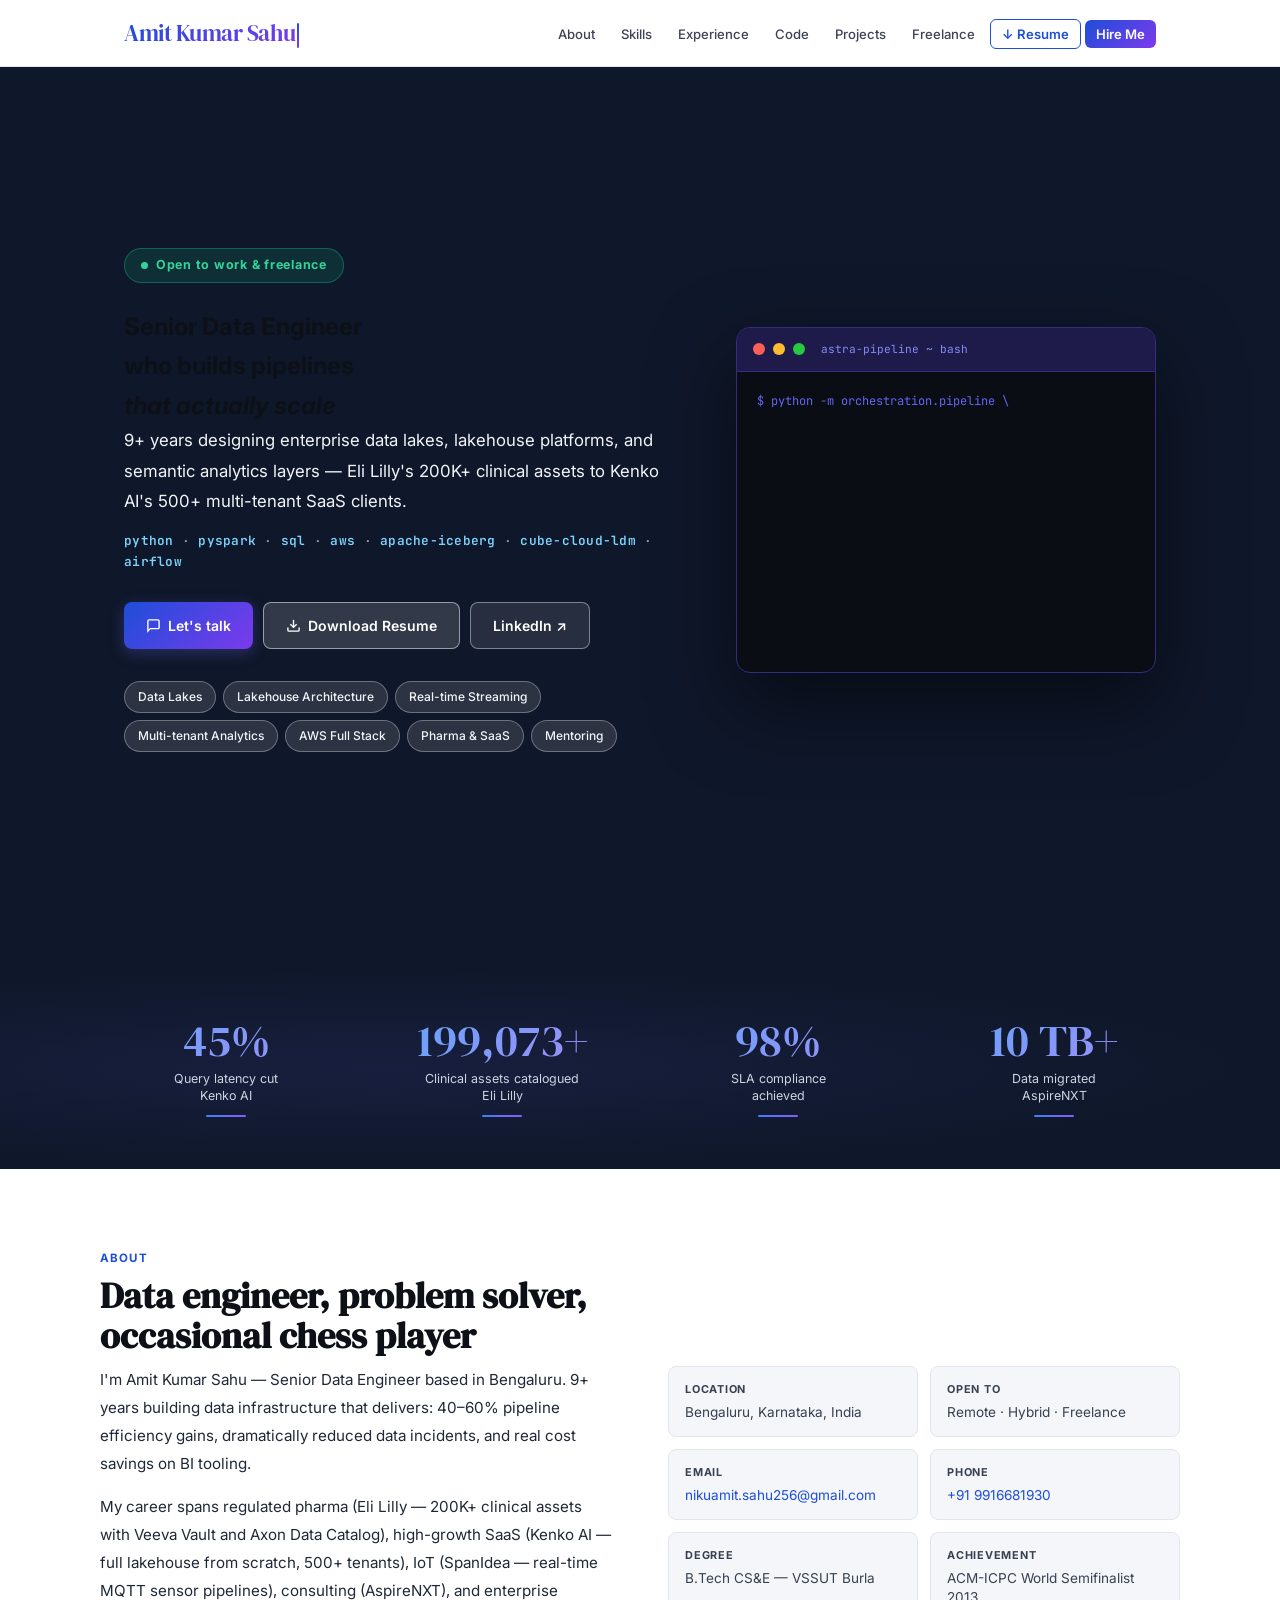
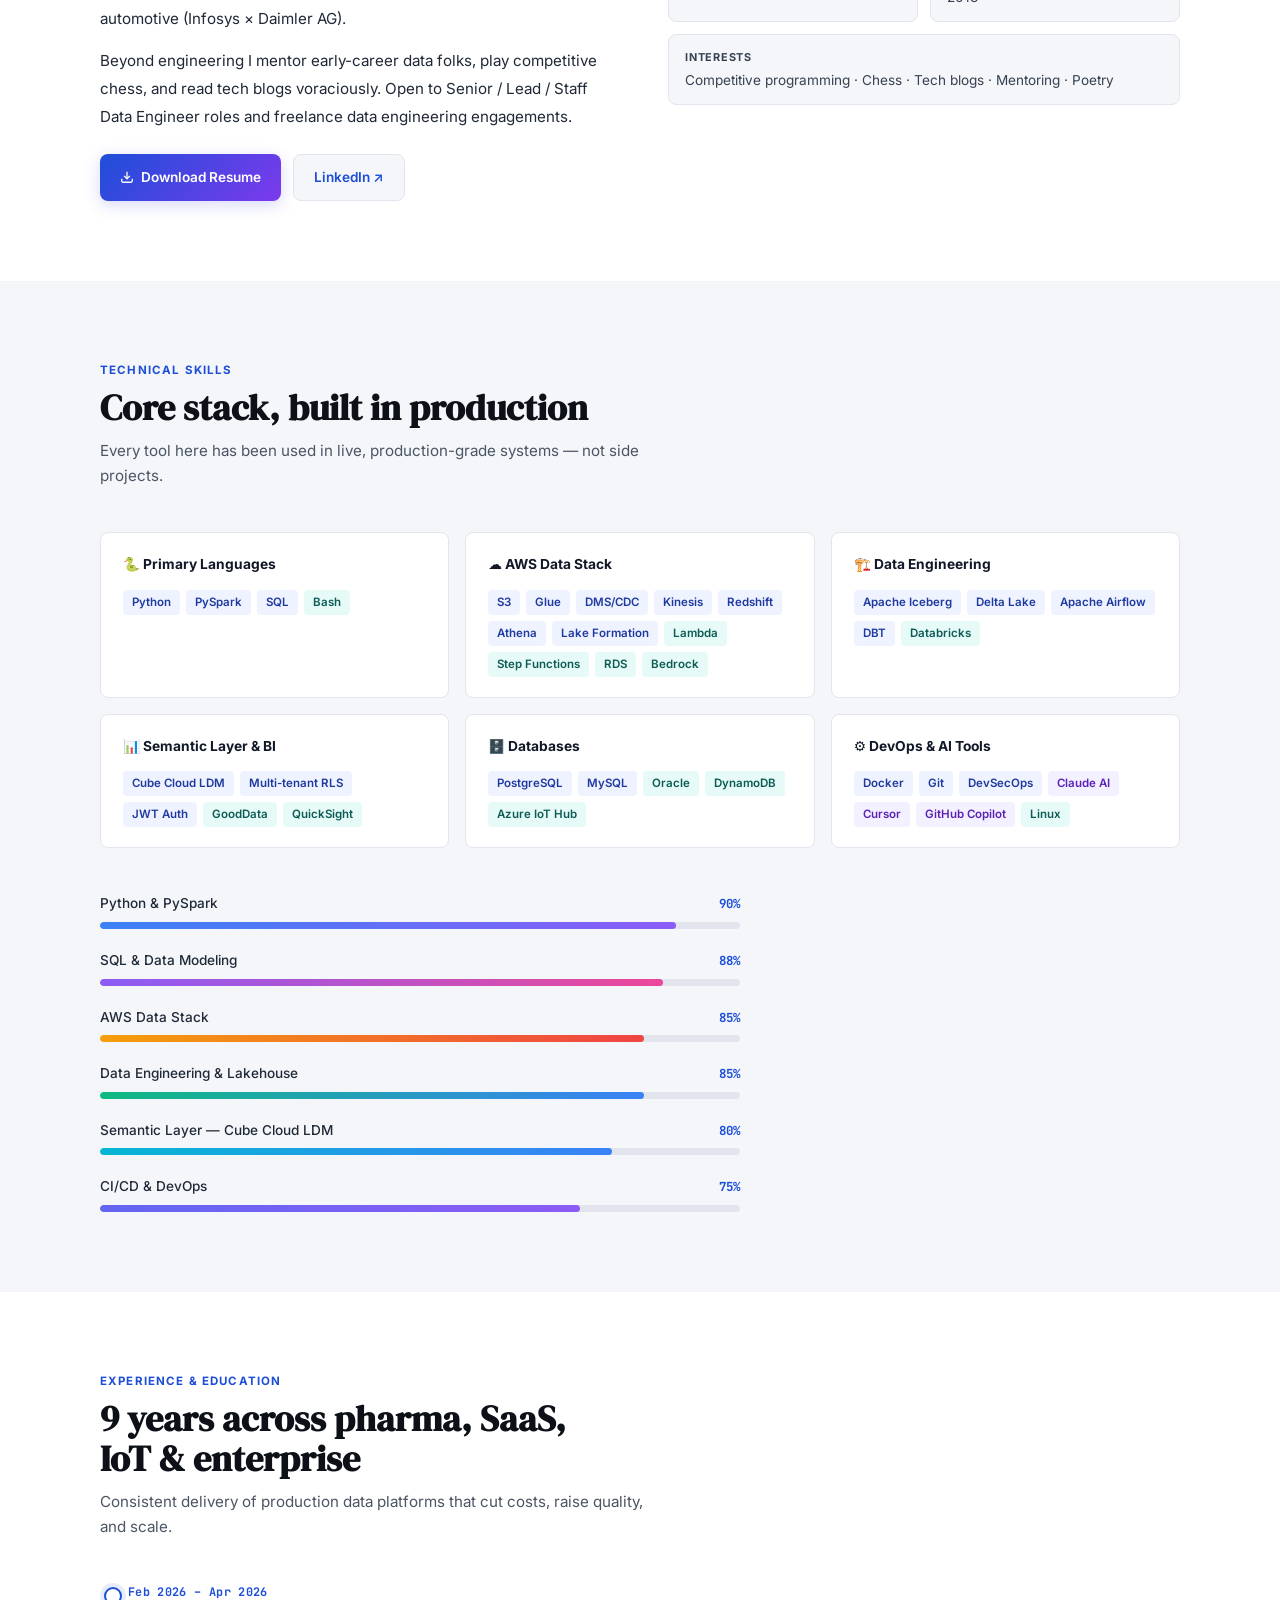
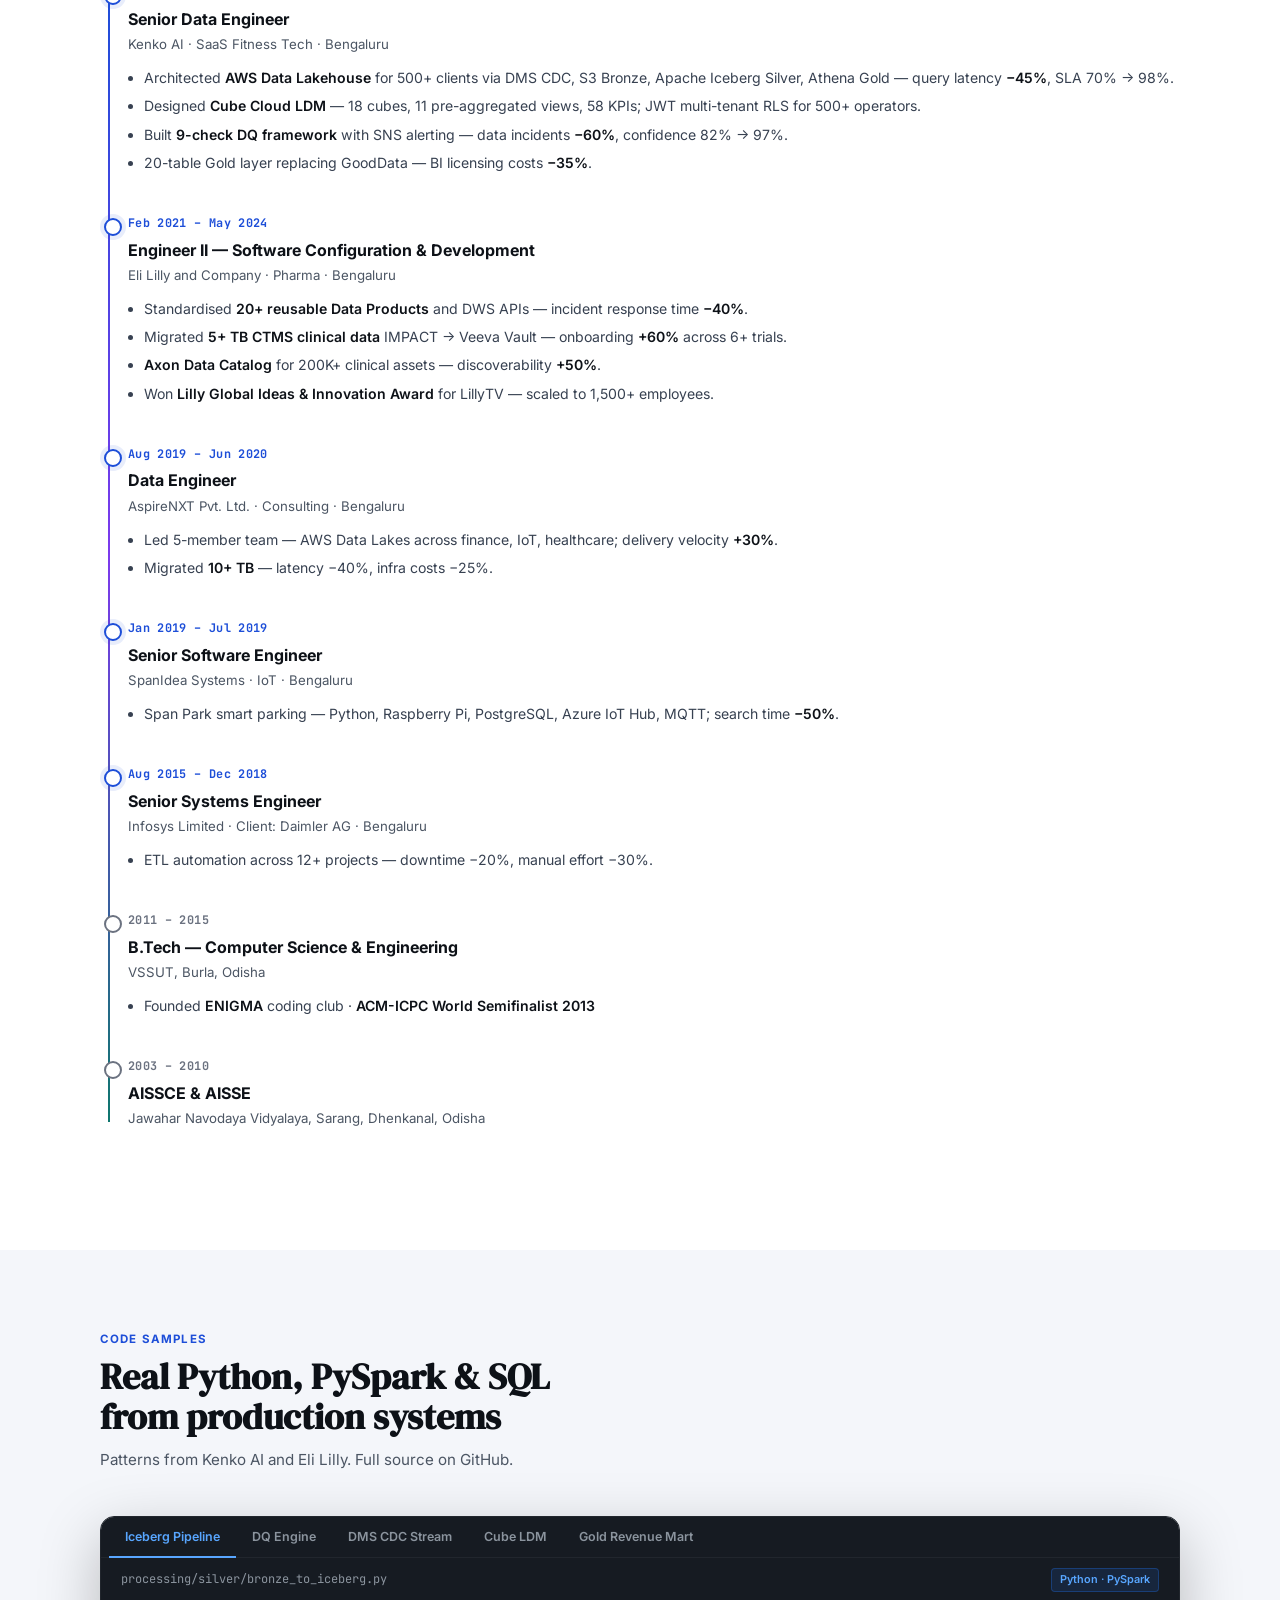
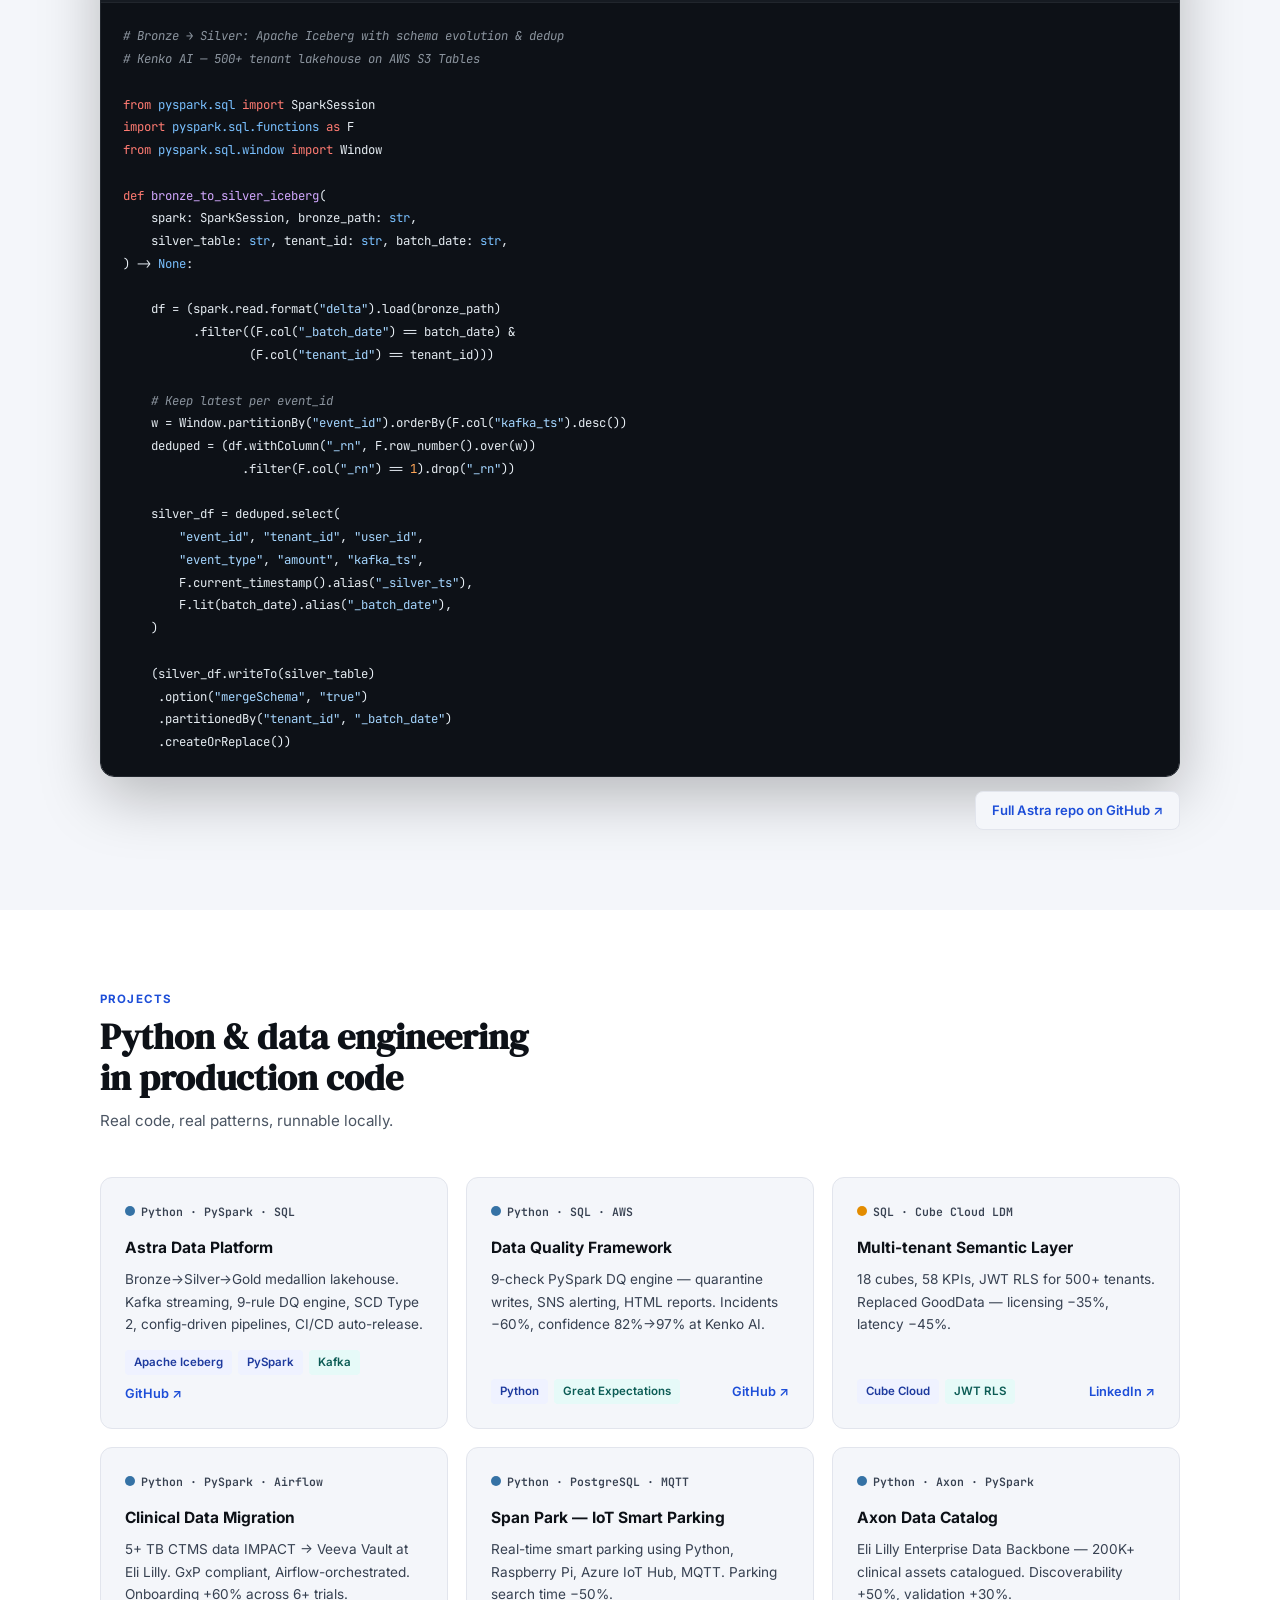
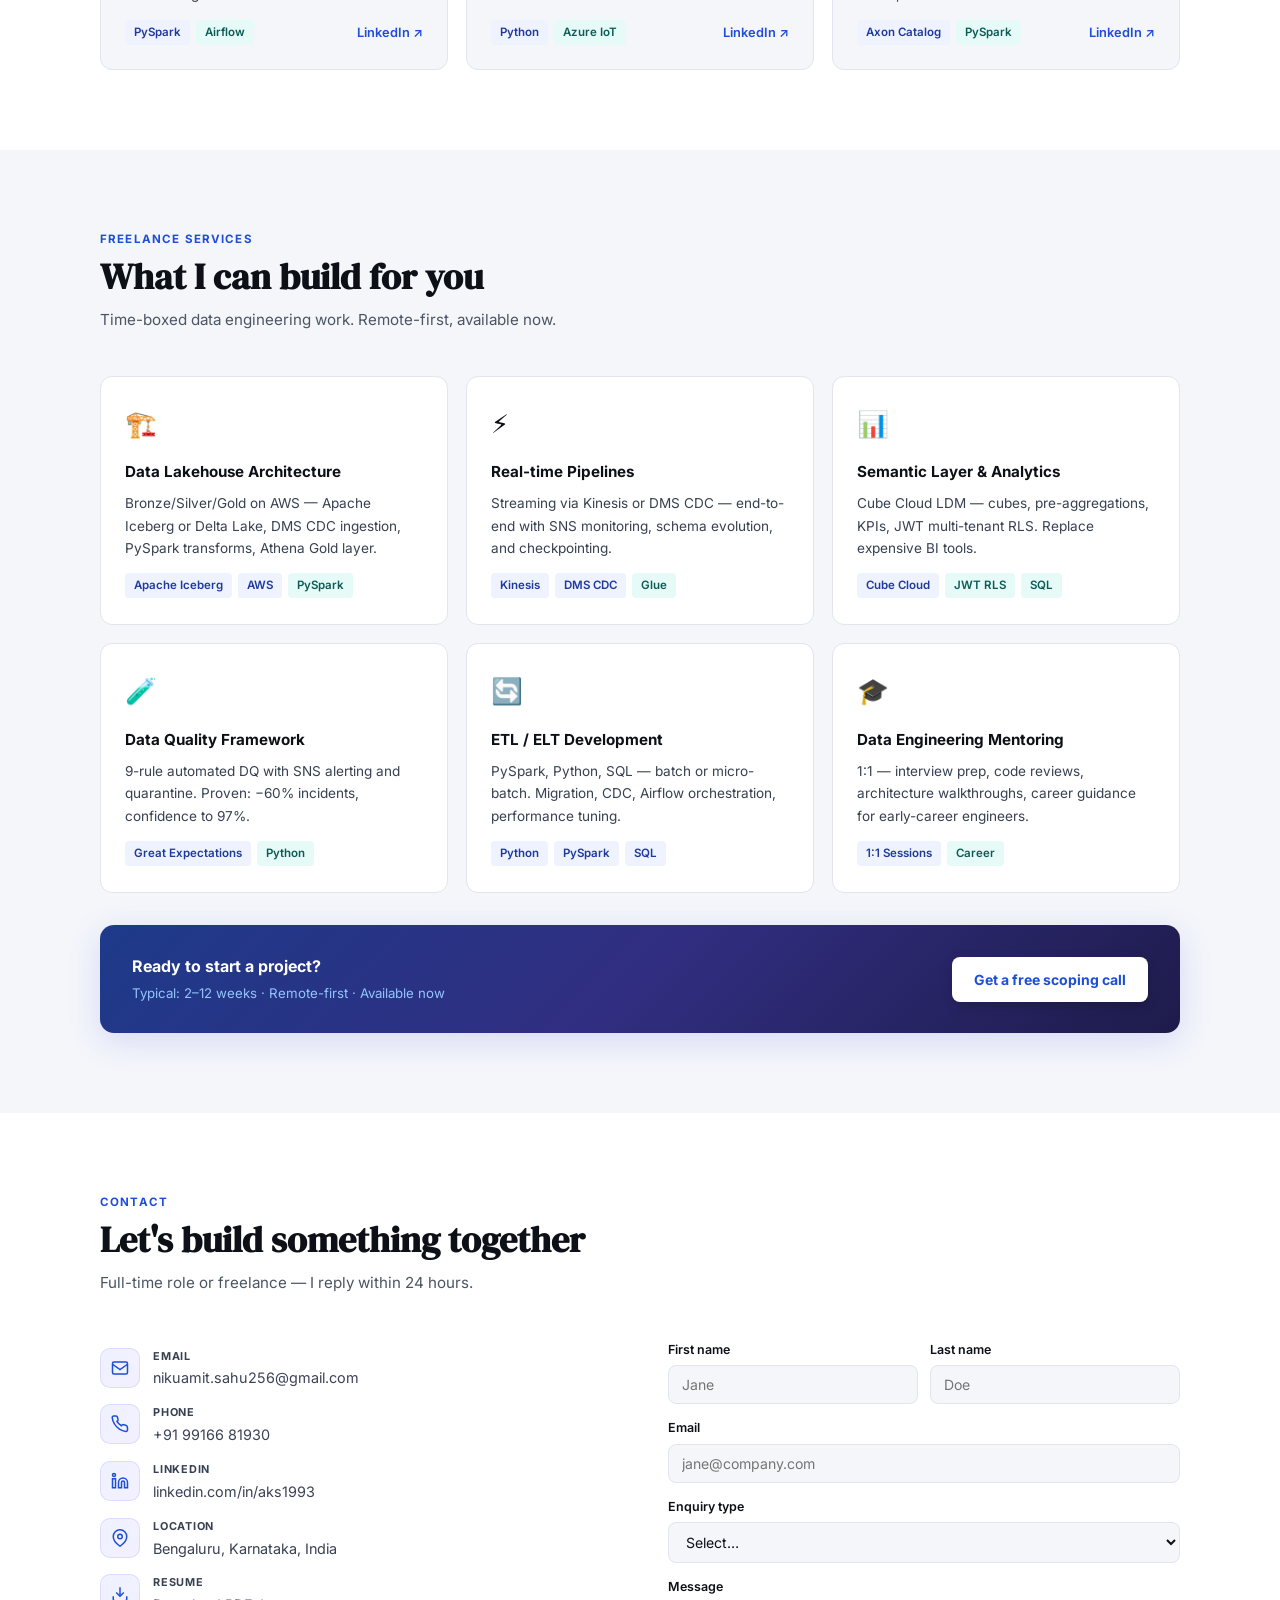
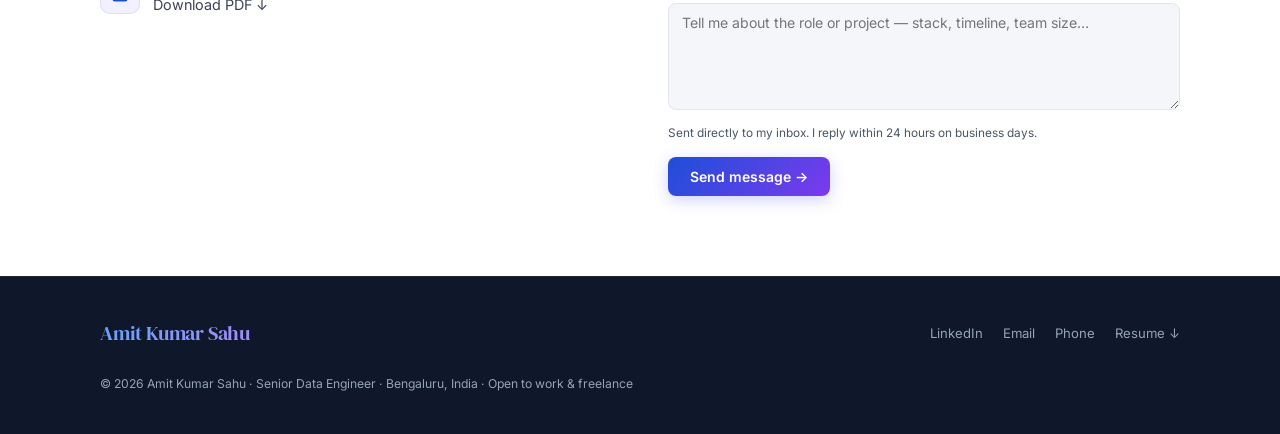
==== index.html @ a556c767 "fix: h1 pure white #ffffff sans-serif bold — removes invisible gradient text" ====
<!DOCTYPE html>
<html lang="en">
<head>
  <meta charset="UTF-8"/>
  <meta name="viewport" content="width=device-width, initial-scale=1.0"/>
  <!-- v3.0 -->
  <meta name="description" content="Amit Kumar Sahu — Senior Data Engineer. Python · PySpark · SQL · AWS · Apache Iceberg. Open to work & freelance."/>
  <title>Amit Kumar Sahu | Senior Data Engineer</title>
  <link rel="preconnect" href="https://fonts.googleapis.com"/>
  <link rel="preconnect" href="https://fonts.gstatic.com" crossorigin/>
  <link href="https://fonts.googleapis.com/css2?family=Inter:wght@400;500;600;700&family=DM+Serif+Display:ital@0;1&family=JetBrains+Mono:wght@400;500&display=swap" rel="stylesheet"/>
  <style>
    :root{
      --ink:#0d1117;--ink2:#3c4257;--ink3:#6b7280;
      --bg:#f4f6fa;--white:#fff;--border:#e2e5ed;
      --blue:#1d4ed8;--blue-lt:#eff2ff;--blue-dk:#1338b0;
      --purple:#7c3aed;--purple-lt:#f3f0ff;
      --teal:#0f766e;--teal-lt:#e6faf8;
      --rose:#e11d48;
      --sans:'Inter',system-ui,sans-serif;
      --serif:'DM Serif Display',Georgia,serif;
      --mono:'JetBrains Mono',monospace;
      --r:8px;--max:1080px;
    }
    *,*::before,*::after{box-sizing:border-box;margin:0;padding:0}
    html{scroll-behavior:smooth}
    body{font-family:var(--sans);background:var(--bg);color:var(--ink);line-height:1.65;font-size:16px;overflow-x:hidden}
    a{color:var(--blue);text-decoration:none}
    a:hover{text-decoration:underline}

    /* ── CANVAS ── */
    #bg-canvas{display:none}

    /* ── NAV ── */
    nav{position:sticky;top:0;z-index:200;background:rgba(255,255,255,.96);backdrop-filter:blur(14px);border-bottom:1px solid var(--border);transition:box-shadow .3s}
    nav.scrolled{box-shadow:0 2px 20px rgba(0,0,0,.08)}
    .nav-inner{max-width:var(--max);margin:0 auto;padding:0 24px;height:66px;display:flex;align-items:center;justify-content:space-between}
    .nav-logo{font-family:var(--serif);font-size:1.45rem;font-weight:400;background:linear-gradient(135deg,#1d4ed8 0%,#7c3aed 100%);-webkit-background-clip:text;-webkit-text-fill-color:transparent;background-clip:text;letter-spacing:-.02em;cursor:pointer;text-decoration:none!important;position:relative;z-index:1}
    .nav-logo::after{content:'';position:absolute;inset:0;z-index:-1}
    .nav-cursor{display:inline-block;width:2px;height:1.1em;background:linear-gradient(#1d4ed8,#7c3aed);margin-left:2px;animation:blink .8s infinite;vertical-align:middle;border-radius:1px}
    @keyframes blink{0%,100%{opacity:1}50%{opacity:0}}
    .nav-menu{display:flex;gap:4px;list-style:none;align-items:center}
    .nav-menu a{font-size:.82rem;font-weight:500;color:var(--ink2);padding:6px 11px;border-radius:6px;transition:background .15s,color .15s;white-space:nowrap}
    .nav-menu a:hover{background:var(--blue-lt);color:var(--blue);text-decoration:none}
    .nav-hire{background:linear-gradient(135deg,var(--blue),var(--purple))!important;color:#fff!important;border-radius:6px!important;font-weight:600!important}
    .nav-hire:hover{opacity:.9!important;transform:translateY(-1px)}
    .nav-dl{border:1.5px solid var(--blue)!important;color:var(--blue)!important;border-radius:6px!important;font-weight:600!important}
    .nav-dl:hover{background:var(--blue-lt)!important}

    /* ── BUTTONS ── */
    .btn{display:inline-flex;align-items:center;gap:7px;font-family:var(--sans);font-size:.875rem;font-weight:600;padding:11px 22px;border-radius:var(--r);border:none;cursor:pointer;transition:all .2s;text-decoration:none!important}
    .btn-grad{background:linear-gradient(135deg,var(--blue),var(--purple));color:#fff;box-shadow:0 4px 15px rgba(99,102,241,.3)}
    .btn-grad:hover{transform:translateY(-2px);box-shadow:0 8px 25px rgba(99,102,241,.4)}
    .btn-outline{background:rgba(255,255,255,.1);color:#fff;border:1.5px solid rgba(255,255,255,.4)}
    .btn-outline:hover{background:rgba(255,255,255,.2);transform:translateY(-1px)}
    .btn-dl{background:rgba(255,255,255,.15);color:#fff;border:1.5px solid rgba(255,255,255,.5)}
    .btn-dl:hover{background:rgba(255,255,255,.25);transform:translateY(-1px)}
    .btn-white{background:#fff;color:var(--blue);font-weight:700;box-shadow:0 4px 12px rgba(0,0,0,.15)}
    .btn-white:hover{transform:translateY(-1px);box-shadow:0 8px 20px rgba(0,0,0,.2)}

    /* ── HERO ── */
    #hero{position:relative;z-index:1;background:#1e1b4b;min-height:100vh;display:flex;align-items:center;padding-top:66px}
    .hero-inner{max-width:var(--max);margin:0 auto;padding:60px 24px 80px;display:grid;grid-template-columns:1fr 420px;gap:60px;align-items:center;width:100%}
    .hero-badge{display:inline-flex;align-items:center;gap:8px;background:rgba(52,211,153,.2);border:1px solid rgba(52,211,153,.5);color:#6ee7b7;font-size:.78rem;font-weight:700;letter-spacing:.06em;padding:6px 16px;border-radius:99px;margin-bottom:24px}
    .pulse{width:7px;height:7px;background:#34d399;border-radius:50%;animation:pulse-dot 2s infinite}
    @keyframes pulse-dot{0%,100%{opacity:1;transform:scale(1)}50%{opacity:.3;transform:scale(.7)}}
    .hero h1{font-family:var(--sans);font-size:clamp(2.2rem,4.5vw,3.5rem);font-weight:700;line-height:1.15;color:#ffffff;margin-bottom:20px;letter-spacing:-.02em}
    .hero h1 em{font-style:normal;font-weight:700;color:#818cf8}
    .hero-lead{font-size:1.05rem;color:#c7d2fe;max-width:52ch;line-height:1.8;margin-bottom:14px}
    .hero-stack{font-family:var(--mono);font-size:.8rem;color:#818cf8;margin-bottom:30px;letter-spacing:.02em}
    .hero-stack span{color:#a5b4fc;font-weight:600}
    .hero-ctas{display:flex;gap:10px;flex-wrap:wrap;margin-bottom:32px}
    .hero-pills{display:flex;flex-wrap:wrap;gap:7px}
    .hpill{font-size:.75rem;font-weight:500;background:rgba(165,180,252,.15);border:1px solid rgba(165,180,252,.3);color:#c7d2fe;padding:5px 13px;border-radius:99px;cursor:default}

    /* terminal */
    .terminal{background:#0a0d14;border:1px solid #312e81;border-radius:14px;overflow:hidden;box-shadow:0 32px 80px rgba(0,0,0,.5)}
    .term-bar{background:#1e1b4b;padding:12px 16px;display:flex;align-items:center;gap:8px;border-bottom:1px solid #312e81}
    .term-dot{width:12px;height:12px;border-radius:50%}
    .term-title{font-family:var(--mono);font-size:.7rem;color:#818cf8;margin-left:8px}
    .term-body{padding:18px 20px;font-family:var(--mono);font-size:.75rem;line-height:1.85;min-height:300px}
    .t-dim{color:#6366f1}.t-grn{color:#34d399}.t-blu{color:#818cf8}
    .t-yel{color:#fbbf24}.t-mag{color:#c084fc}.t-cyn{color:#67e8f9}
    .t-red{color:#f87171}.t-wht{color:#e0e7ff}
    .term-cursor{display:inline-block;width:8px;height:1em;background:#818cf8;margin-left:2px;animation:blink .8s infinite;vertical-align:text-bottom;border-radius:1px}

        /* ── SECTIONS ── */
    section{position:relative;z-index:1;padding:80px 24px}
    section.alt{background:var(--white)}
    .wrap{max-width:var(--max);margin:0 auto}
    .eyebrow{font-size:.72rem;font-weight:700;letter-spacing:.1em;text-transform:uppercase;color:var(--blue);margin-bottom:8px}
    .sec-title{font-family:var(--serif);font-size:clamp(1.7rem,2.8vw,2.4rem);color:var(--ink);margin-bottom:10px;line-height:1.12}
    .sec-sub{font-size:.95rem;color:#4b5563;max-width:56ch;margin-bottom:44px}

    /* ── METRICS ── */
    .metrics-band{background:#0f172a;padding:52px 24px;position:relative;z-index:1;overflow:hidden}
    .metrics-band::before{content:'';position:absolute;inset:0;background:radial-gradient(ellipse at 30% 50%,rgba(99,102,241,.1) 0%,transparent 70%)}
    .metrics-inner{max-width:var(--max);margin:0 auto;display:grid;grid-template-columns:repeat(4,1fr);gap:24px;text-align:center;position:relative}
    .m-num{font-family:var(--serif);font-size:2.8rem;background:linear-gradient(135deg,#60a5fa,#a78bfa);-webkit-background-clip:text;-webkit-text-fill-color:transparent;background-clip:text;line-height:1}
    .m-lbl{font-size:.78rem;color:#cbd5e1;margin-top:6px;line-height:1.4}
    .m-bar{width:40px;height:2px;background:linear-gradient(90deg,#3b82f6,#8b5cf6);margin:10px auto 0;border-radius:2px}

    /* ── ABOUT ── */
    .about-grid{display:grid;grid-template-columns:1fr 1fr;gap:56px;align-items:start}
    .about-body{font-size:.95rem;color:#1f2937;line-height:1.85;display:flex;flex-direction:column;gap:14px}
    .meta-grid{display:grid;grid-template-columns:1fr 1fr;gap:12px}
    .meta-card{background:var(--bg);border:1px solid var(--border);border-radius:var(--r);padding:14px 16px;transition:border-color .2s,transform .2s,box-shadow .2s}
    .meta-card:hover{border-color:var(--blue);transform:translateY(-2px);box-shadow:0 4px 12px rgba(29,78,216,.08)}
    .meta-label{font-size:.68rem;font-weight:700;letter-spacing:.07em;text-transform:uppercase;color:#374151;margin-bottom:4px}
    .meta-val{font-size:.85rem;color:#374151;line-height:1.4}
    .meta-val a{color:var(--blue)}

    /* ── SKILLS ── */
    .skills-cols{display:grid;grid-template-columns:repeat(auto-fill,minmax(290px,1fr));gap:16px}
    .sk-card{background:var(--white);border:1px solid var(--border);border-radius:var(--r);padding:20px 22px;transition:all .25s}
    .sk-card:hover{box-shadow:0 8px 28px rgba(0,0,0,.08);border-color:#a5b4fc;transform:translateY(-3px)}
    section.alt .sk-card{background:var(--bg)}
    .sk-head{font-size:.86rem;font-weight:700;color:#111827;margin-bottom:14px;display:flex;align-items:center;gap:8px}
    .tags{display:flex;flex-wrap:wrap;gap:6px}
    .t-blue{font-size:.72rem;font-weight:600;background:var(--blue-lt);color:#1e3a9e;padding:3px 9px;border-radius:4px}
    .t-teal{font-size:.72rem;font-weight:600;background:var(--teal-lt);color:#0c5c55;padding:3px 9px;border-radius:4px}
    .t-purple{font-size:.72rem;font-weight:600;background:var(--purple-lt);color:#5b21b6;padding:3px 9px;border-radius:4px}
    .bars{margin-top:44px;display:flex;flex-direction:column;gap:20px;max-width:640px}
    .bar-top{display:flex;justify-content:space-between;align-items:baseline;margin-bottom:7px}
    .bar-label{font-size:.85rem;font-weight:500;color:#1f2937}
    .bar-pct{font-size:.78rem;font-weight:700;color:var(--blue);font-family:var(--mono)}
    .bar-track{height:7px;background:var(--border);border-radius:99px;overflow:hidden}
    .bar-fill{height:100%;border-radius:99px;width:0;transition:width 1.5s cubic-bezier(.4,0,.2,1)}
    .bar-fill.py{background:linear-gradient(90deg,#3b82f6,#8b5cf6)}
    .bar-fill.sql{background:linear-gradient(90deg,#8b5cf6,#ec4899)}
    .bar-fill.aws{background:linear-gradient(90deg,#f59e0b,#ef4444)}
    .bar-fill.de{background:linear-gradient(90deg,#10b981,#3b82f6)}
    .bar-fill.cube{background:linear-gradient(90deg,#06b6d4,#3b82f6)}
    .bar-fill.cicd{background:linear-gradient(90deg,#6366f1,#8b5cf6)}

    /* ── EXPERIENCE ── */
    .timeline{position:relative;padding-left:28px}
    .timeline::before{content:'';position:absolute;left:8px;top:8px;bottom:8px;width:2px;background:linear-gradient(to bottom,var(--blue),var(--purple),var(--teal))}
    .tl{position:relative;margin-bottom:40px}
    .tl-dot{position:absolute;left:-24px;top:4px;width:18px;height:18px;border-radius:50%;background:var(--white);border:2.5px solid var(--blue);box-shadow:0 0 0 4px rgba(29,78,216,.1);transition:transform .2s}
    .tl:hover .tl-dot{transform:scale(1.2)}
    .tl-dot.gray{border-color:var(--ink3);box-shadow:none}
    .tl-period{font-size:.74rem;font-weight:700;color:var(--blue);font-family:var(--mono);letter-spacing:.03em;margin-bottom:3px}
    .tl-dot.gray~.tl-body .tl-period{color:var(--ink3)}
    .tl-role{font-weight:700;font-size:1rem;color:var(--ink)}
    .tl-org{font-size:.83rem;color:#4b5563;margin-bottom:10px;margin-top:2px}
    .tl-ul{padding-left:16px;display:flex;flex-direction:column;gap:5px}
    .tl-ul li{font-size:.88rem;color:#374151;line-height:1.65}
    .tl-ul li b{color:var(--ink);font-weight:600}

    /* ── CODE ── */
    .code-wrap{border:1px solid #21262d;border-radius:14px;overflow:hidden;box-shadow:0 20px 60px rgba(0,0,0,.25)}
    .code-tabs-wrap{background:#161b22;padding:0 8px;border-bottom:1px solid #21262d}
    .code-tabs{display:flex;flex-wrap:wrap}
    .code-tab{font-size:.78rem;font-weight:600;padding:12px 16px;cursor:pointer;color:#8b949e;border:none;border-bottom:2px solid transparent;background:none;font-family:var(--sans);transition:all .15s;margin-bottom:-1px}
    .code-tab.active{color:#58a6ff;border-bottom-color:#58a6ff}
    .code-tab:hover{color:#e6edf3}
    .code-panels{background:#0d1117}
    .code-panel{display:none}
    .code-panel.active{display:block}
    .code-header{display:flex;align-items:center;justify-content:space-between;padding:10px 20px;background:#161b22;border-bottom:1px solid #21262d}
    .code-filename{font-size:.75rem;color:#8b949e;font-family:var(--mono)}
    .code-badge{font-size:.68rem;font-weight:600;background:#1f6feb22;color:#58a6ff;border:1px solid #1f6feb55;padding:2px 8px;border-radius:4px}
    pre.cb{margin:0;padding:22px;overflow-x:auto;font-size:.77rem;line-height:1.85;font-family:var(--mono);color:#e6edf3}
    .kw{color:#ff7b72}.fn{color:#d2a8ff}.st{color:#a5d6ff}.cm{color:#8b949e;font-style:italic}.nm{color:#79c0ff}.dc{color:#ffa657}

    /* ── PROJECTS ── */
    .proj-grid{display:grid;grid-template-columns:repeat(auto-fill,minmax(300px,1fr));gap:18px}
    .proj-card{background:var(--white);border:1px solid var(--border);border-radius:12px;padding:24px;transition:all .25s;display:flex;flex-direction:column}
    .proj-card:hover{box-shadow:0 12px 40px rgba(0,0,0,.1);border-color:#a5b4fc;transform:translateY(-4px)}
    section.alt .proj-card{background:var(--bg)}
    .proj-lang{display:flex;align-items:center;gap:6px;font-size:.72rem;font-weight:600;color:#374151;margin-bottom:14px;font-family:var(--mono)}
    .proj-dot{width:10px;height:10px;border-radius:50%;flex-shrink:0}
    .proj-name{font-weight:700;font-size:.97rem;color:var(--ink);margin-bottom:8px}
    .proj-desc{font-size:.85rem;color:#374151;line-height:1.65;margin-bottom:14px;flex:1}
    .proj-footer{display:flex;align-items:center;justify-content:space-between;margin-top:auto;flex-wrap:wrap;gap:8px}
    .proj-link{font-size:.8rem;font-weight:600;color:var(--blue)}
    .proj-link:hover{text-decoration:underline}

    /* ── SERVICES ── */
    .svc-grid{display:grid;grid-template-columns:repeat(auto-fill,minmax(300px,1fr));gap:18px}
    .svc-card{background:var(--white);border:1px solid var(--border);border-radius:12px;padding:26px 24px;transition:all .25s}
    .svc-card:hover{box-shadow:0 12px 40px rgba(0,0,0,.1);border-color:#a5b4fc;transform:translateY(-4px)}
    section.alt .svc-card{background:var(--bg)}
    section.alt .svc-card:hover{background:var(--white)}
    .svc-icon{font-size:1.6rem;margin-bottom:14px}
    .svc-name{font-weight:700;font-size:.95rem;color:var(--ink);margin-bottom:8px}
    .svc-desc{font-size:.85rem;color:#374151;line-height:1.65;margin-bottom:14px}
    .cta-strip{margin-top:32px;background:linear-gradient(135deg,#1e3a8a,#312e81,#1e1b4b);border-radius:14px;padding:28px 32px;display:flex;align-items:center;justify-content:space-between;flex-wrap:wrap;gap:16px;box-shadow:0 8px 32px rgba(99,102,241,.2)}
    .cta-strip-text{font-weight:700;font-size:1rem;color:#fff}
    .cta-strip-sub{font-size:.83rem;color:#93c5fd;margin-top:4px}

    /* ── CONTACT ── */
    .contact-grid{display:grid;grid-template-columns:1fr 1fr;gap:56px;align-items:start}
    .ci-list{display:flex;flex-direction:column;gap:14px;margin-top:8px}
    .ci{display:flex;align-items:flex-start;gap:13px}
    .ci-ico{width:40px;height:40px;background:linear-gradient(135deg,var(--blue-lt),var(--purple-lt));border-radius:10px;display:flex;align-items:center;justify-content:center;flex-shrink:0;border:1px solid rgba(99,102,241,.15)}
    .ci-ico svg{stroke:var(--blue)}
    .ci-label{font-size:.68rem;font-weight:700;letter-spacing:.07em;text-transform:uppercase;color:#374151}
    .ci-val{font-size:.9rem;color:#374151;margin-top:1px}
    .ci-val a{color:var(--ink2)}
    .ci-val a:hover{color:var(--blue)}
    .cform{display:flex;flex-direction:column;gap:14px}
    .f2{display:grid;grid-template-columns:1fr 1fr;gap:12px}
    .fg{display:flex;flex-direction:column;gap:5px}
    .fg label{font-size:.78rem;font-weight:600;color:var(--ink)}
    .fg input,.fg textarea,.fg select{font-family:var(--sans);font-size:.88rem;padding:10px 13px;border:1.5px solid var(--border);border-radius:var(--r);background:var(--bg);color:var(--ink);outline:none;resize:vertical;transition:border-color .2s,box-shadow .2s}
    .fg input:focus,.fg textarea:focus,.fg select:focus{border-color:var(--blue);background:var(--white);box-shadow:0 0 0 3px rgba(29,78,216,.08)}
    .fnote{font-size:.74rem;color:#4b5563}

    /* ── FOOTER ── */
    footer{background:#0f172a;padding:40px 24px;position:relative;z-index:1;border-top:1px solid #21262d}
    .foot-inner{max-width:var(--max);margin:0 auto;display:flex;align-items:center;justify-content:space-between;flex-wrap:wrap;gap:16px}
    .foot-brand{font-family:var(--serif);font-size:1.25rem;font-weight:400;background:linear-gradient(135deg,#60a5fa,#a78bfa);-webkit-background-clip:text;-webkit-text-fill-color:transparent;background-clip:text;letter-spacing:-.01em}
    .foot-links{display:flex;gap:20px}
    .foot-links a{font-size:.82rem;color:#94a3b8;transition:color .2s}
    .foot-links a:hover{color:#fff;text-decoration:none}
    .foot-copy{width:100%;font-size:.76rem;color:#94a3b8;margin-top:8px}

    /* ── SCROLL REVEAL ── */
    .reveal{opacity:0;transform:translateY(28px);transition:opacity .7s ease,transform .7s ease}
    .reveal.visible{opacity:1;transform:none}

    /* ── RESPONSIVE ── */
    @media(max-width:800px){
      .hero-inner{grid-template-columns:1fr;padding:52px 20px 52px;gap:36px}
      .terminal{display:none}
      .about-grid,.contact-grid{grid-template-columns:1fr;gap:32px}
      .meta-grid{grid-template-columns:1fr 1fr}
      .metrics-inner{grid-template-columns:1fr 1fr;gap:20px}
      .nav-menu li:not(:last-child):not(:nth-last-child(2)){display:none}
      .f2{grid-template-columns:1fr}
    }
    @media(prefers-reduced-motion:reduce){
      html{scroll-behavior:auto}
      .reveal{opacity:1;transform:none}
      .bar-fill{transition:none}
      .pulse,.term-cursor,.nav-cursor{animation:none}
    }
  </style>

  <style id="hero-fix">
    /* FORCE OVERRIDE v3 */
    #hero { background: #0f172a !important; }
    .hero h1 { color: #ffffff !important; }
    .hero h1 em { color: #c084fc !important; font-style: italic !important; background: none !important; -webkit-text-fill-color: #c084fc !important; }
    .hero-lead { color: #f1f5f9 !important; }
    .hero-stack { color: #94a3b8 !important; }
    .hero-stack span { color: #7dd3fc !important; font-weight: 600 !important; }
    .hero-badge { color: #34d399 !important; background: rgba(16,185,129,.15) !important; border: 1px solid rgba(16,185,129,.4) !important; }
    .hpill { color: #f1f5f9 !important; background: rgba(255,255,255,.12) !important; border: 1px solid rgba(255,255,255,.3) !important; }
    .m-lbl { color: #cbd5e1 !important; }
    .m-num { -webkit-text-fill-color: transparent !important; }
    .foot-copy { color: #94a3b8 !important; }
    .foot-links a { color: #94a3b8 !important; }
    #bg-canvas { display: none !important; }
  </style>
</head>
<body>

<canvas id="bg-canvas"></canvas>

<!-- NAV -->
<nav id="nav">
  <div class="nav-inner">
    <a href="#" class="nav-logo">Amit Kumar Sahu<span class="nav-cursor"></span></a>
    <ul class="nav-menu">
      <li><a href="#about">About</a></li>
      <li><a href="#skills">Skills</a></li>
      <li><a href="#experience">Experience</a></li>
      <li><a href="#code">Code</a></li>
      <li><a href="#projects">Projects</a></li>
      <li><a href="#services">Freelance</a></li>
      <li><a href="Amit_Kumar_Sahu_Resume.pdf" download class="nav-dl">↓ Resume</a></li>
      <li><a href="#contact" class="nav-hire">Hire Me</a></li>
    </ul>
  </div>
</nav>

<!-- HERO -->
<section id="hero">
  <div class="hero-inner">
    <div>
      <div class="hero-badge"><span class="pulse"></span>Open to work &amp; freelance</div>
      <h1>Senior Data Engineer<br>who builds pipelines<br><em>that actually scale</em></h1>
      <p class="hero-lead">9+ years designing enterprise data lakes, lakehouse platforms, and semantic analytics layers — Eli Lilly's 200K+ clinical assets to Kenko AI's 500+ multi-tenant SaaS clients.</p>
      <p class="hero-stack"><span>python</span> · <span>pyspark</span> · <span>sql</span> · <span>aws</span> · <span>apache-iceberg</span> · <span>cube-cloud-ldm</span> · <span>airflow</span></p>
      <div class="hero-ctas">
        <a href="#contact" class="btn btn-grad">
          <svg width="15" height="15" fill="none" stroke="currentColor" stroke-width="2.2" viewBox="0 0 24 24"><path d="M21 15a2 2 0 0 1-2 2H7l-4 4V5a2 2 0 0 1 2-2h14a2 2 0 0 1 2 2z"/></svg>
          Let's talk
        </a>
        <a href="Amit_Kumar_Sahu_Resume.pdf" download class="btn btn-dl">
          <svg width="15" height="15" fill="none" stroke="currentColor" stroke-width="2.2" viewBox="0 0 24 24"><path d="M21 15v4a2 2 0 0 1-2 2H5a2 2 0 0 1-2-2v-4"/><polyline points="7 10 12 15 17 10"/><line x1="12" y1="15" x2="12" y2="3"/></svg>
          Download Resume
        </a>
        <a href="https://www.linkedin.com/in/aks1993" target="_blank" rel="noopener" class="btn btn-outline">LinkedIn ↗</a>
      </div>
      <div class="hero-pills">
        <span class="hpill">Data Lakes</span><span class="hpill">Lakehouse Architecture</span>
        <span class="hpill">Real-time Streaming</span><span class="hpill">Multi-tenant Analytics</span>
        <span class="hpill">AWS Full Stack</span><span class="hpill">Pharma &amp; SaaS</span>
        <span class="hpill">Mentoring</span>
      </div>
    </div>
    <div class="terminal">
      <div class="term-bar">
        <div class="term-dot" style="background:#ff5f57"></div>
        <div class="term-dot" style="background:#febc2e"></div>
        <div class="term-dot" style="background:#28c840"></div>
        <span class="term-title">astra-pipeline ~ bash</span>
      </div>
      <div class="term-body" id="terminal-output"></div>
    </div>
  </div>
</section>

<!-- METRICS -->
<div class="metrics-band">
  <div class="metrics-inner">
    <div class="reveal"><div class="m-num" id="cnt-latency">0%</div><div class="m-lbl">Query latency cut<br>Kenko AI</div><div class="m-bar"></div></div>
    <div class="reveal"><div class="m-num" id="cnt-assets">0</div><div class="m-lbl">Clinical assets catalogued<br>Eli Lilly</div><div class="m-bar"></div></div>
    <div class="reveal"><div class="m-num" id="cnt-sla">0%</div><div class="m-lbl">SLA compliance<br>achieved</div><div class="m-bar"></div></div>
    <div class="reveal"><div class="m-num" id="cnt-tb">0 TB</div><div class="m-lbl">Data migrated<br>AspireNXT</div><div class="m-bar"></div></div>
  </div>
</div>

<!-- ABOUT -->
<section id="about" class="alt">
  <div class="wrap">
    <p class="eyebrow">About</p>
    <h2 class="sec-title reveal">Data engineer, problem solver,<br>occasional chess player</h2>
    <div class="about-grid">
      <div class="about-body reveal">
        <p>I'm Amit Kumar Sahu — Senior Data Engineer based in Bengaluru. 9+ years building data infrastructure that delivers: 40–60% pipeline efficiency gains, dramatically reduced data incidents, and real cost savings on BI tooling.</p>
        <p>My career spans regulated pharma (Eli Lilly — 200K+ clinical assets with Veeva Vault and Axon Data Catalog), high-growth SaaS (Kenko AI — full lakehouse from scratch, 500+ tenants), IoT (SpanIdea — real-time MQTT sensor pipelines), consulting (AspireNXT), and enterprise automotive (Infosys × Daimler AG).</p>
        <p>Beyond engineering I mentor early-career data folks, play competitive chess, and read tech blogs voraciously. Open to Senior / Lead / Staff Data Engineer roles and freelance data engineering engagements.</p>
        <div style="display:flex;gap:12px;flex-wrap:wrap;margin-top:8px">
          <a href="Amit_Kumar_Sahu_Resume.pdf" download class="btn" style="background:linear-gradient(135deg,var(--blue),var(--purple));color:#fff;padding:10px 20px;font-size:.85rem;box-shadow:0 4px 15px rgba(99,102,241,.25)">
            <svg width="14" height="14" fill="none" stroke="currentColor" stroke-width="2.2" viewBox="0 0 24 24"><path d="M21 15v4a2 2 0 0 1-2 2H5a2 2 0 0 1-2-2v-4"/><polyline points="7 10 12 15 17 10"/><line x1="12" y1="15" x2="12" y2="3"/></svg>
            Download Resume
          </a>
          <a href="https://www.linkedin.com/in/aks1993" target="_blank" rel="noopener" class="btn" style="background:var(--bg);color:var(--blue);border:1.5px solid var(--border);padding:10px 20px;font-size:.85rem">LinkedIn ↗</a>
        </div>
      </div>
      <div class="meta-grid reveal">
        <div class="meta-card"><div class="meta-label">Location</div><div class="meta-val">Bengaluru, Karnataka, India</div></div>
        <div class="meta-card"><div class="meta-label">Open to</div><div class="meta-val">Remote · Hybrid · Freelance</div></div>
        <div class="meta-card"><div class="meta-label">Email</div><div class="meta-val"><a href="mailto:nikuamit.sahu256@gmail.com">nikuamit.sahu256@gmail.com</a></div></div>
        <div class="meta-card"><div class="meta-label">Phone</div><div class="meta-val"><a href="tel:+919916681930">+91 9916681930</a></div></div>
        <div class="meta-card"><div class="meta-label">Degree</div><div class="meta-val">B.Tech CS&amp;E — VSSUT Burla</div></div>
        <div class="meta-card"><div class="meta-label">Achievement</div><div class="meta-val">ACM-ICPC World Semifinalist 2013</div></div>
        <div class="meta-card" style="grid-column:span 2"><div class="meta-label">Interests</div><div class="meta-val">Competitive programming · Chess · Tech blogs · Mentoring · Poetry</div></div>
      </div>
    </div>
  </div>
</section>

<!-- SKILLS -->
<section id="skills">
  <div class="wrap">
    <p class="eyebrow">Technical Skills</p>
    <h2 class="sec-title reveal">Core stack, built in production</h2>
    <p class="sec-sub reveal">Every tool here has been used in live, production-grade systems — not side projects.</p>
    <div class="skills-cols">
      <div class="sk-card reveal"><div class="sk-head">🐍 Primary Languages</div><div class="tags"><span class="t-blue">Python</span><span class="t-blue">PySpark</span><span class="t-blue">SQL</span><span class="t-teal">Bash</span></div></div>
      <div class="sk-card reveal"><div class="sk-head">☁️ AWS Data Stack</div><div class="tags"><span class="t-blue">S3</span><span class="t-blue">Glue</span><span class="t-blue">DMS/CDC</span><span class="t-blue">Kinesis</span><span class="t-blue">Redshift</span><span class="t-blue">Athena</span><span class="t-blue">Lake Formation</span><span class="t-teal">Lambda</span><span class="t-teal">Step Functions</span><span class="t-teal">RDS</span><span class="t-teal">Bedrock</span></div></div>
      <div class="sk-card reveal"><div class="sk-head">🏗️ Data Engineering</div><div class="tags"><span class="t-blue">Apache Iceberg</span><span class="t-blue">Delta Lake</span><span class="t-blue">Apache Airflow</span><span class="t-blue">DBT</span><span class="t-teal">Databricks</span></div></div>
      <div class="sk-card reveal"><div class="sk-head">📊 Semantic Layer &amp; BI</div><div class="tags"><span class="t-blue">Cube Cloud LDM</span><span class="t-blue">Multi-tenant RLS</span><span class="t-blue">JWT Auth</span><span class="t-teal">GoodData</span><span class="t-teal">QuickSight</span></div></div>
      <div class="sk-card reveal"><div class="sk-head">🗄️ Databases</div><div class="tags"><span class="t-blue">PostgreSQL</span><span class="t-blue">MySQL</span><span class="t-teal">Oracle</span><span class="t-teal">DynamoDB</span><span class="t-teal">Azure IoT Hub</span></div></div>
      <div class="sk-card reveal"><div class="sk-head">⚙️ DevOps &amp; AI Tools</div><div class="tags"><span class="t-blue">Docker</span><span class="t-blue">Git</span><span class="t-blue">DevSecOps</span><span class="t-purple">Claude AI</span><span class="t-purple">Cursor</span><span class="t-purple">GitHub Copilot</span><span class="t-teal">Linux</span></div></div>
    </div>
    <div class="bars reveal">
      <div class="bar-row"><div class="bar-top"><span class="bar-label">Python &amp; PySpark</span><span class="bar-pct">90%</span></div><div class="bar-track"><div class="bar-fill py" data-w="90"></div></div></div>
      <div class="bar-row"><div class="bar-top"><span class="bar-label">SQL &amp; Data Modeling</span><span class="bar-pct">88%</span></div><div class="bar-track"><div class="bar-fill sql" data-w="88"></div></div></div>
      <div class="bar-row"><div class="bar-top"><span class="bar-label">AWS Data Stack</span><span class="bar-pct">85%</span></div><div class="bar-track"><div class="bar-fill aws" data-w="85"></div></div></div>
      <div class="bar-row"><div class="bar-top"><span class="bar-label">Data Engineering &amp; Lakehouse</span><span class="bar-pct">85%</span></div><div class="bar-track"><div class="bar-fill de" data-w="85"></div></div></div>
      <div class="bar-row"><div class="bar-top"><span class="bar-label">Semantic Layer — Cube Cloud LDM</span><span class="bar-pct">80%</span></div><div class="bar-track"><div class="bar-fill cube" data-w="80"></div></div></div>
      <div class="bar-row"><div class="bar-top"><span class="bar-label">CI/CD &amp; DevOps</span><span class="bar-pct">75%</span></div><div class="bar-track"><div class="bar-fill cicd" data-w="75"></div></div></div>
    </div>
  </div>
</section>

<!-- EXPERIENCE -->
<section id="experience" class="alt">
  <div class="wrap">
    <p class="eyebrow">Experience &amp; Education</p>
    <h2 class="sec-title reveal">9 years across pharma, SaaS,<br>IoT &amp; enterprise</h2>
    <p class="sec-sub reveal">Consistent delivery of production data platforms that cut costs, raise quality, and scale.</p>
    <div class="timeline">
      <div class="tl reveal"><div class="tl-dot"></div><div class="tl-body">
        <p class="tl-period">Feb 2026 – Apr 2026</p><p class="tl-role">Senior Data Engineer</p>
        <p class="tl-org">Kenko AI · SaaS Fitness Tech · Bengaluru</p>
        <ul class="tl-ul">
          <li>Architected <b>AWS Data Lakehouse</b> for 500+ clients via DMS CDC, S3 Bronze, Apache Iceberg Silver, Athena Gold — query latency <b>−45%</b>, SLA 70% → 98%.</li>
          <li>Designed <b>Cube Cloud LDM</b> — 18 cubes, 11 pre-aggregated views, 58 KPIs; JWT multi-tenant RLS for 500+ operators.</li>
          <li>Built <b>9-check DQ framework</b> with SNS alerting — data incidents <b>−60%</b>, confidence 82% → 97%.</li>
          <li>20-table Gold layer replacing GoodData — BI licensing costs <b>−35%</b>.</li>
        </ul>
      </div></div>
      <div class="tl reveal"><div class="tl-dot"></div><div class="tl-body">
        <p class="tl-period">Feb 2021 – May 2024</p><p class="tl-role">Engineer II — Software Configuration &amp; Development</p>
        <p class="tl-org">Eli Lilly and Company · Pharma · Bengaluru</p>
        <ul class="tl-ul">
          <li>Standardised <b>20+ reusable Data Products</b> and DWS APIs — incident response time <b>−40%</b>.</li>
          <li>Migrated <b>5+ TB CTMS clinical data</b> IMPACT → Veeva Vault — onboarding <b>+60%</b> across 6+ trials.</li>
          <li><b>Axon Data Catalog</b> for 200K+ clinical assets — discoverability <b>+50%</b>.</li>
          <li>Won <b>Lilly Global Ideas &amp; Innovation Award</b> for LillyTV — scaled to 1,500+ employees.</li>
        </ul>
      </div></div>
      <div class="tl reveal"><div class="tl-dot"></div><div class="tl-body">
        <p class="tl-period">Aug 2019 – Jun 2020</p><p class="tl-role">Data Engineer</p>
        <p class="tl-org">AspireNXT Pvt. Ltd. · Consulting · Bengaluru</p>
        <ul class="tl-ul">
          <li>Led 5-member team — AWS Data Lakes across finance, IoT, healthcare; delivery velocity <b>+30%</b>.</li>
          <li>Migrated <b>10+ TB</b> — latency −40%, infra costs −25%.</li>
        </ul>
      </div></div>
      <div class="tl reveal"><div class="tl-dot"></div><div class="tl-body">
        <p class="tl-period">Jan 2019 – Jul 2019</p><p class="tl-role">Senior Software Engineer</p>
        <p class="tl-org">SpanIdea Systems · IoT · Bengaluru</p>
        <ul class="tl-ul">
          <li>Span Park smart parking — Python, Raspberry Pi, PostgreSQL, Azure IoT Hub, MQTT; search time <b>−50%</b>.</li>
        </ul>
      </div></div>
      <div class="tl reveal"><div class="tl-dot"></div><div class="tl-body">
        <p class="tl-period">Aug 2015 – Dec 2018</p><p class="tl-role">Senior Systems Engineer</p>
        <p class="tl-org">Infosys Limited · Client: Daimler AG · Bengaluru</p>
        <ul class="tl-ul">
          <li>ETL automation across 12+ projects — downtime −20%, manual effort −30%.</li>
        </ul>
      </div></div>
      <div class="tl reveal"><div class="tl-dot gray"></div><div class="tl-body">
        <p class="tl-period">2011 – 2015</p><p class="tl-role">B.Tech — Computer Science &amp; Engineering</p>
        <p class="tl-org">VSSUT, Burla, Odisha</p>
        <ul class="tl-ul"><li>Founded <b>ENIGMA</b> coding club · <b>ACM-ICPC World Semifinalist 2013</b></li></ul>
      </div></div>
      <div class="tl reveal"><div class="tl-dot gray"></div><div class="tl-body">
        <p class="tl-period">2003 – 2010</p><p class="tl-role">AISSCE &amp; AISSE</p>
        <p class="tl-org">Jawahar Navodaya Vidyalaya, Sarang, Dhenkanal, Odisha</p>
      </div></div>
    </div>
  </div>
</section>

<!-- CODE SAMPLES -->
<section id="code">
  <div class="wrap">
    <p class="eyebrow">Code Samples</p>
    <h2 class="sec-title reveal">Real Python, PySpark &amp; SQL<br>from production systems</h2>
    <p class="sec-sub reveal">Patterns from Kenko AI and Eli Lilly. Full source on GitHub.</p>
    <div class="code-wrap reveal">
      <div class="code-tabs-wrap">
        <div class="code-tabs">
          <button class="code-tab active" onclick="showTab('iceberg',this)">Iceberg Pipeline</button>
          <button class="code-tab" onclick="showTab('dq',this)">DQ Engine</button>
          <button class="code-tab" onclick="showTab('cdc',this)">DMS CDC Stream</button>
          <button class="code-tab" onclick="showTab('cube',this)">Cube LDM</button>
          <button class="code-tab" onclick="showTab('gold',this)">Gold Revenue Mart</button>
        </div>
      </div>
      <div class="code-panels">
        <div class="code-panel active" id="panel-iceberg">
          <div class="code-header"><span class="code-filename">processing/silver/bronze_to_iceberg.py</span><span class="code-badge">Python · PySpark</span></div>
          <pre class="cb"><span class="cm"># Bronze → Silver: Apache Iceberg with schema evolution & dedup</span>
<span class="cm"># Kenko AI — 500+ tenant lakehouse on AWS S3 Tables</span>

<span class="kw">from</span> <span class="nm">pyspark.sql</span> <span class="kw">import</span> SparkSession
<span class="kw">import</span> <span class="nm">pyspark.sql.functions</span> <span class="kw">as</span> F
<span class="kw">from</span> <span class="nm">pyspark.sql.window</span> <span class="kw">import</span> Window

<span class="kw">def</span> <span class="fn">bronze_to_silver_iceberg</span>(
    spark: SparkSession, bronze_path: <span class="nm">str</span>,
    silver_table: <span class="nm">str</span>, tenant_id: <span class="nm">str</span>, batch_date: <span class="nm">str</span>,
) -&gt; <span class="nm">None</span>:

    df = (spark.read.format(<span class="st">"delta"</span>).load(bronze_path)
          .filter((F.col(<span class="st">"_batch_date"</span>) == batch_date) &amp;
                  (F.col(<span class="st">"tenant_id"</span>) == tenant_id)))

    <span class="cm"># Keep latest per event_id</span>
    w = Window.partitionBy(<span class="st">"event_id"</span>).orderBy(F.col(<span class="st">"kafka_ts"</span>).desc())
    deduped = (df.withColumn(<span class="st">"_rn"</span>, F.row_number().over(w))
                 .filter(F.col(<span class="st">"_rn"</span>) == <span class="dc">1</span>).drop(<span class="st">"_rn"</span>))

    silver_df = deduped.select(
        <span class="st">"event_id"</span>, <span class="st">"tenant_id"</span>, <span class="st">"user_id"</span>,
        <span class="st">"event_type"</span>, <span class="st">"amount"</span>, <span class="st">"kafka_ts"</span>,
        F.current_timestamp().alias(<span class="st">"_silver_ts"</span>),
        F.lit(batch_date).alias(<span class="st">"_batch_date"</span>),
    )

    (silver_df.writeTo(silver_table)
     .option(<span class="st">"mergeSchema"</span>, <span class="st">"true"</span>)
     .partitionedBy(<span class="st">"tenant_id"</span>, <span class="st">"_batch_date"</span>)
     .createOrReplace())</pre>
        </div>
        <div class="code-panel" id="panel-dq">
          <div class="code-header"><span class="code-filename">dq/quality_engine.py</span><span class="code-badge">Python · PySpark</span></div>
          <pre class="cb"><span class="cm"># 9-rule DQ Engine — cut incidents 60%, confidence 82%→97% at Kenko AI</span>

<span class="kw">from</span> <span class="nm">dataclasses</span> <span class="kw">import</span> dataclass
<span class="kw">from</span> <span class="nm">enum</span> <span class="kw">import</span> Enum
<span class="kw">from</span> <span class="nm">pyspark.sql</span> <span class="kw">import</span> DataFrame
<span class="kw">import</span> <span class="nm">pyspark.sql.functions</span> <span class="kw">as</span> F

<span class="kw">class</span> <span class="fn">RuleType</span>(str, Enum):
    NOT_NULL = <span class="st">"not_null"</span>;  UNIQUE = <span class="st">"unique"</span>;  RANGE = <span class="st">"range"</span>
    REGEX = <span class="st">"regex"</span>;  ACCEPTED_VALUES = <span class="st">"accepted_values"</span>
    REFERENTIAL = <span class="st">"referential_integrity"</span>;  FRESHNESS = <span class="st">"freshness"</span>
    SCHEMA = <span class="st">"schema_check"</span>;  SEMANTIC = <span class="st">"semantic"</span>

@dataclass
<span class="kw">class</span> <span class="fn">DQResult</span>:
    rule_name: <span class="nm">str</span>;  passed: <span class="nm">bool</span>
    total_rows: <span class="nm">int</span>;  failed_rows: <span class="nm">int</span>;  failure_rate: <span class="nm">float</span>

<span class="kw">class</span> <span class="fn">QualityEngine</span>:
    <span class="kw">def</span> <span class="fn">__init__</span>(self, rules, alert_threshold=<span class="dc">0.05</span>):
        self.rules = rules;  self.alert_threshold = alert_threshold

    <span class="kw">def</span> <span class="fn">run</span>(self, df: DataFrame, quarantine_path=<span class="nm">None</span>):
        total = df.count();  bad_mask = F.lit(<span class="nm">False</span>);  results = []
        <span class="kw">for</span> rule <span class="kw">in</span> self.rules:
            fail_cond = self._build_condition(rule)
            failed = df.filter(fail_cond).count()
            rate = failed / total <span class="kw">if</span> total <span class="kw">else</span> <span class="dc">0.0</span>
            results.append(DQResult(rule.name, rate &lt;= self.alert_threshold,
                                    total, failed, round(rate, <span class="dc">4</span>)))
            bad_mask = bad_mask | fail_cond
        clean_df = df.filter(~bad_mask)
        <span class="kw">if</span> quarantine_path:
            df.filter(bad_mask).write.format(<span class="st">"delta"</span>).mode(<span class="st">"append"</span>).save(quarantine_path)
        <span class="kw">return</span> clean_df, results</pre>
        </div>
        <div class="code-panel" id="panel-cdc">
          <div class="code-header"><span class="code-filename">ingestion/streaming/dms_cdc_to_bronze.py</span><span class="code-badge">Python · Structured Streaming</span></div>
          <pre class="cb"><span class="cm"># AWS DMS CDC → Bronze Iceberg — real-time studio data at Kenko AI</span>

<span class="kw">import</span> <span class="nm">pyspark.sql.functions</span> <span class="kw">as</span> F
<span class="kw">from</span> <span class="nm">pyspark.sql.types</span> <span class="kw">import</span> StructType, StringType, TimestampType

CDC_SCHEMA = (StructType()
    .add(<span class="st">"Op"</span>, StringType())        <span class="cm"># I / U / D</span>
    .add(<span class="st">"tenant_id"</span>, StringType())
    .add(<span class="st">"member_id"</span>, StringType())
    .add(<span class="st">"status"</span>, StringType())
    .add(<span class="st">"updated_at"</span>, TimestampType()))

<span class="kw">def</span> <span class="fn">run_cdc_stream</span>(spark, s3_path: <span class="nm">str</span>, bronze_table: <span class="nm">str</span>):
    raw = (spark.readStream.format(<span class="st">"csv"</span>)
           .schema(CDC_SCHEMA).option(<span class="st">"header"</span>, <span class="st">"true"</span>).load(s3_path))

    bronze = raw.filter(F.col(<span class="st">"Op"</span>).isin([<span class="st">"I"</span>, <span class="st">"U"</span>])).select(
        <span class="st">"tenant_id"</span>, <span class="st">"member_id"</span>, <span class="st">"status"</span>,
        F.col(<span class="st">"updated_at"</span>).alias(<span class="st">"source_ts"</span>),
        F.current_timestamp().alias(<span class="st">"ingest_ts"</span>),
        F.to_date(<span class="st">"updated_at"</span>).alias(<span class="st">"_date"</span>),
    )

    <span class="kw">def</span> <span class="fn">write_batch</span>(batch_df, _):
        batch_df.writeTo(bronze_table).option(<span class="st">"mergeSchema"</span>, <span class="st">"true"</span>).append()

    (bronze.writeStream.foreachBatch(write_batch)
     .option(<span class="st">"checkpointLocation"</span>, <span class="st">f"s3://ckpts/{bronze_table}"</span>)
     .trigger(processingTime=<span class="st">"60 seconds"</span>).start().awaitTermination())</pre>
        </div>
        <div class="code-panel" id="panel-cube">
          <div class="code-header"><span class="code-filename">semantic/memberships.js</span><span class="code-badge">Cube Cloud LDM · SQL</span></div>
          <pre class="cb"><span class="cm">// Cube Cloud LDM — 58 KPIs, JWT multi-tenant RLS, 500+ operators</span>

cube(<span class="st">`Memberships`</span>, {
  sql: <span class="st">`SELECT * FROM gold.memberships_daily
        WHERE tenant_id = '{ COMPILE_CONTEXT.securityContext.tenant_id }'`</span>,

  measures: {
    total_members:  { type: <span class="st">`count`</span>, sql: <span class="st">`member_id`</span> },
    active_members: { type: <span class="st">`count`</span>, sql: <span class="st">`member_id`</span>,
                      filters: [{ sql: <span class="st">`{CUBE}.status = 'active'`</span> }] },
    churn_rate: {
      type: <span class="st">`number`</span>,
      sql: <span class="st">`ROUND(COUNT(CASE WHEN status='churned' THEN 1 END)
            * 100.0 / NULLIF(COUNT(member_id), 0), 2)`</span>,
    },
    mrr: { type: <span class="st">`sum`</span>, sql: <span class="st">`monthly_amount`</span>, format: <span class="st">`currency`</span> },
  },

  dimensions: {
    tenant_id:  { sql: <span class="st">`tenant_id`</span>,  type: <span class="st">`string`</span> },
    status:     { sql: <span class="st">`status`</span>,     type: <span class="st">`string`</span> },
    start_date: { sql: <span class="st">`start_date`</span>, type: <span class="st">`time`</span>   },
  },

  pre_aggregations: {
    daily_by_tenant: {
      measures: [total_members, active_members, mrr],
      dimensions: [tenant_id, status],
      time_dimension: start_date, granularity: <span class="st">`day`</span>,
    },
  },
});</pre>
        </div>
        <div class="code-panel" id="panel-gold">
          <div class="code-header"><span class="code-filename">processing/gold/revenue_mart.py</span><span class="code-badge">Python · PySpark · SQL</span></div>
          <pre class="cb"><span class="cm"># Gold: MoM Revenue Mart — replaced GoodData, cut licensing 35%</span>

<span class="kw">import</span> <span class="nm">pyspark.sql.functions</span> <span class="kw">as</span> F
<span class="kw">from</span> <span class="nm">pyspark.sql.window</span> <span class="kw">import</span> Window
<span class="kw">from</span> <span class="nm">delta.tables</span> <span class="kw">import</span> DeltaTable

<span class="kw">def</span> <span class="fn">build_revenue_mart</span>(spark, silver_path, gold_path, batch_date):
    silver = (spark.read.format(<span class="st">"delta"</span>).load(silver_path)
              .filter(F.col(<span class="st">"_batch_date"</span>) == batch_date))

    w = Window.partitionBy(<span class="st">"tenant_id"</span>).orderBy(<span class="st">"month"</span>)

    revenue = (
        silver.groupBy(<span class="st">"tenant_id"</span>, <span class="st">"studio_id"</span>,
                       F.date_trunc(<span class="st">"month"</span>, <span class="st">"payment_date"</span>).alias(<span class="st">"month"</span>))
        .agg(F.sum(<span class="st">"amount"</span>).alias(<span class="st">"total_revenue"</span>),
             F.countDistinct(<span class="st">"member_id"</span>).alias(<span class="st">"paying_members"</span>))
        .withColumn(<span class="st">"prev_revenue"</span>, F.lag(<span class="st">"total_revenue"</span>).over(w))
        .withColumn(<span class="st">"mom_growth_pct"</span>, F.round(
            (F.col(<span class="st">"total_revenue"</span>) - F.col(<span class="st">"prev_revenue"</span>))
            / F.nullif(F.col(<span class="st">"prev_revenue"</span>), F.lit(<span class="dc">0</span>)) * <span class="dc">100</span>, <span class="dc">2</span>))
        .withColumn(<span class="st">"_gold_ts"</span>, F.current_timestamp())
    )

    <span class="kw">if</span> DeltaTable.isDeltaTable(spark, gold_path):
        DeltaTable.forPath(spark, gold_path).alias(<span class="st">"t"</span>).merge(
            revenue.alias(<span class="st">"s"</span>),
            <span class="st">"t.tenant_id=s.tenant_id AND t.studio_id=s.studio_id AND t.month=s.month"</span>
        ).whenMatchedUpdateAll().whenNotMatchedInsertAll().execute()
    <span class="kw">else</span>:
        revenue.write.format(<span class="st">"delta"</span>).partitionBy(<span class="st">"tenant_id"</span>).save(gold_path)</pre>
        </div>
      </div>
    </div>
    <div style="margin-top:14px;text-align:right">
      <a href="https://github.com/nikuamit/astra-data-platform" target="_blank" rel="noopener" class="btn" style="background:var(--bg);color:var(--blue);border:1.5px solid var(--border);font-size:.82rem;padding:8px 16px">Full Astra repo on GitHub ↗</a>
    </div>
  </div>
</section>

<!-- PROJECTS -->
<section id="projects" class="alt">
  <div class="wrap">
    <p class="eyebrow">Projects</p>
    <h2 class="sec-title reveal">Python &amp; data engineering<br>in production code</h2>
    <p class="sec-sub reveal">Real code, real patterns, runnable locally.</p>
    <div class="proj-grid">
      <div class="proj-card reveal"><div class="proj-lang"><span class="proj-dot" style="background:#3572A5"></span>Python · PySpark · SQL</div><div class="proj-name">Astra Data Platform</div><div class="proj-desc">Bronze→Silver→Gold medallion lakehouse. Kafka streaming, 9-rule DQ engine, SCD Type 2, config-driven pipelines, CI/CD auto-release.</div><div class="proj-footer"><div class="tags"><span class="t-blue">Apache Iceberg</span><span class="t-blue">PySpark</span><span class="t-teal">Kafka</span></div><a href="https://github.com/nikuamit/astra-data-platform" target="_blank" rel="noopener" class="proj-link">GitHub ↗</a></div></div>
      <div class="proj-card reveal"><div class="proj-lang"><span class="proj-dot" style="background:#3572A5"></span>Python · SQL · AWS</div><div class="proj-name">Data Quality Framework</div><div class="proj-desc">9-check PySpark DQ engine — quarantine writes, SNS alerting, HTML reports. Incidents −60%, confidence 82%→97% at Kenko AI.</div><div class="proj-footer"><div class="tags"><span class="t-blue">Python</span><span class="t-teal">Great Expectations</span></div><a href="https://github.com/nikuamit/astra-data-platform" target="_blank" rel="noopener" class="proj-link">GitHub ↗</a></div></div>
      <div class="proj-card reveal"><div class="proj-lang"><span class="proj-dot" style="background:#e38c00"></span>SQL · Cube Cloud LDM</div><div class="proj-name">Multi-tenant Semantic Layer</div><div class="proj-desc">18 cubes, 58 KPIs, JWT RLS for 500+ tenants. Replaced GoodData — licensing −35%, latency −45%.</div><div class="proj-footer"><div class="tags"><span class="t-blue">Cube Cloud</span><span class="t-teal">JWT RLS</span></div><a href="https://www.linkedin.com/in/aks1993" target="_blank" rel="noopener" class="proj-link">LinkedIn ↗</a></div></div>
      <div class="proj-card reveal"><div class="proj-lang"><span class="proj-dot" style="background:#3572A5"></span>Python · PySpark · Airflow</div><div class="proj-name">Clinical Data Migration</div><div class="proj-desc">5+ TB CTMS data IMPACT → Veeva Vault at Eli Lilly. GxP compliant, Airflow-orchestrated. Onboarding +60% across 6+ trials.</div><div class="proj-footer"><div class="tags"><span class="t-blue">PySpark</span><span class="t-teal">Airflow</span></div><a href="https://www.linkedin.com/in/aks1993" target="_blank" rel="noopener" class="proj-link">LinkedIn ↗</a></div></div>
      <div class="proj-card reveal"><div class="proj-lang"><span class="proj-dot" style="background:#3572A5"></span>Python · PostgreSQL · MQTT</div><div class="proj-name">Span Park — IoT Smart Parking</div><div class="proj-desc">Real-time smart parking using Python, Raspberry Pi, Azure IoT Hub, MQTT. Parking search time −50%.</div><div class="proj-footer"><div class="tags"><span class="t-blue">Python</span><span class="t-teal">Azure IoT</span></div><a href="https://www.linkedin.com/in/aks1993" target="_blank" rel="noopener" class="proj-link">LinkedIn ↗</a></div></div>
      <div class="proj-card reveal"><div class="proj-lang"><span class="proj-dot" style="background:#3572A5"></span>Python · Axon · PySpark</div><div class="proj-name">Axon Data Catalog</div><div class="proj-desc">Eli Lilly Enterprise Data Backbone — 200K+ clinical assets catalogued. Discoverability +50%, validation +30%.</div><div class="proj-footer"><div class="tags"><span class="t-blue">Axon Catalog</span><span class="t-teal">PySpark</span></div><a href="https://www.linkedin.com/in/aks1993" target="_blank" rel="noopener" class="proj-link">LinkedIn ↗</a></div></div>
    </div>
  </div>
</section>

<!-- SERVICES -->
<section id="services">
  <div class="wrap">
    <p class="eyebrow">Freelance Services</p>
    <h2 class="sec-title reveal">What I can build for you</h2>
    <p class="sec-sub reveal">Time-boxed data engineering work. Remote-first, available now.</p>
    <div class="svc-grid">
      <div class="svc-card reveal"><div class="svc-icon">🏗️</div><div class="svc-name">Data Lakehouse Architecture</div><div class="svc-desc">Bronze/Silver/Gold on AWS — Apache Iceberg or Delta Lake, DMS CDC ingestion, PySpark transforms, Athena Gold layer.</div><div class="tags"><span class="t-blue">Apache Iceberg</span><span class="t-blue">AWS</span><span class="t-teal">PySpark</span></div></div>
      <div class="svc-card reveal"><div class="svc-icon">⚡</div><div class="svc-name">Real-time Pipelines</div><div class="svc-desc">Streaming via Kinesis or DMS CDC — end-to-end with SNS monitoring, schema evolution, and checkpointing.</div><div class="tags"><span class="t-blue">Kinesis</span><span class="t-blue">DMS CDC</span><span class="t-teal">Glue</span></div></div>
      <div class="svc-card reveal"><div class="svc-icon">📊</div><div class="svc-name">Semantic Layer &amp; Analytics</div><div class="svc-desc">Cube Cloud LDM — cubes, pre-aggregations, KPIs, JWT multi-tenant RLS. Replace expensive BI tools.</div><div class="tags"><span class="t-blue">Cube Cloud</span><span class="t-teal">JWT RLS</span><span class="t-teal">SQL</span></div></div>
      <div class="svc-card reveal"><div class="svc-icon">🧪</div><div class="svc-name">Data Quality Framework</div><div class="svc-desc">9-rule automated DQ with SNS alerting and quarantine. Proven: −60% incidents, confidence to 97%.</div><div class="tags"><span class="t-blue">Great Expectations</span><span class="t-teal">Python</span></div></div>
      <div class="svc-card reveal"><div class="svc-icon">🔄</div><div class="svc-name">ETL / ELT Development</div><div class="svc-desc">PySpark, Python, SQL — batch or micro-batch. Migration, CDC, Airflow orchestration, performance tuning.</div><div class="tags"><span class="t-blue">Python</span><span class="t-blue">PySpark</span><span class="t-blue">SQL</span></div></div>
      <div class="svc-card reveal"><div class="svc-icon">🎓</div><div class="svc-name">Data Engineering Mentoring</div><div class="svc-desc">1:1 — interview prep, code reviews, architecture walkthroughs, career guidance for early-career engineers.</div><div class="tags"><span class="t-blue">1:1 Sessions</span><span class="t-teal">Career</span></div></div>
    </div>
    <div class="cta-strip reveal">
      <div><div class="cta-strip-text">Ready to start a project?</div><div class="cta-strip-sub">Typical: 2–12 weeks · Remote-first · Available now</div></div>
      <a href="#contact" class="btn btn-white">Get a free scoping call</a>
    </div>
  </div>
</section>

<!-- CONTACT -->
<section id="contact" class="alt">
  <div class="wrap">
    <p class="eyebrow">Contact</p>
    <h2 class="sec-title reveal">Let's build something together</h2>
    <p class="sec-sub reveal">Full-time role or freelance — I reply within 24 hours.</p>
    <div class="contact-grid">
      <div class="reveal">
        <div class="ci-list">
          <div class="ci"><div class="ci-ico"><svg width="18" height="18" fill="none" stroke-width="2" viewBox="0 0 24 24"><rect x="2" y="4" width="20" height="16" rx="2"/><path d="m2 7 10 7 10-7"/></svg></div><div><div class="ci-label">Email</div><div class="ci-val"><a href="mailto:nikuamit.sahu256@gmail.com">nikuamit.sahu256@gmail.com</a></div></div></div>
          <div class="ci"><div class="ci-ico"><svg width="18" height="18" fill="none" stroke-width="2" viewBox="0 0 24 24"><path d="M22 16.92v3a2 2 0 0 1-2.18 2 19.8 19.8 0 0 1-8.63-3.07A19.5 19.5 0 0 1 4.69 12 19.8 19.8 0 0 1 1.61 3.42 2 2 0 0 1 3.59 1.25h3a2 2 0 0 1 2 1.72c.127.96.361 1.903.7 2.81a2 2 0 0 1-.45 2.11L7.91 8.35a16 16 0 0 0 6 6l.92-.92a2 2 0 0 1 2.11-.45c.907.339 1.85.573 2.81.7a2 2 0 0 1 1.72 2.02z"/></svg></div><div><div class="ci-label">Phone</div><div class="ci-val"><a href="tel:+919916681930">+91 99166 81930</a></div></div></div>
          <div class="ci"><div class="ci-ico"><svg width="18" height="18" fill="none" stroke-width="2" viewBox="0 0 24 24"><path d="M16 8a6 6 0 0 1 6 6v7h-4v-7a2 2 0 0 0-2-2 2 2 0 0 0-2 2v7h-4v-7a6 6 0 0 1 6-6z"/><rect x="2" y="9" width="4" height="12"/><circle cx="4" cy="4" r="2"/></svg></div><div><div class="ci-label">LinkedIn</div><div class="ci-val"><a href="https://www.linkedin.com/in/aks1993" target="_blank" rel="noopener">linkedin.com/in/aks1993</a></div></div></div>
          <div class="ci"><div class="ci-ico"><svg width="18" height="18" fill="none" stroke-width="2" viewBox="0 0 24 24"><path d="M21 10c0 7-9 13-9 13s-9-6-9-13a9 9 0 0 1 18 0z"/><circle cx="12" cy="10" r="3"/></svg></div><div><div class="ci-label">Location</div><div class="ci-val">Bengaluru, Karnataka, India</div></div></div>
          <div class="ci"><div class="ci-ico"><svg width="18" height="18" fill="none" stroke-width="2" viewBox="0 0 24 24"><path d="M21 15v4a2 2 0 0 1-2 2H5a2 2 0 0 1-2-2v-4"/><polyline points="7 10 12 15 17 10"/><line x1="12" y1="15" x2="12" y2="3"/></svg></div><div><div class="ci-label">Resume</div><div class="ci-val"><a href="Amit_Kumar_Sahu_Resume.pdf" download>Download PDF ↓</a></div></div></div>
        </div>
      </div>
      <form class="cform reveal" action="https://formspree.io/f/xpwzgnjv" method="POST">
        <div class="f2">
          <div class="fg"><label for="fn">First name</label><input type="text" id="fn" name="first_name" placeholder="Jane" required/></div>
          <div class="fg"><label for="ln">Last name</label><input type="text" id="ln" name="last_name" placeholder="Doe"/></div>
        </div>
        <div class="fg"><label for="em">Email</label><input type="email" id="em" name="email" placeholder="jane@company.com" required/></div>
        <div class="fg"><label for="et">Enquiry type</label>
          <select id="et" name="enquiry_type">
            <option value="">Select…</option>
            <option>Full-time role</option>
            <option>Freelance project</option>
            <option>Consulting / advisory</option>
            <option>Mentoring</option>
            <option>Other</option>
          </select>
        </div>
        <div class="fg"><label for="msg">Message</label><textarea id="msg" name="message" rows="5" placeholder="Tell me about the role or project — stack, timeline, team size…" required></textarea></div>
        <p class="fnote">Sent directly to my inbox. I reply within 24 hours on business days.</p>
        <button type="submit" class="btn btn-grad" style="align-self:flex-start">Send message →</button>
      </form>
    </div>
  </div>
</section>

<footer>
  <div class="foot-inner">
    <span class="foot-brand">Amit Kumar Sahu</span>
    <div class="foot-links">
      <a href="https://www.linkedin.com/in/aks1993" target="_blank" rel="noopener">LinkedIn</a>
      <a href="mailto:nikuamit.sahu256@gmail.com">Email</a>
      <a href="tel:+919916681930">Phone</a>
      <a href="Amit_Kumar_Sahu_Resume.pdf" download>Resume ↓</a>
    </div>
    <p class="foot-copy">© 2026 Amit Kumar Sahu · Senior Data Engineer · Bengaluru, India · Open to work &amp; freelance</p>
  </div>
</footer>

<script>
// ── PARTICLE CANVAS ──
(function(){
  const c=document.getElementById('bg-canvas'),ctx=c.getContext('2d');
  let W,H,pts=[];
  function resize(){W=c.width=window.innerWidth;H=c.height=window.innerHeight;}
  window.addEventListener('resize',resize);resize();
  const cols=['#3b82f6','#8b5cf6','#06b6d4','#10b981','#f59e0b','#ec4899'];
  for(let i=0;i<70;i++) pts.push({x:Math.random()*1200,y:Math.random()*900,r:Math.random()*1.6+.4,vx:(Math.random()-.5)*.35,vy:(Math.random()-.5)*.35,c:cols[Math.floor(Math.random()*cols.length)],a:Math.random()*.5+.15});
  function draw(){
    ctx.clearRect(0,0,W,H);
    for(let i=0;i<pts.length;i++){
      const p=pts[i];p.x+=p.vx;p.y+=p.vy;
      if(p.x<0||p.x>W)p.vx*=-1;if(p.y<0||p.y>H)p.vy*=-1;
      ctx.beginPath();ctx.arc(p.x,p.y,p.r,0,Math.PI*2);
      ctx.fillStyle=p.c;ctx.globalAlpha=p.a;ctx.fill();
      for(let j=i+1;j<pts.length;j++){
        const q=pts[j],dx=p.x-q.x,dy=p.y-q.y,d=Math.sqrt(dx*dx+dy*dy);
        if(d<130){ctx.beginPath();ctx.moveTo(p.x,p.y);ctx.lineTo(q.x,q.y);
          ctx.strokeStyle='#4f46e5';ctx.globalAlpha=(1-d/130)*.07;ctx.lineWidth=.6;ctx.stroke();}
      }
    }
    ctx.globalAlpha=1;requestAnimationFrame(draw);
  }
  draw();
})();

// ── NAV SCROLL SHADOW ──
window.addEventListener('scroll',()=>{
  document.getElementById('nav').classList.toggle('scrolled',window.scrollY>20);
});

// ── TERMINAL TYPEWRITER ──
(function(){
  const lines=[
    {t:'dim',s:'$ python -m orchestration.pipeline \\'},
    {t:'dim',s:'    --entity events --batch-date 2024-01-15'},
    {t:'dim',s:''},
    {t:'blu',s:'[INFO] pipeline_start  stages: [bronze→silver, silver→gold]'},
    {t:'wht',s:'[INFO] ingest_done     rows: 12,847  path: s3://bronze/events'},
    {t:'yel',s:'[INFO] dq_rule  not_null         PASS  failed: 0    rate: 0.0%'},
    {t:'yel',s:'[INFO] dq_rule  amount_positive  PASS  failed: 412  rate: 3.2%'},
    {t:'yel',s:'[INFO] dq_rule  event_type_valid PASS  failed: 0    rate: 0.0%'},
    {t:'grn',s:'[INFO] silver_done     clean_rows: 12,435  quarantined: 412'},
    {t:'wht',s:'[INFO] gold_done       events_daily: 48 rows'},
    {t:'cyn',s:'[INFO] pipeline_done   total_s: 6.3  stages: 2/2 ok'},
    {t:'dim',s:''},
    {t:'dim',s:'$ '},
  ];
  const out=document.getElementById('terminal-output');
  let li=0,ci=0;
  function type(){
    if(li>=lines.length){out.innerHTML+='<span class="term-cursor"></span>';return;}
    const line=lines[li];
    if(ci===0&&li>0)out.innerHTML+='\n';
    if(ci<line.s.length){
      let sp=document.getElementById('tl-'+li);
      if(!sp){sp=document.createElement('span');sp.id='tl-'+li;sp.className='t-'+line.t;out.appendChild(sp);}
      sp.textContent+=line.s[ci];ci++;
      setTimeout(type,line.s.length===0?0:Math.random()*18+40);
    }else{li++;ci=0;setTimeout(type,90);}
  }
  setTimeout(type,900);
})();

// ── SCROLL REVEAL ──
const obs=new IntersectionObserver(es=>{es.forEach(e=>{if(e.isIntersecting)e.target.classList.add('visible');});},{threshold:.08,rootMargin:'0px 0px -32px 0px'});
document.querySelectorAll('.reveal').forEach(el=>obs.observe(el));

// ── SKILL BARS ──
const barObs=new IntersectionObserver(es=>{es.forEach(e=>{if(e.isIntersecting)e.target.querySelectorAll('.bar-fill').forEach(b=>b.style.width=b.dataset.w+'%');});},{threshold:.3});
document.querySelectorAll('.bars').forEach(el=>barObs.observe(el));

// ── COUNTERS ──
function counter(el,target,sfx,dur=1800){
  let s=null;
  function step(ts){if(!s)s=ts;const p=Math.min((ts-s)/dur,1),e=1-Math.pow(1-p,3),v=Math.round(e*target);
    el.textContent=(v>=1000?v.toLocaleString():v)+sfx;if(p<1)requestAnimationFrame(step);}
  requestAnimationFrame(step);
}
const cObs=new IntersectionObserver(es=>{es.forEach(e=>{if(e.isIntersecting){
  counter(document.getElementById('cnt-latency'),45,'%');
  counter(document.getElementById('cnt-assets'),200000,'+');
  counter(document.getElementById('cnt-sla'),98,'%');
  counter(document.getElementById('cnt-tb'),10,' TB+');
  cObs.disconnect();}});},{threshold:.5});
const band=document.querySelector('.metrics-band');if(band)cObs.observe(band);

// ── CODE TABS ──
function showTab(name,el){
  document.querySelectorAll('.code-panel').forEach(p=>p.classList.remove('active'));
  document.querySelectorAll('.code-tab').forEach(t=>t.classList.remove('active'));
  document.getElementById('panel-'+name).classList.add('active');el.classList.add('active');
}
</script>
</body>
</html>
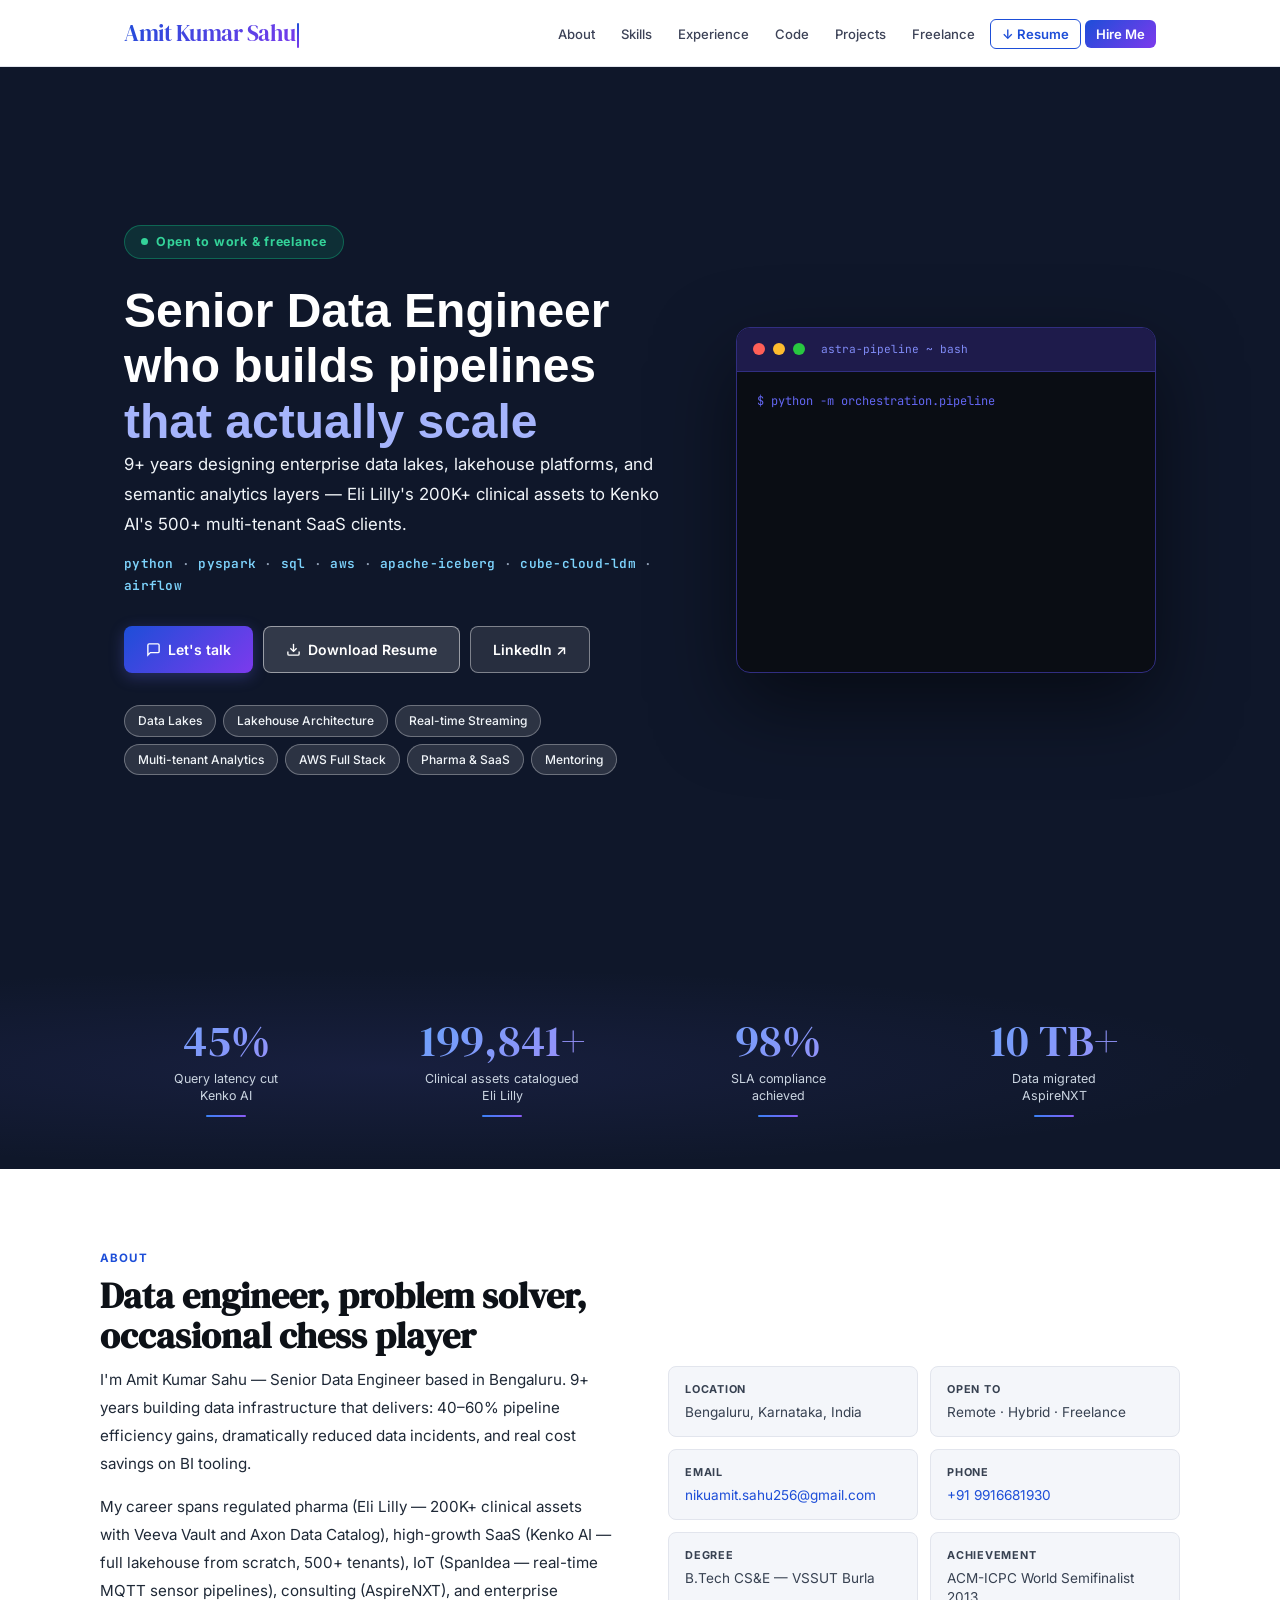
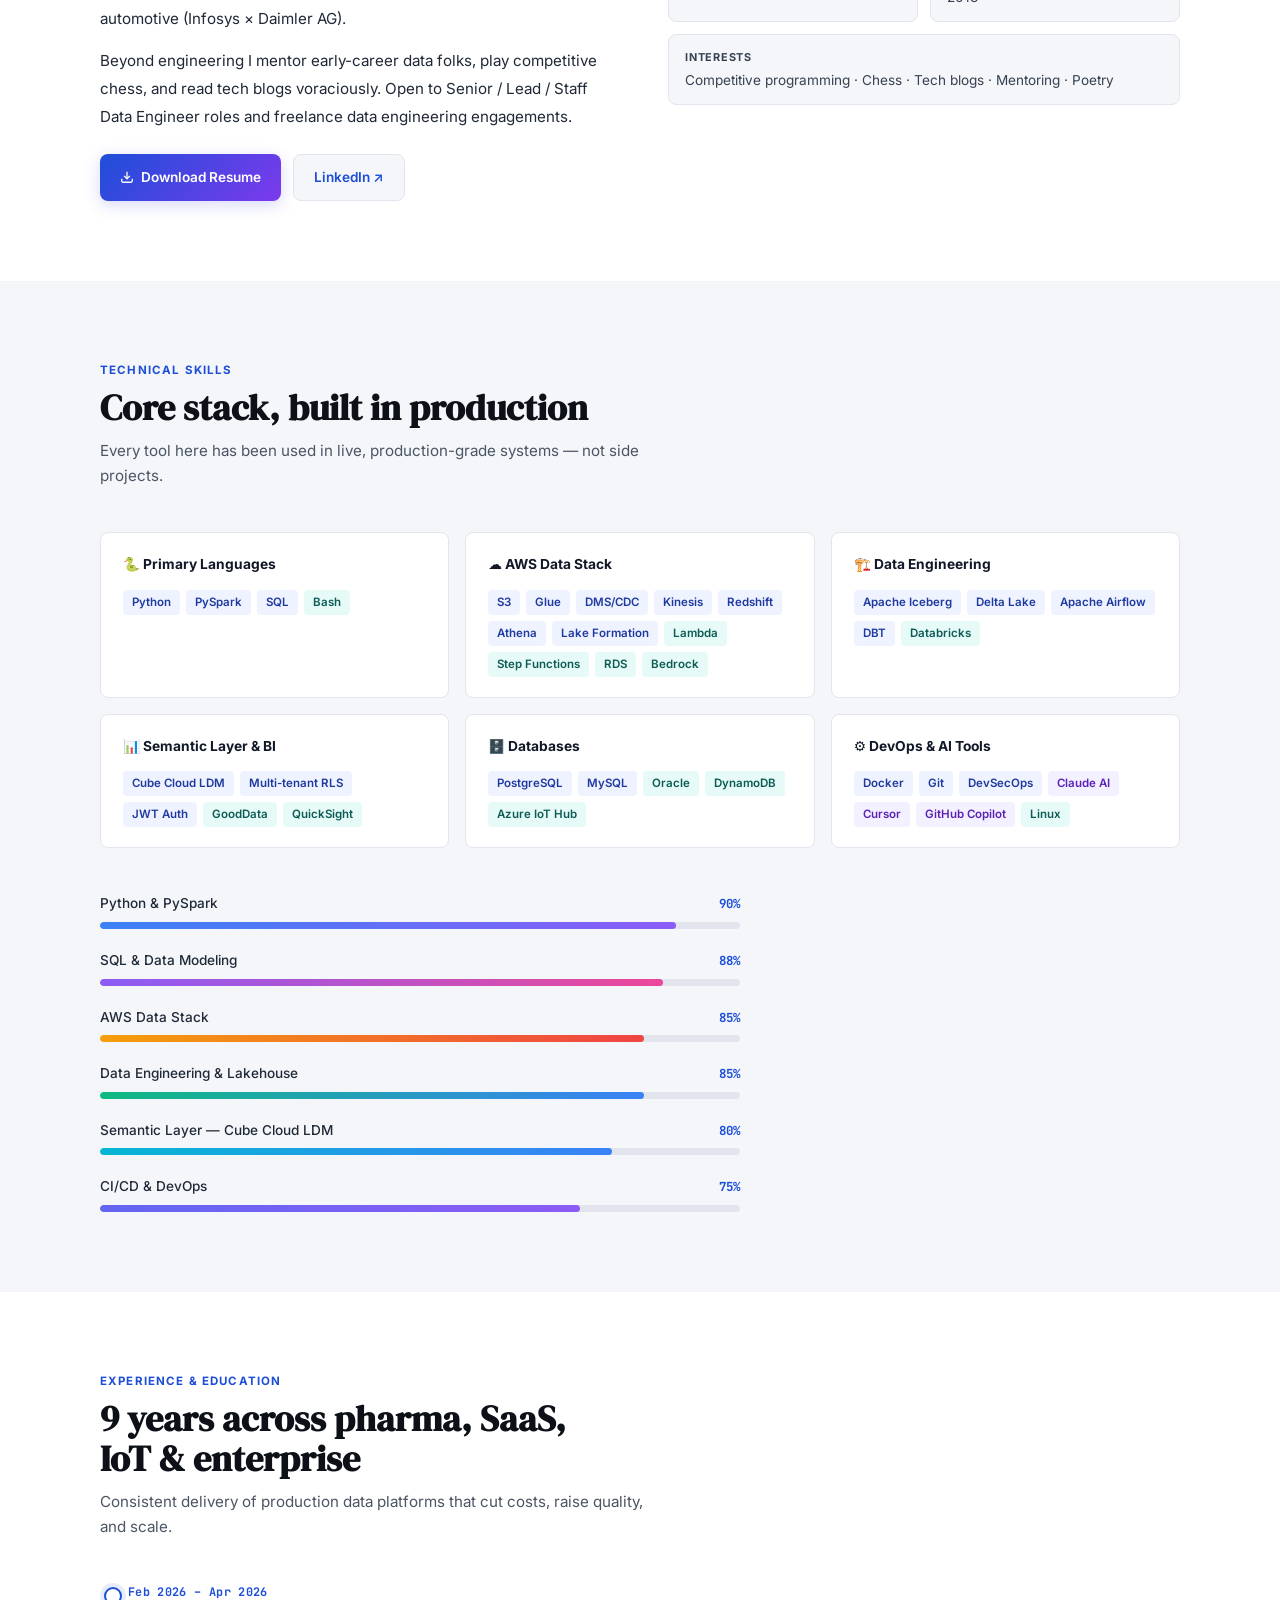
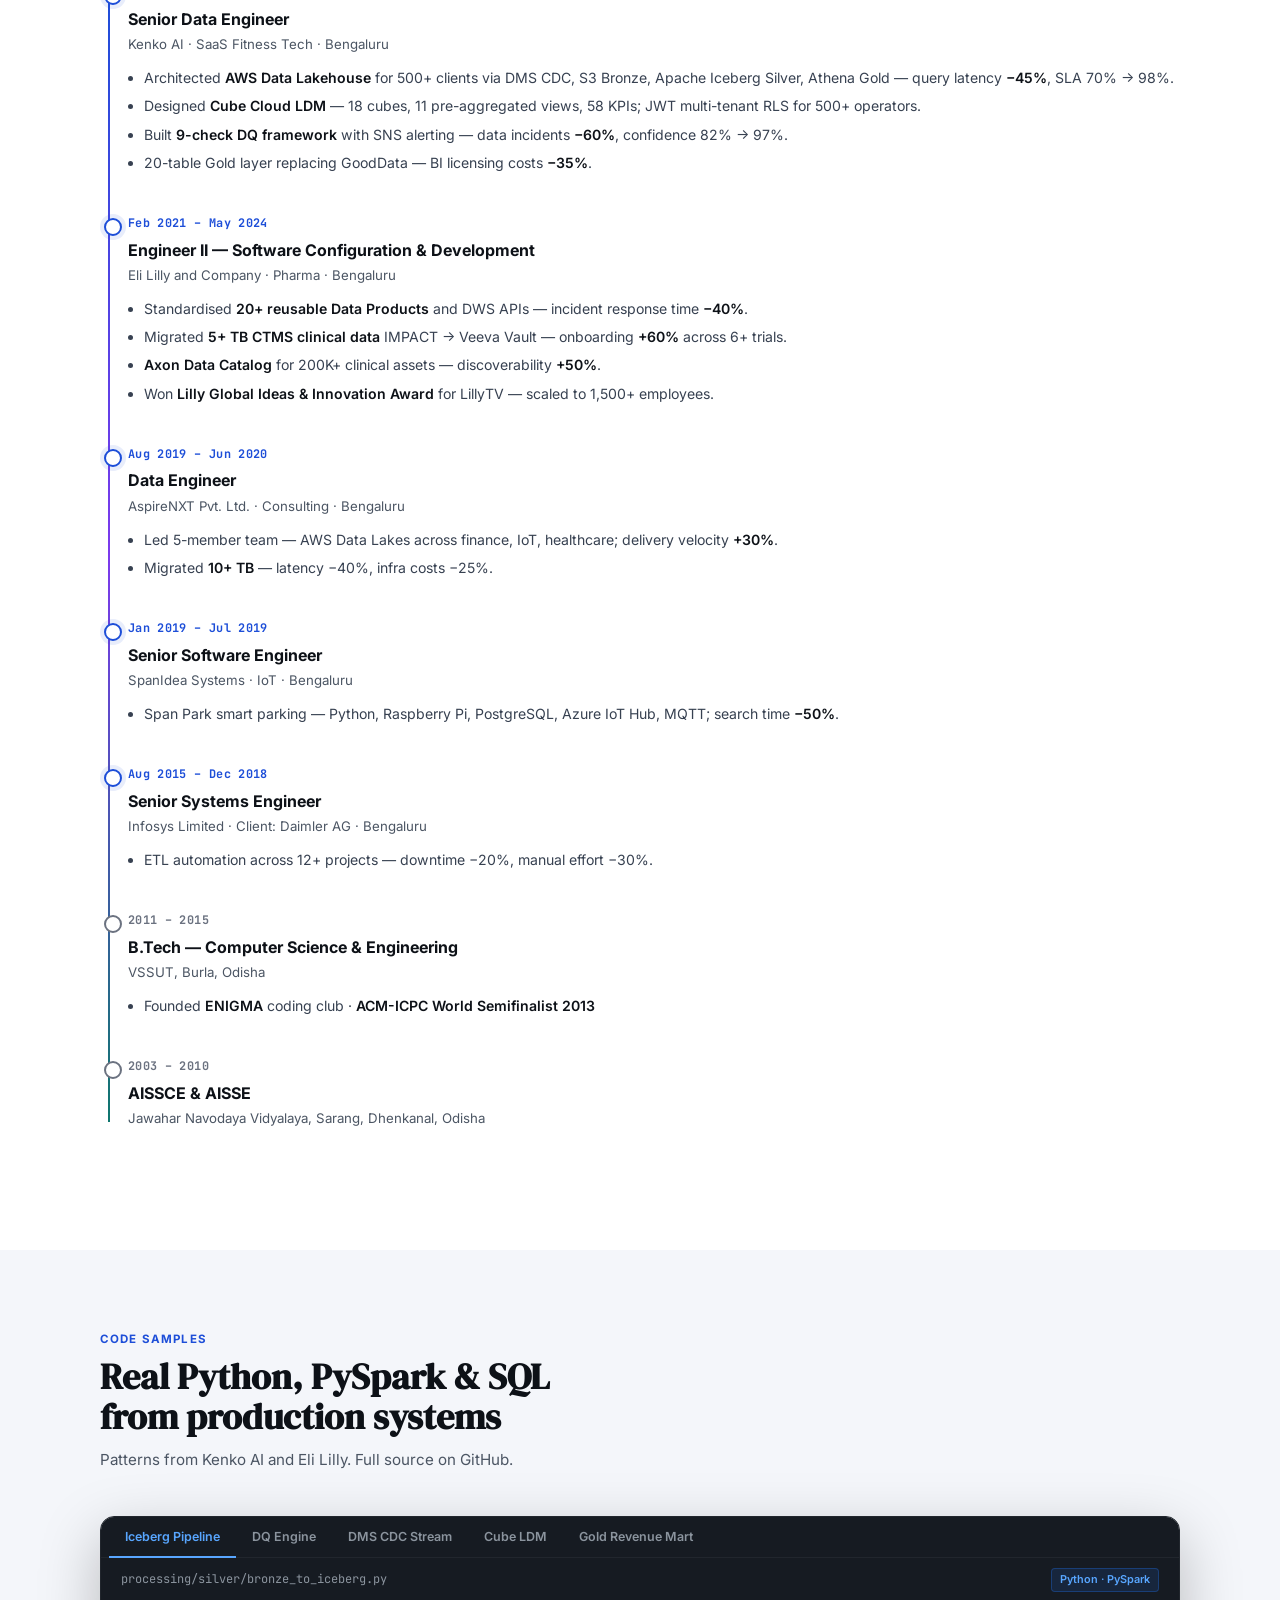
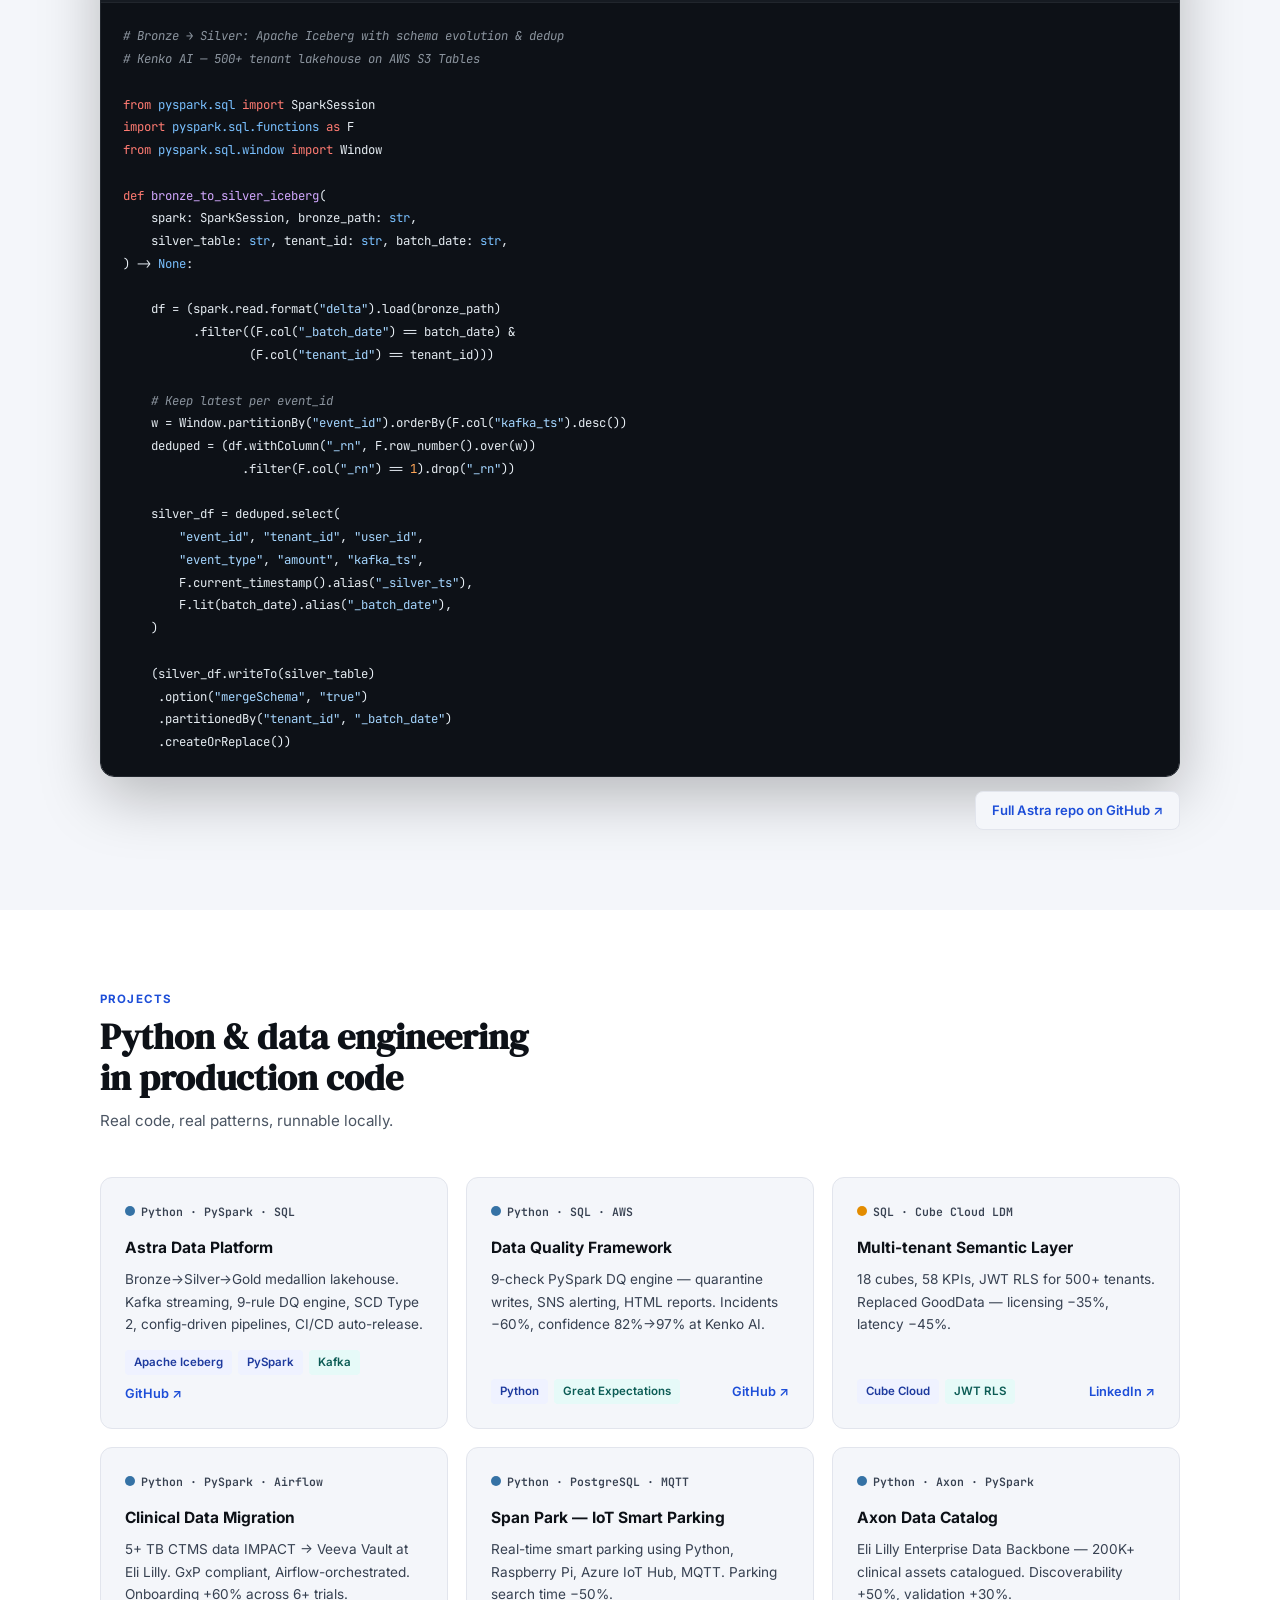
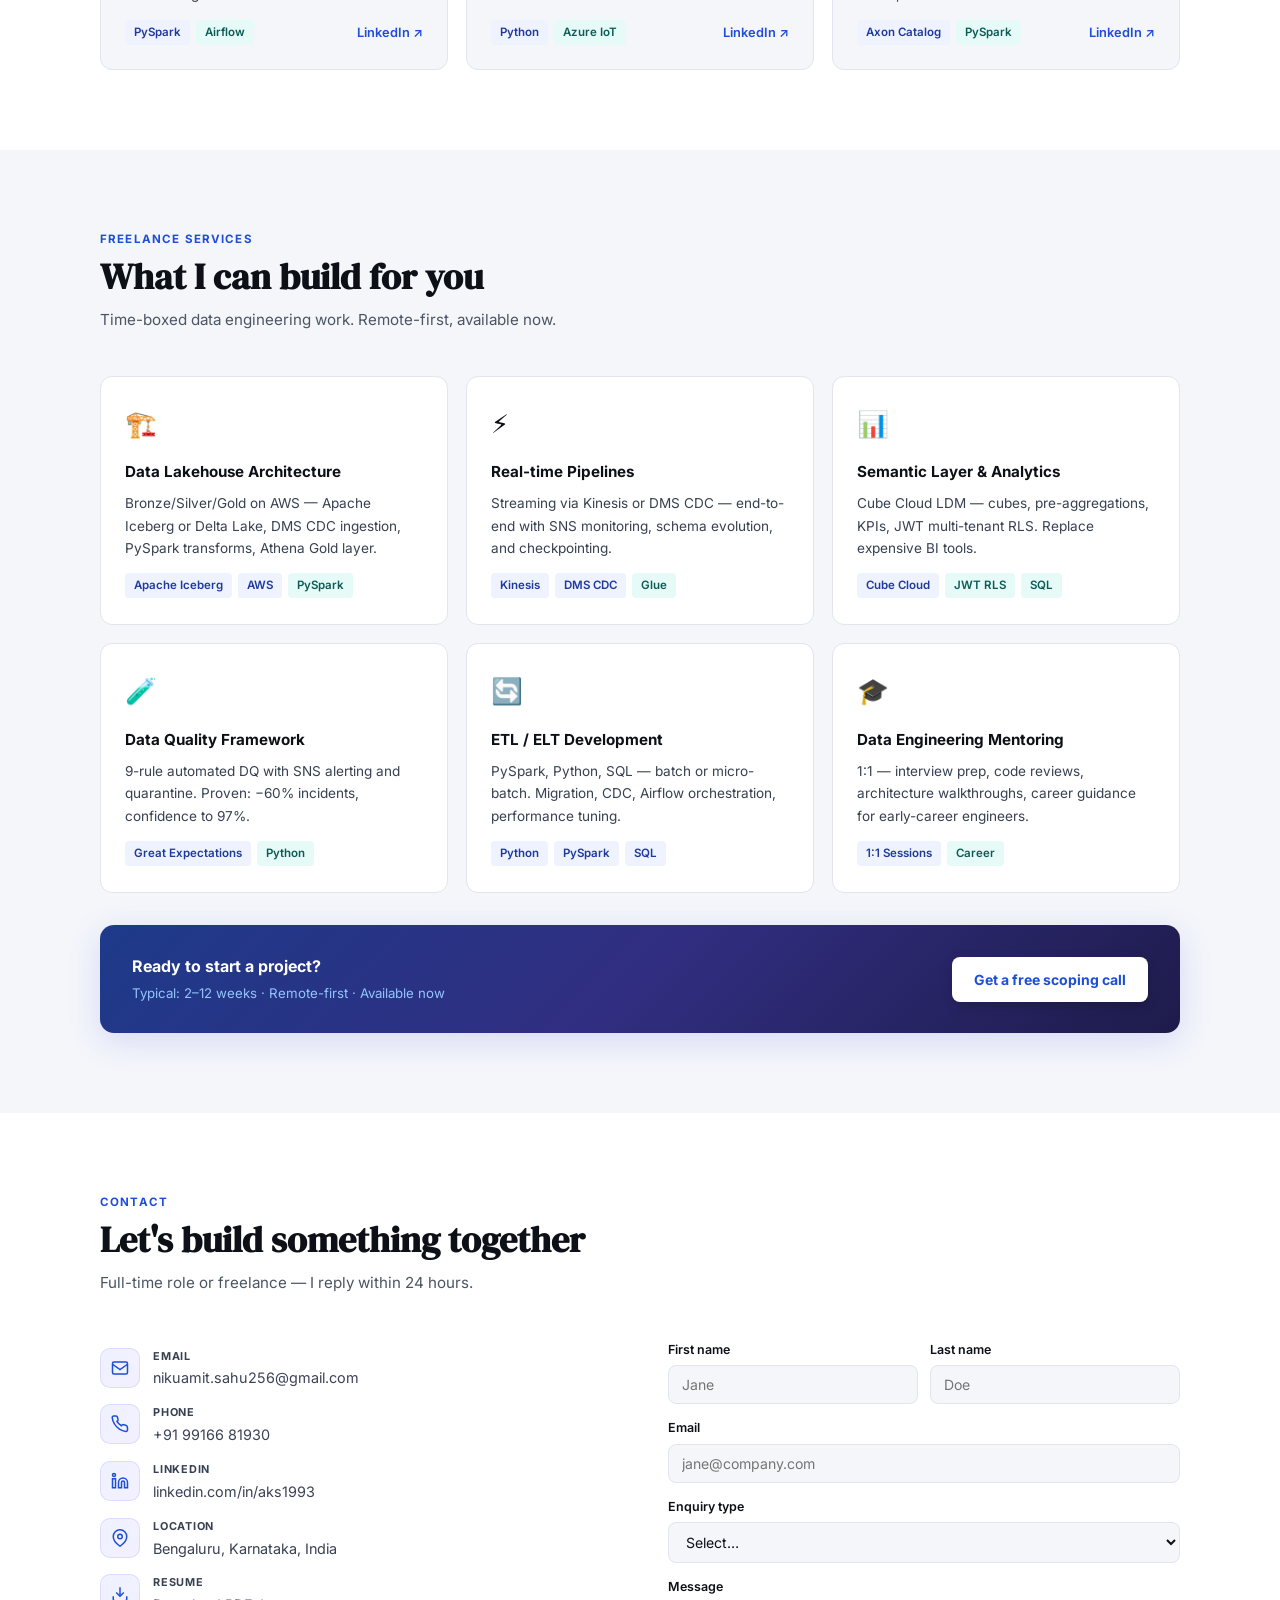
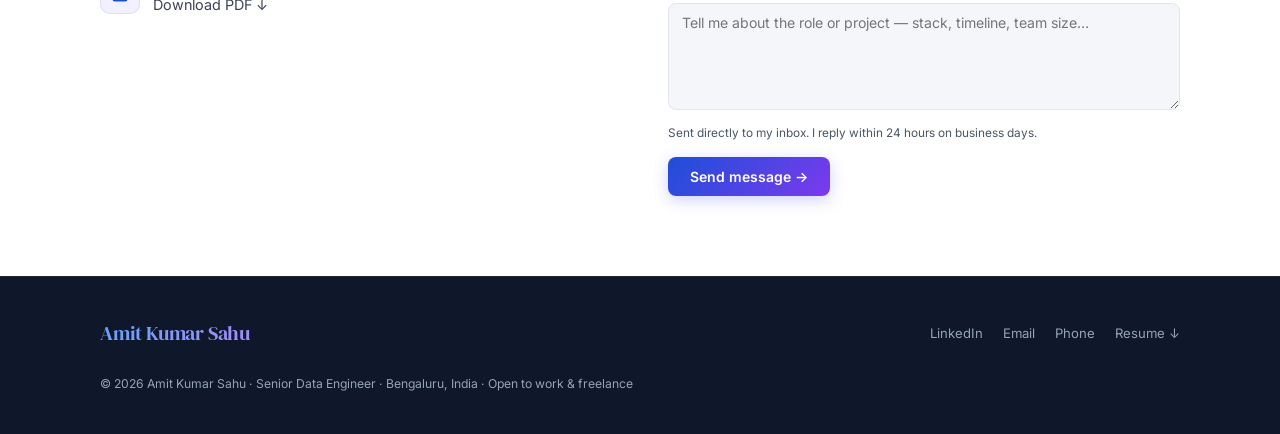
==== commit 4101ebcb: "fix: inline style on h1 — Arial white 800 weight, no font loading dependency" ====
--- a/index.html
+++ b/index.html
@@ -282,7 +282,7 @@
   <div class="hero-inner">
     <div>
       <div class="hero-badge"><span class="pulse"></span>Open to work &amp; freelance</div>
-      <h1>Senior Data Engineer<br>who builds pipelines<br><em>that actually scale</em></h1>
+      <h1 style="color:#ffffff!important;font-family:Arial,sans-serif!important;font-size:3rem!important;font-weight:800!important;line-height:1.15!important">Senior Data Engineer<br>who builds pipelines<br><span style="color:#a5b4fc!important">that actually scale</span></h1>
       <p class="hero-lead">9+ years designing enterprise data lakes, lakehouse platforms, and semantic analytics layers — Eli Lilly's 200K+ clinical assets to Kenko AI's 500+ multi-tenant SaaS clients.</p>
       <p class="hero-stack"><span>python</span> · <span>pyspark</span> · <span>sql</span> · <span>aws</span> · <span>apache-iceberg</span> · <span>cube-cloud-ldm</span> · <span>airflow</span></p>
       <div class="hero-ctas">
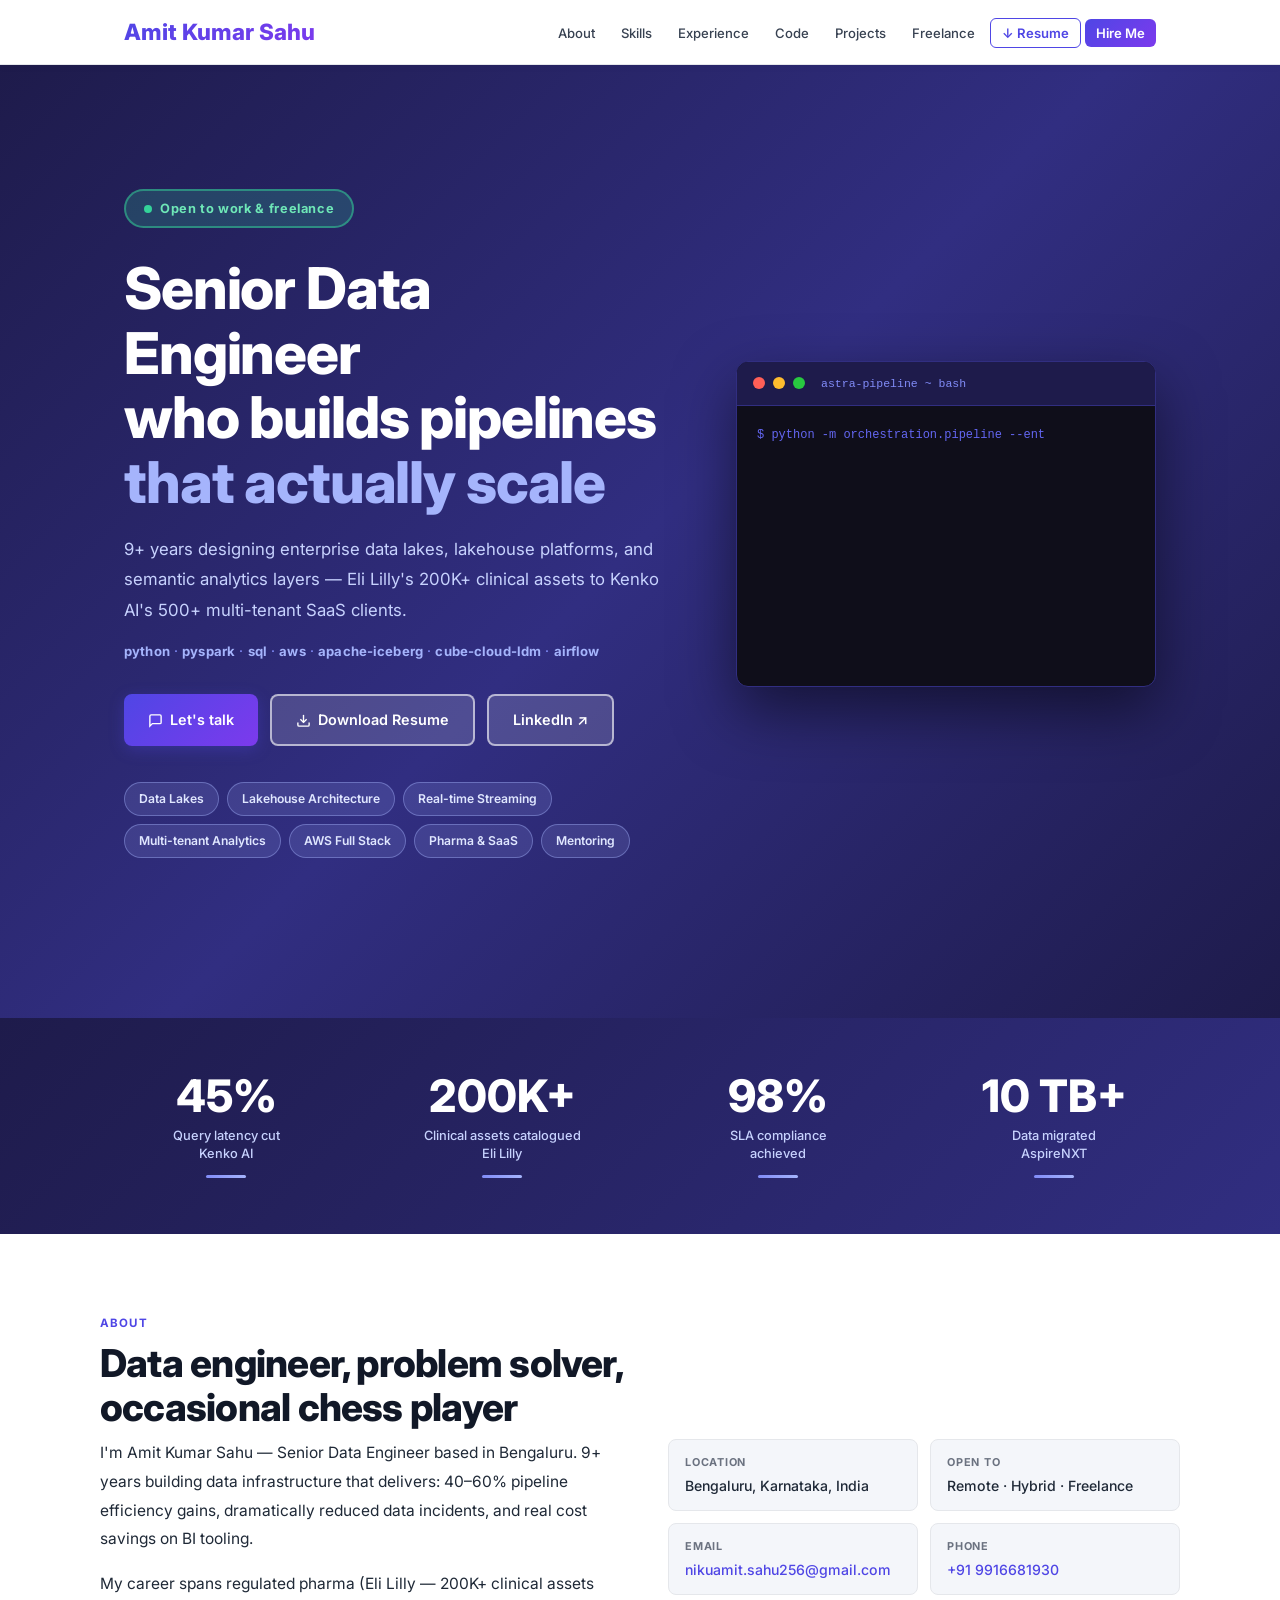
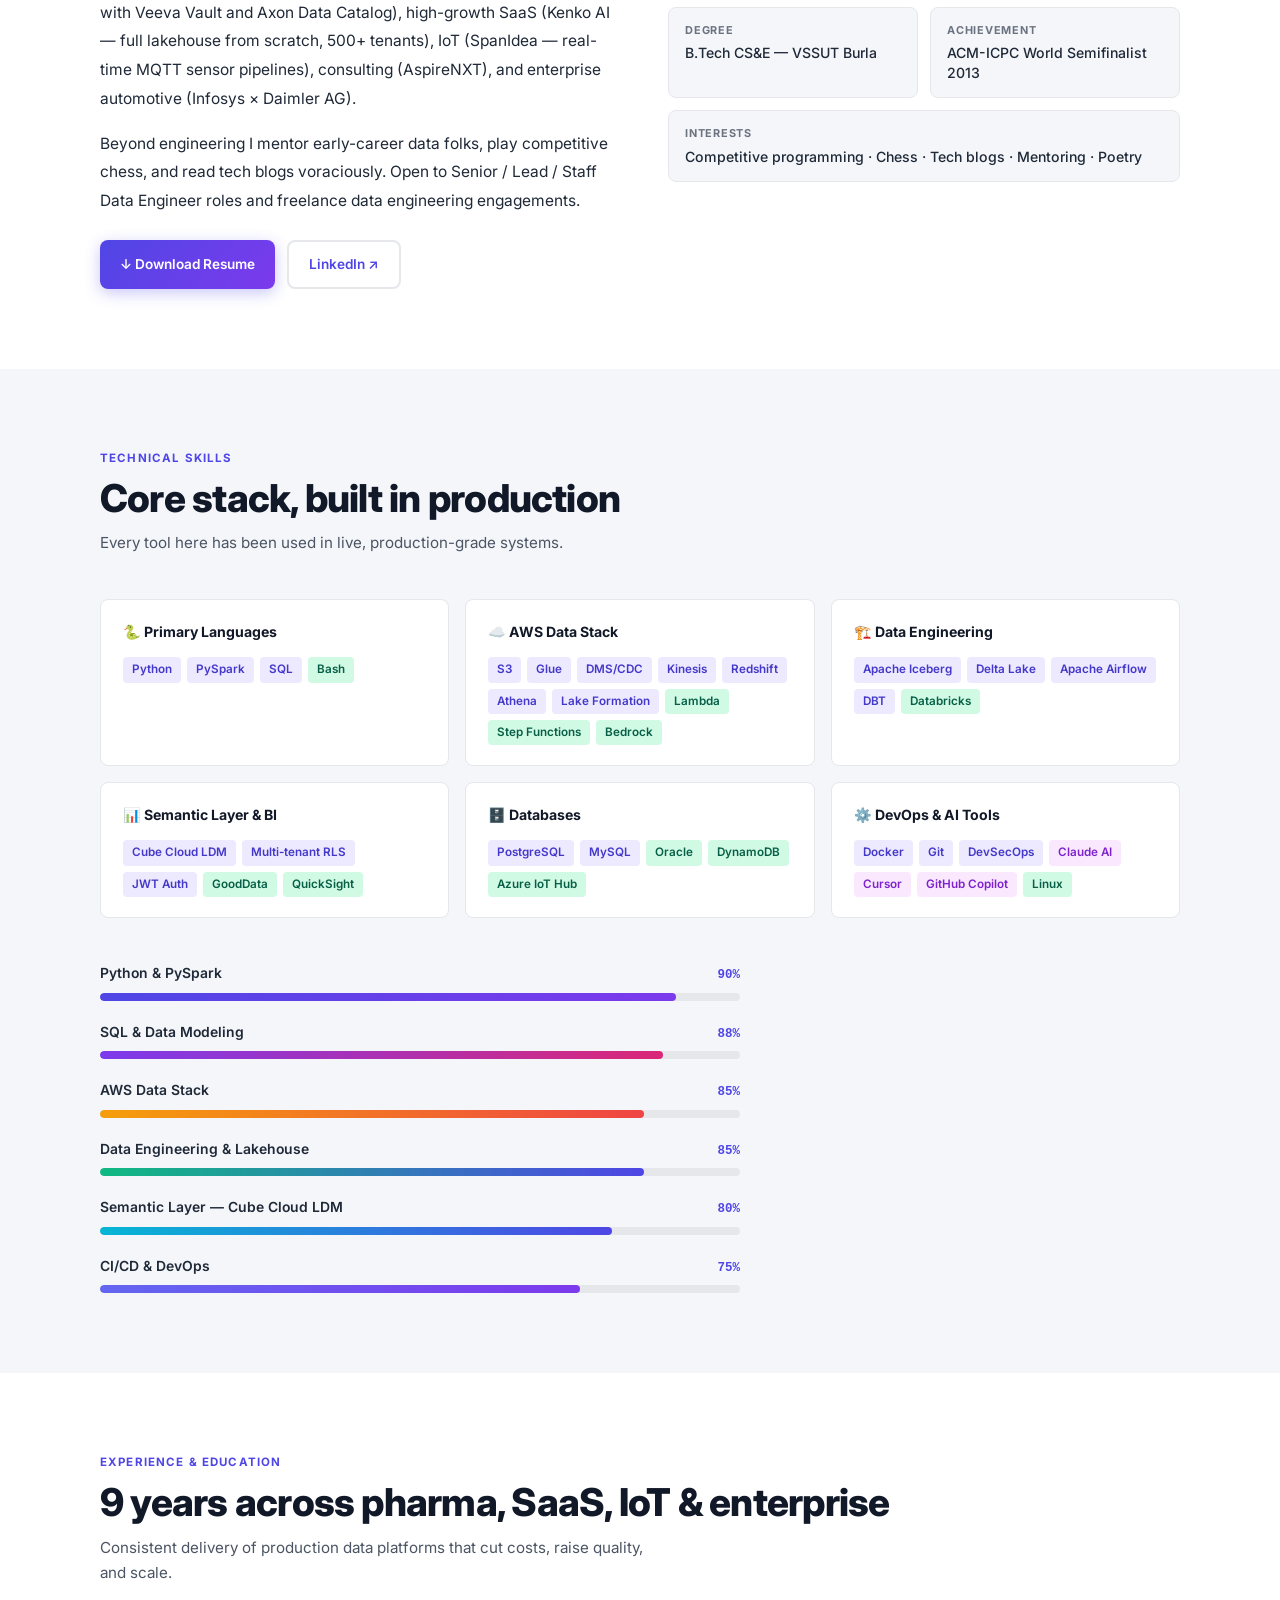
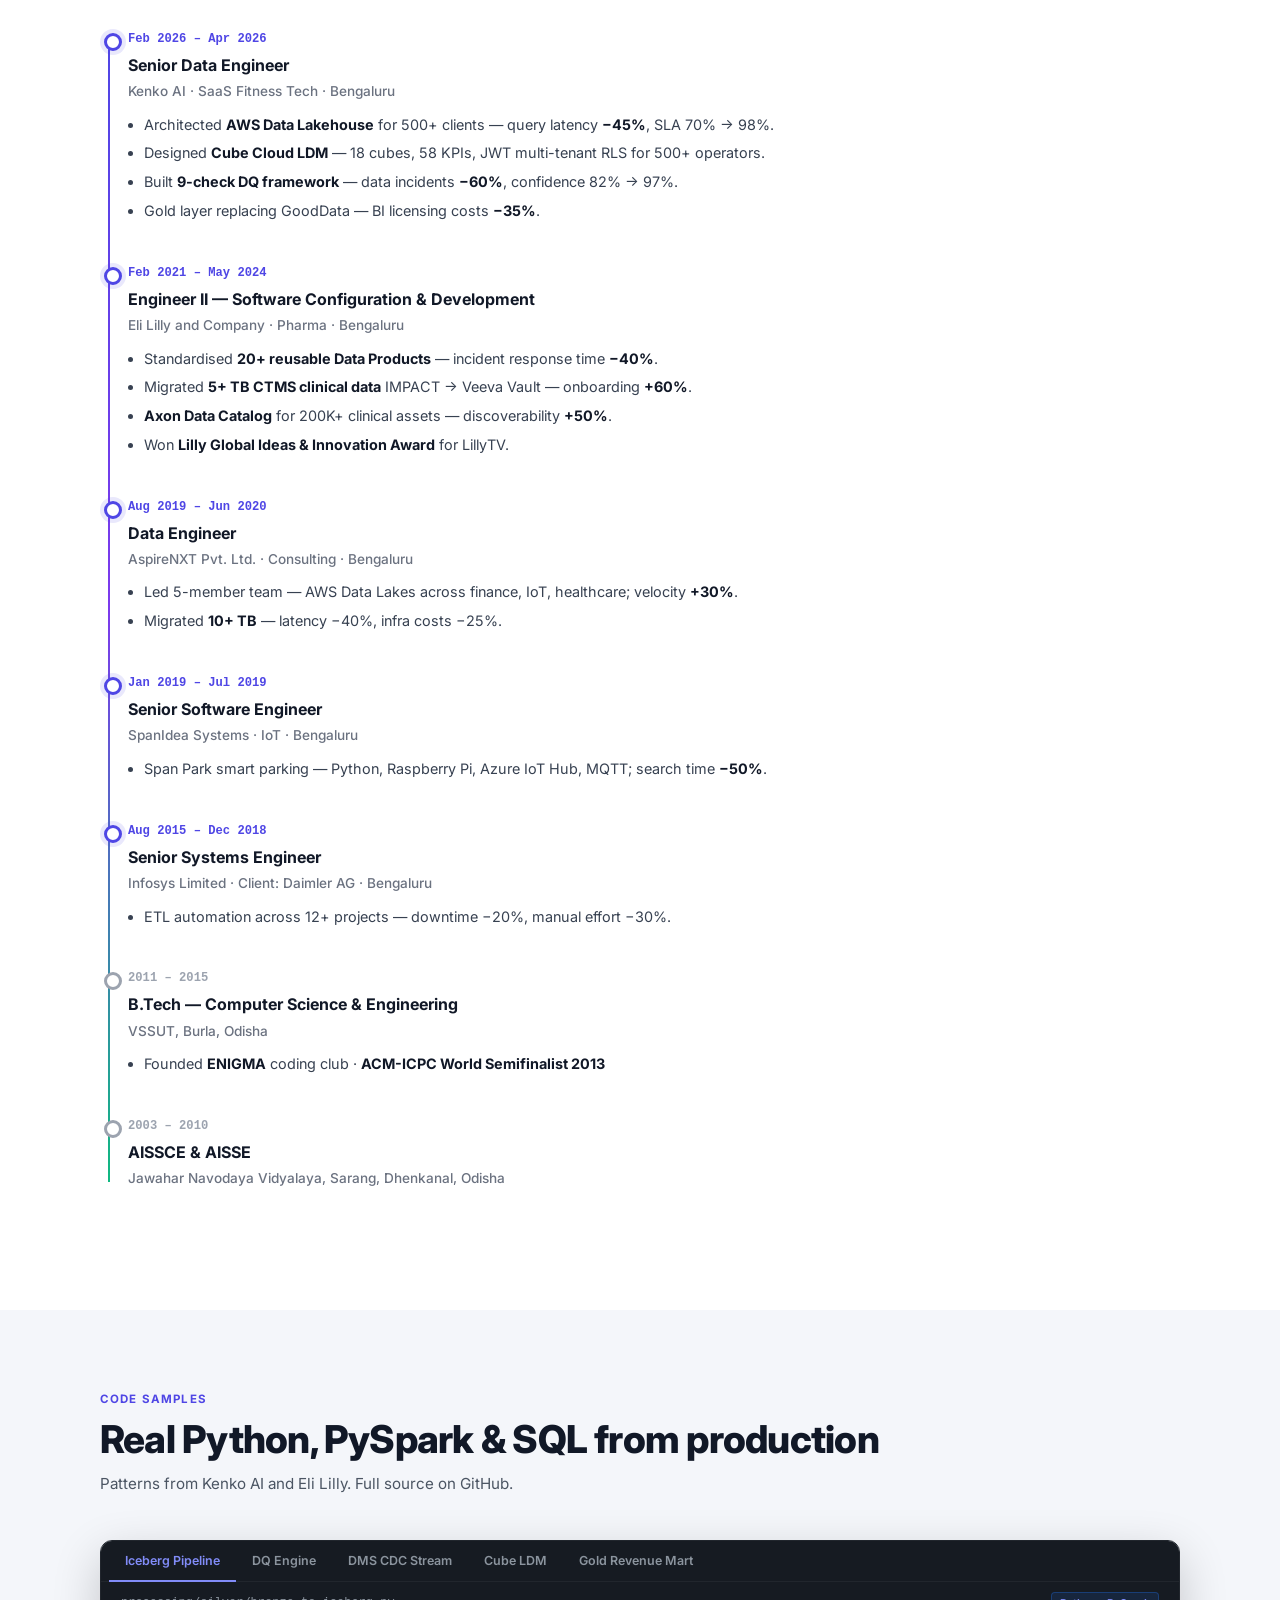
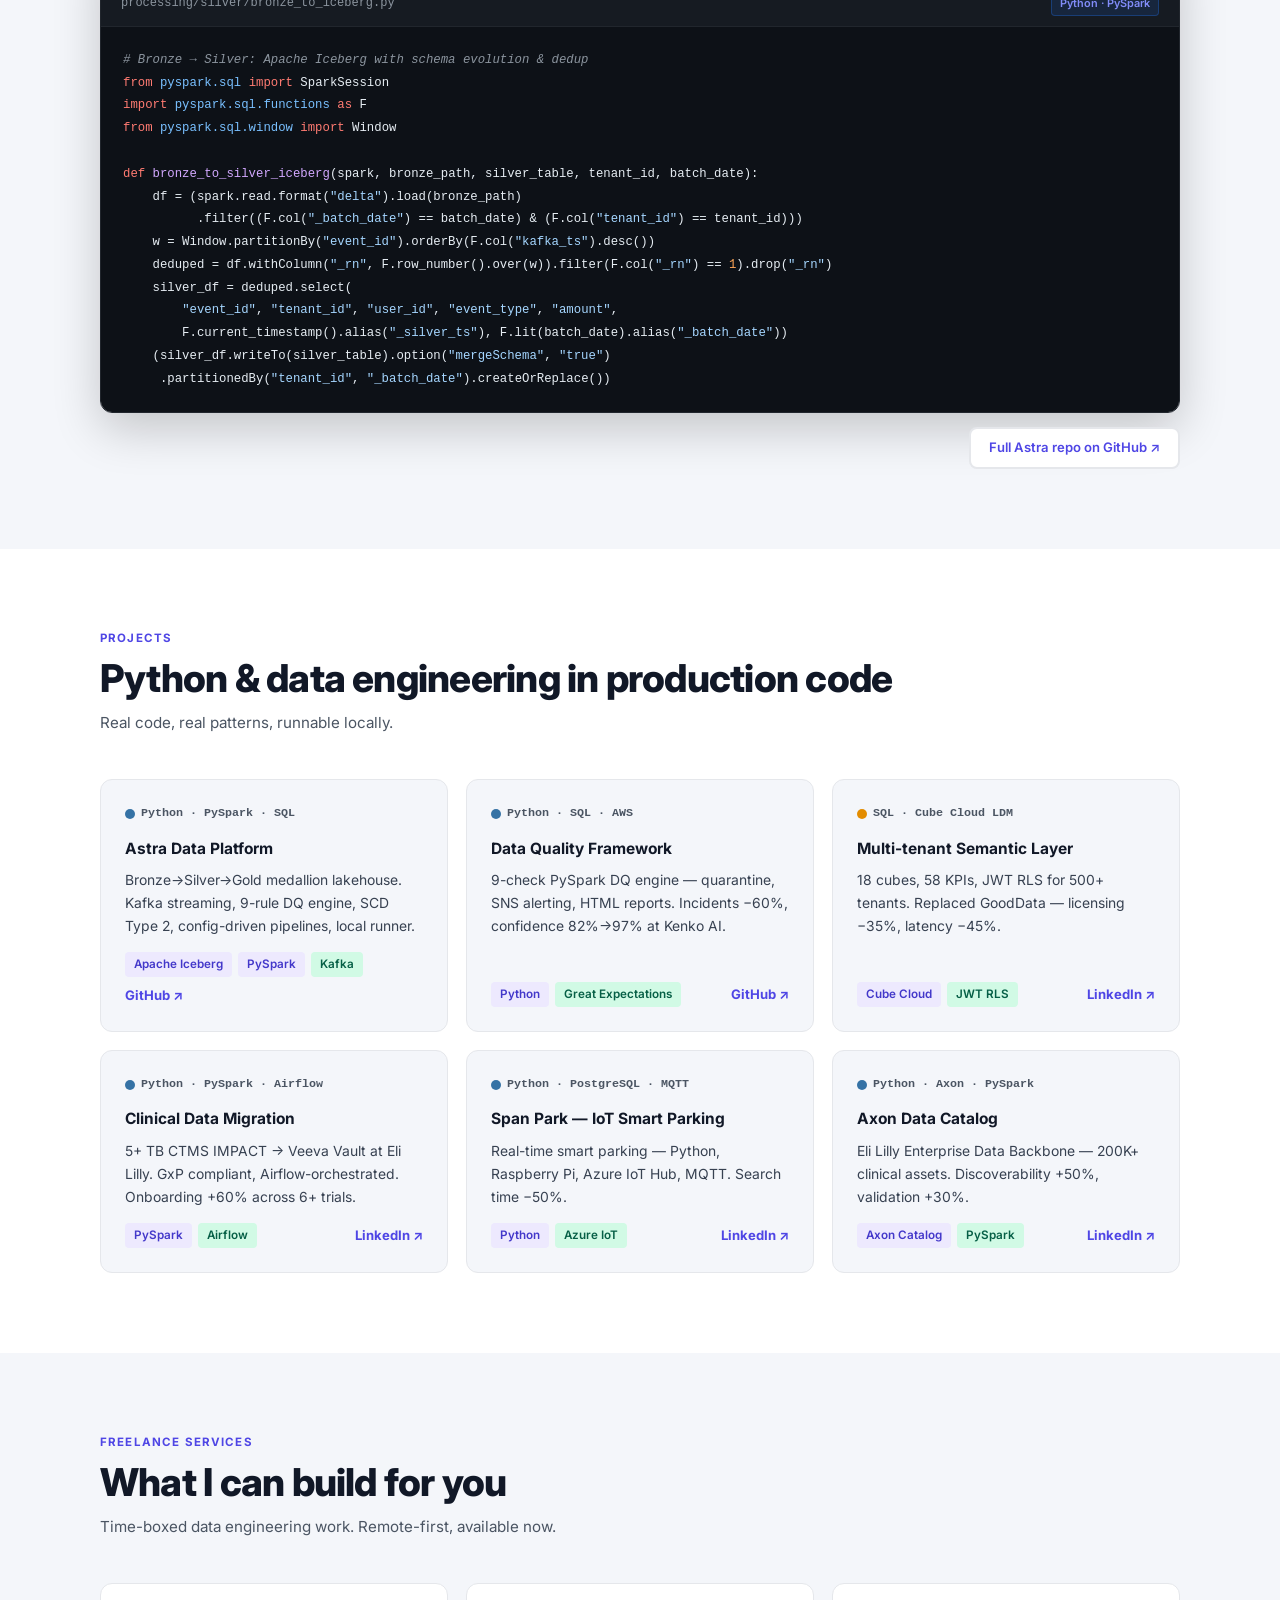
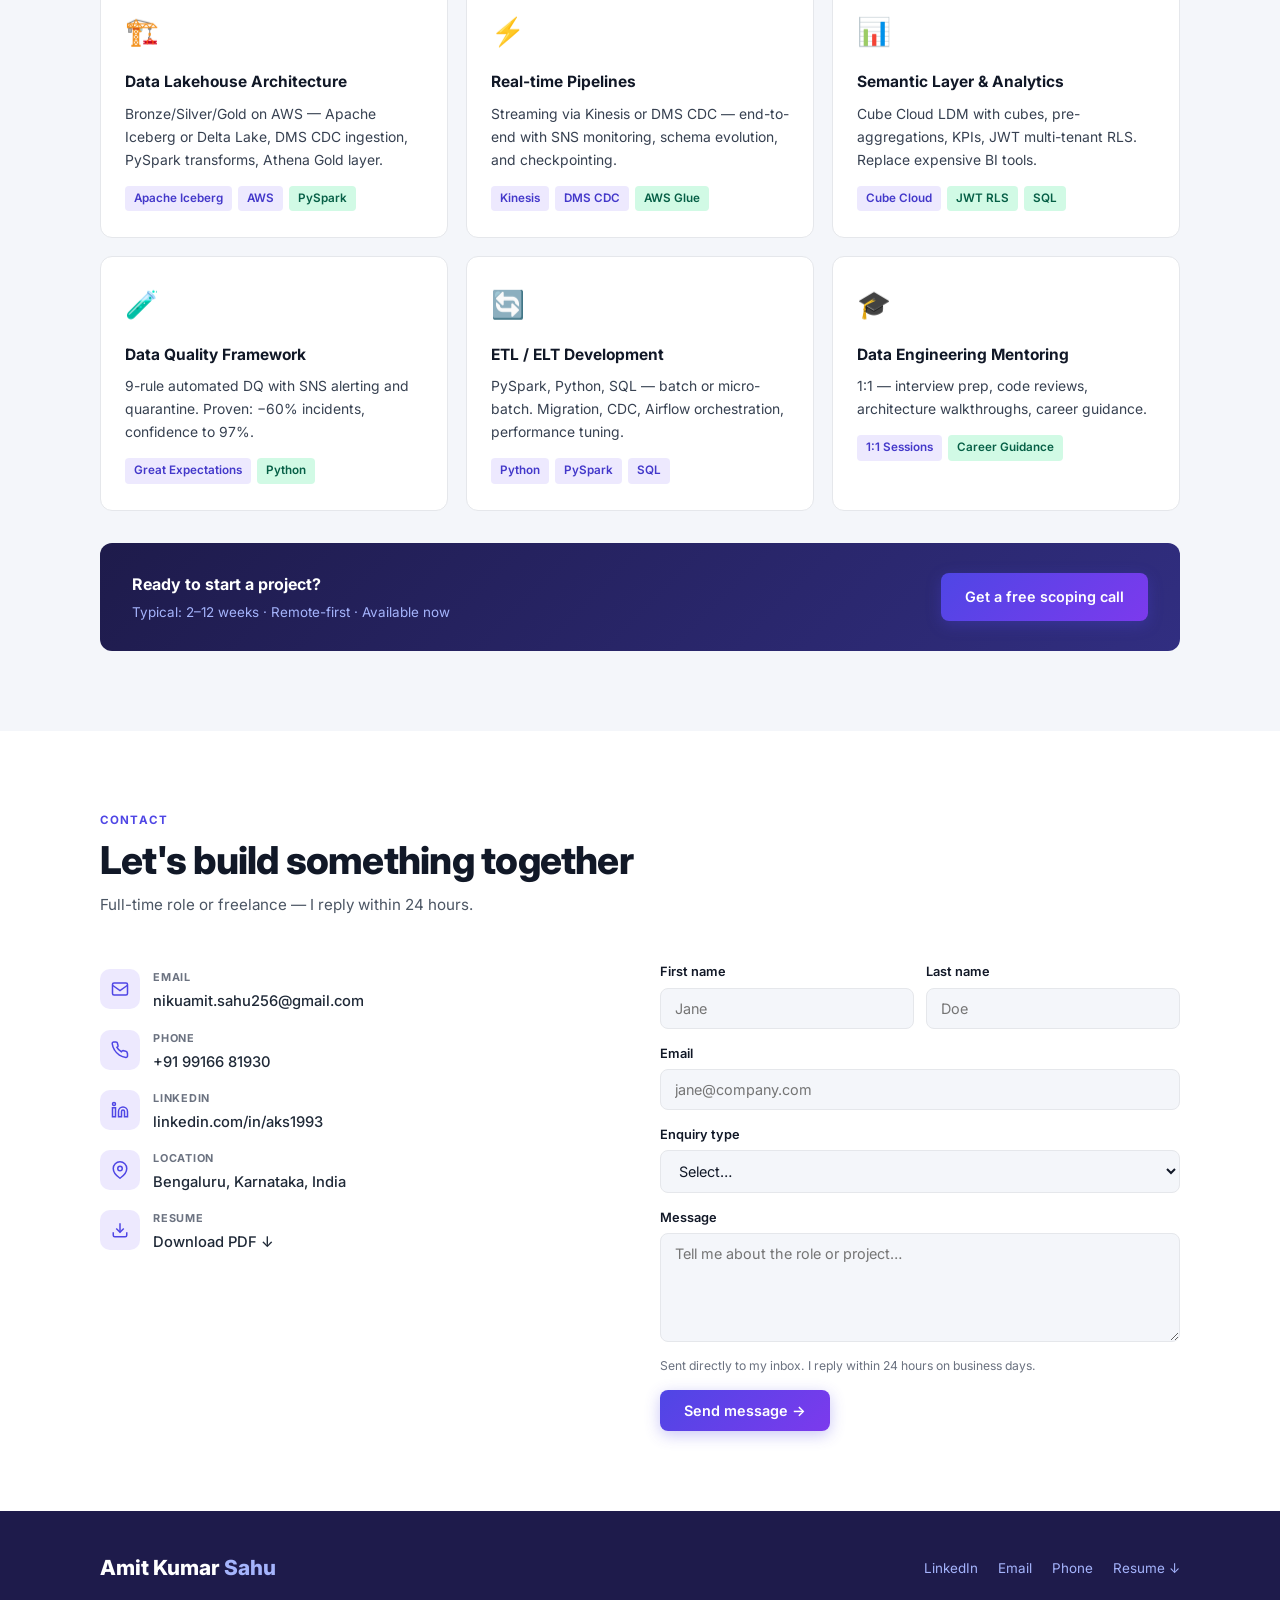
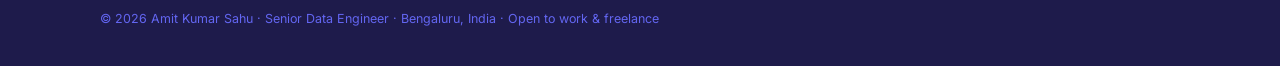
==== commit 1aecd39e: "complete rebuild v4 - no font tricks, solid indigo hero, Inter font, h2 not h1 for headline" ====
--- a/index.html
+++ b/index.html
@@ -3,267 +3,219 @@
 <head>
   <meta charset="UTF-8"/>
   <meta name="viewport" content="width=device-width, initial-scale=1.0"/>
-  <!-- v3.0 -->
-  <meta name="description" content="Amit Kumar Sahu — Senior Data Engineer. Python · PySpark · SQL · AWS · Apache Iceberg. Open to work & freelance."/>
+  <meta name="description" content="Amit Kumar Sahu — Senior Data Engineer. Python · PySpark · SQL · AWS · Apache Iceberg."/>
   <title>Amit Kumar Sahu | Senior Data Engineer</title>
   <link rel="preconnect" href="https://fonts.googleapis.com"/>
-  <link rel="preconnect" href="https://fonts.gstatic.com" crossorigin/>
-  <link href="https://fonts.googleapis.com/css2?family=Inter:wght@400;500;600;700&family=DM+Serif+Display:ital@0;1&family=JetBrains+Mono:wght@400;500&display=swap" rel="stylesheet"/>
+  <link href="https://fonts.googleapis.com/css2?family=Inter:wght@400;500;600;700;800&display=swap" rel="stylesheet"/>
   <style>
-    :root{
-      --ink:#0d1117;--ink2:#3c4257;--ink3:#6b7280;
-      --bg:#f4f6fa;--white:#fff;--border:#e2e5ed;
-      --blue:#1d4ed8;--blue-lt:#eff2ff;--blue-dk:#1338b0;
-      --purple:#7c3aed;--purple-lt:#f3f0ff;
-      --teal:#0f766e;--teal-lt:#e6faf8;
-      --rose:#e11d48;
-      --sans:'Inter',system-ui,sans-serif;
-      --serif:'DM Serif Display',Georgia,serif;
-      --mono:'JetBrains Mono',monospace;
-      --r:8px;--max:1080px;
-    }
     *,*::before,*::after{box-sizing:border-box;margin:0;padding:0}
     html{scroll-behavior:smooth}
-    body{font-family:var(--sans);background:var(--bg);color:var(--ink);line-height:1.65;font-size:16px;overflow-x:hidden}
-    a{color:var(--blue);text-decoration:none}
+    body{font-family:'Inter',Arial,sans-serif;background:#f4f6fa;color:#111827;line-height:1.65;font-size:16px;overflow-x:hidden}
+    a{color:#4f46e5;text-decoration:none}
     a:hover{text-decoration:underline}
 
-    /* ── CANVAS ── */
-    #bg-canvas{display:none}
-
-    /* ── NAV ── */
-    nav{position:sticky;top:0;z-index:200;background:rgba(255,255,255,.96);backdrop-filter:blur(14px);border-bottom:1px solid var(--border);transition:box-shadow .3s}
-    nav.scrolled{box-shadow:0 2px 20px rgba(0,0,0,.08)}
-    .nav-inner{max-width:var(--max);margin:0 auto;padding:0 24px;height:66px;display:flex;align-items:center;justify-content:space-between}
-    .nav-logo{font-family:var(--serif);font-size:1.45rem;font-weight:400;background:linear-gradient(135deg,#1d4ed8 0%,#7c3aed 100%);-webkit-background-clip:text;-webkit-text-fill-color:transparent;background-clip:text;letter-spacing:-.02em;cursor:pointer;text-decoration:none!important;position:relative;z-index:1}
-    .nav-logo::after{content:'';position:absolute;inset:0;z-index:-1}
-    .nav-cursor{display:inline-block;width:2px;height:1.1em;background:linear-gradient(#1d4ed8,#7c3aed);margin-left:2px;animation:blink .8s infinite;vertical-align:middle;border-radius:1px}
-    @keyframes blink{0%,100%{opacity:1}50%{opacity:0}}
+    /* NAV */
+    nav{position:sticky;top:0;z-index:200;background:#fff;border-bottom:1px solid #e5e7eb;box-shadow:0 1px 8px rgba(0,0,0,.06)}
+    .nav-inner{max-width:1080px;margin:0 auto;padding:0 24px;height:64px;display:flex;align-items:center;justify-content:space-between}
+    .nav-logo{font-size:1.4rem;font-weight:800;background:linear-gradient(135deg,#4f46e5,#7c3aed);-webkit-background-clip:text;-webkit-text-fill-color:transparent;background-clip:text;text-decoration:none!important;cursor:pointer}
     .nav-menu{display:flex;gap:4px;list-style:none;align-items:center}
-    .nav-menu a{font-size:.82rem;font-weight:500;color:var(--ink2);padding:6px 11px;border-radius:6px;transition:background .15s,color .15s;white-space:nowrap}
-    .nav-menu a:hover{background:var(--blue-lt);color:var(--blue);text-decoration:none}
-    .nav-hire{background:linear-gradient(135deg,var(--blue),var(--purple))!important;color:#fff!important;border-radius:6px!important;font-weight:600!important}
-    .nav-hire:hover{opacity:.9!important;transform:translateY(-1px)}
-    .nav-dl{border:1.5px solid var(--blue)!important;color:var(--blue)!important;border-radius:6px!important;font-weight:600!important}
-    .nav-dl:hover{background:var(--blue-lt)!important}
-
-    /* ── BUTTONS ── */
-    .btn{display:inline-flex;align-items:center;gap:7px;font-family:var(--sans);font-size:.875rem;font-weight:600;padding:11px 22px;border-radius:var(--r);border:none;cursor:pointer;transition:all .2s;text-decoration:none!important}
-    .btn-grad{background:linear-gradient(135deg,var(--blue),var(--purple));color:#fff;box-shadow:0 4px 15px rgba(99,102,241,.3)}
-    .btn-grad:hover{transform:translateY(-2px);box-shadow:0 8px 25px rgba(99,102,241,.4)}
-    .btn-outline{background:rgba(255,255,255,.1);color:#fff;border:1.5px solid rgba(255,255,255,.4)}
-    .btn-outline:hover{background:rgba(255,255,255,.2);transform:translateY(-1px)}
-    .btn-dl{background:rgba(255,255,255,.15);color:#fff;border:1.5px solid rgba(255,255,255,.5)}
-    .btn-dl:hover{background:rgba(255,255,255,.25);transform:translateY(-1px)}
-    .btn-white{background:#fff;color:var(--blue);font-weight:700;box-shadow:0 4px 12px rgba(0,0,0,.15)}
-    .btn-white:hover{transform:translateY(-1px);box-shadow:0 8px 20px rgba(0,0,0,.2)}
-
-    /* ── HERO ── */
-    #hero{position:relative;z-index:1;background:#1e1b4b;min-height:100vh;display:flex;align-items:center;padding-top:66px}
-    .hero-inner{max-width:var(--max);margin:0 auto;padding:60px 24px 80px;display:grid;grid-template-columns:1fr 420px;gap:60px;align-items:center;width:100%}
-    .hero-badge{display:inline-flex;align-items:center;gap:8px;background:rgba(52,211,153,.2);border:1px solid rgba(52,211,153,.5);color:#6ee7b7;font-size:.78rem;font-weight:700;letter-spacing:.06em;padding:6px 16px;border-radius:99px;margin-bottom:24px}
-    .pulse{width:7px;height:7px;background:#34d399;border-radius:50%;animation:pulse-dot 2s infinite}
-    @keyframes pulse-dot{0%,100%{opacity:1;transform:scale(1)}50%{opacity:.3;transform:scale(.7)}}
-    .hero h1{font-family:var(--sans);font-size:clamp(2.2rem,4.5vw,3.5rem);font-weight:700;line-height:1.15;color:#ffffff;margin-bottom:20px;letter-spacing:-.02em}
-    .hero h1 em{font-style:normal;font-weight:700;color:#818cf8}
-    .hero-lead{font-size:1.05rem;color:#c7d2fe;max-width:52ch;line-height:1.8;margin-bottom:14px}
-    .hero-stack{font-family:var(--mono);font-size:.8rem;color:#818cf8;margin-bottom:30px;letter-spacing:.02em}
-    .hero-stack span{color:#a5b4fc;font-weight:600}
-    .hero-ctas{display:flex;gap:10px;flex-wrap:wrap;margin-bottom:32px}
-    .hero-pills{display:flex;flex-wrap:wrap;gap:7px}
-    .hpill{font-size:.75rem;font-weight:500;background:rgba(165,180,252,.15);border:1px solid rgba(165,180,252,.3);color:#c7d2fe;padding:5px 13px;border-radius:99px;cursor:default}
-
-    /* terminal */
-    .terminal{background:#0a0d14;border:1px solid #312e81;border-radius:14px;overflow:hidden;box-shadow:0 32px 80px rgba(0,0,0,.5)}
+    .nav-menu a{font-size:.82rem;font-weight:500;color:#374151;padding:6px 11px;border-radius:6px;transition:background .15s,color .15s;white-space:nowrap}
+    .nav-menu a:hover{background:#ede9fe;color:#4f46e5;text-decoration:none}
+    .nav-hire{background:linear-gradient(135deg,#4f46e5,#7c3aed)!important;color:#fff!important;border-radius:6px!important;font-weight:600!important}
+    .nav-dl{border:1.5px solid #4f46e5!important;color:#4f46e5!important;border-radius:6px!important;font-weight:600!important}
+
+    /* BUTTONS */
+    .btn{display:inline-flex;align-items:center;gap:7px;font-family:'Inter',Arial,sans-serif;font-size:.9rem;font-weight:600;padding:12px 24px;border-radius:8px;border:none;cursor:pointer;transition:all .2s;text-decoration:none!important}
+    .btn-primary{background:linear-gradient(135deg,#4f46e5,#7c3aed);color:#fff;box-shadow:0 4px 15px rgba(79,70,229,.3)}
+    .btn-primary:hover{transform:translateY(-2px);box-shadow:0 8px 25px rgba(79,70,229,.4)}
+    .btn-secondary{background:rgba(255,255,255,.15);color:#fff;border:2px solid rgba(255,255,255,.6)}
+    .btn-secondary:hover{background:rgba(255,255,255,.25);transform:translateY(-1px)}
+    .btn-light{background:#fff;color:#4f46e5;border:2px solid #e5e7eb}
+    .btn-light:hover{border-color:#4f46e5;transform:translateY(-1px)}
+
+    /* HERO */
+    #hero{background:linear-gradient(135deg,#1e1b4b 0%,#312e81 50%,#1e1b4b 100%);min-height:100vh;display:flex;align-items:center;padding-top:64px}
+    .hero-inner{max-width:1080px;margin:0 auto;padding:60px 24px 80px;display:grid;grid-template-columns:1fr 420px;gap:60px;align-items:center;width:100%}
+    .hero-badge{display:inline-flex;align-items:center;gap:8px;background:rgba(52,211,153,.2);border:2px solid rgba(52,211,153,.5);color:#6ee7b7;font-size:.8rem;font-weight:700;letter-spacing:.05em;padding:7px 18px;border-radius:99px;margin-bottom:28px}
+    .pulse{width:8px;height:8px;background:#34d399;border-radius:50%;animation:pulse-dot 2s infinite;flex-shrink:0}
+    @keyframes pulse-dot{0%,100%{opacity:1;transform:scale(1)}50%{opacity:.3;transform:scale(.6)}}
+    .hero-h1{font-family:'Inter',Arial,sans-serif;font-size:clamp(2.2rem,4.5vw,3.6rem);font-weight:800;line-height:1.12;color:#ffffff;margin-bottom:20px;letter-spacing:-.02em}
+    .hero-h1 .accent{color:#a5b4fc;font-weight:800}
+    .hero-lead{font-size:1.05rem;color:#c7d2fe;max-width:52ch;line-height:1.8;margin-bottom:16px;font-weight:400}
+    .hero-stack{font-size:.82rem;color:#818cf8;margin-bottom:32px;font-weight:500;letter-spacing:.01em}
+    .hero-stack b{color:#a5b4fc;font-weight:700}
+    .hero-ctas{display:flex;gap:12px;flex-wrap:wrap;margin-bottom:36px}
+    .hero-pills{display:flex;flex-wrap:wrap;gap:8px}
+    .hpill{font-size:.76rem;font-weight:600;background:rgba(165,180,252,.15);border:1.5px solid rgba(165,180,252,.4);color:#e0e7ff;padding:6px 14px;border-radius:99px}
+
+    /* TERMINAL */
+    .terminal{background:#0f0e1a;border:1px solid #312e81;border-radius:12px;overflow:hidden;box-shadow:0 24px 60px rgba(0,0,0,.5)}
     .term-bar{background:#1e1b4b;padding:12px 16px;display:flex;align-items:center;gap:8px;border-bottom:1px solid #312e81}
     .term-dot{width:12px;height:12px;border-radius:50%}
-    .term-title{font-family:var(--mono);font-size:.7rem;color:#818cf8;margin-left:8px}
-    .term-body{padding:18px 20px;font-family:var(--mono);font-size:.75rem;line-height:1.85;min-height:300px}
-    .t-dim{color:#6366f1}.t-grn{color:#34d399}.t-blu{color:#818cf8}
-    .t-yel{color:#fbbf24}.t-mag{color:#c084fc}.t-cyn{color:#67e8f9}
-    .t-red{color:#f87171}.t-wht{color:#e0e7ff}
-    .term-cursor{display:inline-block;width:8px;height:1em;background:#818cf8;margin-left:2px;animation:blink .8s infinite;vertical-align:text-bottom;border-radius:1px}
-
-        /* ── SECTIONS ── */
-    section{position:relative;z-index:1;padding:80px 24px}
-    section.alt{background:var(--white)}
-    .wrap{max-width:var(--max);margin:0 auto}
-    .eyebrow{font-size:.72rem;font-weight:700;letter-spacing:.1em;text-transform:uppercase;color:var(--blue);margin-bottom:8px}
-    .sec-title{font-family:var(--serif);font-size:clamp(1.7rem,2.8vw,2.4rem);color:var(--ink);margin-bottom:10px;line-height:1.12}
+    .term-title{font-size:.72rem;color:#818cf8;margin-left:8px;font-family:monospace}
+    .term-body{padding:18px 20px;font-family:'Courier New',monospace;font-size:.75rem;line-height:1.9;min-height:280px;color:#a5b4fc}
+    .t-grn{color:#34d399}.t-blu{color:#818cf8}.t-yel{color:#fbbf24}
+    .t-wht{color:#e0e7ff}.t-dim{color:#6366f1}.t-cyn{color:#67e8f9}
+    .term-cursor{display:inline-block;width:8px;height:1em;background:#818cf8;margin-left:2px;animation:blink .8s infinite;vertical-align:text-bottom}
+    @keyframes blink{0%,100%{opacity:1}50%{opacity:0}}
+
+    /* SECTIONS */
+    section{padding:80px 24px;position:relative;z-index:1}
+    section.alt{background:#fff}
+    .wrap{max-width:1080px;margin:0 auto}
+    .eyebrow{font-size:.72rem;font-weight:700;letter-spacing:.1em;text-transform:uppercase;color:#4f46e5;margin-bottom:8px}
+    .sec-title{font-size:clamp(1.8rem,3vw,2.4rem);font-weight:800;color:#111827;margin-bottom:10px;line-height:1.15;letter-spacing:-.02em}
     .sec-sub{font-size:.95rem;color:#4b5563;max-width:56ch;margin-bottom:44px}
 
-    /* ── METRICS ── */
-    .metrics-band{background:#0f172a;padding:52px 24px;position:relative;z-index:1;overflow:hidden}
-    .metrics-band::before{content:'';position:absolute;inset:0;background:radial-gradient(ellipse at 30% 50%,rgba(99,102,241,.1) 0%,transparent 70%)}
-    .metrics-inner{max-width:var(--max);margin:0 auto;display:grid;grid-template-columns:repeat(4,1fr);gap:24px;text-align:center;position:relative}
-    .m-num{font-family:var(--serif);font-size:2.8rem;background:linear-gradient(135deg,#60a5fa,#a78bfa);-webkit-background-clip:text;-webkit-text-fill-color:transparent;background-clip:text;line-height:1}
-    .m-lbl{font-size:.78rem;color:#cbd5e1;margin-top:6px;line-height:1.4}
-    .m-bar{width:40px;height:2px;background:linear-gradient(90deg,#3b82f6,#8b5cf6);margin:10px auto 0;border-radius:2px}
-
-    /* ── ABOUT ── */
+    /* METRICS */
+    .metrics-band{background:linear-gradient(135deg,#1e1b4b,#312e81);padding:56px 24px}
+    .metrics-inner{max-width:1080px;margin:0 auto;display:grid;grid-template-columns:repeat(4,1fr);gap:24px;text-align:center}
+    .m-num{font-size:2.8rem;font-weight:800;color:#fff;line-height:1}
+    .m-lbl{font-size:.8rem;color:#c7d2fe;margin-top:8px;line-height:1.4;font-weight:500}
+    .m-bar{width:40px;height:3px;background:linear-gradient(90deg,#818cf8,#a5b4fc);margin:12px auto 0;border-radius:2px}
+
+    /* ABOUT */
     .about-grid{display:grid;grid-template-columns:1fr 1fr;gap:56px;align-items:start}
-    .about-body{font-size:.95rem;color:#1f2937;line-height:1.85;display:flex;flex-direction:column;gap:14px}
+    .about-body{font-size:.97rem;color:#1f2937;line-height:1.85;display:flex;flex-direction:column;gap:16px}
     .meta-grid{display:grid;grid-template-columns:1fr 1fr;gap:12px}
-    .meta-card{background:var(--bg);border:1px solid var(--border);border-radius:var(--r);padding:14px 16px;transition:border-color .2s,transform .2s,box-shadow .2s}
-    .meta-card:hover{border-color:var(--blue);transform:translateY(-2px);box-shadow:0 4px 12px rgba(29,78,216,.08)}
-    .meta-label{font-size:.68rem;font-weight:700;letter-spacing:.07em;text-transform:uppercase;color:#374151;margin-bottom:4px}
-    .meta-val{font-size:.85rem;color:#374151;line-height:1.4}
-    .meta-val a{color:var(--blue)}
-
-    /* ── SKILLS ── */
+    .meta-card{background:#f4f6fa;border:1.5px solid #e5e7eb;border-radius:8px;padding:14px 16px;transition:border-color .2s}
+    .meta-card:hover{border-color:#4f46e5}
+    .meta-label{font-size:.68rem;font-weight:700;letter-spacing:.07em;text-transform:uppercase;color:#6b7280;margin-bottom:4px}
+    .meta-val{font-size:.88rem;color:#1f2937;line-height:1.4;font-weight:500}
+    .meta-val a{color:#4f46e5}
+
+    /* SKILLS */
     .skills-cols{display:grid;grid-template-columns:repeat(auto-fill,minmax(290px,1fr));gap:16px}
-    .sk-card{background:var(--white);border:1px solid var(--border);border-radius:var(--r);padding:20px 22px;transition:all .25s}
-    .sk-card:hover{box-shadow:0 8px 28px rgba(0,0,0,.08);border-color:#a5b4fc;transform:translateY(-3px)}
-    section.alt .sk-card{background:var(--bg)}
-    .sk-head{font-size:.86rem;font-weight:700;color:#111827;margin-bottom:14px;display:flex;align-items:center;gap:8px}
+    .sk-card{background:#fff;border:1.5px solid #e5e7eb;border-radius:8px;padding:20px 22px;transition:all .2s}
+    .sk-card:hover{box-shadow:0 8px 24px rgba(0,0,0,.08);border-color:#a5b4fc;transform:translateY(-2px)}
+    section.alt .sk-card{background:#f4f6fa}
+    .sk-head{font-size:.88rem;font-weight:700;color:#111827;margin-bottom:14px;display:flex;align-items:center;gap:8px}
     .tags{display:flex;flex-wrap:wrap;gap:6px}
-    .t-blue{font-size:.72rem;font-weight:600;background:var(--blue-lt);color:#1e3a9e;padding:3px 9px;border-radius:4px}
-    .t-teal{font-size:.72rem;font-weight:600;background:var(--teal-lt);color:#0c5c55;padding:3px 9px;border-radius:4px}
-    .t-purple{font-size:.72rem;font-weight:600;background:var(--purple-lt);color:#5b21b6;padding:3px 9px;border-radius:4px}
+    .t-blue{font-size:.73rem;font-weight:600;background:#ede9fe;color:#4338ca;padding:3px 9px;border-radius:4px}
+    .t-teal{font-size:.73rem;font-weight:600;background:#d1fae5;color:#065f46;padding:3px 9px;border-radius:4px}
+    .t-purple{font-size:.73rem;font-weight:600;background:#fae8ff;color:#7e22ce;padding:3px 9px;border-radius:4px}
     .bars{margin-top:44px;display:flex;flex-direction:column;gap:20px;max-width:640px}
     .bar-top{display:flex;justify-content:space-between;align-items:baseline;margin-bottom:7px}
-    .bar-label{font-size:.85rem;font-weight:500;color:#1f2937}
-    .bar-pct{font-size:.78rem;font-weight:700;color:var(--blue);font-family:var(--mono)}
-    .bar-track{height:7px;background:var(--border);border-radius:99px;overflow:hidden}
+    .bar-label{font-size:.87rem;font-weight:600;color:#1f2937}
+    .bar-pct{font-size:.78rem;font-weight:700;color:#4f46e5;font-family:monospace}
+    .bar-track{height:8px;background:#e5e7eb;border-radius:99px;overflow:hidden}
     .bar-fill{height:100%;border-radius:99px;width:0;transition:width 1.5s cubic-bezier(.4,0,.2,1)}
-    .bar-fill.py{background:linear-gradient(90deg,#3b82f6,#8b5cf6)}
-    .bar-fill.sql{background:linear-gradient(90deg,#8b5cf6,#ec4899)}
-    .bar-fill.aws{background:linear-gradient(90deg,#f59e0b,#ef4444)}
-    .bar-fill.de{background:linear-gradient(90deg,#10b981,#3b82f6)}
-    .bar-fill.cube{background:linear-gradient(90deg,#06b6d4,#3b82f6)}
-    .bar-fill.cicd{background:linear-gradient(90deg,#6366f1,#8b5cf6)}
-
-    /* ── EXPERIENCE ── */
+    .b1{background:linear-gradient(90deg,#4f46e5,#7c3aed)}
+    .b2{background:linear-gradient(90deg,#7c3aed,#db2777)}
+    .b3{background:linear-gradient(90deg,#f59e0b,#ef4444)}
+    .b4{background:linear-gradient(90deg,#10b981,#4f46e5)}
+    .b5{background:linear-gradient(90deg,#06b6d4,#4f46e5)}
+    .b6{background:linear-gradient(90deg,#6366f1,#7c3aed)}
+
+    /* EXPERIENCE */
     .timeline{position:relative;padding-left:28px}
-    .timeline::before{content:'';position:absolute;left:8px;top:8px;bottom:8px;width:2px;background:linear-gradient(to bottom,var(--blue),var(--purple),var(--teal))}
+    .timeline::before{content:'';position:absolute;left:8px;top:8px;bottom:8px;width:2px;background:linear-gradient(to bottom,#4f46e5,#7c3aed,#10b981)}
     .tl{position:relative;margin-bottom:40px}
-    .tl-dot{position:absolute;left:-24px;top:4px;width:18px;height:18px;border-radius:50%;background:var(--white);border:2.5px solid var(--blue);box-shadow:0 0 0 4px rgba(29,78,216,.1);transition:transform .2s}
-    .tl:hover .tl-dot{transform:scale(1.2)}
-    .tl-dot.gray{border-color:var(--ink3);box-shadow:none}
-    .tl-period{font-size:.74rem;font-weight:700;color:var(--blue);font-family:var(--mono);letter-spacing:.03em;margin-bottom:3px}
-    .tl-dot.gray~.tl-body .tl-period{color:var(--ink3)}
-    .tl-role{font-weight:700;font-size:1rem;color:var(--ink)}
-    .tl-org{font-size:.83rem;color:#4b5563;margin-bottom:10px;margin-top:2px}
+    .tl-dot{position:absolute;left:-24px;top:4px;width:18px;height:18px;border-radius:50%;background:#fff;border:3px solid #4f46e5;box-shadow:0 0 0 4px rgba(79,70,229,.12)}
+    .tl-dot.gray{border-color:#9ca3af;box-shadow:none}
+    .tl-period{font-size:.76rem;font-weight:700;color:#4f46e5;font-family:monospace;margin-bottom:3px}
+    .tl-dot.gray~.tl-body .tl-period{color:#9ca3af}
+    .tl-role{font-weight:700;font-size:1rem;color:#111827}
+    .tl-org{font-size:.85rem;color:#6b7280;margin-bottom:10px;margin-top:2px;font-weight:500}
     .tl-ul{padding-left:16px;display:flex;flex-direction:column;gap:5px}
-    .tl-ul li{font-size:.88rem;color:#374151;line-height:1.65}
-    .tl-ul li b{color:var(--ink);font-weight:600}
-
-    /* ── CODE ── */
-    .code-wrap{border:1px solid #21262d;border-radius:14px;overflow:hidden;box-shadow:0 20px 60px rgba(0,0,0,.25)}
+    .tl-ul li{font-size:.9rem;color:#374151;line-height:1.65}
+    .tl-ul li b{color:#111827;font-weight:700}
+
+    /* CODE */
+    .code-wrap{border:1px solid #21262d;border-radius:12px;overflow:hidden;box-shadow:0 16px 48px rgba(0,0,0,.2)}
     .code-tabs-wrap{background:#161b22;padding:0 8px;border-bottom:1px solid #21262d}
     .code-tabs{display:flex;flex-wrap:wrap}
-    .code-tab{font-size:.78rem;font-weight:600;padding:12px 16px;cursor:pointer;color:#8b949e;border:none;border-bottom:2px solid transparent;background:none;font-family:var(--sans);transition:all .15s;margin-bottom:-1px}
-    .code-tab.active{color:#58a6ff;border-bottom-color:#58a6ff}
+    .code-tab{font-size:.78rem;font-weight:600;padding:12px 16px;cursor:pointer;color:#8b949e;border:none;border-bottom:2px solid transparent;background:none;font-family:'Inter',Arial,sans-serif;transition:all .15s;margin-bottom:-1px}
+    .code-tab.active{color:#818cf8;border-bottom-color:#818cf8}
     .code-tab:hover{color:#e6edf3}
     .code-panels{background:#0d1117}
     .code-panel{display:none}
     .code-panel.active{display:block}
-    .code-header{display:flex;align-items:center;justify-content:space-between;padding:10px 20px;background:#161b22;border-bottom:1px solid #21262d}
-    .code-filename{font-size:.75rem;color:#8b949e;font-family:var(--mono)}
-    .code-badge{font-size:.68rem;font-weight:600;background:#1f6feb22;color:#58a6ff;border:1px solid #1f6feb55;padding:2px 8px;border-radius:4px}
-    pre.cb{margin:0;padding:22px;overflow-x:auto;font-size:.77rem;line-height:1.85;font-family:var(--mono);color:#e6edf3}
+    .code-hdr{display:flex;align-items:center;justify-content:space-between;padding:10px 20px;background:#161b22;border-bottom:1px solid #21262d}
+    .code-fname{font-size:.75rem;color:#8b949e;font-family:monospace}
+    .code-badge{font-size:.68rem;font-weight:600;background:#1f6feb22;color:#818cf8;border:1px solid #1f6feb55;padding:2px 8px;border-radius:4px}
+    pre.cb{margin:0;padding:22px;overflow-x:auto;font-size:.77rem;line-height:1.85;font-family:'Courier New',monospace;color:#e6edf3}
     .kw{color:#ff7b72}.fn{color:#d2a8ff}.st{color:#a5d6ff}.cm{color:#8b949e;font-style:italic}.nm{color:#79c0ff}.dc{color:#ffa657}
 
-    /* ── PROJECTS ── */
+    /* PROJECTS */
     .proj-grid{display:grid;grid-template-columns:repeat(auto-fill,minmax(300px,1fr));gap:18px}
-    .proj-card{background:var(--white);border:1px solid var(--border);border-radius:12px;padding:24px;transition:all .25s;display:flex;flex-direction:column}
-    .proj-card:hover{box-shadow:0 12px 40px rgba(0,0,0,.1);border-color:#a5b4fc;transform:translateY(-4px)}
-    section.alt .proj-card{background:var(--bg)}
-    .proj-lang{display:flex;align-items:center;gap:6px;font-size:.72rem;font-weight:600;color:#374151;margin-bottom:14px;font-family:var(--mono)}
+    .proj-card{background:#fff;border:1.5px solid #e5e7eb;border-radius:12px;padding:24px;transition:all .2s;display:flex;flex-direction:column}
+    .proj-card:hover{box-shadow:0 12px 40px rgba(0,0,0,.1);border-color:#a5b4fc;transform:translateY(-3px)}
+    section.alt .proj-card{background:#f4f6fa}
+    .proj-lang{font-size:.73rem;font-weight:700;color:#4b5563;margin-bottom:12px;font-family:monospace;display:flex;align-items:center;gap:6px}
     .proj-dot{width:10px;height:10px;border-radius:50%;flex-shrink:0}
-    .proj-name{font-weight:700;font-size:.97rem;color:var(--ink);margin-bottom:8px}
-    .proj-desc{font-size:.85rem;color:#374151;line-height:1.65;margin-bottom:14px;flex:1}
-    .proj-footer{display:flex;align-items:center;justify-content:space-between;margin-top:auto;flex-wrap:wrap;gap:8px}
-    .proj-link{font-size:.8rem;font-weight:600;color:var(--blue)}
-    .proj-link:hover{text-decoration:underline}
-
-    /* ── SERVICES ── */
+    .proj-name{font-weight:700;font-size:.97rem;color:#111827;margin-bottom:8px}
+    .proj-desc{font-size:.87rem;color:#374151;line-height:1.65;margin-bottom:14px;flex:1}
+    .proj-footer{display:flex;align-items:center;justify-content:space-between;flex-wrap:wrap;gap:8px;margin-top:auto}
+    .proj-link{font-size:.82rem;font-weight:700;color:#4f46e5}
+
+    /* SERVICES */
     .svc-grid{display:grid;grid-template-columns:repeat(auto-fill,minmax(300px,1fr));gap:18px}
-    .svc-card{background:var(--white);border:1px solid var(--border);border-radius:12px;padding:26px 24px;transition:all .25s}
-    .svc-card:hover{box-shadow:0 12px 40px rgba(0,0,0,.1);border-color:#a5b4fc;transform:translateY(-4px)}
-    section.alt .svc-card{background:var(--bg)}
-    section.alt .svc-card:hover{background:var(--white)}
-    .svc-icon{font-size:1.6rem;margin-bottom:14px}
-    .svc-name{font-weight:700;font-size:.95rem;color:var(--ink);margin-bottom:8px}
-    .svc-desc{font-size:.85rem;color:#374151;line-height:1.65;margin-bottom:14px}
-    .cta-strip{margin-top:32px;background:linear-gradient(135deg,#1e3a8a,#312e81,#1e1b4b);border-radius:14px;padding:28px 32px;display:flex;align-items:center;justify-content:space-between;flex-wrap:wrap;gap:16px;box-shadow:0 8px 32px rgba(99,102,241,.2)}
+    .svc-card{background:#fff;border:1.5px solid #e5e7eb;border-radius:12px;padding:26px 24px;transition:all .2s}
+    .svc-card:hover{box-shadow:0 12px 40px rgba(0,0,0,.1);border-color:#a5b4fc;transform:translateY(-3px)}
+    section.alt .svc-card{background:#f4f6fa}
+    section.alt .svc-card:hover{background:#fff}
+    .svc-icon{font-size:1.7rem;margin-bottom:14px}
+    .svc-name{font-weight:700;font-size:.97rem;color:#111827;margin-bottom:8px}
+    .svc-desc{font-size:.87rem;color:#374151;line-height:1.65;margin-bottom:14px}
+    .cta-strip{margin-top:32px;background:linear-gradient(135deg,#1e1b4b,#312e81);border-radius:12px;padding:28px 32px;display:flex;align-items:center;justify-content:space-between;flex-wrap:wrap;gap:16px}
     .cta-strip-text{font-weight:700;font-size:1rem;color:#fff}
-    .cta-strip-sub{font-size:.83rem;color:#93c5fd;margin-top:4px}
-
-    /* ── CONTACT ── */
+    .cta-strip-sub{font-size:.84rem;color:#a5b4fc;margin-top:4px}
+
+    /* CONTACT */
     .contact-grid{display:grid;grid-template-columns:1fr 1fr;gap:56px;align-items:start}
-    .ci-list{display:flex;flex-direction:column;gap:14px;margin-top:8px}
+    .ci-list{display:flex;flex-direction:column;gap:16px;margin-top:8px}
     .ci{display:flex;align-items:flex-start;gap:13px}
-    .ci-ico{width:40px;height:40px;background:linear-gradient(135deg,var(--blue-lt),var(--purple-lt));border-radius:10px;display:flex;align-items:center;justify-content:center;flex-shrink:0;border:1px solid rgba(99,102,241,.15)}
-    .ci-ico svg{stroke:var(--blue)}
-    .ci-label{font-size:.68rem;font-weight:700;letter-spacing:.07em;text-transform:uppercase;color:#374151}
-    .ci-val{font-size:.9rem;color:#374151;margin-top:1px}
-    .ci-val a{color:var(--ink2)}
-    .ci-val a:hover{color:var(--blue)}
+    .ci-ico{width:40px;height:40px;background:#ede9fe;border-radius:10px;display:flex;align-items:center;justify-content:center;flex-shrink:0}
+    .ci-ico svg{stroke:#4f46e5}
+    .ci-label{font-size:.68rem;font-weight:700;letter-spacing:.07em;text-transform:uppercase;color:#6b7280}
+    .ci-val{font-size:.92rem;color:#1f2937;margin-top:2px;font-weight:500}
+    .ci-val a{color:#1f2937}
+    .ci-val a:hover{color:#4f46e5}
     .cform{display:flex;flex-direction:column;gap:14px}
     .f2{display:grid;grid-template-columns:1fr 1fr;gap:12px}
     .fg{display:flex;flex-direction:column;gap:5px}
-    .fg label{font-size:.78rem;font-weight:600;color:var(--ink)}
-    .fg input,.fg textarea,.fg select{font-family:var(--sans);font-size:.88rem;padding:10px 13px;border:1.5px solid var(--border);border-radius:var(--r);background:var(--bg);color:var(--ink);outline:none;resize:vertical;transition:border-color .2s,box-shadow .2s}
-    .fg input:focus,.fg textarea:focus,.fg select:focus{border-color:var(--blue);background:var(--white);box-shadow:0 0 0 3px rgba(29,78,216,.08)}
-    .fnote{font-size:.74rem;color:#4b5563}
-
-    /* ── FOOTER ── */
-    footer{background:#0f172a;padding:40px 24px;position:relative;z-index:1;border-top:1px solid #21262d}
-    .foot-inner{max-width:var(--max);margin:0 auto;display:flex;align-items:center;justify-content:space-between;flex-wrap:wrap;gap:16px}
-    .foot-brand{font-family:var(--serif);font-size:1.25rem;font-weight:400;background:linear-gradient(135deg,#60a5fa,#a78bfa);-webkit-background-clip:text;-webkit-text-fill-color:transparent;background-clip:text;letter-spacing:-.01em}
+    .fg label{font-size:.8rem;font-weight:600;color:#111827}
+    .fg input,.fg textarea,.fg select{font-family:'Inter',Arial,sans-serif;font-size:.9rem;padding:11px 14px;border:1.5px solid #e5e7eb;border-radius:8px;background:#f4f6fa;color:#111827;outline:none;resize:vertical;transition:border-color .2s}
+    .fg input:focus,.fg textarea:focus,.fg select:focus{border-color:#4f46e5;background:#fff;box-shadow:0 0 0 3px rgba(79,70,229,.08)}
+    .fnote{font-size:.76rem;color:#6b7280}
+
+    /* FOOTER */
+    footer{background:#1e1b4b;padding:40px 24px}
+    .foot-inner{max-width:1080px;margin:0 auto;display:flex;align-items:center;justify-content:space-between;flex-wrap:wrap;gap:16px}
+    .foot-brand{font-size:1.3rem;font-weight:800;color:#fff}
+    .foot-brand span{color:#a5b4fc}
     .foot-links{display:flex;gap:20px}
-    .foot-links a{font-size:.82rem;color:#94a3b8;transition:color .2s}
+    .foot-links a{font-size:.84rem;color:#a5b4fc;transition:color .2s}
     .foot-links a:hover{color:#fff;text-decoration:none}
-    .foot-copy{width:100%;font-size:.76rem;color:#94a3b8;margin-top:8px}
-
-    /* ── SCROLL REVEAL ── */
-    .reveal{opacity:0;transform:translateY(28px);transition:opacity .7s ease,transform .7s ease}
+    .foot-copy{width:100%;font-size:.78rem;color:#6366f1;margin-top:8px}
+
+    /* SCROLL REVEAL */
+    .reveal{opacity:0;transform:translateY(24px);transition:opacity .7s ease,transform .7s ease}
     .reveal.visible{opacity:1;transform:none}
 
-    /* ── RESPONSIVE ── */
+    /* RESPONSIVE */
     @media(max-width:800px){
-      .hero-inner{grid-template-columns:1fr;padding:52px 20px 52px;gap:36px}
+      .hero-inner{grid-template-columns:1fr;padding:48px 20px;gap:36px}
       .terminal{display:none}
       .about-grid,.contact-grid{grid-template-columns:1fr;gap:32px}
-      .meta-grid{grid-template-columns:1fr 1fr}
-      .metrics-inner{grid-template-columns:1fr 1fr;gap:20px}
+      .metrics-inner{grid-template-columns:1fr 1fr}
       .nav-menu li:not(:last-child):not(:nth-last-child(2)){display:none}
       .f2{grid-template-columns:1fr}
     }
     @media(prefers-reduced-motion:reduce){
-      html{scroll-behavior:auto}
       .reveal{opacity:1;transform:none}
       .bar-fill{transition:none}
-      .pulse,.term-cursor,.nav-cursor{animation:none}
+      .pulse,.term-cursor{animation:none}
     }
-  </style>
-
-  <style id="hero-fix">
-    /* FORCE OVERRIDE v3 */
-    #hero { background: #0f172a !important; }
-    .hero h1 { color: #ffffff !important; }
-    .hero h1 em { color: #c084fc !important; font-style: italic !important; background: none !important; -webkit-text-fill-color: #c084fc !important; }
-    .hero-lead { color: #f1f5f9 !important; }
-    .hero-stack { color: #94a3b8 !important; }
-    .hero-stack span { color: #7dd3fc !important; font-weight: 600 !important; }
-    .hero-badge { color: #34d399 !important; background: rgba(16,185,129,.15) !important; border: 1px solid rgba(16,185,129,.4) !important; }
-    .hpill { color: #f1f5f9 !important; background: rgba(255,255,255,.12) !important; border: 1px solid rgba(255,255,255,.3) !important; }
-    .m-lbl { color: #cbd5e1 !important; }
-    .m-num { -webkit-text-fill-color: transparent !important; }
-    .foot-copy { color: #94a3b8 !important; }
-    .foot-links a { color: #94a3b8 !important; }
-    #bg-canvas { display: none !important; }
   </style>
 </head>
 <body>
 
-<canvas id="bg-canvas"></canvas>
-
 <!-- NAV -->
-<nav id="nav">
+<nav>
   <div class="nav-inner">
-    <a href="#" class="nav-logo">Amit Kumar Sahu<span class="nav-cursor"></span></a>
+    <a href="#" class="nav-logo">Amit Kumar Sahu</a>
     <ul class="nav-menu">
       <li><a href="#about">About</a></li>
       <li><a href="#skills">Skills</a></li>
@@ -282,24 +234,27 @@
   <div class="hero-inner">
     <div>
       <div class="hero-badge"><span class="pulse"></span>Open to work &amp; freelance</div>
-      <h1 style="color:#ffffff!important;font-family:Arial,sans-serif!important;font-size:3rem!important;font-weight:800!important;line-height:1.15!important">Senior Data Engineer<br>who builds pipelines<br><span style="color:#a5b4fc!important">that actually scale</span></h1>
+      <h2 class="hero-h1">Senior Data Engineer<br>who builds pipelines<br><span class="accent">that actually scale</span></h2>
       <p class="hero-lead">9+ years designing enterprise data lakes, lakehouse platforms, and semantic analytics layers — Eli Lilly's 200K+ clinical assets to Kenko AI's 500+ multi-tenant SaaS clients.</p>
-      <p class="hero-stack"><span>python</span> · <span>pyspark</span> · <span>sql</span> · <span>aws</span> · <span>apache-iceberg</span> · <span>cube-cloud-ldm</span> · <span>airflow</span></p>
+      <p class="hero-stack"><b>python</b> · <b>pyspark</b> · <b>sql</b> · <b>aws</b> · <b>apache-iceberg</b> · <b>cube-cloud-ldm</b> · <b>airflow</b></p>
       <div class="hero-ctas">
-        <a href="#contact" class="btn btn-grad">
+        <a href="#contact" class="btn btn-primary">
           <svg width="15" height="15" fill="none" stroke="currentColor" stroke-width="2.2" viewBox="0 0 24 24"><path d="M21 15a2 2 0 0 1-2 2H7l-4 4V5a2 2 0 0 1 2-2h14a2 2 0 0 1 2 2z"/></svg>
           Let's talk
         </a>
-        <a href="Amit_Kumar_Sahu_Resume.pdf" download class="btn btn-dl">
+        <a href="Amit_Kumar_Sahu_Resume.pdf" download class="btn btn-secondary">
           <svg width="15" height="15" fill="none" stroke="currentColor" stroke-width="2.2" viewBox="0 0 24 24"><path d="M21 15v4a2 2 0 0 1-2 2H5a2 2 0 0 1-2-2v-4"/><polyline points="7 10 12 15 17 10"/><line x1="12" y1="15" x2="12" y2="3"/></svg>
           Download Resume
         </a>
-        <a href="https://www.linkedin.com/in/aks1993" target="_blank" rel="noopener" class="btn btn-outline">LinkedIn ↗</a>
+        <a href="https://www.linkedin.com/in/aks1993" target="_blank" rel="noopener" class="btn btn-secondary">LinkedIn ↗</a>
       </div>
       <div class="hero-pills">
-        <span class="hpill">Data Lakes</span><span class="hpill">Lakehouse Architecture</span>
-        <span class="hpill">Real-time Streaming</span><span class="hpill">Multi-tenant Analytics</span>
-        <span class="hpill">AWS Full Stack</span><span class="hpill">Pharma &amp; SaaS</span>
+        <span class="hpill">Data Lakes</span>
+        <span class="hpill">Lakehouse Architecture</span>
+        <span class="hpill">Real-time Streaming</span>
+        <span class="hpill">Multi-tenant Analytics</span>
+        <span class="hpill">AWS Full Stack</span>
+        <span class="hpill">Pharma &amp; SaaS</span>
         <span class="hpill">Mentoring</span>
       </div>
     </div>
@@ -318,10 +273,10 @@
 <!-- METRICS -->
 <div class="metrics-band">
   <div class="metrics-inner">
-    <div class="reveal"><div class="m-num" id="cnt-latency">0%</div><div class="m-lbl">Query latency cut<br>Kenko AI</div><div class="m-bar"></div></div>
-    <div class="reveal"><div class="m-num" id="cnt-assets">0</div><div class="m-lbl">Clinical assets catalogued<br>Eli Lilly</div><div class="m-bar"></div></div>
-    <div class="reveal"><div class="m-num" id="cnt-sla">0%</div><div class="m-lbl">SLA compliance<br>achieved</div><div class="m-bar"></div></div>
-    <div class="reveal"><div class="m-num" id="cnt-tb">0 TB</div><div class="m-lbl">Data migrated<br>AspireNXT</div><div class="m-bar"></div></div>
+    <div class="reveal"><div class="m-num" id="cnt-latency">45%</div><div class="m-lbl">Query latency cut<br>Kenko AI</div><div class="m-bar"></div></div>
+    <div class="reveal"><div class="m-num" id="cnt-assets">200K+</div><div class="m-lbl">Clinical assets catalogued<br>Eli Lilly</div><div class="m-bar"></div></div>
+    <div class="reveal"><div class="m-num" id="cnt-sla">98%</div><div class="m-lbl">SLA compliance<br>achieved</div><div class="m-bar"></div></div>
+    <div class="reveal"><div class="m-num" id="cnt-tb">10 TB+</div><div class="m-lbl">Data migrated<br>AspireNXT</div><div class="m-bar"></div></div>
   </div>
 </div>
 
@@ -336,11 +291,8 @@
         <p>My career spans regulated pharma (Eli Lilly — 200K+ clinical assets with Veeva Vault and Axon Data Catalog), high-growth SaaS (Kenko AI — full lakehouse from scratch, 500+ tenants), IoT (SpanIdea — real-time MQTT sensor pipelines), consulting (AspireNXT), and enterprise automotive (Infosys × Daimler AG).</p>
         <p>Beyond engineering I mentor early-career data folks, play competitive chess, and read tech blogs voraciously. Open to Senior / Lead / Staff Data Engineer roles and freelance data engineering engagements.</p>
         <div style="display:flex;gap:12px;flex-wrap:wrap;margin-top:8px">
-          <a href="Amit_Kumar_Sahu_Resume.pdf" download class="btn" style="background:linear-gradient(135deg,var(--blue),var(--purple));color:#fff;padding:10px 20px;font-size:.85rem;box-shadow:0 4px 15px rgba(99,102,241,.25)">
-            <svg width="14" height="14" fill="none" stroke="currentColor" stroke-width="2.2" viewBox="0 0 24 24"><path d="M21 15v4a2 2 0 0 1-2 2H5a2 2 0 0 1-2-2v-4"/><polyline points="7 10 12 15 17 10"/><line x1="12" y1="15" x2="12" y2="3"/></svg>
-            Download Resume
-          </a>
-          <a href="https://www.linkedin.com/in/aks1993" target="_blank" rel="noopener" class="btn" style="background:var(--bg);color:var(--blue);border:1.5px solid var(--border);padding:10px 20px;font-size:.85rem">LinkedIn ↗</a>
+          <a href="Amit_Kumar_Sahu_Resume.pdf" download class="btn btn-primary" style="font-size:.85rem;padding:10px 20px">↓ Download Resume</a>
+          <a href="https://www.linkedin.com/in/aks1993" target="_blank" rel="noopener" class="btn btn-light" style="font-size:.85rem;padding:10px 20px">LinkedIn ↗</a>
         </div>
       </div>
       <div class="meta-grid reveal">
@@ -361,22 +313,22 @@
   <div class="wrap">
     <p class="eyebrow">Technical Skills</p>
     <h2 class="sec-title reveal">Core stack, built in production</h2>
-    <p class="sec-sub reveal">Every tool here has been used in live, production-grade systems — not side projects.</p>
+    <p class="sec-sub reveal">Every tool here has been used in live, production-grade systems.</p>
     <div class="skills-cols">
       <div class="sk-card reveal"><div class="sk-head">🐍 Primary Languages</div><div class="tags"><span class="t-blue">Python</span><span class="t-blue">PySpark</span><span class="t-blue">SQL</span><span class="t-teal">Bash</span></div></div>
-      <div class="sk-card reveal"><div class="sk-head">☁️ AWS Data Stack</div><div class="tags"><span class="t-blue">S3</span><span class="t-blue">Glue</span><span class="t-blue">DMS/CDC</span><span class="t-blue">Kinesis</span><span class="t-blue">Redshift</span><span class="t-blue">Athena</span><span class="t-blue">Lake Formation</span><span class="t-teal">Lambda</span><span class="t-teal">Step Functions</span><span class="t-teal">RDS</span><span class="t-teal">Bedrock</span></div></div>
+      <div class="sk-card reveal"><div class="sk-head">☁️ AWS Data Stack</div><div class="tags"><span class="t-blue">S3</span><span class="t-blue">Glue</span><span class="t-blue">DMS/CDC</span><span class="t-blue">Kinesis</span><span class="t-blue">Redshift</span><span class="t-blue">Athena</span><span class="t-blue">Lake Formation</span><span class="t-teal">Lambda</span><span class="t-teal">Step Functions</span><span class="t-teal">Bedrock</span></div></div>
       <div class="sk-card reveal"><div class="sk-head">🏗️ Data Engineering</div><div class="tags"><span class="t-blue">Apache Iceberg</span><span class="t-blue">Delta Lake</span><span class="t-blue">Apache Airflow</span><span class="t-blue">DBT</span><span class="t-teal">Databricks</span></div></div>
       <div class="sk-card reveal"><div class="sk-head">📊 Semantic Layer &amp; BI</div><div class="tags"><span class="t-blue">Cube Cloud LDM</span><span class="t-blue">Multi-tenant RLS</span><span class="t-blue">JWT Auth</span><span class="t-teal">GoodData</span><span class="t-teal">QuickSight</span></div></div>
       <div class="sk-card reveal"><div class="sk-head">🗄️ Databases</div><div class="tags"><span class="t-blue">PostgreSQL</span><span class="t-blue">MySQL</span><span class="t-teal">Oracle</span><span class="t-teal">DynamoDB</span><span class="t-teal">Azure IoT Hub</span></div></div>
       <div class="sk-card reveal"><div class="sk-head">⚙️ DevOps &amp; AI Tools</div><div class="tags"><span class="t-blue">Docker</span><span class="t-blue">Git</span><span class="t-blue">DevSecOps</span><span class="t-purple">Claude AI</span><span class="t-purple">Cursor</span><span class="t-purple">GitHub Copilot</span><span class="t-teal">Linux</span></div></div>
     </div>
     <div class="bars reveal">
-      <div class="bar-row"><div class="bar-top"><span class="bar-label">Python &amp; PySpark</span><span class="bar-pct">90%</span></div><div class="bar-track"><div class="bar-fill py" data-w="90"></div></div></div>
-      <div class="bar-row"><div class="bar-top"><span class="bar-label">SQL &amp; Data Modeling</span><span class="bar-pct">88%</span></div><div class="bar-track"><div class="bar-fill sql" data-w="88"></div></div></div>
-      <div class="bar-row"><div class="bar-top"><span class="bar-label">AWS Data Stack</span><span class="bar-pct">85%</span></div><div class="bar-track"><div class="bar-fill aws" data-w="85"></div></div></div>
-      <div class="bar-row"><div class="bar-top"><span class="bar-label">Data Engineering &amp; Lakehouse</span><span class="bar-pct">85%</span></div><div class="bar-track"><div class="bar-fill de" data-w="85"></div></div></div>
-      <div class="bar-row"><div class="bar-top"><span class="bar-label">Semantic Layer — Cube Cloud LDM</span><span class="bar-pct">80%</span></div><div class="bar-track"><div class="bar-fill cube" data-w="80"></div></div></div>
-      <div class="bar-row"><div class="bar-top"><span class="bar-label">CI/CD &amp; DevOps</span><span class="bar-pct">75%</span></div><div class="bar-track"><div class="bar-fill cicd" data-w="75"></div></div></div>
+      <div><div class="bar-top"><span class="bar-label">Python &amp; PySpark</span><span class="bar-pct">90%</span></div><div class="bar-track"><div class="bar-fill b1" data-w="90"></div></div></div>
+      <div><div class="bar-top"><span class="bar-label">SQL &amp; Data Modeling</span><span class="bar-pct">88%</span></div><div class="bar-track"><div class="bar-fill b2" data-w="88"></div></div></div>
+      <div><div class="bar-top"><span class="bar-label">AWS Data Stack</span><span class="bar-pct">85%</span></div><div class="bar-track"><div class="bar-fill b3" data-w="85"></div></div></div>
+      <div><div class="bar-top"><span class="bar-label">Data Engineering &amp; Lakehouse</span><span class="bar-pct">85%</span></div><div class="bar-track"><div class="bar-fill b4" data-w="85"></div></div></div>
+      <div><div class="bar-top"><span class="bar-label">Semantic Layer — Cube Cloud LDM</span><span class="bar-pct">80%</span></div><div class="bar-track"><div class="bar-fill b5" data-w="80"></div></div></div>
+      <div><div class="bar-top"><span class="bar-label">CI/CD &amp; DevOps</span><span class="bar-pct">75%</span></div><div class="bar-track"><div class="bar-fill b6" data-w="75"></div></div></div>
     </div>
   </div>
 </section>
@@ -385,50 +337,46 @@
 <section id="experience" class="alt">
   <div class="wrap">
     <p class="eyebrow">Experience &amp; Education</p>
-    <h2 class="sec-title reveal">9 years across pharma, SaaS,<br>IoT &amp; enterprise</h2>
+    <h2 class="sec-title reveal">9 years across pharma, SaaS, IoT &amp; enterprise</h2>
     <p class="sec-sub reveal">Consistent delivery of production data platforms that cut costs, raise quality, and scale.</p>
     <div class="timeline">
       <div class="tl reveal"><div class="tl-dot"></div><div class="tl-body">
         <p class="tl-period">Feb 2026 – Apr 2026</p><p class="tl-role">Senior Data Engineer</p>
         <p class="tl-org">Kenko AI · SaaS Fitness Tech · Bengaluru</p>
         <ul class="tl-ul">
-          <li>Architected <b>AWS Data Lakehouse</b> for 500+ clients via DMS CDC, S3 Bronze, Apache Iceberg Silver, Athena Gold — query latency <b>−45%</b>, SLA 70% → 98%.</li>
-          <li>Designed <b>Cube Cloud LDM</b> — 18 cubes, 11 pre-aggregated views, 58 KPIs; JWT multi-tenant RLS for 500+ operators.</li>
-          <li>Built <b>9-check DQ framework</b> with SNS alerting — data incidents <b>−60%</b>, confidence 82% → 97%.</li>
-          <li>20-table Gold layer replacing GoodData — BI licensing costs <b>−35%</b>.</li>
+          <li>Architected <b>AWS Data Lakehouse</b> for 500+ clients — query latency <b>−45%</b>, SLA 70% → 98%.</li>
+          <li>Designed <b>Cube Cloud LDM</b> — 18 cubes, 58 KPIs, JWT multi-tenant RLS for 500+ operators.</li>
+          <li>Built <b>9-check DQ framework</b> — data incidents <b>−60%</b>, confidence 82% → 97%.</li>
+          <li>Gold layer replacing GoodData — BI licensing costs <b>−35%</b>.</li>
         </ul>
       </div></div>
       <div class="tl reveal"><div class="tl-dot"></div><div class="tl-body">
         <p class="tl-period">Feb 2021 – May 2024</p><p class="tl-role">Engineer II — Software Configuration &amp; Development</p>
         <p class="tl-org">Eli Lilly and Company · Pharma · Bengaluru</p>
         <ul class="tl-ul">
-          <li>Standardised <b>20+ reusable Data Products</b> and DWS APIs — incident response time <b>−40%</b>.</li>
-          <li>Migrated <b>5+ TB CTMS clinical data</b> IMPACT → Veeva Vault — onboarding <b>+60%</b> across 6+ trials.</li>
+          <li>Standardised <b>20+ reusable Data Products</b> — incident response time <b>−40%</b>.</li>
+          <li>Migrated <b>5+ TB CTMS clinical data</b> IMPACT → Veeva Vault — onboarding <b>+60%</b>.</li>
           <li><b>Axon Data Catalog</b> for 200K+ clinical assets — discoverability <b>+50%</b>.</li>
-          <li>Won <b>Lilly Global Ideas &amp; Innovation Award</b> for LillyTV — scaled to 1,500+ employees.</li>
+          <li>Won <b>Lilly Global Ideas &amp; Innovation Award</b> for LillyTV.</li>
         </ul>
       </div></div>
       <div class="tl reveal"><div class="tl-dot"></div><div class="tl-body">
         <p class="tl-period">Aug 2019 – Jun 2020</p><p class="tl-role">Data Engineer</p>
         <p class="tl-org">AspireNXT Pvt. Ltd. · Consulting · Bengaluru</p>
         <ul class="tl-ul">
-          <li>Led 5-member team — AWS Data Lakes across finance, IoT, healthcare; delivery velocity <b>+30%</b>.</li>
+          <li>Led 5-member team — AWS Data Lakes across finance, IoT, healthcare; velocity <b>+30%</b>.</li>
           <li>Migrated <b>10+ TB</b> — latency −40%, infra costs −25%.</li>
         </ul>
       </div></div>
       <div class="tl reveal"><div class="tl-dot"></div><div class="tl-body">
         <p class="tl-period">Jan 2019 – Jul 2019</p><p class="tl-role">Senior Software Engineer</p>
         <p class="tl-org">SpanIdea Systems · IoT · Bengaluru</p>
-        <ul class="tl-ul">
-          <li>Span Park smart parking — Python, Raspberry Pi, PostgreSQL, Azure IoT Hub, MQTT; search time <b>−50%</b>.</li>
-        </ul>
+        <ul class="tl-ul"><li>Span Park smart parking — Python, Raspberry Pi, Azure IoT Hub, MQTT; search time <b>−50%</b>.</li></ul>
       </div></div>
       <div class="tl reveal"><div class="tl-dot"></div><div class="tl-body">
         <p class="tl-period">Aug 2015 – Dec 2018</p><p class="tl-role">Senior Systems Engineer</p>
         <p class="tl-org">Infosys Limited · Client: Daimler AG · Bengaluru</p>
-        <ul class="tl-ul">
-          <li>ETL automation across 12+ projects — downtime −20%, manual effort −30%.</li>
-        </ul>
+        <ul class="tl-ul"><li>ETL automation across 12+ projects — downtime −20%, manual effort −30%.</li></ul>
       </div></div>
       <div class="tl reveal"><div class="tl-dot gray"></div><div class="tl-body">
         <p class="tl-period">2011 – 2015</p><p class="tl-role">B.Tech — Computer Science &amp; Engineering</p>
@@ -443,11 +391,11 @@
   </div>
 </section>
 
-<!-- CODE SAMPLES -->
+<!-- CODE -->
 <section id="code">
   <div class="wrap">
     <p class="eyebrow">Code Samples</p>
-    <h2 class="sec-title reveal">Real Python, PySpark &amp; SQL<br>from production systems</h2>
+    <h2 class="sec-title reveal">Real Python, PySpark &amp; SQL from production</h2>
     <p class="sec-sub reveal">Patterns from Kenko AI and Eli Lilly. Full source on GitHub.</p>
     <div class="code-wrap reveal">
       <div class="code-tabs-wrap">
@@ -461,174 +409,114 @@
       </div>
       <div class="code-panels">
         <div class="code-panel active" id="panel-iceberg">
-          <div class="code-header"><span class="code-filename">processing/silver/bronze_to_iceberg.py</span><span class="code-badge">Python · PySpark</span></div>
+          <div class="code-hdr"><span class="code-fname">processing/silver/bronze_to_iceberg.py</span><span class="code-badge">Python · PySpark</span></div>
           <pre class="cb"><span class="cm"># Bronze → Silver: Apache Iceberg with schema evolution & dedup</span>
-<span class="cm"># Kenko AI — 500+ tenant lakehouse on AWS S3 Tables</span>
-
 <span class="kw">from</span> <span class="nm">pyspark.sql</span> <span class="kw">import</span> SparkSession
 <span class="kw">import</span> <span class="nm">pyspark.sql.functions</span> <span class="kw">as</span> F
 <span class="kw">from</span> <span class="nm">pyspark.sql.window</span> <span class="kw">import</span> Window
 
-<span class="kw">def</span> <span class="fn">bronze_to_silver_iceberg</span>(
-    spark: SparkSession, bronze_path: <span class="nm">str</span>,
-    silver_table: <span class="nm">str</span>, tenant_id: <span class="nm">str</span>, batch_date: <span class="nm">str</span>,
-) -&gt; <span class="nm">None</span>:
-
+<span class="kw">def</span> <span class="fn">bronze_to_silver_iceberg</span>(spark, bronze_path, silver_table, tenant_id, batch_date):
     df = (spark.read.format(<span class="st">"delta"</span>).load(bronze_path)
-          .filter((F.col(<span class="st">"_batch_date"</span>) == batch_date) &amp;
-                  (F.col(<span class="st">"tenant_id"</span>) == tenant_id)))
-
-    <span class="cm"># Keep latest per event_id</span>
+          .filter((F.col(<span class="st">"_batch_date"</span>) == batch_date) &amp; (F.col(<span class="st">"tenant_id"</span>) == tenant_id)))
     w = Window.partitionBy(<span class="st">"event_id"</span>).orderBy(F.col(<span class="st">"kafka_ts"</span>).desc())
-    deduped = (df.withColumn(<span class="st">"_rn"</span>, F.row_number().over(w))
-                 .filter(F.col(<span class="st">"_rn"</span>) == <span class="dc">1</span>).drop(<span class="st">"_rn"</span>))
-
+    deduped = df.withColumn(<span class="st">"_rn"</span>, F.row_number().over(w)).filter(F.col(<span class="st">"_rn"</span>) == <span class="dc">1</span>).drop(<span class="st">"_rn"</span>)
     silver_df = deduped.select(
-        <span class="st">"event_id"</span>, <span class="st">"tenant_id"</span>, <span class="st">"user_id"</span>,
-        <span class="st">"event_type"</span>, <span class="st">"amount"</span>, <span class="st">"kafka_ts"</span>,
-        F.current_timestamp().alias(<span class="st">"_silver_ts"</span>),
-        F.lit(batch_date).alias(<span class="st">"_batch_date"</span>),
-    )
-
-    (silver_df.writeTo(silver_table)
-     .option(<span class="st">"mergeSchema"</span>, <span class="st">"true"</span>)
-     .partitionedBy(<span class="st">"tenant_id"</span>, <span class="st">"_batch_date"</span>)
-     .createOrReplace())</pre>
+        <span class="st">"event_id"</span>, <span class="st">"tenant_id"</span>, <span class="st">"user_id"</span>, <span class="st">"event_type"</span>, <span class="st">"amount"</span>,
+        F.current_timestamp().alias(<span class="st">"_silver_ts"</span>), F.lit(batch_date).alias(<span class="st">"_batch_date"</span>))
+    (silver_df.writeTo(silver_table).option(<span class="st">"mergeSchema"</span>, <span class="st">"true"</span>)
+     .partitionedBy(<span class="st">"tenant_id"</span>, <span class="st">"_batch_date"</span>).createOrReplace())</pre>
         </div>
         <div class="code-panel" id="panel-dq">
-          <div class="code-header"><span class="code-filename">dq/quality_engine.py</span><span class="code-badge">Python · PySpark</span></div>
-          <pre class="cb"><span class="cm"># 9-rule DQ Engine — cut incidents 60%, confidence 82%→97% at Kenko AI</span>
-
+          <div class="code-hdr"><span class="code-fname">dq/quality_engine.py</span><span class="code-badge">Python · PySpark</span></div>
+          <pre class="cb"><span class="cm"># 9-rule DQ Engine — incidents −60%, confidence 82%→97% at Kenko AI</span>
 <span class="kw">from</span> <span class="nm">dataclasses</span> <span class="kw">import</span> dataclass
 <span class="kw">from</span> <span class="nm">enum</span> <span class="kw">import</span> Enum
-<span class="kw">from</span> <span class="nm">pyspark.sql</span> <span class="kw">import</span> DataFrame
 <span class="kw">import</span> <span class="nm">pyspark.sql.functions</span> <span class="kw">as</span> F
 
 <span class="kw">class</span> <span class="fn">RuleType</span>(str, Enum):
-    NOT_NULL = <span class="st">"not_null"</span>;  UNIQUE = <span class="st">"unique"</span>;  RANGE = <span class="st">"range"</span>
-    REGEX = <span class="st">"regex"</span>;  ACCEPTED_VALUES = <span class="st">"accepted_values"</span>
-    REFERENTIAL = <span class="st">"referential_integrity"</span>;  FRESHNESS = <span class="st">"freshness"</span>
-    SCHEMA = <span class="st">"schema_check"</span>;  SEMANTIC = <span class="st">"semantic"</span>
+    NOT_NULL=<span class="st">"not_null"</span>; UNIQUE=<span class="st">"unique"</span>; RANGE=<span class="st">"range"</span>; REGEX=<span class="st">"regex"</span>
+    ACCEPTED_VALUES=<span class="st">"accepted_values"</span>; REFERENTIAL=<span class="st">"referential_integrity"</span>
+    FRESHNESS=<span class="st">"freshness"</span>; SCHEMA=<span class="st">"schema_check"</span>; SEMANTIC=<span class="st">"semantic"</span>
 
 @dataclass
 <span class="kw">class</span> <span class="fn">DQResult</span>:
-    rule_name: <span class="nm">str</span>;  passed: <span class="nm">bool</span>
-    total_rows: <span class="nm">int</span>;  failed_rows: <span class="nm">int</span>;  failure_rate: <span class="nm">float</span>
+    rule_name: str; passed: bool; total_rows: int; failed_rows: int; failure_rate: float
 
 <span class="kw">class</span> <span class="fn">QualityEngine</span>:
     <span class="kw">def</span> <span class="fn">__init__</span>(self, rules, alert_threshold=<span class="dc">0.05</span>):
-        self.rules = rules;  self.alert_threshold = alert_threshold
-
-    <span class="kw">def</span> <span class="fn">run</span>(self, df: DataFrame, quarantine_path=<span class="nm">None</span>):
-        total = df.count();  bad_mask = F.lit(<span class="nm">False</span>);  results = []
+        self.rules=rules; self.alert_threshold=alert_threshold
+
+    <span class="kw">def</span> <span class="fn">run</span>(self, df, quarantine_path=None):
+        total=df.count(); bad_mask=F.lit(False); results=[]
         <span class="kw">for</span> rule <span class="kw">in</span> self.rules:
-            fail_cond = self._build_condition(rule)
-            failed = df.filter(fail_cond).count()
-            rate = failed / total <span class="kw">if</span> total <span class="kw">else</span> <span class="dc">0.0</span>
-            results.append(DQResult(rule.name, rate &lt;= self.alert_threshold,
-                                    total, failed, round(rate, <span class="dc">4</span>)))
-            bad_mask = bad_mask | fail_cond
-        clean_df = df.filter(~bad_mask)
-        <span class="kw">if</span> quarantine_path:
-            df.filter(bad_mask).write.format(<span class="st">"delta"</span>).mode(<span class="st">"append"</span>).save(quarantine_path)
+            fail_cond=self._build_condition(rule)
+            failed=df.filter(fail_cond).count(); rate=failed/total <span class="kw">if</span> total <span class="kw">else</span> <span class="dc">0.0</span>
+            results.append(DQResult(rule.name, rate&lt;=self.alert_threshold, total, failed, round(rate,<span class="dc">4</span>)))
+            bad_mask=bad_mask|fail_cond
+        clean_df=df.filter(~bad_mask)
+        <span class="kw">if</span> quarantine_path: df.filter(bad_mask).write.format(<span class="st">"delta"</span>).mode(<span class="st">"append"</span>).save(quarantine_path)
         <span class="kw">return</span> clean_df, results</pre>
         </div>
         <div class="code-panel" id="panel-cdc">
-          <div class="code-header"><span class="code-filename">ingestion/streaming/dms_cdc_to_bronze.py</span><span class="code-badge">Python · Structured Streaming</span></div>
-          <pre class="cb"><span class="cm"># AWS DMS CDC → Bronze Iceberg — real-time studio data at Kenko AI</span>
-
+          <div class="code-hdr"><span class="code-fname">ingestion/streaming/dms_cdc_to_bronze.py</span><span class="code-badge">Python · Structured Streaming</span></div>
+          <pre class="cb"><span class="cm"># AWS DMS CDC → Bronze Iceberg (real-time at Kenko AI)</span>
 <span class="kw">import</span> <span class="nm">pyspark.sql.functions</span> <span class="kw">as</span> F
 <span class="kw">from</span> <span class="nm">pyspark.sql.types</span> <span class="kw">import</span> StructType, StringType, TimestampType
 
-CDC_SCHEMA = (StructType()
-    .add(<span class="st">"Op"</span>, StringType())        <span class="cm"># I / U / D</span>
-    .add(<span class="st">"tenant_id"</span>, StringType())
-    .add(<span class="st">"member_id"</span>, StringType())
-    .add(<span class="st">"status"</span>, StringType())
-    .add(<span class="st">"updated_at"</span>, TimestampType()))
-
-<span class="kw">def</span> <span class="fn">run_cdc_stream</span>(spark, s3_path: <span class="nm">str</span>, bronze_table: <span class="nm">str</span>):
-    raw = (spark.readStream.format(<span class="st">"csv"</span>)
-           .schema(CDC_SCHEMA).option(<span class="st">"header"</span>, <span class="st">"true"</span>).load(s3_path))
-
-    bronze = raw.filter(F.col(<span class="st">"Op"</span>).isin([<span class="st">"I"</span>, <span class="st">"U"</span>])).select(
-        <span class="st">"tenant_id"</span>, <span class="st">"member_id"</span>, <span class="st">"status"</span>,
-        F.col(<span class="st">"updated_at"</span>).alias(<span class="st">"source_ts"</span>),
-        F.current_timestamp().alias(<span class="st">"ingest_ts"</span>),
-        F.to_date(<span class="st">"updated_at"</span>).alias(<span class="st">"_date"</span>),
-    )
-
+CDC_SCHEMA = (StructType().add(<span class="st">"Op"</span>,StringType()).add(<span class="st">"tenant_id"</span>,StringType())
+              .add(<span class="st">"member_id"</span>,StringType()).add(<span class="st">"status"</span>,StringType()).add(<span class="st">"updated_at"</span>,TimestampType()))
+
+<span class="kw">def</span> <span class="fn">run_cdc_stream</span>(spark, s3_path, bronze_table):
+    raw = spark.readStream.format(<span class="st">"csv"</span>).schema(CDC_SCHEMA).option(<span class="st">"header"</span>,<span class="st">"true"</span>).load(s3_path)
+    bronze = raw.filter(F.col(<span class="st">"Op"</span>).isin([<span class="st">"I"</span>,<span class="st">"U"</span>])).select(
+        <span class="st">"tenant_id"</span>,<span class="st">"member_id"</span>,<span class="st">"status"</span>,
+        F.col(<span class="st">"updated_at"</span>).alias(<span class="st">"source_ts"</span>), F.current_timestamp().alias(<span class="st">"ingest_ts"</span>),
+        F.to_date(<span class="st">"updated_at"</span>).alias(<span class="st">"_date"</span>))
     <span class="kw">def</span> <span class="fn">write_batch</span>(batch_df, _):
-        batch_df.writeTo(bronze_table).option(<span class="st">"mergeSchema"</span>, <span class="st">"true"</span>).append()
-
+        batch_df.writeTo(bronze_table).option(<span class="st">"mergeSchema"</span>,<span class="st">"true"</span>).append()
     (bronze.writeStream.foreachBatch(write_batch)
-     .option(<span class="st">"checkpointLocation"</span>, <span class="st">f"s3://ckpts/{bronze_table}"</span>)
+     .option(<span class="st">"checkpointLocation"</span>,<span class="st">f"s3://ckpts/{bronze_table}"</span>)
      .trigger(processingTime=<span class="st">"60 seconds"</span>).start().awaitTermination())</pre>
         </div>
         <div class="code-panel" id="panel-cube">
-          <div class="code-header"><span class="code-filename">semantic/memberships.js</span><span class="code-badge">Cube Cloud LDM · SQL</span></div>
+          <div class="code-hdr"><span class="code-fname">semantic/memberships.js</span><span class="code-badge">Cube Cloud LDM</span></div>
           <pre class="cb"><span class="cm">// Cube Cloud LDM — 58 KPIs, JWT multi-tenant RLS, 500+ operators</span>
-
 cube(<span class="st">`Memberships`</span>, {
   sql: <span class="st">`SELECT * FROM gold.memberships_daily
         WHERE tenant_id = '{ COMPILE_CONTEXT.securityContext.tenant_id }'`</span>,
-
   measures: {
-    total_members:  { type: <span class="st">`count`</span>, sql: <span class="st">`member_id`</span> },
-    active_members: { type: <span class="st">`count`</span>, sql: <span class="st">`member_id`</span>,
-                      filters: [{ sql: <span class="st">`{CUBE}.status = 'active'`</span> }] },
-    churn_rate: {
-      type: <span class="st">`number`</span>,
-      sql: <span class="st">`ROUND(COUNT(CASE WHEN status='churned' THEN 1 END)
-            * 100.0 / NULLIF(COUNT(member_id), 0), 2)`</span>,
-    },
-    mrr: { type: <span class="st">`sum`</span>, sql: <span class="st">`monthly_amount`</span>, format: <span class="st">`currency`</span> },
+    total_members:  { type:<span class="st">`count`</span>, sql:<span class="st">`member_id`</span> },
+    active_members: { type:<span class="st">`count`</span>, sql:<span class="st">`member_id`</span>, filters:[{sql:<span class="st">`{CUBE}.status='active'`</span>}] },
+    churn_rate:     { type:<span class="st">`number`</span>, sql:<span class="st">`ROUND(COUNT(CASE WHEN status='churned' THEN 1 END)*100.0/NULLIF(COUNT(member_id),0),2)`</span> },
+    mrr:            { type:<span class="st">`sum`</span>, sql:<span class="st">`monthly_amount`</span>, format:<span class="st">`currency`</span> },
   },
-
   dimensions: {
-    tenant_id:  { sql: <span class="st">`tenant_id`</span>,  type: <span class="st">`string`</span> },
-    status:     { sql: <span class="st">`status`</span>,     type: <span class="st">`string`</span> },
-    start_date: { sql: <span class="st">`start_date`</span>, type: <span class="st">`time`</span>   },
+    tenant_id: {sql:<span class="st">`tenant_id`</span>,type:<span class="st">`string`</span>}, status:{sql:<span class="st">`status`</span>,type:<span class="st">`string`</span>},
+    start_date:{sql:<span class="st">`start_date`</span>,type:<span class="st">`time`</span>},
   },
-
   pre_aggregations: {
-    daily_by_tenant: {
-      measures: [total_members, active_members, mrr],
-      dimensions: [tenant_id, status],
-      time_dimension: start_date, granularity: <span class="st">`day`</span>,
-    },
+    daily_by_tenant: { measures:[total_members,active_members,mrr], dimensions:[tenant_id,status],
+                       time_dimension:start_date, granularity:<span class="st">`day`</span> },
   },
 });</pre>
         </div>
         <div class="code-panel" id="panel-gold">
-          <div class="code-header"><span class="code-filename">processing/gold/revenue_mart.py</span><span class="code-badge">Python · PySpark · SQL</span></div>
-          <pre class="cb"><span class="cm"># Gold: MoM Revenue Mart — replaced GoodData, cut licensing 35%</span>
-
+          <div class="code-hdr"><span class="code-fname">processing/gold/revenue_mart.py</span><span class="code-badge">Python · PySpark · SQL</span></div>
+          <pre class="cb"><span class="cm"># Gold: MoM Revenue Mart — replaced GoodData, licensing −35%</span>
 <span class="kw">import</span> <span class="nm">pyspark.sql.functions</span> <span class="kw">as</span> F
 <span class="kw">from</span> <span class="nm">pyspark.sql.window</span> <span class="kw">import</span> Window
 <span class="kw">from</span> <span class="nm">delta.tables</span> <span class="kw">import</span> DeltaTable
 
 <span class="kw">def</span> <span class="fn">build_revenue_mart</span>(spark, silver_path, gold_path, batch_date):
-    silver = (spark.read.format(<span class="st">"delta"</span>).load(silver_path)
-              .filter(F.col(<span class="st">"_batch_date"</span>) == batch_date))
-
+    silver = spark.read.format(<span class="st">"delta"</span>).load(silver_path).filter(F.col(<span class="st">"_batch_date"</span>)==batch_date)
     w = Window.partitionBy(<span class="st">"tenant_id"</span>).orderBy(<span class="st">"month"</span>)
-
-    revenue = (
-        silver.groupBy(<span class="st">"tenant_id"</span>, <span class="st">"studio_id"</span>,
-                       F.date_trunc(<span class="st">"month"</span>, <span class="st">"payment_date"</span>).alias(<span class="st">"month"</span>))
-        .agg(F.sum(<span class="st">"amount"</span>).alias(<span class="st">"total_revenue"</span>),
-             F.countDistinct(<span class="st">"member_id"</span>).alias(<span class="st">"paying_members"</span>))
-        .withColumn(<span class="st">"prev_revenue"</span>, F.lag(<span class="st">"total_revenue"</span>).over(w))
-        .withColumn(<span class="st">"mom_growth_pct"</span>, F.round(
-            (F.col(<span class="st">"total_revenue"</span>) - F.col(<span class="st">"prev_revenue"</span>))
-            / F.nullif(F.col(<span class="st">"prev_revenue"</span>), F.lit(<span class="dc">0</span>)) * <span class="dc">100</span>, <span class="dc">2</span>))
-        .withColumn(<span class="st">"_gold_ts"</span>, F.current_timestamp())
-    )
-
-    <span class="kw">if</span> DeltaTable.isDeltaTable(spark, gold_path):
-        DeltaTable.forPath(spark, gold_path).alias(<span class="st">"t"</span>).merge(
-            revenue.alias(<span class="st">"s"</span>),
+    revenue = (silver.groupBy(<span class="st">"tenant_id"</span>,<span class="st">"studio_id"</span>,F.date_trunc(<span class="st">"month"</span>,<span class="st">"payment_date"</span>).alias(<span class="st">"month"</span>))
+        .agg(F.sum(<span class="st">"amount"</span>).alias(<span class="st">"total_revenue"</span>),F.countDistinct(<span class="st">"member_id"</span>).alias(<span class="st">"paying_members"</span>))
+        .withColumn(<span class="st">"prev_revenue"</span>,F.lag(<span class="st">"total_revenue"</span>).over(w))
+        .withColumn(<span class="st">"mom_growth_pct"</span>,F.round((F.col(<span class="st">"total_revenue"</span>)-F.col(<span class="st">"prev_revenue"</span>))/F.nullif(F.col(<span class="st">"prev_revenue"</span>),F.lit(<span class="dc">0</span>))*<span class="dc">100</span>,<span class="dc">2</span>))
+        .withColumn(<span class="st">"_gold_ts"</span>,F.current_timestamp()))
+    <span class="kw">if</span> DeltaTable.isDeltaTable(spark,gold_path):
+        DeltaTable.forPath(spark,gold_path).alias(<span class="st">"t"</span>).merge(revenue.alias(<span class="st">"s"</span>),
             <span class="st">"t.tenant_id=s.tenant_id AND t.studio_id=s.studio_id AND t.month=s.month"</span>
         ).whenMatchedUpdateAll().whenNotMatchedInsertAll().execute()
     <span class="kw">else</span>:
@@ -637,7 +525,7 @@
       </div>
     </div>
     <div style="margin-top:14px;text-align:right">
-      <a href="https://github.com/nikuamit/astra-data-platform" target="_blank" rel="noopener" class="btn" style="background:var(--bg);color:var(--blue);border:1.5px solid var(--border);font-size:.82rem;padding:8px 16px">Full Astra repo on GitHub ↗</a>
+      <a href="https://github.com/nikuamit/astra-data-platform" target="_blank" rel="noopener" class="btn btn-light" style="font-size:.82rem;padding:8px 18px">Full Astra repo on GitHub ↗</a>
     </div>
   </div>
 </section>
@@ -646,15 +534,15 @@
 <section id="projects" class="alt">
   <div class="wrap">
     <p class="eyebrow">Projects</p>
-    <h2 class="sec-title reveal">Python &amp; data engineering<br>in production code</h2>
+    <h2 class="sec-title reveal">Python &amp; data engineering in production code</h2>
     <p class="sec-sub reveal">Real code, real patterns, runnable locally.</p>
     <div class="proj-grid">
-      <div class="proj-card reveal"><div class="proj-lang"><span class="proj-dot" style="background:#3572A5"></span>Python · PySpark · SQL</div><div class="proj-name">Astra Data Platform</div><div class="proj-desc">Bronze→Silver→Gold medallion lakehouse. Kafka streaming, 9-rule DQ engine, SCD Type 2, config-driven pipelines, CI/CD auto-release.</div><div class="proj-footer"><div class="tags"><span class="t-blue">Apache Iceberg</span><span class="t-blue">PySpark</span><span class="t-teal">Kafka</span></div><a href="https://github.com/nikuamit/astra-data-platform" target="_blank" rel="noopener" class="proj-link">GitHub ↗</a></div></div>
-      <div class="proj-card reveal"><div class="proj-lang"><span class="proj-dot" style="background:#3572A5"></span>Python · SQL · AWS</div><div class="proj-name">Data Quality Framework</div><div class="proj-desc">9-check PySpark DQ engine — quarantine writes, SNS alerting, HTML reports. Incidents −60%, confidence 82%→97% at Kenko AI.</div><div class="proj-footer"><div class="tags"><span class="t-blue">Python</span><span class="t-teal">Great Expectations</span></div><a href="https://github.com/nikuamit/astra-data-platform" target="_blank" rel="noopener" class="proj-link">GitHub ↗</a></div></div>
+      <div class="proj-card reveal"><div class="proj-lang"><span class="proj-dot" style="background:#3572A5"></span>Python · PySpark · SQL</div><div class="proj-name">Astra Data Platform</div><div class="proj-desc">Bronze→Silver→Gold medallion lakehouse. Kafka streaming, 9-rule DQ engine, SCD Type 2, config-driven pipelines, local runner.</div><div class="proj-footer"><div class="tags"><span class="t-blue">Apache Iceberg</span><span class="t-blue">PySpark</span><span class="t-teal">Kafka</span></div><a href="https://github.com/nikuamit/astra-data-platform" target="_blank" rel="noopener" class="proj-link">GitHub ↗</a></div></div>
+      <div class="proj-card reveal"><div class="proj-lang"><span class="proj-dot" style="background:#3572A5"></span>Python · SQL · AWS</div><div class="proj-name">Data Quality Framework</div><div class="proj-desc">9-check PySpark DQ engine — quarantine, SNS alerting, HTML reports. Incidents −60%, confidence 82%→97% at Kenko AI.</div><div class="proj-footer"><div class="tags"><span class="t-blue">Python</span><span class="t-teal">Great Expectations</span></div><a href="https://github.com/nikuamit/astra-data-platform" target="_blank" rel="noopener" class="proj-link">GitHub ↗</a></div></div>
       <div class="proj-card reveal"><div class="proj-lang"><span class="proj-dot" style="background:#e38c00"></span>SQL · Cube Cloud LDM</div><div class="proj-name">Multi-tenant Semantic Layer</div><div class="proj-desc">18 cubes, 58 KPIs, JWT RLS for 500+ tenants. Replaced GoodData — licensing −35%, latency −45%.</div><div class="proj-footer"><div class="tags"><span class="t-blue">Cube Cloud</span><span class="t-teal">JWT RLS</span></div><a href="https://www.linkedin.com/in/aks1993" target="_blank" rel="noopener" class="proj-link">LinkedIn ↗</a></div></div>
-      <div class="proj-card reveal"><div class="proj-lang"><span class="proj-dot" style="background:#3572A5"></span>Python · PySpark · Airflow</div><div class="proj-name">Clinical Data Migration</div><div class="proj-desc">5+ TB CTMS data IMPACT → Veeva Vault at Eli Lilly. GxP compliant, Airflow-orchestrated. Onboarding +60% across 6+ trials.</div><div class="proj-footer"><div class="tags"><span class="t-blue">PySpark</span><span class="t-teal">Airflow</span></div><a href="https://www.linkedin.com/in/aks1993" target="_blank" rel="noopener" class="proj-link">LinkedIn ↗</a></div></div>
-      <div class="proj-card reveal"><div class="proj-lang"><span class="proj-dot" style="background:#3572A5"></span>Python · PostgreSQL · MQTT</div><div class="proj-name">Span Park — IoT Smart Parking</div><div class="proj-desc">Real-time smart parking using Python, Raspberry Pi, Azure IoT Hub, MQTT. Parking search time −50%.</div><div class="proj-footer"><div class="tags"><span class="t-blue">Python</span><span class="t-teal">Azure IoT</span></div><a href="https://www.linkedin.com/in/aks1993" target="_blank" rel="noopener" class="proj-link">LinkedIn ↗</a></div></div>
-      <div class="proj-card reveal"><div class="proj-lang"><span class="proj-dot" style="background:#3572A5"></span>Python · Axon · PySpark</div><div class="proj-name">Axon Data Catalog</div><div class="proj-desc">Eli Lilly Enterprise Data Backbone — 200K+ clinical assets catalogued. Discoverability +50%, validation +30%.</div><div class="proj-footer"><div class="tags"><span class="t-blue">Axon Catalog</span><span class="t-teal">PySpark</span></div><a href="https://www.linkedin.com/in/aks1993" target="_blank" rel="noopener" class="proj-link">LinkedIn ↗</a></div></div>
+      <div class="proj-card reveal"><div class="proj-lang"><span class="proj-dot" style="background:#3572A5"></span>Python · PySpark · Airflow</div><div class="proj-name">Clinical Data Migration</div><div class="proj-desc">5+ TB CTMS IMPACT → Veeva Vault at Eli Lilly. GxP compliant, Airflow-orchestrated. Onboarding +60% across 6+ trials.</div><div class="proj-footer"><div class="tags"><span class="t-blue">PySpark</span><span class="t-teal">Airflow</span></div><a href="https://www.linkedin.com/in/aks1993" target="_blank" rel="noopener" class="proj-link">LinkedIn ↗</a></div></div>
+      <div class="proj-card reveal"><div class="proj-lang"><span class="proj-dot" style="background:#3572A5"></span>Python · PostgreSQL · MQTT</div><div class="proj-name">Span Park — IoT Smart Parking</div><div class="proj-desc">Real-time smart parking — Python, Raspberry Pi, Azure IoT Hub, MQTT. Search time −50%.</div><div class="proj-footer"><div class="tags"><span class="t-blue">Python</span><span class="t-teal">Azure IoT</span></div><a href="https://www.linkedin.com/in/aks1993" target="_blank" rel="noopener" class="proj-link">LinkedIn ↗</a></div></div>
+      <div class="proj-card reveal"><div class="proj-lang"><span class="proj-dot" style="background:#3572A5"></span>Python · Axon · PySpark</div><div class="proj-name">Axon Data Catalog</div><div class="proj-desc">Eli Lilly Enterprise Data Backbone — 200K+ clinical assets. Discoverability +50%, validation +30%.</div><div class="proj-footer"><div class="tags"><span class="t-blue">Axon Catalog</span><span class="t-teal">PySpark</span></div><a href="https://www.linkedin.com/in/aks1993" target="_blank" rel="noopener" class="proj-link">LinkedIn ↗</a></div></div>
     </div>
   </div>
 </section>
@@ -667,15 +555,15 @@
     <p class="sec-sub reveal">Time-boxed data engineering work. Remote-first, available now.</p>
     <div class="svc-grid">
       <div class="svc-card reveal"><div class="svc-icon">🏗️</div><div class="svc-name">Data Lakehouse Architecture</div><div class="svc-desc">Bronze/Silver/Gold on AWS — Apache Iceberg or Delta Lake, DMS CDC ingestion, PySpark transforms, Athena Gold layer.</div><div class="tags"><span class="t-blue">Apache Iceberg</span><span class="t-blue">AWS</span><span class="t-teal">PySpark</span></div></div>
-      <div class="svc-card reveal"><div class="svc-icon">⚡</div><div class="svc-name">Real-time Pipelines</div><div class="svc-desc">Streaming via Kinesis or DMS CDC — end-to-end with SNS monitoring, schema evolution, and checkpointing.</div><div class="tags"><span class="t-blue">Kinesis</span><span class="t-blue">DMS CDC</span><span class="t-teal">Glue</span></div></div>
-      <div class="svc-card reveal"><div class="svc-icon">📊</div><div class="svc-name">Semantic Layer &amp; Analytics</div><div class="svc-desc">Cube Cloud LDM — cubes, pre-aggregations, KPIs, JWT multi-tenant RLS. Replace expensive BI tools.</div><div class="tags"><span class="t-blue">Cube Cloud</span><span class="t-teal">JWT RLS</span><span class="t-teal">SQL</span></div></div>
+      <div class="svc-card reveal"><div class="svc-icon">⚡</div><div class="svc-name">Real-time Pipelines</div><div class="svc-desc">Streaming via Kinesis or DMS CDC — end-to-end with SNS monitoring, schema evolution, and checkpointing.</div><div class="tags"><span class="t-blue">Kinesis</span><span class="t-blue">DMS CDC</span><span class="t-teal">AWS Glue</span></div></div>
+      <div class="svc-card reveal"><div class="svc-icon">📊</div><div class="svc-name">Semantic Layer &amp; Analytics</div><div class="svc-desc">Cube Cloud LDM with cubes, pre-aggregations, KPIs, JWT multi-tenant RLS. Replace expensive BI tools.</div><div class="tags"><span class="t-blue">Cube Cloud</span><span class="t-teal">JWT RLS</span><span class="t-teal">SQL</span></div></div>
       <div class="svc-card reveal"><div class="svc-icon">🧪</div><div class="svc-name">Data Quality Framework</div><div class="svc-desc">9-rule automated DQ with SNS alerting and quarantine. Proven: −60% incidents, confidence to 97%.</div><div class="tags"><span class="t-blue">Great Expectations</span><span class="t-teal">Python</span></div></div>
       <div class="svc-card reveal"><div class="svc-icon">🔄</div><div class="svc-name">ETL / ELT Development</div><div class="svc-desc">PySpark, Python, SQL — batch or micro-batch. Migration, CDC, Airflow orchestration, performance tuning.</div><div class="tags"><span class="t-blue">Python</span><span class="t-blue">PySpark</span><span class="t-blue">SQL</span></div></div>
-      <div class="svc-card reveal"><div class="svc-icon">🎓</div><div class="svc-name">Data Engineering Mentoring</div><div class="svc-desc">1:1 — interview prep, code reviews, architecture walkthroughs, career guidance for early-career engineers.</div><div class="tags"><span class="t-blue">1:1 Sessions</span><span class="t-teal">Career</span></div></div>
+      <div class="svc-card reveal"><div class="svc-icon">🎓</div><div class="svc-name">Data Engineering Mentoring</div><div class="svc-desc">1:1 — interview prep, code reviews, architecture walkthroughs, career guidance.</div><div class="tags"><span class="t-blue">1:1 Sessions</span><span class="t-teal">Career Guidance</span></div></div>
     </div>
     <div class="cta-strip reveal">
       <div><div class="cta-strip-text">Ready to start a project?</div><div class="cta-strip-sub">Typical: 2–12 weeks · Remote-first · Available now</div></div>
-      <a href="#contact" class="btn btn-white">Get a free scoping call</a>
+      <a href="#contact" class="btn btn-primary">Get a free scoping call</a>
     </div>
   </div>
 </section>
@@ -712,9 +600,9 @@
             <option>Other</option>
           </select>
         </div>
-        <div class="fg"><label for="msg">Message</label><textarea id="msg" name="message" rows="5" placeholder="Tell me about the role or project — stack, timeline, team size…" required></textarea></div>
+        <div class="fg"><label for="msg">Message</label><textarea id="msg" name="message" rows="5" placeholder="Tell me about the role or project…" required></textarea></div>
         <p class="fnote">Sent directly to my inbox. I reply within 24 hours on business days.</p>
-        <button type="submit" class="btn btn-grad" style="align-self:flex-start">Send message →</button>
+        <button type="submit" class="btn btn-primary" style="align-self:flex-start">Send message →</button>
       </form>
     </div>
   </div>
@@ -722,7 +610,7 @@
 
 <footer>
   <div class="foot-inner">
-    <span class="foot-brand">Amit Kumar Sahu</span>
+    <span class="foot-brand">Amit Kumar <span>Sahu</span></span>
     <div class="foot-links">
       <a href="https://www.linkedin.com/in/aks1993" target="_blank" rel="noopener">LinkedIn</a>
       <a href="mailto:nikuamit.sahu256@gmail.com">Email</a>
@@ -734,52 +622,18 @@
 </footer>
 
 <script>
-// ── PARTICLE CANVAS ──
-(function(){
-  const c=document.getElementById('bg-canvas'),ctx=c.getContext('2d');
-  let W,H,pts=[];
-  function resize(){W=c.width=window.innerWidth;H=c.height=window.innerHeight;}
-  window.addEventListener('resize',resize);resize();
-  const cols=['#3b82f6','#8b5cf6','#06b6d4','#10b981','#f59e0b','#ec4899'];
-  for(let i=0;i<70;i++) pts.push({x:Math.random()*1200,y:Math.random()*900,r:Math.random()*1.6+.4,vx:(Math.random()-.5)*.35,vy:(Math.random()-.5)*.35,c:cols[Math.floor(Math.random()*cols.length)],a:Math.random()*.5+.15});
-  function draw(){
-    ctx.clearRect(0,0,W,H);
-    for(let i=0;i<pts.length;i++){
-      const p=pts[i];p.x+=p.vx;p.y+=p.vy;
-      if(p.x<0||p.x>W)p.vx*=-1;if(p.y<0||p.y>H)p.vy*=-1;
-      ctx.beginPath();ctx.arc(p.x,p.y,p.r,0,Math.PI*2);
-      ctx.fillStyle=p.c;ctx.globalAlpha=p.a;ctx.fill();
-      for(let j=i+1;j<pts.length;j++){
-        const q=pts[j],dx=p.x-q.x,dy=p.y-q.y,d=Math.sqrt(dx*dx+dy*dy);
-        if(d<130){ctx.beginPath();ctx.moveTo(p.x,p.y);ctx.lineTo(q.x,q.y);
-          ctx.strokeStyle='#4f46e5';ctx.globalAlpha=(1-d/130)*.07;ctx.lineWidth=.6;ctx.stroke();}
-      }
-    }
-    ctx.globalAlpha=1;requestAnimationFrame(draw);
-  }
-  draw();
-})();
-
-// ── NAV SCROLL SHADOW ──
-window.addEventListener('scroll',()=>{
-  document.getElementById('nav').classList.toggle('scrolled',window.scrollY>20);
-});
-
-// ── TERMINAL TYPEWRITER ──
+// Terminal typewriter
 (function(){
   const lines=[
-    {t:'dim',s:'$ python -m orchestration.pipeline \\'},
-    {t:'dim',s:'    --entity events --batch-date 2024-01-15'},
+    {t:'dim',s:'$ python -m orchestration.pipeline --entity events --batch-date 2024-01-15'},
     {t:'dim',s:''},
     {t:'blu',s:'[INFO] pipeline_start  stages: [bronze→silver, silver→gold]'},
     {t:'wht',s:'[INFO] ingest_done     rows: 12,847  path: s3://bronze/events'},
     {t:'yel',s:'[INFO] dq_rule  not_null         PASS  failed: 0    rate: 0.0%'},
     {t:'yel',s:'[INFO] dq_rule  amount_positive  PASS  failed: 412  rate: 3.2%'},
-    {t:'yel',s:'[INFO] dq_rule  event_type_valid PASS  failed: 0    rate: 0.0%'},
-    {t:'grn',s:'[INFO] silver_done     clean_rows: 12,435  quarantined: 412'},
+    {t:'grn',s:'[INFO] silver_done     clean_rows: 12,435'},
     {t:'wht',s:'[INFO] gold_done       events_daily: 48 rows'},
     {t:'cyn',s:'[INFO] pipeline_done   total_s: 6.3  stages: 2/2 ok'},
-    {t:'dim',s:''},
     {t:'dim',s:'$ '},
   ];
   const out=document.getElementById('terminal-output');
@@ -792,41 +646,29 @@
       let sp=document.getElementById('tl-'+li);
       if(!sp){sp=document.createElement('span');sp.id='tl-'+li;sp.className='t-'+line.t;out.appendChild(sp);}
       sp.textContent+=line.s[ci];ci++;
-      setTimeout(type,line.s.length===0?0:Math.random()*18+40);
-    }else{li++;ci=0;setTimeout(type,90);}
+      setTimeout(type,Math.random()*15+35);
+    }else{li++;ci=0;setTimeout(type,80);}
   }
-  setTimeout(type,900);
+  setTimeout(type,800);
 })();
 
-// ── SCROLL REVEAL ──
-const obs=new IntersectionObserver(es=>{es.forEach(e=>{if(e.isIntersecting)e.target.classList.add('visible');});},{threshold:.08,rootMargin:'0px 0px -32px 0px'});
+// Scroll reveal
+const obs=new IntersectionObserver(es=>{es.forEach(e=>{if(e.isIntersecting)e.target.classList.add('visible');});},{threshold:.08});
 document.querySelectorAll('.reveal').forEach(el=>obs.observe(el));
 
-// ── SKILL BARS ──
+// Skill bars
 const barObs=new IntersectionObserver(es=>{es.forEach(e=>{if(e.isIntersecting)e.target.querySelectorAll('.bar-fill').forEach(b=>b.style.width=b.dataset.w+'%');});},{threshold:.3});
 document.querySelectorAll('.bars').forEach(el=>barObs.observe(el));
 
-// ── COUNTERS ──
-function counter(el,target,sfx,dur=1800){
-  let s=null;
-  function step(ts){if(!s)s=ts;const p=Math.min((ts-s)/dur,1),e=1-Math.pow(1-p,3),v=Math.round(e*target);
-    el.textContent=(v>=1000?v.toLocaleString():v)+sfx;if(p<1)requestAnimationFrame(step);}
-  requestAnimationFrame(step);
-}
-const cObs=new IntersectionObserver(es=>{es.forEach(e=>{if(e.isIntersecting){
-  counter(document.getElementById('cnt-latency'),45,'%');
-  counter(document.getElementById('cnt-assets'),200000,'+');
-  counter(document.getElementById('cnt-sla'),98,'%');
-  counter(document.getElementById('cnt-tb'),10,' TB+');
-  cObs.disconnect();}});},{threshold:.5});
-const band=document.querySelector('.metrics-band');if(band)cObs.observe(band);
-
-// ── CODE TABS ──
+// Code tabs
 function showTab(name,el){
   document.querySelectorAll('.code-panel').forEach(p=>p.classList.remove('active'));
   document.querySelectorAll('.code-tab').forEach(t=>t.classList.remove('active'));
   document.getElementById('panel-'+name).classList.add('active');el.classList.add('active');
 }
+
+// Nav shadow on scroll
+window.addEventListener('scroll',()=>{document.querySelector('nav').style.boxShadow=window.scrollY>10?'0 2px 20px rgba(0,0,0,.1)':'';});
 </script>
 </body>
 </html>
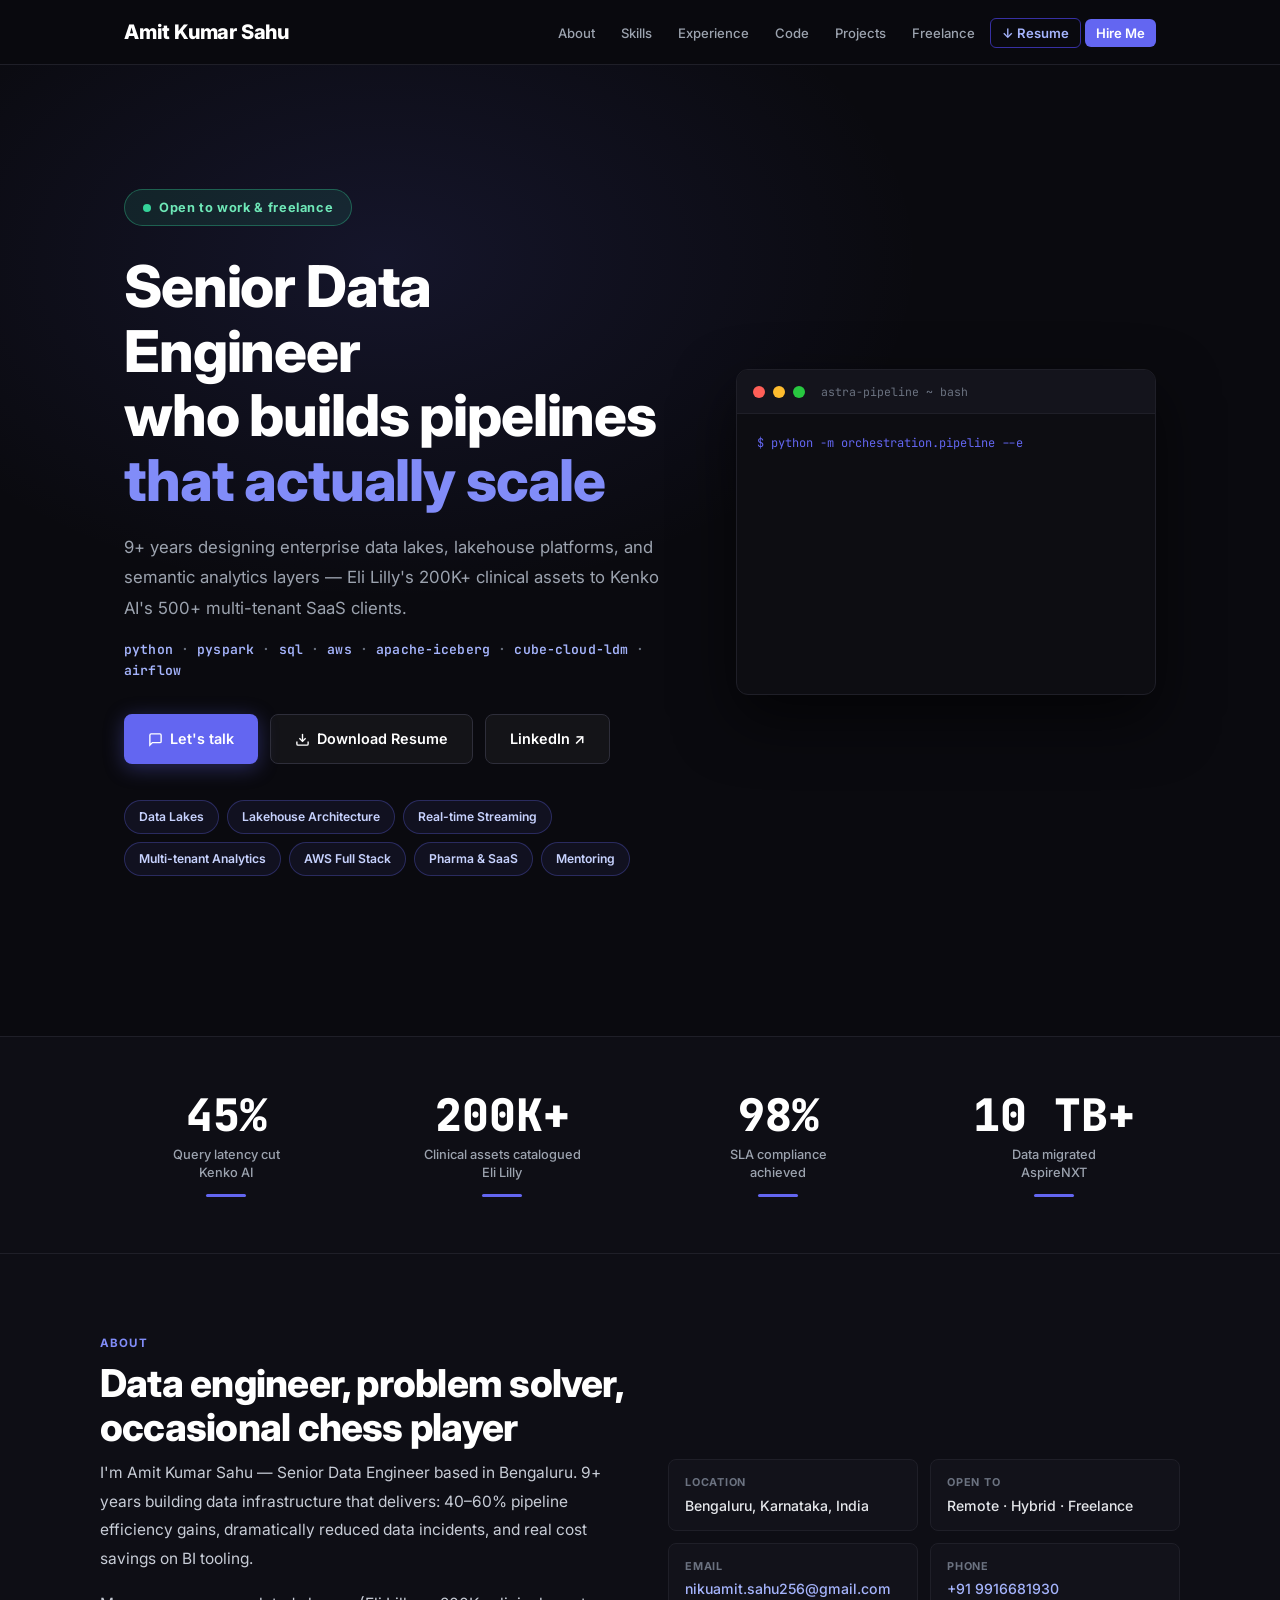
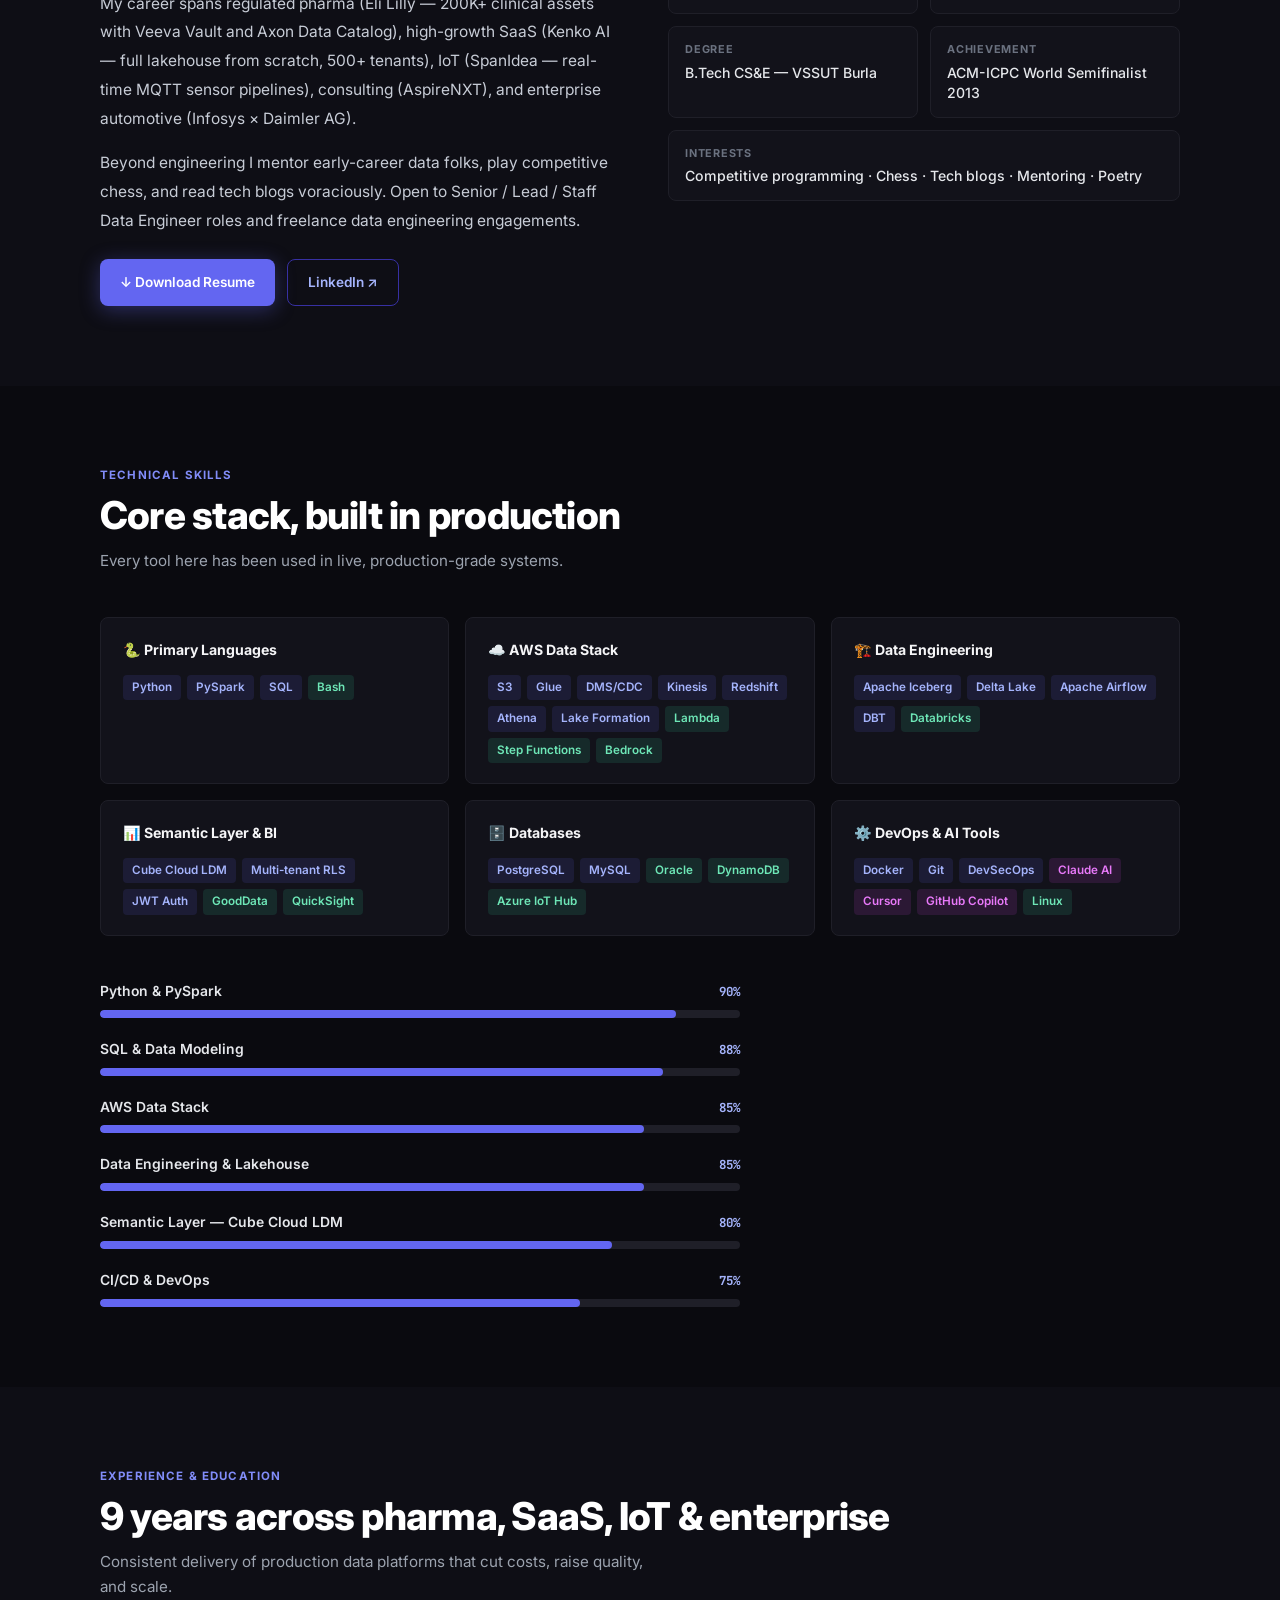
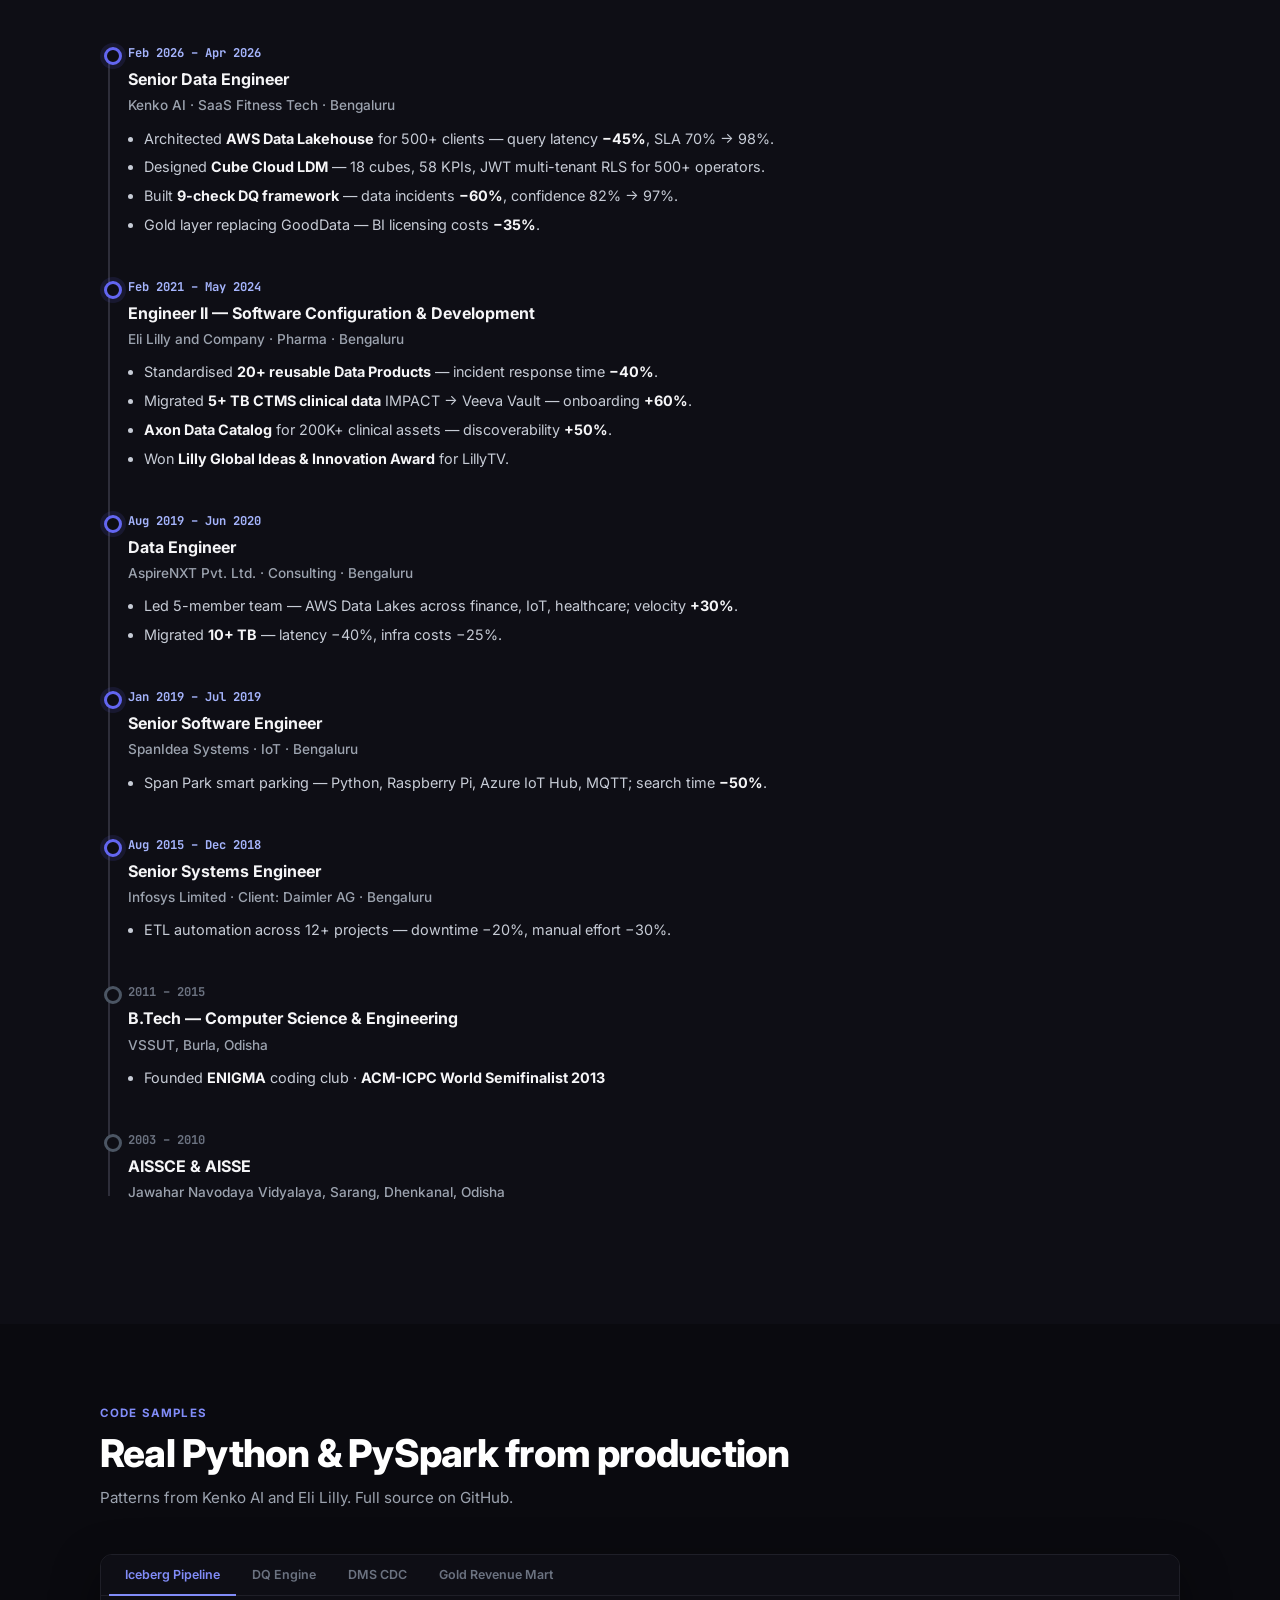
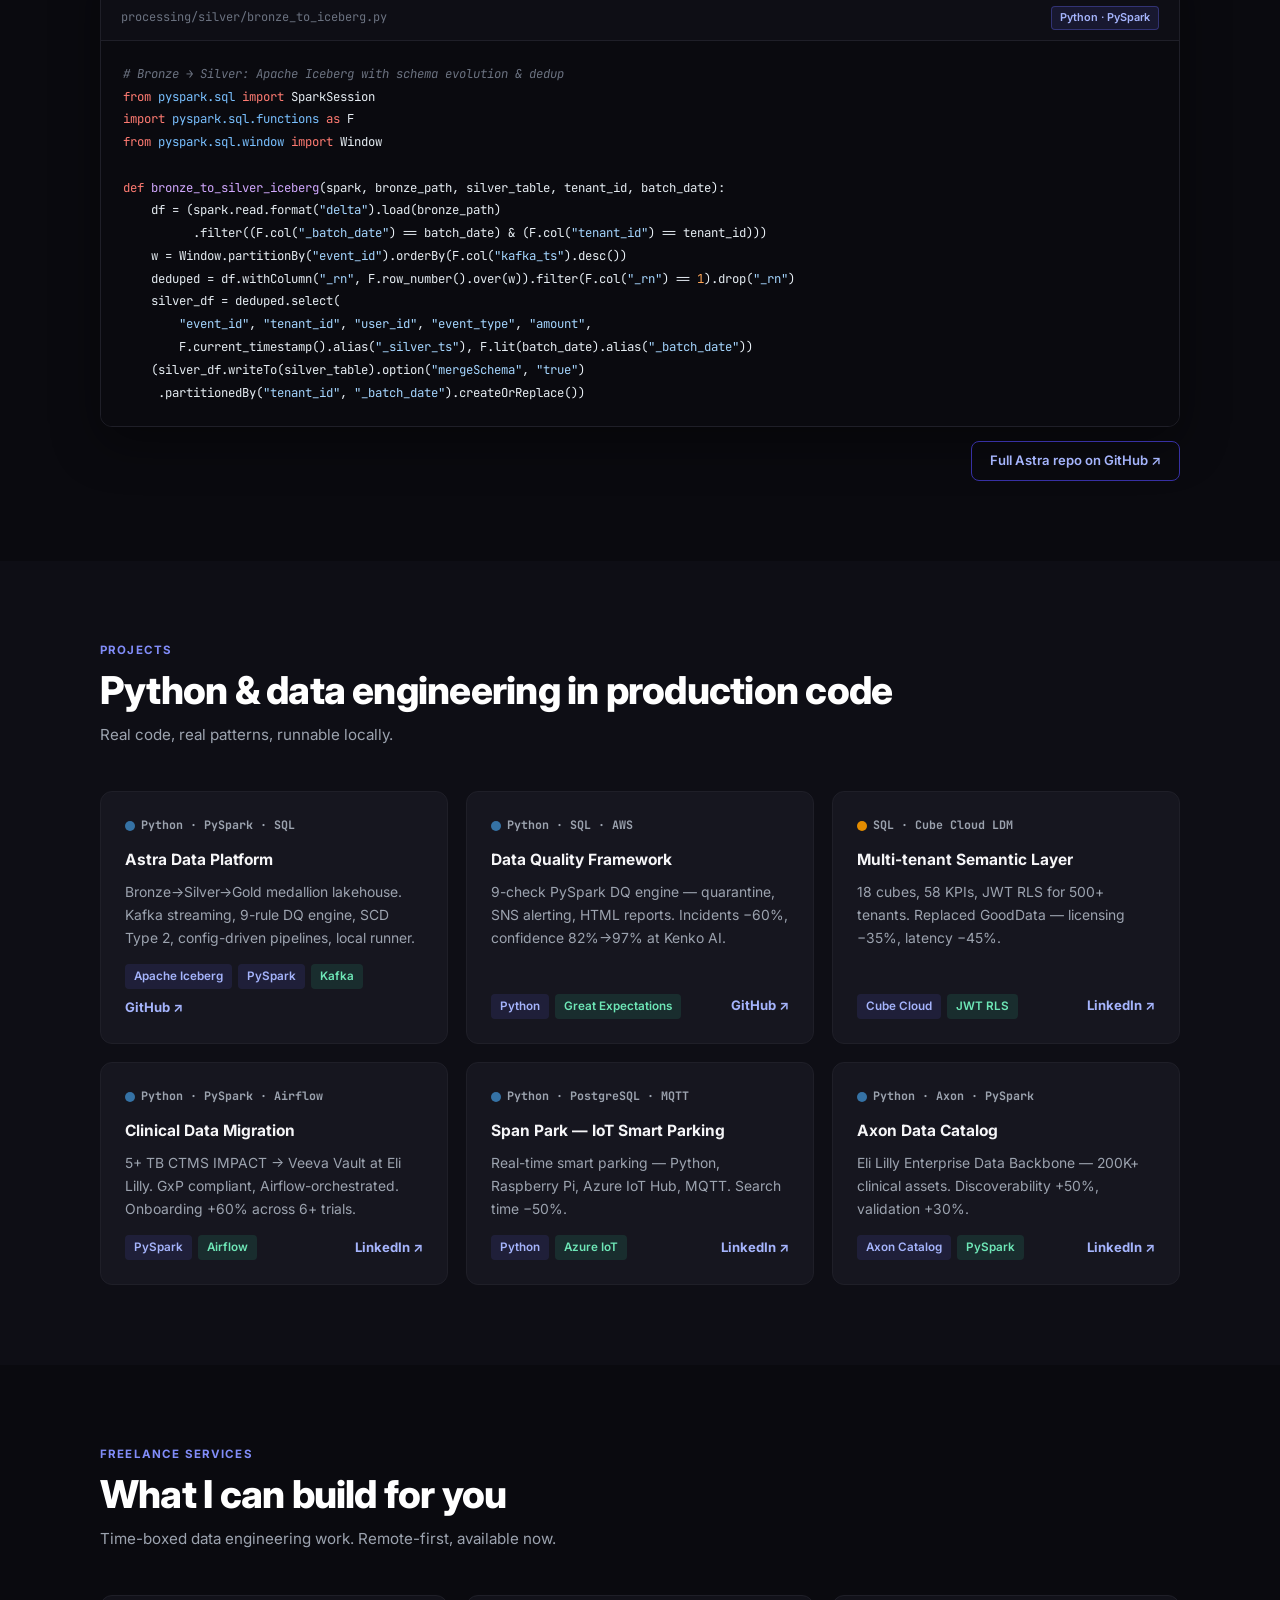
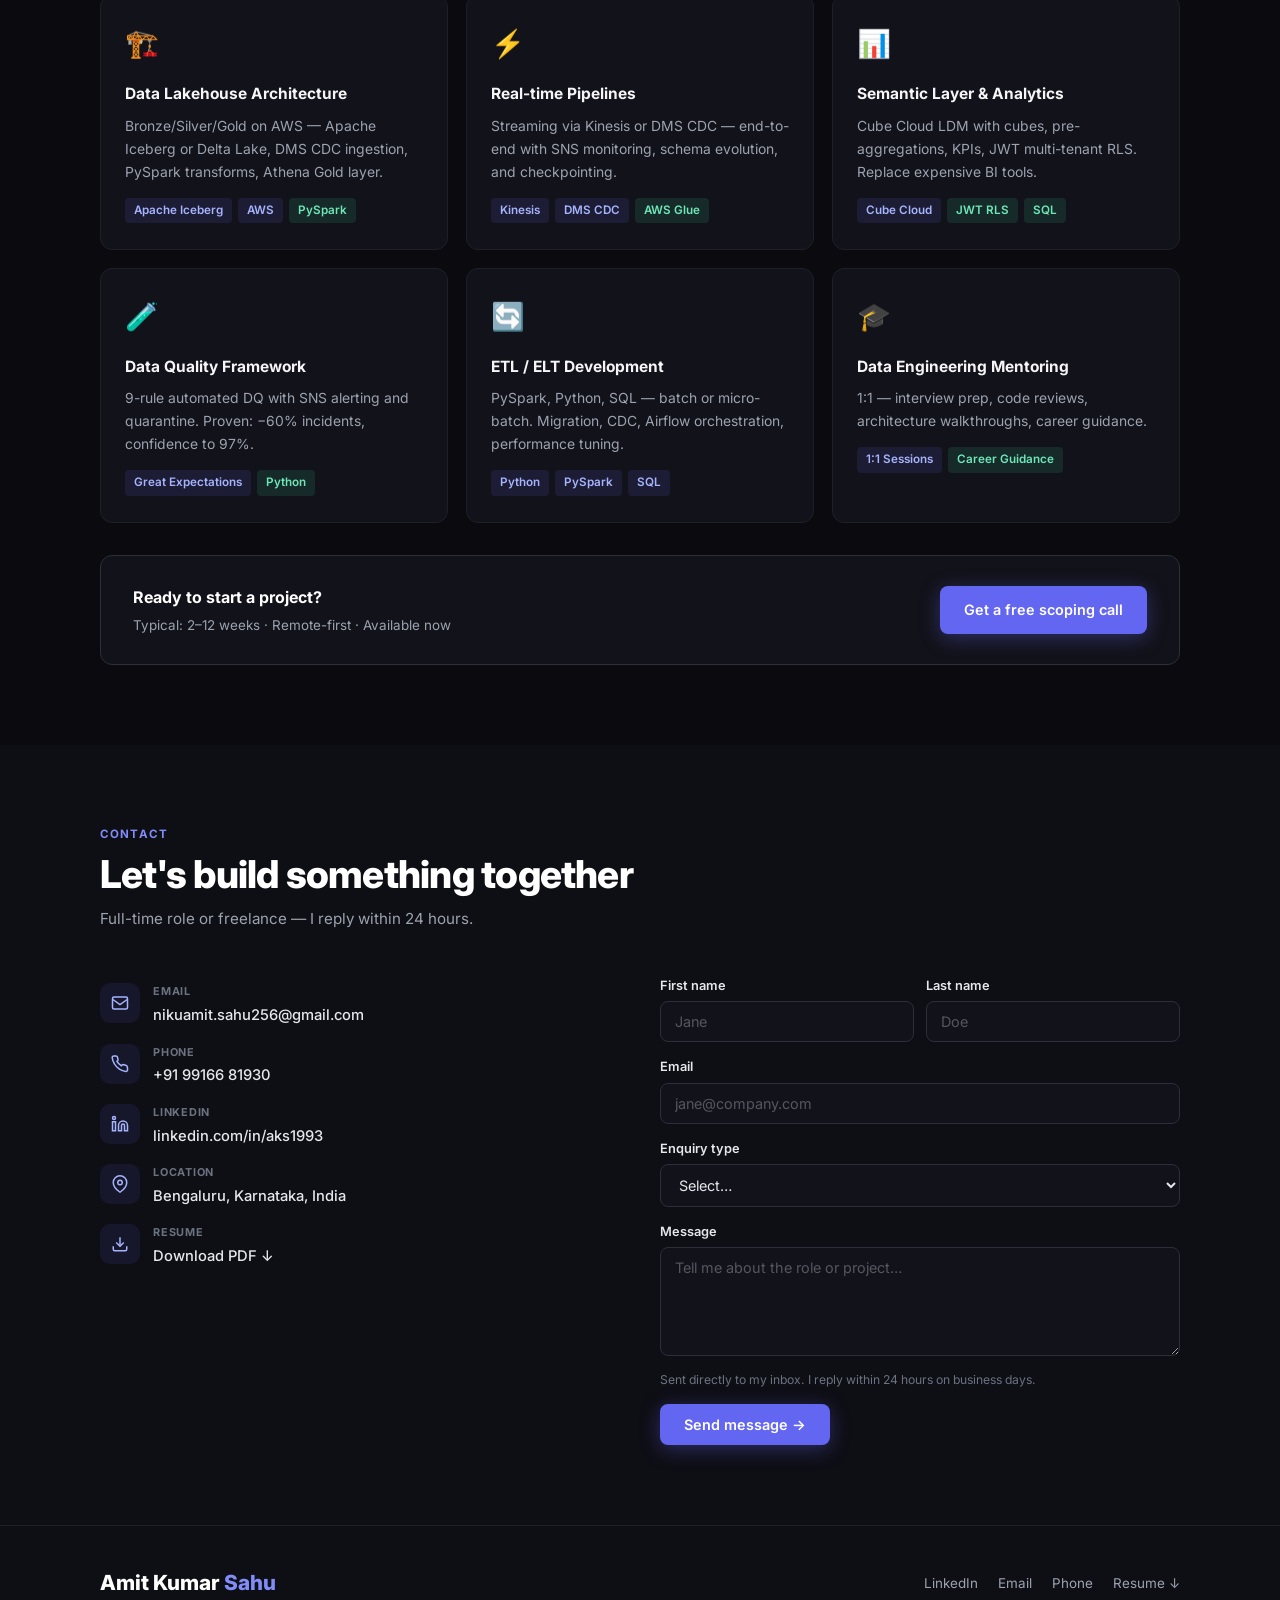
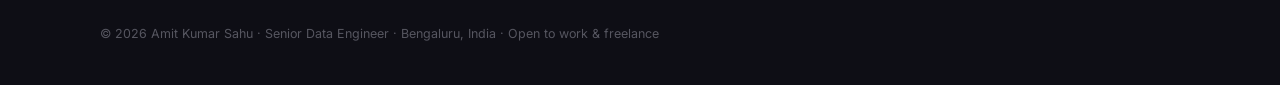
==== commit a425ec71: "redesign: dark minimal portfolio" ====
--- a/index.html
+++ b/index.html
@@ -6,189 +6,188 @@
   <meta name="description" content="Amit Kumar Sahu — Senior Data Engineer. Python · PySpark · SQL · AWS · Apache Iceberg."/>
   <title>Amit Kumar Sahu | Senior Data Engineer</title>
   <link rel="preconnect" href="https://fonts.googleapis.com"/>
-  <link href="https://fonts.googleapis.com/css2?family=Inter:wght@400;500;600;700;800&display=swap" rel="stylesheet"/>
+  <link rel="preconnect" href="https://fonts.gstatic.com" crossorigin/>
+  <link href="https://fonts.googleapis.com/css2?family=Inter:wght@400;500;600;700;800&family=JetBrains+Mono:wght@400;500;600;700&display=swap" rel="stylesheet"/>
   <style>
     *,*::before,*::after{box-sizing:border-box;margin:0;padding:0}
     html{scroll-behavior:smooth}
-    body{font-family:'Inter',Arial,sans-serif;background:#f4f6fa;color:#111827;line-height:1.65;font-size:16px;overflow-x:hidden}
-    a{color:#4f46e5;text-decoration:none}
+    body{font-family:'Inter',Arial,sans-serif;background:#0a0a0f;color:#e5e7eb;line-height:1.65;font-size:16px;overflow-x:hidden}
+    a{color:#818cf8;text-decoration:none}
     a:hover{text-decoration:underline}
 
     /* NAV */
-    nav{position:sticky;top:0;z-index:200;background:#fff;border-bottom:1px solid #e5e7eb;box-shadow:0 1px 8px rgba(0,0,0,.06)}
+    nav{position:sticky;top:0;z-index:200;background:rgba(10,10,15,.85);backdrop-filter:blur(10px);border-bottom:1px solid #1f1f28}
     .nav-inner{max-width:1080px;margin:0 auto;padding:0 24px;height:64px;display:flex;align-items:center;justify-content:space-between}
-    .nav-logo{font-size:1.4rem;font-weight:800;background:linear-gradient(135deg,#4f46e5,#7c3aed);-webkit-background-clip:text;-webkit-text-fill-color:transparent;background-clip:text;text-decoration:none!important;cursor:pointer}
+    .nav-logo{font-family:'Inter',Arial,sans-serif;font-size:1.25rem;font-weight:800;color:#ffffff;text-decoration:none!important;cursor:pointer;letter-spacing:-.01em}
     .nav-menu{display:flex;gap:4px;list-style:none;align-items:center}
-    .nav-menu a{font-size:.82rem;font-weight:500;color:#374151;padding:6px 11px;border-radius:6px;transition:background .15s,color .15s;white-space:nowrap}
-    .nav-menu a:hover{background:#ede9fe;color:#4f46e5;text-decoration:none}
-    .nav-hire{background:linear-gradient(135deg,#4f46e5,#7c3aed)!important;color:#fff!important;border-radius:6px!important;font-weight:600!important}
-    .nav-dl{border:1.5px solid #4f46e5!important;color:#4f46e5!important;border-radius:6px!important;font-weight:600!important}
+    .nav-menu a{font-size:.82rem;font-weight:500;color:#9ca3af;padding:6px 11px;border-radius:6px;transition:background .15s,color .15s;white-space:nowrap}
+    .nav-menu a:hover{background:#16161f;color:#a5b4fc;text-decoration:none}
+    .nav-hire{background:#6366f1!important;color:#fff!important;border-radius:6px!important;font-weight:600!important}
+    .nav-hire:hover{background:#4f46e5!important;color:#fff!important}
+    .nav-dl{border:1.5px solid #3730a3!important;color:#a5b4fc!important;border-radius:6px!important;font-weight:600!important}
+    .nav-toggle{display:none;background:none;border:none;color:#e5e7eb;font-size:1.4rem;cursor:pointer;padding:4px 8px}
 
     /* BUTTONS */
     .btn{display:inline-flex;align-items:center;gap:7px;font-family:'Inter',Arial,sans-serif;font-size:.9rem;font-weight:600;padding:12px 24px;border-radius:8px;border:none;cursor:pointer;transition:all .2s;text-decoration:none!important}
-    .btn-primary{background:linear-gradient(135deg,#4f46e5,#7c3aed);color:#fff;box-shadow:0 4px 15px rgba(79,70,229,.3)}
-    .btn-primary:hover{transform:translateY(-2px);box-shadow:0 8px 25px rgba(79,70,229,.4)}
-    .btn-secondary{background:rgba(255,255,255,.15);color:#fff;border:2px solid rgba(255,255,255,.6)}
-    .btn-secondary:hover{background:rgba(255,255,255,.25);transform:translateY(-1px)}
-    .btn-light{background:#fff;color:#4f46e5;border:2px solid #e5e7eb}
-    .btn-light:hover{border-color:#4f46e5;transform:translateY(-1px)}
+    .btn-primary{background:#6366f1;color:#fff;box-shadow:0 4px 20px rgba(99,102,241,.35)}
+    .btn-primary:hover{background:#4f46e5;transform:translateY(-2px);box-shadow:0 8px 28px rgba(99,102,241,.45)}
+    .btn-secondary{background:rgba(255,255,255,.04);color:#fff;border:1.5px solid #2e2e3a}
+    .btn-secondary:hover{background:rgba(255,255,255,.08);border-color:#4b4b5c;transform:translateY(-1px)}
+    .btn-light{background:transparent;color:#a5b4fc;border:1.5px solid #3730a3}
+    .btn-light:hover{border-color:#6366f1;background:rgba(99,102,241,.08);transform:translateY(-1px)}
 
     /* HERO */
-    #hero{background:linear-gradient(135deg,#1e1b4b 0%,#312e81 50%,#1e1b4b 100%);min-height:100vh;display:flex;align-items:center;padding-top:64px}
-    .hero-inner{max-width:1080px;margin:0 auto;padding:60px 24px 80px;display:grid;grid-template-columns:1fr 420px;gap:60px;align-items:center;width:100%}
-    .hero-badge{display:inline-flex;align-items:center;gap:8px;background:rgba(52,211,153,.2);border:2px solid rgba(52,211,153,.5);color:#6ee7b7;font-size:.8rem;font-weight:700;letter-spacing:.05em;padding:7px 18px;border-radius:99px;margin-bottom:28px}
+    #hero{background:#0a0a0f;min-height:100vh;display:flex;align-items:center;padding-top:64px;position:relative}
+    #hero::before{content:'';position:absolute;inset:0;background:radial-gradient(ellipse 60% 50% at 30% 20%,rgba(99,102,241,.12),transparent 70%);pointer-events:none}
+    .hero-inner{max-width:1080px;margin:0 auto;padding:60px 24px 80px;display:grid;grid-template-columns:1fr 420px;gap:60px;align-items:center;width:100%;position:relative;z-index:1}
+    .hero-badge{display:inline-flex;align-items:center;gap:8px;background:rgba(52,211,153,.1);border:1.5px solid rgba(52,211,153,.35);color:#6ee7b7;font-size:.8rem;font-weight:700;letter-spacing:.05em;padding:7px 18px;border-radius:99px;margin-bottom:28px}
     .pulse{width:8px;height:8px;background:#34d399;border-radius:50%;animation:pulse-dot 2s infinite;flex-shrink:0}
     @keyframes pulse-dot{0%,100%{opacity:1;transform:scale(1)}50%{opacity:.3;transform:scale(.6)}}
     .hero-h1{font-family:'Inter',Arial,sans-serif;font-size:clamp(2.2rem,4.5vw,3.6rem);font-weight:800;line-height:1.12;color:#ffffff;margin-bottom:20px;letter-spacing:-.02em}
-    .hero-h1 .accent{color:#a5b4fc;font-weight:800}
-    .hero-lead{font-size:1.05rem;color:#c7d2fe;max-width:52ch;line-height:1.8;margin-bottom:16px;font-weight:400}
-    .hero-stack{font-size:.82rem;color:#818cf8;margin-bottom:32px;font-weight:500;letter-spacing:.01em}
-    .hero-stack b{color:#a5b4fc;font-weight:700}
+    .hero-h1 .accent{color:#818cf8;font-weight:800}
+    .hero-lead{font-size:1.05rem;color:#9ca3af;max-width:52ch;line-height:1.8;margin-bottom:16px;font-weight:400}
+    .hero-stack{font-size:.82rem;color:#6b7280;margin-bottom:32px;font-weight:500;letter-spacing:.01em;font-family:'JetBrains Mono',monospace}
+    .hero-stack b{color:#a5b4fc;font-weight:600}
     .hero-ctas{display:flex;gap:12px;flex-wrap:wrap;margin-bottom:36px}
     .hero-pills{display:flex;flex-wrap:wrap;gap:8px}
-    .hpill{font-size:.76rem;font-weight:600;background:rgba(165,180,252,.15);border:1.5px solid rgba(165,180,252,.4);color:#e0e7ff;padding:6px 14px;border-radius:99px}
+    .hpill{font-size:.76rem;font-weight:600;background:rgba(99,102,241,.08);border:1.5px solid rgba(99,102,241,.3);color:#c7d2fe;padding:6px 14px;border-radius:99px}
 
     /* TERMINAL */
-    .terminal{background:#0f0e1a;border:1px solid #312e81;border-radius:12px;overflow:hidden;box-shadow:0 24px 60px rgba(0,0,0,.5)}
-    .term-bar{background:#1e1b4b;padding:12px 16px;display:flex;align-items:center;gap:8px;border-bottom:1px solid #312e81}
+    .terminal{background:#0d0d12;border:1px solid #1f1f28;border-radius:12px;overflow:hidden;box-shadow:0 24px 60px rgba(0,0,0,.6)}
+    .term-bar{background:#14141c;padding:12px 16px;display:flex;align-items:center;gap:8px;border-bottom:1px solid #1f1f28}
     .term-dot{width:12px;height:12px;border-radius:50%}
-    .term-title{font-size:.72rem;color:#818cf8;margin-left:8px;font-family:monospace}
-    .term-body{padding:18px 20px;font-family:'Courier New',monospace;font-size:.75rem;line-height:1.9;min-height:280px;color:#a5b4fc}
+    .term-title{font-size:.72rem;color:#6b7280;margin-left:8px;font-family:'JetBrains Mono',monospace}
+    .term-body{padding:18px 20px;font-family:'JetBrains Mono',monospace;font-size:.75rem;line-height:1.9;min-height:280px;color:#a5b4fc;white-space:pre-wrap}
     .t-grn{color:#34d399}.t-blu{color:#818cf8}.t-yel{color:#fbbf24}
-    .t-wht{color:#e0e7ff}.t-dim{color:#6366f1}.t-cyn{color:#67e8f9}
+    .t-wht{color:#e5e7eb}.t-dim{color:#6366f1}.t-cyn{color:#67e8f9}
     .term-cursor{display:inline-block;width:8px;height:1em;background:#818cf8;margin-left:2px;animation:blink .8s infinite;vertical-align:text-bottom}
     @keyframes blink{0%,100%{opacity:1}50%{opacity:0}}
 
     /* SECTIONS */
-    section{padding:80px 24px;position:relative;z-index:1}
-    section.alt{background:#fff}
+    section{padding:80px 24px;position:relative;z-index:1;background:#0a0a0f}
+    section.alt{background:#0e0e15}
     .wrap{max-width:1080px;margin:0 auto}
-    .eyebrow{font-size:.72rem;font-weight:700;letter-spacing:.1em;text-transform:uppercase;color:#4f46e5;margin-bottom:8px}
-    .sec-title{font-size:clamp(1.8rem,3vw,2.4rem);font-weight:800;color:#111827;margin-bottom:10px;line-height:1.15;letter-spacing:-.02em}
-    .sec-sub{font-size:.95rem;color:#4b5563;max-width:56ch;margin-bottom:44px}
+    .eyebrow{font-size:.72rem;font-weight:700;letter-spacing:.1em;text-transform:uppercase;color:#818cf8;margin-bottom:8px}
+    .sec-title{font-size:clamp(1.8rem,3vw,2.4rem);font-weight:800;color:#ffffff;margin-bottom:10px;line-height:1.15;letter-spacing:-.02em}
+    .sec-sub{font-size:.95rem;color:#9ca3af;max-width:56ch;margin-bottom:44px}
 
     /* METRICS */
-    .metrics-band{background:linear-gradient(135deg,#1e1b4b,#312e81);padding:56px 24px}
+    .metrics-band{background:#0e0e15;border-top:1px solid #1f1f28;border-bottom:1px solid #1f1f28;padding:56px 24px}
     .metrics-inner{max-width:1080px;margin:0 auto;display:grid;grid-template-columns:repeat(4,1fr);gap:24px;text-align:center}
-    .m-num{font-size:2.8rem;font-weight:800;color:#fff;line-height:1}
-    .m-lbl{font-size:.8rem;color:#c7d2fe;margin-top:8px;line-height:1.4;font-weight:500}
-    .m-bar{width:40px;height:3px;background:linear-gradient(90deg,#818cf8,#a5b4fc);margin:12px auto 0;border-radius:2px}
+    .m-num{font-size:2.8rem;font-weight:800;color:#fff;line-height:1;font-family:'JetBrains Mono',monospace}
+    .m-lbl{font-size:.8rem;color:#9ca3af;margin-top:8px;line-height:1.4;font-weight:500}
+    .m-bar{width:40px;height:3px;background:#6366f1;margin:12px auto 0;border-radius:2px}
 
     /* ABOUT */
     .about-grid{display:grid;grid-template-columns:1fr 1fr;gap:56px;align-items:start}
-    .about-body{font-size:.97rem;color:#1f2937;line-height:1.85;display:flex;flex-direction:column;gap:16px}
+    .about-body{font-size:.97rem;color:#c7ccd6;line-height:1.85;display:flex;flex-direction:column;gap:16px}
     .meta-grid{display:grid;grid-template-columns:1fr 1fr;gap:12px}
-    .meta-card{background:#f4f6fa;border:1.5px solid #e5e7eb;border-radius:8px;padding:14px 16px;transition:border-color .2s}
-    .meta-card:hover{border-color:#4f46e5}
+    .meta-card{background:#12121a;border:1.5px solid #1f1f28;border-radius:8px;padding:14px 16px;transition:border-color .2s}
+    .meta-card:hover{border-color:#6366f1}
     .meta-label{font-size:.68rem;font-weight:700;letter-spacing:.07em;text-transform:uppercase;color:#6b7280;margin-bottom:4px}
-    .meta-val{font-size:.88rem;color:#1f2937;line-height:1.4;font-weight:500}
-    .meta-val a{color:#4f46e5}
+    .meta-val{font-size:.88rem;color:#e5e7eb;line-height:1.4;font-weight:500}
+    .meta-val a{color:#a5b4fc}
 
     /* SKILLS */
     .skills-cols{display:grid;grid-template-columns:repeat(auto-fill,minmax(290px,1fr));gap:16px}
-    .sk-card{background:#fff;border:1.5px solid #e5e7eb;border-radius:8px;padding:20px 22px;transition:all .2s}
-    .sk-card:hover{box-shadow:0 8px 24px rgba(0,0,0,.08);border-color:#a5b4fc;transform:translateY(-2px)}
-    section.alt .sk-card{background:#f4f6fa}
-    .sk-head{font-size:.88rem;font-weight:700;color:#111827;margin-bottom:14px;display:flex;align-items:center;gap:8px}
+    .sk-card{background:#12121a;border:1.5px solid #1f1f28;border-radius:8px;padding:20px 22px;transition:all .2s}
+    .sk-card:hover{box-shadow:0 8px 24px rgba(0,0,0,.3);border-color:#3730a3;transform:translateY(-2px)}
+    section.alt .sk-card{background:#16161f}
+    .sk-head{font-size:.88rem;font-weight:700;color:#f5f5f7;margin-bottom:14px;display:flex;align-items:center;gap:8px}
     .tags{display:flex;flex-wrap:wrap;gap:6px}
-    .t-blue{font-size:.73rem;font-weight:600;background:#ede9fe;color:#4338ca;padding:3px 9px;border-radius:4px}
-    .t-teal{font-size:.73rem;font-weight:600;background:#d1fae5;color:#065f46;padding:3px 9px;border-radius:4px}
-    .t-purple{font-size:.73rem;font-weight:600;background:#fae8ff;color:#7e22ce;padding:3px 9px;border-radius:4px}
+    .t-blue{font-size:.73rem;font-weight:600;background:rgba(99,102,241,.12);color:#a5b4fc;padding:3px 9px;border-radius:4px}
+    .t-teal{font-size:.73rem;font-weight:600;background:rgba(52,211,153,.12);color:#6ee7b7;padding:3px 9px;border-radius:4px}
+    .t-purple{font-size:.73rem;font-weight:600;background:rgba(217,70,239,.12);color:#e879f9;padding:3px 9px;border-radius:4px}
     .bars{margin-top:44px;display:flex;flex-direction:column;gap:20px;max-width:640px}
     .bar-top{display:flex;justify-content:space-between;align-items:baseline;margin-bottom:7px}
-    .bar-label{font-size:.87rem;font-weight:600;color:#1f2937}
-    .bar-pct{font-size:.78rem;font-weight:700;color:#4f46e5;font-family:monospace}
-    .bar-track{height:8px;background:#e5e7eb;border-radius:99px;overflow:hidden}
-    .bar-fill{height:100%;border-radius:99px;width:0;transition:width 1.5s cubic-bezier(.4,0,.2,1)}
-    .b1{background:linear-gradient(90deg,#4f46e5,#7c3aed)}
-    .b2{background:linear-gradient(90deg,#7c3aed,#db2777)}
-    .b3{background:linear-gradient(90deg,#f59e0b,#ef4444)}
-    .b4{background:linear-gradient(90deg,#10b981,#4f46e5)}
-    .b5{background:linear-gradient(90deg,#06b6d4,#4f46e5)}
-    .b6{background:linear-gradient(90deg,#6366f1,#7c3aed)}
+    .bar-label{font-size:.87rem;font-weight:600;color:#e5e7eb}
+    .bar-pct{font-size:.78rem;font-weight:700;color:#a5b4fc;font-family:'JetBrains Mono',monospace}
+    .bar-track{height:8px;background:#1f1f28;border-radius:99px;overflow:hidden}
+    .bar-fill{height:100%;border-radius:99px;width:0;background:#6366f1;transition:width 1.5s cubic-bezier(.4,0,.2,1)}
 
     /* EXPERIENCE */
     .timeline{position:relative;padding-left:28px}
-    .timeline::before{content:'';position:absolute;left:8px;top:8px;bottom:8px;width:2px;background:linear-gradient(to bottom,#4f46e5,#7c3aed,#10b981)}
+    .timeline::before{content:'';position:absolute;left:8px;top:8px;bottom:8px;width:2px;background:#2e2e3a}
     .tl{position:relative;margin-bottom:40px}
-    .tl-dot{position:absolute;left:-24px;top:4px;width:18px;height:18px;border-radius:50%;background:#fff;border:3px solid #4f46e5;box-shadow:0 0 0 4px rgba(79,70,229,.12)}
-    .tl-dot.gray{border-color:#9ca3af;box-shadow:none}
-    .tl-period{font-size:.76rem;font-weight:700;color:#4f46e5;font-family:monospace;margin-bottom:3px}
-    .tl-dot.gray~.tl-body .tl-period{color:#9ca3af}
-    .tl-role{font-weight:700;font-size:1rem;color:#111827}
-    .tl-org{font-size:.85rem;color:#6b7280;margin-bottom:10px;margin-top:2px;font-weight:500}
+    .tl-dot{position:absolute;left:-24px;top:4px;width:18px;height:18px;border-radius:50%;background:#0e0e15;border:3px solid #6366f1;box-shadow:0 0 0 4px rgba(99,102,241,.12)}
+    .tl-dot.gray{border-color:#4b5563;box-shadow:none}
+    .tl-period{font-size:.76rem;font-weight:700;color:#a5b4fc;font-family:'JetBrains Mono',monospace;margin-bottom:3px}
+    .tl-dot.gray~.tl-body .tl-period{color:#6b7280}
+    .tl-role{font-weight:700;font-size:1rem;color:#f5f5f7}
+    .tl-org{font-size:.85rem;color:#9ca3af;margin-bottom:10px;margin-top:2px;font-weight:500}
     .tl-ul{padding-left:16px;display:flex;flex-direction:column;gap:5px}
-    .tl-ul li{font-size:.9rem;color:#374151;line-height:1.65}
-    .tl-ul li b{color:#111827;font-weight:700}
+    .tl-ul li{font-size:.9rem;color:#c7ccd6;line-height:1.65}
+    .tl-ul li b{color:#f5f5f7;font-weight:700}
 
     /* CODE */
-    .code-wrap{border:1px solid #21262d;border-radius:12px;overflow:hidden;box-shadow:0 16px 48px rgba(0,0,0,.2)}
-    .code-tabs-wrap{background:#161b22;padding:0 8px;border-bottom:1px solid #21262d}
+    .code-wrap{border:1px solid #1f1f28;border-radius:12px;overflow:hidden;box-shadow:0 16px 48px rgba(0,0,0,.4)}
+    .code-tabs-wrap{background:#0e0e15;padding:0 8px;border-bottom:1px solid #1f1f28}
     .code-tabs{display:flex;flex-wrap:wrap}
-    .code-tab{font-size:.78rem;font-weight:600;padding:12px 16px;cursor:pointer;color:#8b949e;border:none;border-bottom:2px solid transparent;background:none;font-family:'Inter',Arial,sans-serif;transition:all .15s;margin-bottom:-1px}
+    .code-tab{font-size:.78rem;font-weight:600;padding:12px 16px;cursor:pointer;color:#6b7280;border:none;border-bottom:2px solid transparent;background:none;font-family:'Inter',Arial,sans-serif;transition:all .15s;margin-bottom:-1px}
     .code-tab.active{color:#818cf8;border-bottom-color:#818cf8}
-    .code-tab:hover{color:#e6edf3}
-    .code-panels{background:#0d1117}
+    .code-tab:hover{color:#e5e7eb}
+    .code-panels{background:#0a0a0f}
     .code-panel{display:none}
     .code-panel.active{display:block}
-    .code-hdr{display:flex;align-items:center;justify-content:space-between;padding:10px 20px;background:#161b22;border-bottom:1px solid #21262d}
-    .code-fname{font-size:.75rem;color:#8b949e;font-family:monospace}
-    .code-badge{font-size:.68rem;font-weight:600;background:#1f6feb22;color:#818cf8;border:1px solid #1f6feb55;padding:2px 8px;border-radius:4px}
-    pre.cb{margin:0;padding:22px;overflow-x:auto;font-size:.77rem;line-height:1.85;font-family:'Courier New',monospace;color:#e6edf3}
-    .kw{color:#ff7b72}.fn{color:#d2a8ff}.st{color:#a5d6ff}.cm{color:#8b949e;font-style:italic}.nm{color:#79c0ff}.dc{color:#ffa657}
+    .code-hdr{display:flex;align-items:center;justify-content:space-between;padding:10px 20px;background:#0e0e15;border-bottom:1px solid #1f1f28}
+    .code-fname{font-size:.75rem;color:#6b7280;font-family:'JetBrains Mono',monospace}
+    .code-badge{font-size:.68rem;font-weight:600;background:rgba(99,102,241,.12);color:#a5b4fc;border:1px solid rgba(99,102,241,.35);padding:2px 8px;border-radius:4px}
+    pre.cb{margin:0;padding:22px;overflow-x:auto;font-size:.77rem;line-height:1.85;font-family:'JetBrains Mono',monospace;color:#e6edf3}
+    .kw{color:#ff7b72}.fn{color:#d2a8ff}.st{color:#a5d6ff}.cm{color:#6b7280;font-style:italic}.nm{color:#79c0ff}.dc{color:#ffa657}
 
     /* PROJECTS */
     .proj-grid{display:grid;grid-template-columns:repeat(auto-fill,minmax(300px,1fr));gap:18px}
-    .proj-card{background:#fff;border:1.5px solid #e5e7eb;border-radius:12px;padding:24px;transition:all .2s;display:flex;flex-direction:column}
-    .proj-card:hover{box-shadow:0 12px 40px rgba(0,0,0,.1);border-color:#a5b4fc;transform:translateY(-3px)}
-    section.alt .proj-card{background:#f4f6fa}
-    .proj-lang{font-size:.73rem;font-weight:700;color:#4b5563;margin-bottom:12px;font-family:monospace;display:flex;align-items:center;gap:6px}
+    .proj-card{background:#12121a;border:1.5px solid #1f1f28;border-radius:12px;padding:24px;transition:all .2s;display:flex;flex-direction:column}
+    .proj-card:hover{box-shadow:0 12px 40px rgba(0,0,0,.4);border-color:#3730a3;transform:translateY(-3px)}
+    section.alt .proj-card{background:#16161f}
+    .proj-lang{font-size:.73rem;font-weight:700;color:#9ca3af;margin-bottom:12px;font-family:'JetBrains Mono',monospace;display:flex;align-items:center;gap:6px}
     .proj-dot{width:10px;height:10px;border-radius:50%;flex-shrink:0}
-    .proj-name{font-weight:700;font-size:.97rem;color:#111827;margin-bottom:8px}
-    .proj-desc{font-size:.87rem;color:#374151;line-height:1.65;margin-bottom:14px;flex:1}
+    .proj-name{font-weight:700;font-size:.97rem;color:#f5f5f7;margin-bottom:8px}
+    .proj-desc{font-size:.87rem;color:#9ca3af;line-height:1.65;margin-bottom:14px;flex:1}
     .proj-footer{display:flex;align-items:center;justify-content:space-between;flex-wrap:wrap;gap:8px;margin-top:auto}
-    .proj-link{font-size:.82rem;font-weight:700;color:#4f46e5}
+    .proj-link{font-size:.82rem;font-weight:700;color:#a5b4fc}
 
     /* SERVICES */
     .svc-grid{display:grid;grid-template-columns:repeat(auto-fill,minmax(300px,1fr));gap:18px}
-    .svc-card{background:#fff;border:1.5px solid #e5e7eb;border-radius:12px;padding:26px 24px;transition:all .2s}
-    .svc-card:hover{box-shadow:0 12px 40px rgba(0,0,0,.1);border-color:#a5b4fc;transform:translateY(-3px)}
-    section.alt .svc-card{background:#f4f6fa}
-    section.alt .svc-card:hover{background:#fff}
+    .svc-card{background:#12121a;border:1.5px solid #1f1f28;border-radius:12px;padding:26px 24px;transition:all .2s}
+    .svc-card:hover{box-shadow:0 12px 40px rgba(0,0,0,.4);border-color:#3730a3;transform:translateY(-3px)}
+    section.alt .svc-card{background:#16161f}
+    section.alt .svc-card:hover{background:#1a1a24}
     .svc-icon{font-size:1.7rem;margin-bottom:14px}
-    .svc-name{font-weight:700;font-size:.97rem;color:#111827;margin-bottom:8px}
-    .svc-desc{font-size:.87rem;color:#374151;line-height:1.65;margin-bottom:14px}
-    .cta-strip{margin-top:32px;background:linear-gradient(135deg,#1e1b4b,#312e81);border-radius:12px;padding:28px 32px;display:flex;align-items:center;justify-content:space-between;flex-wrap:wrap;gap:16px}
+    .svc-name{font-weight:700;font-size:.97rem;color:#f5f5f7;margin-bottom:8px}
+    .svc-desc{font-size:.87rem;color:#9ca3af;line-height:1.65;margin-bottom:14px}
+    .cta-strip{margin-top:32px;background:#12121a;border:1.5px solid #2e2e3a;border-radius:12px;padding:28px 32px;display:flex;align-items:center;justify-content:space-between;flex-wrap:wrap;gap:16px}
     .cta-strip-text{font-weight:700;font-size:1rem;color:#fff}
-    .cta-strip-sub{font-size:.84rem;color:#a5b4fc;margin-top:4px}
+    .cta-strip-sub{font-size:.84rem;color:#9ca3af;margin-top:4px}
 
     /* CONTACT */
     .contact-grid{display:grid;grid-template-columns:1fr 1fr;gap:56px;align-items:start}
     .ci-list{display:flex;flex-direction:column;gap:16px;margin-top:8px}
     .ci{display:flex;align-items:flex-start;gap:13px}
-    .ci-ico{width:40px;height:40px;background:#ede9fe;border-radius:10px;display:flex;align-items:center;justify-content:center;flex-shrink:0}
-    .ci-ico svg{stroke:#4f46e5}
+    .ci-ico{width:40px;height:40px;background:rgba(99,102,241,.1);border-radius:10px;display:flex;align-items:center;justify-content:center;flex-shrink:0}
+    .ci-ico svg{stroke:#a5b4fc}
     .ci-label{font-size:.68rem;font-weight:700;letter-spacing:.07em;text-transform:uppercase;color:#6b7280}
-    .ci-val{font-size:.92rem;color:#1f2937;margin-top:2px;font-weight:500}
-    .ci-val a{color:#1f2937}
-    .ci-val a:hover{color:#4f46e5}
+    .ci-val{font-size:.92rem;color:#e5e7eb;margin-top:2px;font-weight:500}
+    .ci-val a{color:#e5e7eb}
+    .ci-val a:hover{color:#a5b4fc}
     .cform{display:flex;flex-direction:column;gap:14px}
     .f2{display:grid;grid-template-columns:1fr 1fr;gap:12px}
     .fg{display:flex;flex-direction:column;gap:5px}
-    .fg label{font-size:.8rem;font-weight:600;color:#111827}
-    .fg input,.fg textarea,.fg select{font-family:'Inter',Arial,sans-serif;font-size:.9rem;padding:11px 14px;border:1.5px solid #e5e7eb;border-radius:8px;background:#f4f6fa;color:#111827;outline:none;resize:vertical;transition:border-color .2s}
-    .fg input:focus,.fg textarea:focus,.fg select:focus{border-color:#4f46e5;background:#fff;box-shadow:0 0 0 3px rgba(79,70,229,.08)}
+    .fg label{font-size:.8rem;font-weight:600;color:#e5e7eb}
+    .fg input,.fg textarea,.fg select{font-family:'Inter',Arial,sans-serif;font-size:.9rem;padding:11px 14px;border:1.5px solid #2e2e3a;border-radius:8px;background:#12121a;color:#e5e7eb;outline:none;resize:vertical;transition:border-color .2s}
+    .fg input::placeholder,.fg textarea::placeholder{color:#565660}
+    .fg input:focus,.fg textarea:focus,.fg select:focus{border-color:#6366f1;background:#16161f;box-shadow:0 0 0 3px rgba(99,102,241,.12)}
     .fnote{font-size:.76rem;color:#6b7280}
 
     /* FOOTER */
-    footer{background:#1e1b4b;padding:40px 24px}
+    footer{background:#0e0e15;border-top:1px solid #1f1f28;padding:40px 24px}
     .foot-inner{max-width:1080px;margin:0 auto;display:flex;align-items:center;justify-content:space-between;flex-wrap:wrap;gap:16px}
     .foot-brand{font-size:1.3rem;font-weight:800;color:#fff}
-    .foot-brand span{color:#a5b4fc}
+    .foot-brand span{color:#818cf8}
     .foot-links{display:flex;gap:20px}
-    .foot-links a{font-size:.84rem;color:#a5b4fc;transition:color .2s}
+    .foot-links a{font-size:.84rem;color:#9ca3af;transition:color .2s}
     .foot-links a:hover{color:#fff;text-decoration:none}
-    .foot-copy{width:100%;font-size:.78rem;color:#6366f1;margin-top:8px}
+    .foot-copy{width:100%;font-size:.78rem;color:#565660;margin-top:8px}
 
     /* SCROLL REVEAL */
     .reveal{opacity:0;transform:translateY(24px);transition:opacity .7s ease,transform .7s ease}
@@ -200,7 +199,11 @@
       .terminal{display:none}
       .about-grid,.contact-grid{grid-template-columns:1fr;gap:32px}
       .metrics-inner{grid-template-columns:1fr 1fr}
-      .nav-menu li:not(:last-child):not(:nth-last-child(2)){display:none}
+      .nav-toggle{display:block}
+      .nav-menu{position:fixed;top:64px;left:0;right:0;background:#0a0a0f;border-bottom:1px solid #1f1f28;flex-direction:column;align-items:stretch;padding:8px;gap:2px;display:none;max-height:calc(100vh - 64px);overflow-y:auto}
+      .nav-menu.open{display:flex}
+      .nav-menu li{width:100%}
+      .nav-menu a{display:block;padding:12px 14px}
       .f2{grid-template-columns:1fr}
     }
     @media(prefers-reduced-motion:reduce){
@@ -216,7 +219,8 @@
 <nav>
   <div class="nav-inner">
     <a href="#" class="nav-logo">Amit Kumar Sahu</a>
-    <ul class="nav-menu">
+    <button class="nav-toggle" id="navToggle" aria-label="Toggle menu" aria-expanded="false">☰</button>
+    <ul class="nav-menu" id="navMenu">
       <li><a href="#about">About</a></li>
       <li><a href="#skills">Skills</a></li>
       <li><a href="#experience">Experience</a></li>
@@ -273,10 +277,10 @@
 <!-- METRICS -->
 <div class="metrics-band">
   <div class="metrics-inner">
-    <div class="reveal"><div class="m-num" id="cnt-latency">45%</div><div class="m-lbl">Query latency cut<br>Kenko AI</div><div class="m-bar"></div></div>
-    <div class="reveal"><div class="m-num" id="cnt-assets">200K+</div><div class="m-lbl">Clinical assets catalogued<br>Eli Lilly</div><div class="m-bar"></div></div>
-    <div class="reveal"><div class="m-num" id="cnt-sla">98%</div><div class="m-lbl">SLA compliance<br>achieved</div><div class="m-bar"></div></div>
-    <div class="reveal"><div class="m-num" id="cnt-tb">10 TB+</div><div class="m-lbl">Data migrated<br>AspireNXT</div><div class="m-bar"></div></div>
+    <div class="reveal"><div class="m-num" data-target="45" data-suffix="%" id="cnt-latency">0%</div><div class="m-lbl">Query latency cut<br>Kenko AI</div><div class="m-bar"></div></div>
+    <div class="reveal"><div class="m-num" data-target="200" data-suffix="K+" id="cnt-assets">0</div><div class="m-lbl">Clinical assets catalogued<br>Eli Lilly</div><div class="m-bar"></div></div>
+    <div class="reveal"><div class="m-num" data-target="98" data-suffix="%" id="cnt-sla">0%</div><div class="m-lbl">SLA compliance<br>achieved</div><div class="m-bar"></div></div>
+    <div class="reveal"><div class="m-num" data-target="10" data-suffix=" TB+" id="cnt-tb">0</div><div class="m-lbl">Data migrated<br>AspireNXT</div><div class="m-bar"></div></div>
   </div>
 </div>
 
@@ -323,12 +327,12 @@
       <div class="sk-card reveal"><div class="sk-head">⚙️ DevOps &amp; AI Tools</div><div class="tags"><span class="t-blue">Docker</span><span class="t-blue">Git</span><span class="t-blue">DevSecOps</span><span class="t-purple">Claude AI</span><span class="t-purple">Cursor</span><span class="t-purple">GitHub Copilot</span><span class="t-teal">Linux</span></div></div>
     </div>
     <div class="bars reveal">
-      <div><div class="bar-top"><span class="bar-label">Python &amp; PySpark</span><span class="bar-pct">90%</span></div><div class="bar-track"><div class="bar-fill b1" data-w="90"></div></div></div>
-      <div><div class="bar-top"><span class="bar-label">SQL &amp; Data Modeling</span><span class="bar-pct">88%</span></div><div class="bar-track"><div class="bar-fill b2" data-w="88"></div></div></div>
-      <div><div class="bar-top"><span class="bar-label">AWS Data Stack</span><span class="bar-pct">85%</span></div><div class="bar-track"><div class="bar-fill b3" data-w="85"></div></div></div>
-      <div><div class="bar-top"><span class="bar-label">Data Engineering &amp; Lakehouse</span><span class="bar-pct">85%</span></div><div class="bar-track"><div class="bar-fill b4" data-w="85"></div></div></div>
-      <div><div class="bar-top"><span class="bar-label">Semantic Layer — Cube Cloud LDM</span><span class="bar-pct">80%</span></div><div class="bar-track"><div class="bar-fill b5" data-w="80"></div></div></div>
-      <div><div class="bar-top"><span class="bar-label">CI/CD &amp; DevOps</span><span class="bar-pct">75%</span></div><div class="bar-track"><div class="bar-fill b6" data-w="75"></div></div></div>
+      <div><div class="bar-top"><span class="bar-label">Python &amp; PySpark</span><span class="bar-pct">90%</span></div><div class="bar-track"><div class="bar-fill" data-w="90"></div></div></div>
+      <div><div class="bar-top"><span class="bar-label">SQL &amp; Data Modeling</span><span class="bar-pct">88%</span></div><div class="bar-track"><div class="bar-fill" data-w="88"></div></div></div>
+      <div><div class="bar-top"><span class="bar-label">AWS Data Stack</span><span class="bar-pct">85%</span></div><div class="bar-track"><div class="bar-fill" data-w="85"></div></div></div>
+      <div><div class="bar-top"><span class="bar-label">Data Engineering &amp; Lakehouse</span><span class="bar-pct">85%</span></div><div class="bar-track"><div class="bar-fill" data-w="85"></div></div></div>
+      <div><div class="bar-top"><span class="bar-label">Semantic Layer — Cube Cloud LDM</span><span class="bar-pct">80%</span></div><div class="bar-track"><div class="bar-fill" data-w="80"></div></div></div>
+      <div><div class="bar-top"><span class="bar-label">CI/CD &amp; DevOps</span><span class="bar-pct">75%</span></div><div class="bar-track"><div class="bar-fill" data-w="75"></div></div></div>
     </div>
   </div>
 </section>
@@ -395,15 +399,14 @@
 <section id="code">
   <div class="wrap">
     <p class="eyebrow">Code Samples</p>
-    <h2 class="sec-title reveal">Real Python, PySpark &amp; SQL from production</h2>
+    <h2 class="sec-title reveal">Real Python &amp; PySpark from production</h2>
     <p class="sec-sub reveal">Patterns from Kenko AI and Eli Lilly. Full source on GitHub.</p>
     <div class="code-wrap reveal">
       <div class="code-tabs-wrap">
         <div class="code-tabs">
           <button class="code-tab active" onclick="showTab('iceberg',this)">Iceberg Pipeline</button>
           <button class="code-tab" onclick="showTab('dq',this)">DQ Engine</button>
-          <button class="code-tab" onclick="showTab('cdc',this)">DMS CDC Stream</button>
-          <button class="code-tab" onclick="showTab('cube',this)">Cube LDM</button>
+          <button class="code-tab" onclick="showTab('cdc',this)">DMS CDC</button>
           <button class="code-tab" onclick="showTab('gold',this)">Gold Revenue Mart</button>
         </div>
       </div>
@@ -477,28 +480,6 @@
     (bronze.writeStream.foreachBatch(write_batch)
      .option(<span class="st">"checkpointLocation"</span>,<span class="st">f"s3://ckpts/{bronze_table}"</span>)
      .trigger(processingTime=<span class="st">"60 seconds"</span>).start().awaitTermination())</pre>
-        </div>
-        <div class="code-panel" id="panel-cube">
-          <div class="code-hdr"><span class="code-fname">semantic/memberships.js</span><span class="code-badge">Cube Cloud LDM</span></div>
-          <pre class="cb"><span class="cm">// Cube Cloud LDM — 58 KPIs, JWT multi-tenant RLS, 500+ operators</span>
-cube(<span class="st">`Memberships`</span>, {
-  sql: <span class="st">`SELECT * FROM gold.memberships_daily
-        WHERE tenant_id = '{ COMPILE_CONTEXT.securityContext.tenant_id }'`</span>,
-  measures: {
-    total_members:  { type:<span class="st">`count`</span>, sql:<span class="st">`member_id`</span> },
-    active_members: { type:<span class="st">`count`</span>, sql:<span class="st">`member_id`</span>, filters:[{sql:<span class="st">`{CUBE}.status='active'`</span>}] },
-    churn_rate:     { type:<span class="st">`number`</span>, sql:<span class="st">`ROUND(COUNT(CASE WHEN status='churned' THEN 1 END)*100.0/NULLIF(COUNT(member_id),0),2)`</span> },
-    mrr:            { type:<span class="st">`sum`</span>, sql:<span class="st">`monthly_amount`</span>, format:<span class="st">`currency`</span> },
-  },
-  dimensions: {
-    tenant_id: {sql:<span class="st">`tenant_id`</span>,type:<span class="st">`string`</span>}, status:{sql:<span class="st">`status`</span>,type:<span class="st">`string`</span>},
-    start_date:{sql:<span class="st">`start_date`</span>,type:<span class="st">`time`</span>},
-  },
-  pre_aggregations: {
-    daily_by_tenant: { measures:[total_members,active_members,mrr], dimensions:[tenant_id,status],
-                       time_dimension:start_date, granularity:<span class="st">`day`</span> },
-  },
-});</pre>
         </div>
         <div class="code-panel" id="panel-gold">
           <div class="code-hdr"><span class="code-fname">processing/gold/revenue_mart.py</span><span class="code-badge">Python · PySpark · SQL</span></div>
@@ -542,7 +523,7 @@
       <div class="proj-card reveal"><div class="proj-lang"><span class="proj-dot" style="background:#e38c00"></span>SQL · Cube Cloud LDM</div><div class="proj-name">Multi-tenant Semantic Layer</div><div class="proj-desc">18 cubes, 58 KPIs, JWT RLS for 500+ tenants. Replaced GoodData — licensing −35%, latency −45%.</div><div class="proj-footer"><div class="tags"><span class="t-blue">Cube Cloud</span><span class="t-teal">JWT RLS</span></div><a href="https://www.linkedin.com/in/aks1993" target="_blank" rel="noopener" class="proj-link">LinkedIn ↗</a></div></div>
       <div class="proj-card reveal"><div class="proj-lang"><span class="proj-dot" style="background:#3572A5"></span>Python · PySpark · Airflow</div><div class="proj-name">Clinical Data Migration</div><div class="proj-desc">5+ TB CTMS IMPACT → Veeva Vault at Eli Lilly. GxP compliant, Airflow-orchestrated. Onboarding +60% across 6+ trials.</div><div class="proj-footer"><div class="tags"><span class="t-blue">PySpark</span><span class="t-teal">Airflow</span></div><a href="https://www.linkedin.com/in/aks1993" target="_blank" rel="noopener" class="proj-link">LinkedIn ↗</a></div></div>
       <div class="proj-card reveal"><div class="proj-lang"><span class="proj-dot" style="background:#3572A5"></span>Python · PostgreSQL · MQTT</div><div class="proj-name">Span Park — IoT Smart Parking</div><div class="proj-desc">Real-time smart parking — Python, Raspberry Pi, Azure IoT Hub, MQTT. Search time −50%.</div><div class="proj-footer"><div class="tags"><span class="t-blue">Python</span><span class="t-teal">Azure IoT</span></div><a href="https://www.linkedin.com/in/aks1993" target="_blank" rel="noopener" class="proj-link">LinkedIn ↗</a></div></div>
-      <div class="proj-card reveal"><div class="proj-lang"><span class="proj-dot" style="background:#3572A5"></span>Python · Axon · PySpark</div><div class="proj-name">Axon Data Catalog</div><div class="proj-desc">Eli Lilly Enterprise Data Backbone — 200K+ clinical assets. Discoverability +50%, validation +30%.</div><div class="proj-footer"><div class="tags"><span class="t-blue">Axon Catalog</span><span class="t-teal">PySpark</span></div><a href="https://www.linkedin.com/in/aks1993" target="_blank" rel="noopener" class="proj-link">LinkedIn ↗</a></div></div>
+      <div class="proj-card reveal"><div class="proj-lang"><span class="proj-dot" style="background:#3572A5"></span>Python · Axon · PySpark</div><div class="proj-name">Axon Data Catalog</div><div class="proj-desc">Eli Lilly Enterprise Data Backbone — 200K+ clinical assets. Discoverability +50%, validation +30%.</div><div class="proj-footer"><div class="tags"><span class="t-blue">Axon Catalog</span><span class="t-teal">PySpark</span></div><a href="https://github.com/nikuamit/astra-data-platform" target="_blank" rel="noopener" class="proj-link">LinkedIn ↗</a></div></div>
     </div>
   </div>
 </section>
@@ -660,6 +641,24 @@
 const barObs=new IntersectionObserver(es=>{es.forEach(e=>{if(e.isIntersecting)e.target.querySelectorAll('.bar-fill').forEach(b=>b.style.width=b.dataset.w+'%');});},{threshold:.3});
 document.querySelectorAll('.bars').forEach(el=>barObs.observe(el));
 
+// Animated counters
+const cntObs=new IntersectionObserver(es=>{
+  es.forEach(e=>{
+    if(!e.isIntersecting)return;
+    const el=e.target, target=parseInt(el.dataset.target,10), suffix=el.dataset.suffix||'';
+    const dur=1400, start=performance.now();
+    function step(now){
+      const p=Math.min((now-start)/dur,1);
+      const eased=1-Math.pow(1-p,3);
+      el.textContent=Math.round(eased*target)+suffix;
+      if(p<1)requestAnimationFrame(step);
+    }
+    requestAnimationFrame(step);
+    cntObs.unobserve(el);
+  });
+},{threshold:.5});
+document.querySelectorAll('.m-num[data-target]').forEach(el=>cntObs.observe(el));
+
 // Code tabs
 function showTab(name,el){
   document.querySelectorAll('.code-panel').forEach(p=>p.classList.remove('active'));
@@ -667,8 +666,20 @@
   document.getElementById('panel-'+name).classList.add('active');el.classList.add('active');
 }
 
+// Mobile nav toggle
+const navToggle=document.getElementById('navToggle');
+const navMenu=document.getElementById('navMenu');
+navToggle.addEventListener('click',()=>{
+  const open=navMenu.classList.toggle('open');
+  navToggle.setAttribute('aria-expanded',open);
+  navToggle.textContent=open?'✕':'☰';
+});
+navMenu.querySelectorAll('a').forEach(a=>a.addEventListener('click',()=>{
+  navMenu.classList.remove('open');navToggle.setAttribute('aria-expanded',false);navToggle.textContent='☰';
+}));
+
 // Nav shadow on scroll
-window.addEventListener('scroll',()=>{document.querySelector('nav').style.boxShadow=window.scrollY>10?'0 2px 20px rgba(0,0,0,.1)':'';});
+window.addEventListener('scroll',()=>{document.querySelector('nav').style.boxShadow=window.scrollY>10?'0 2px 20px rgba(0,0,0,.4)':'';});
 </script>
 </body>
 </html>
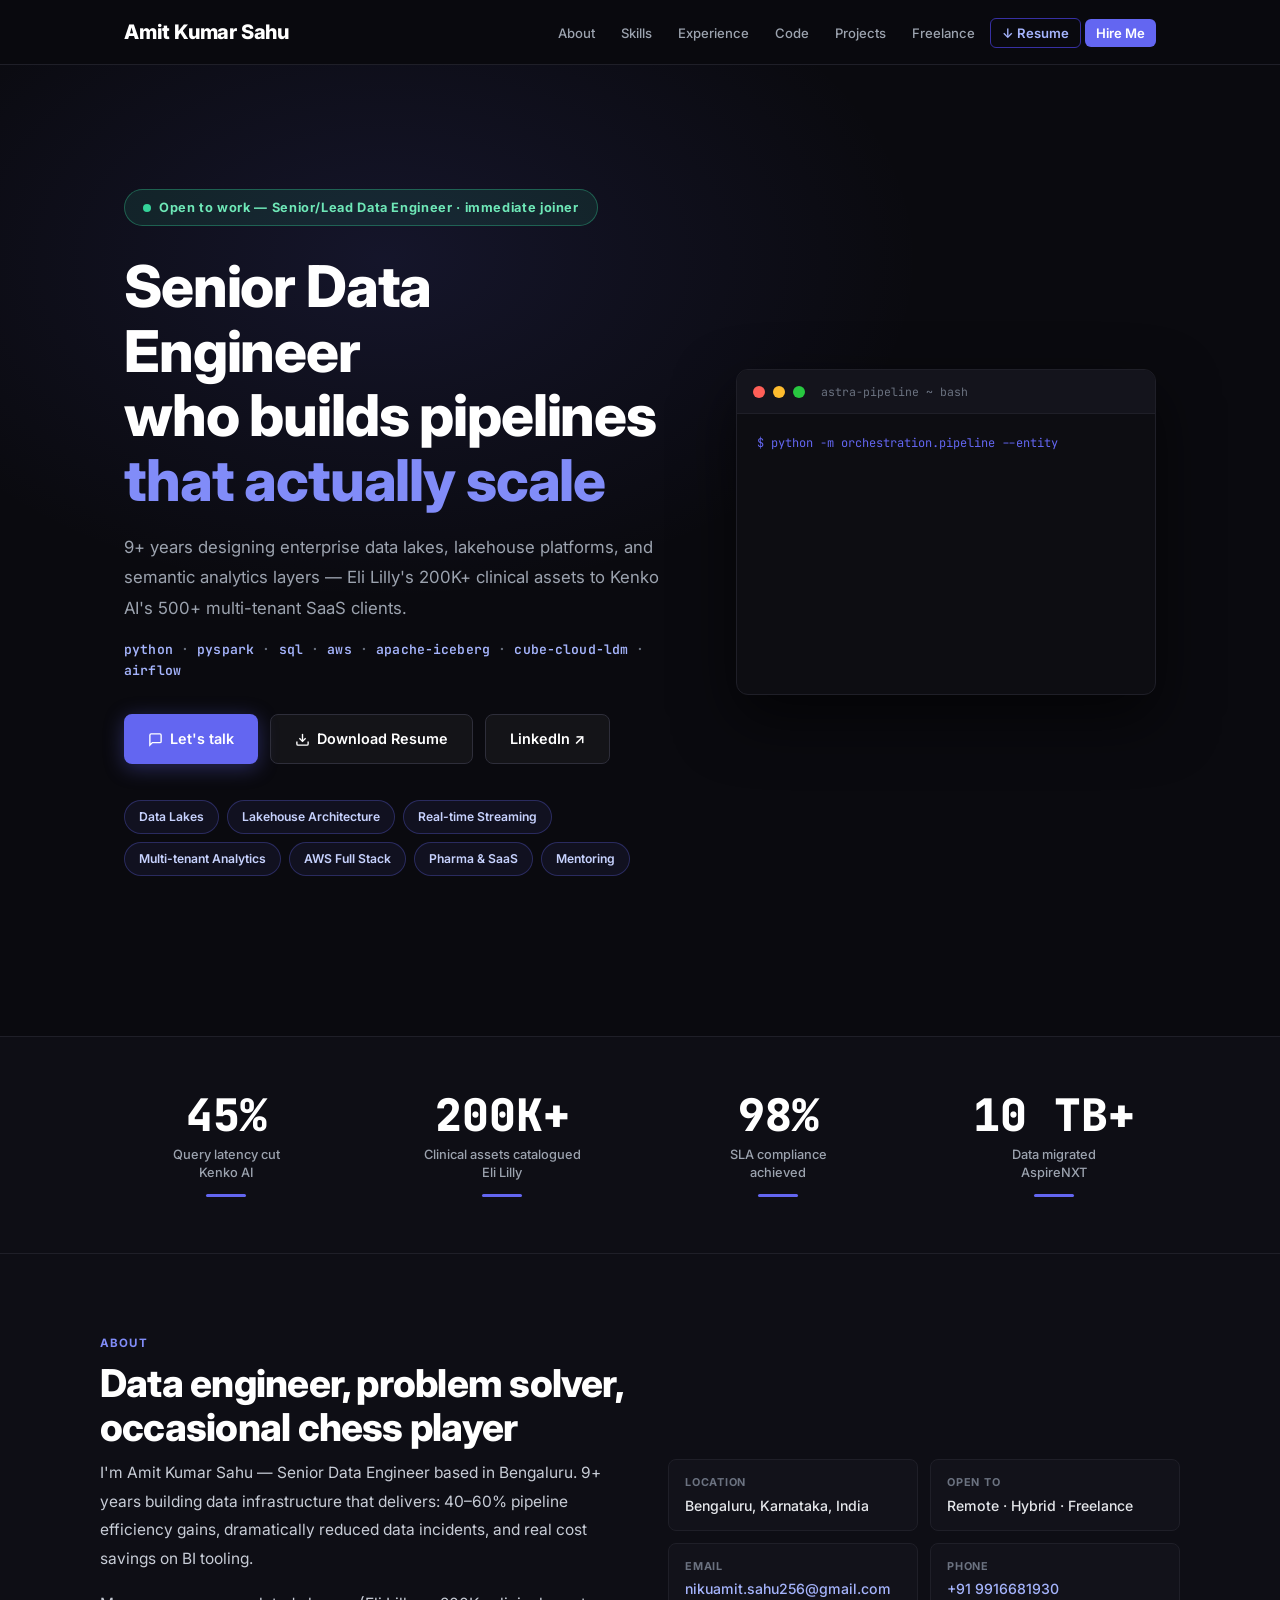
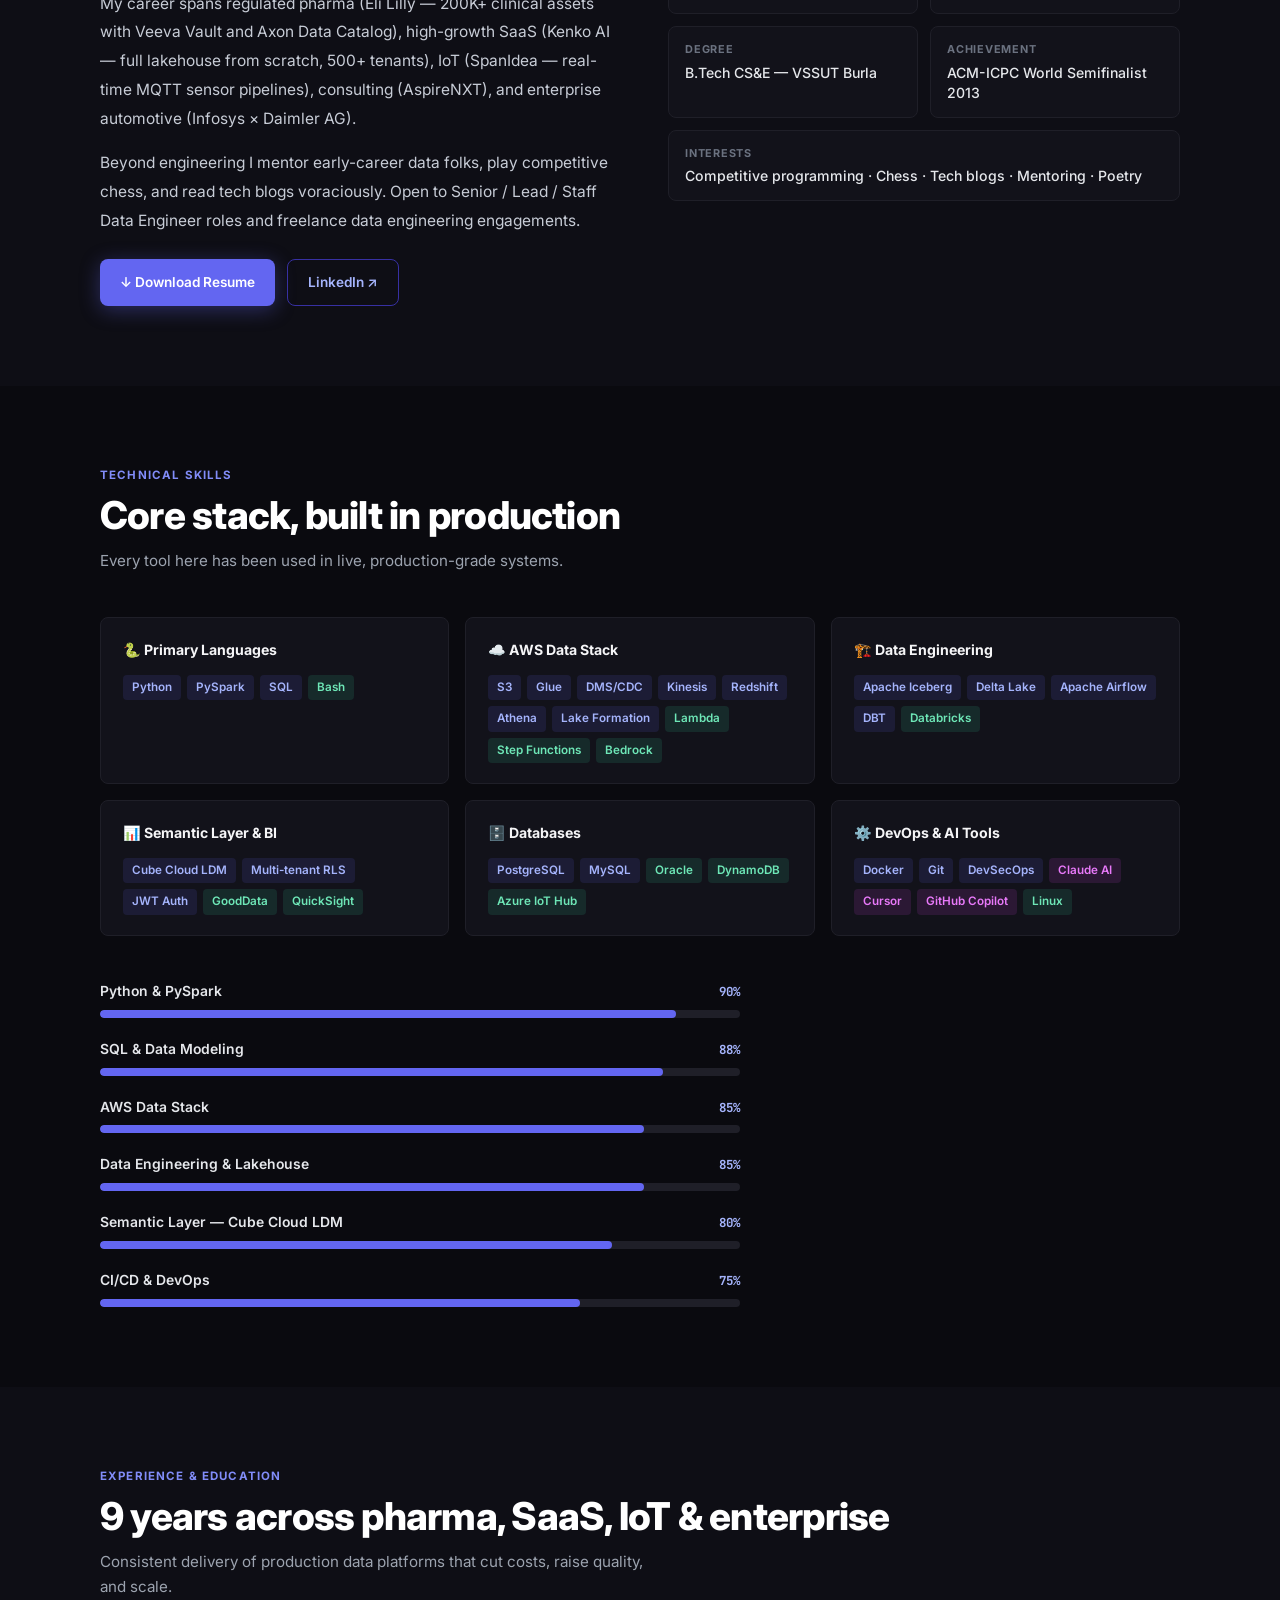
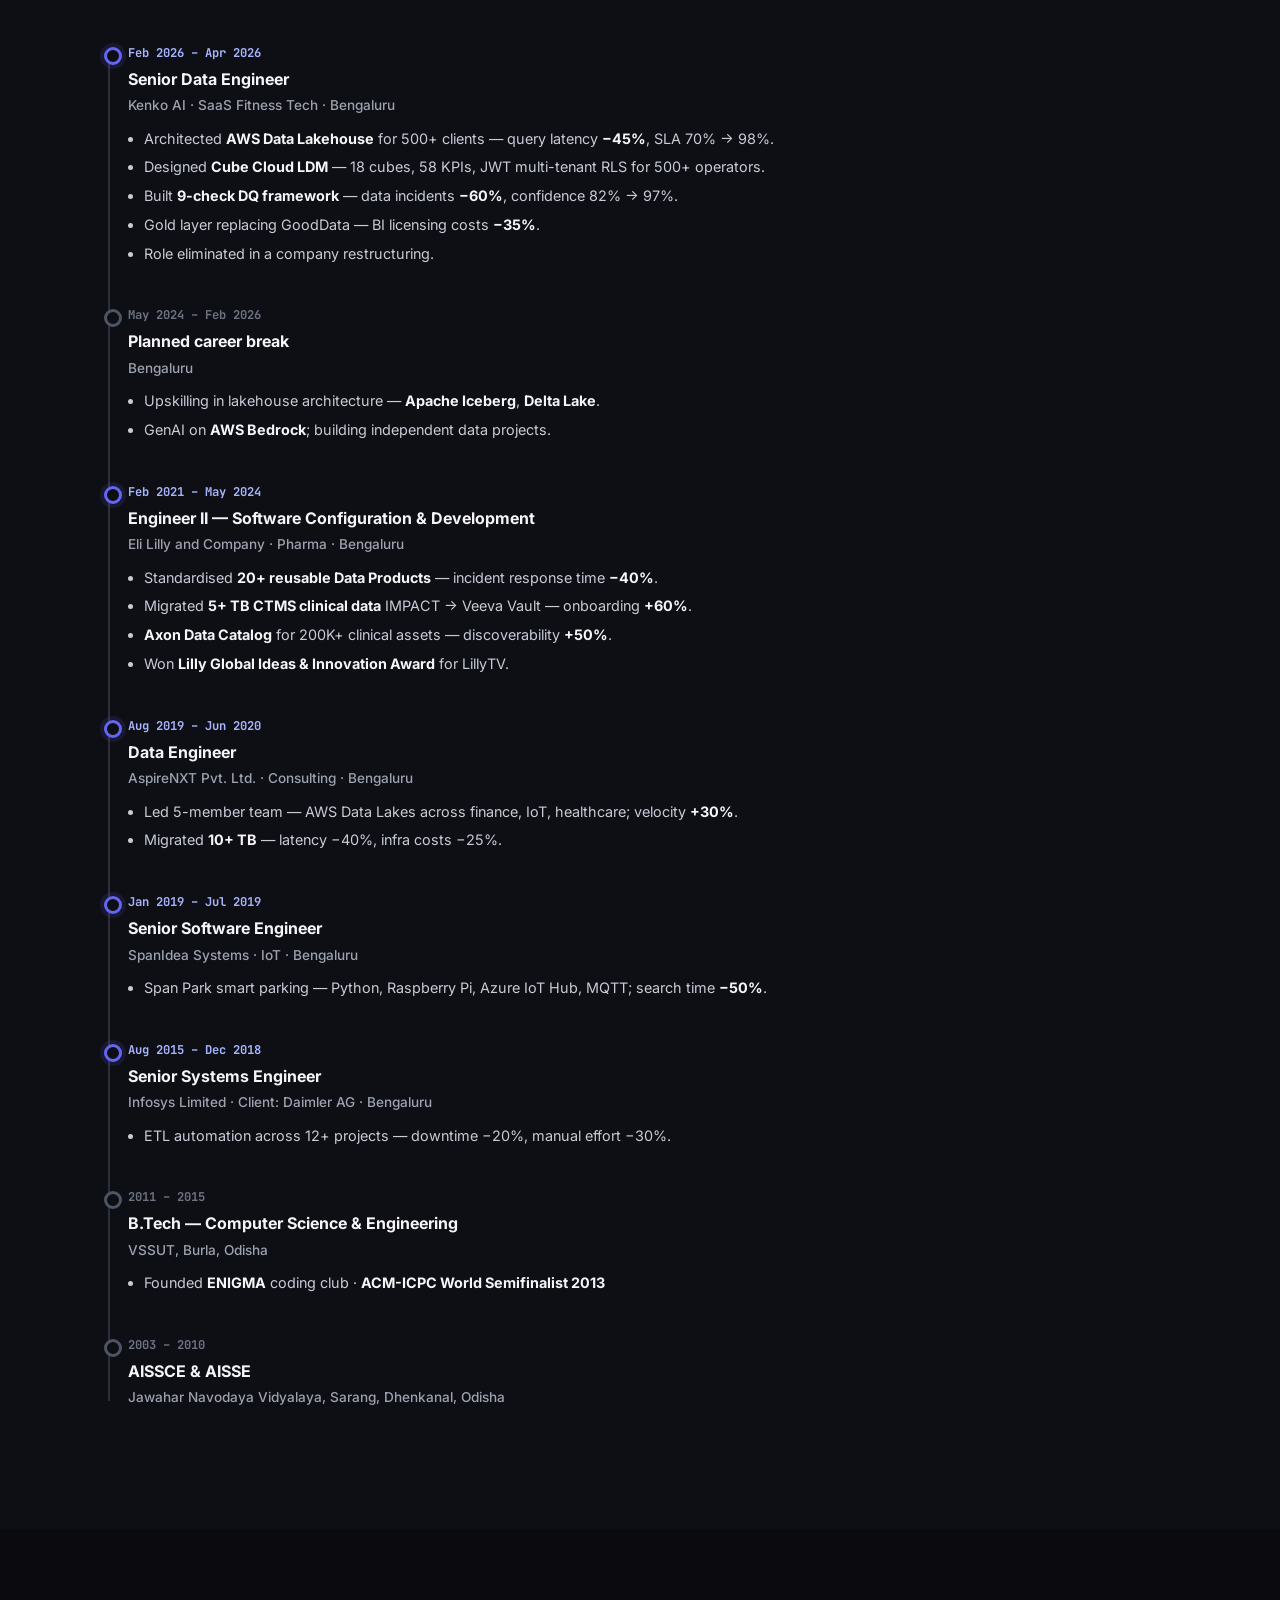
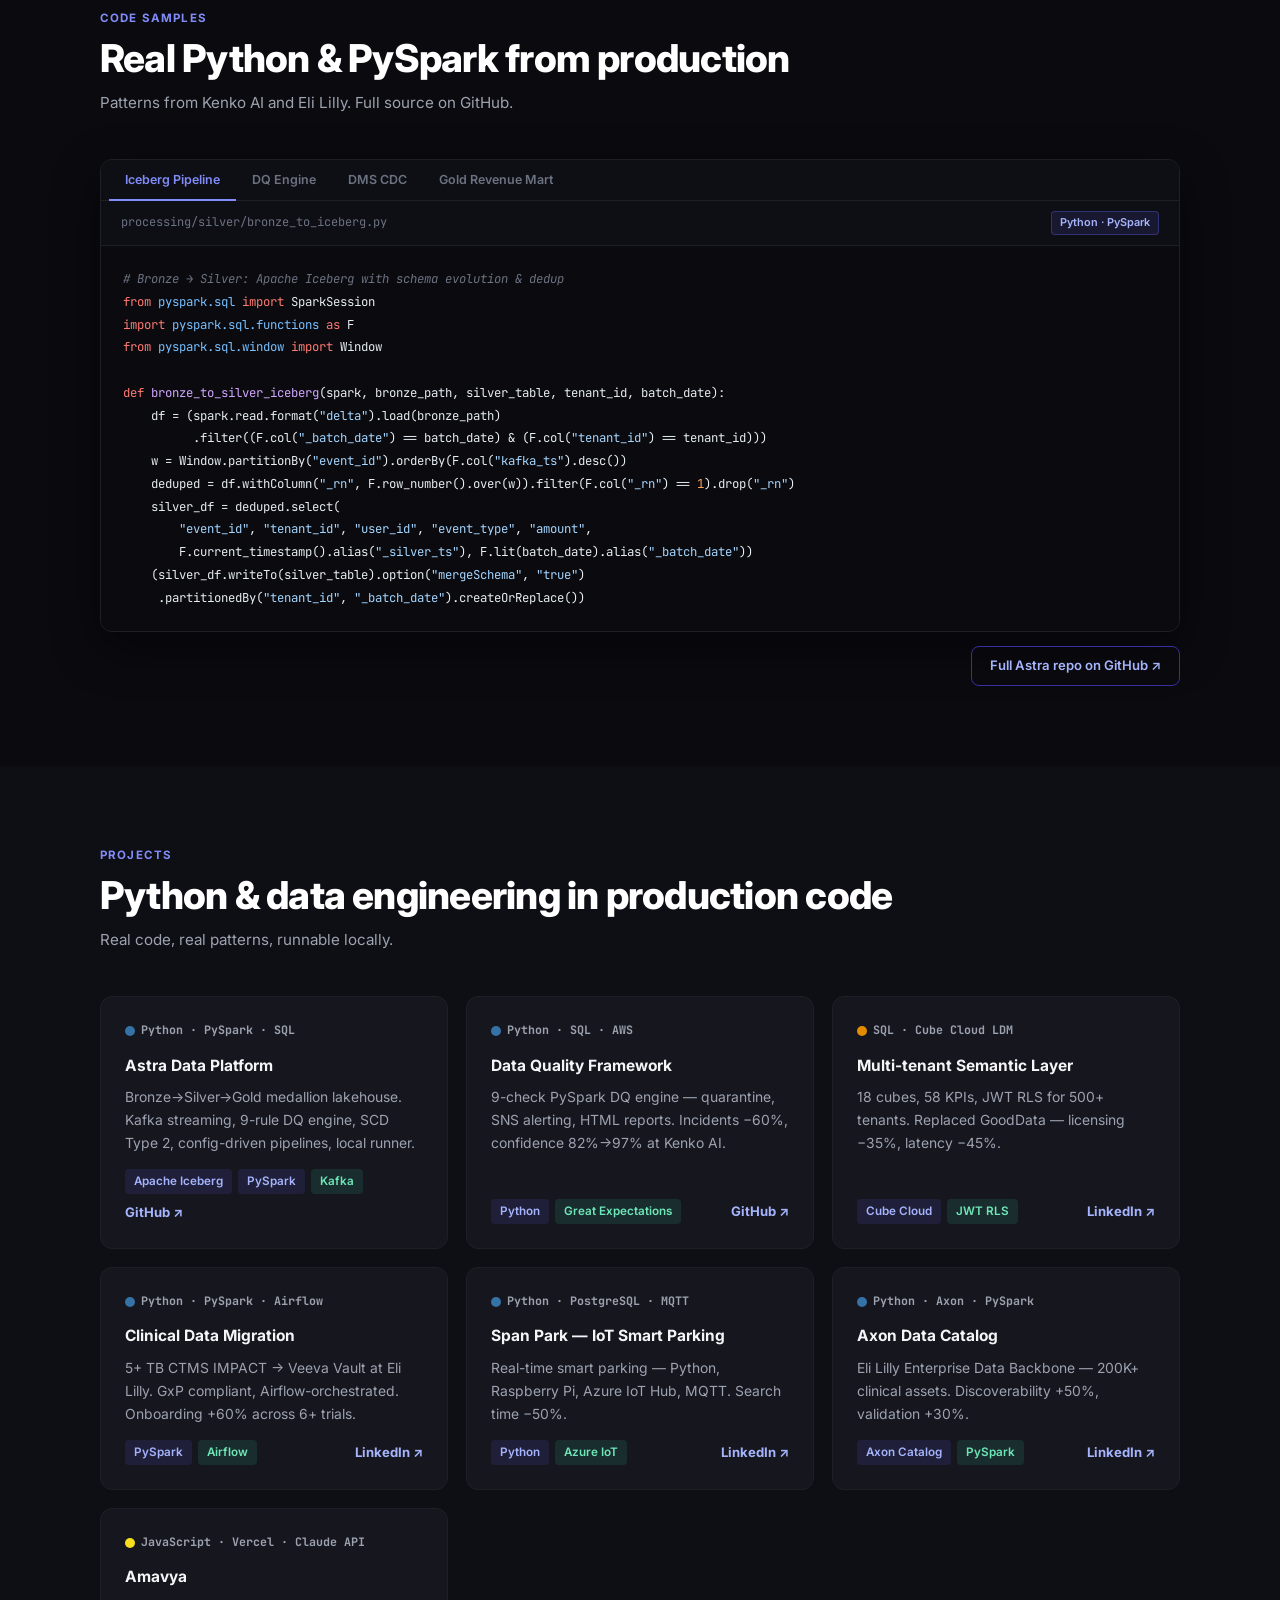
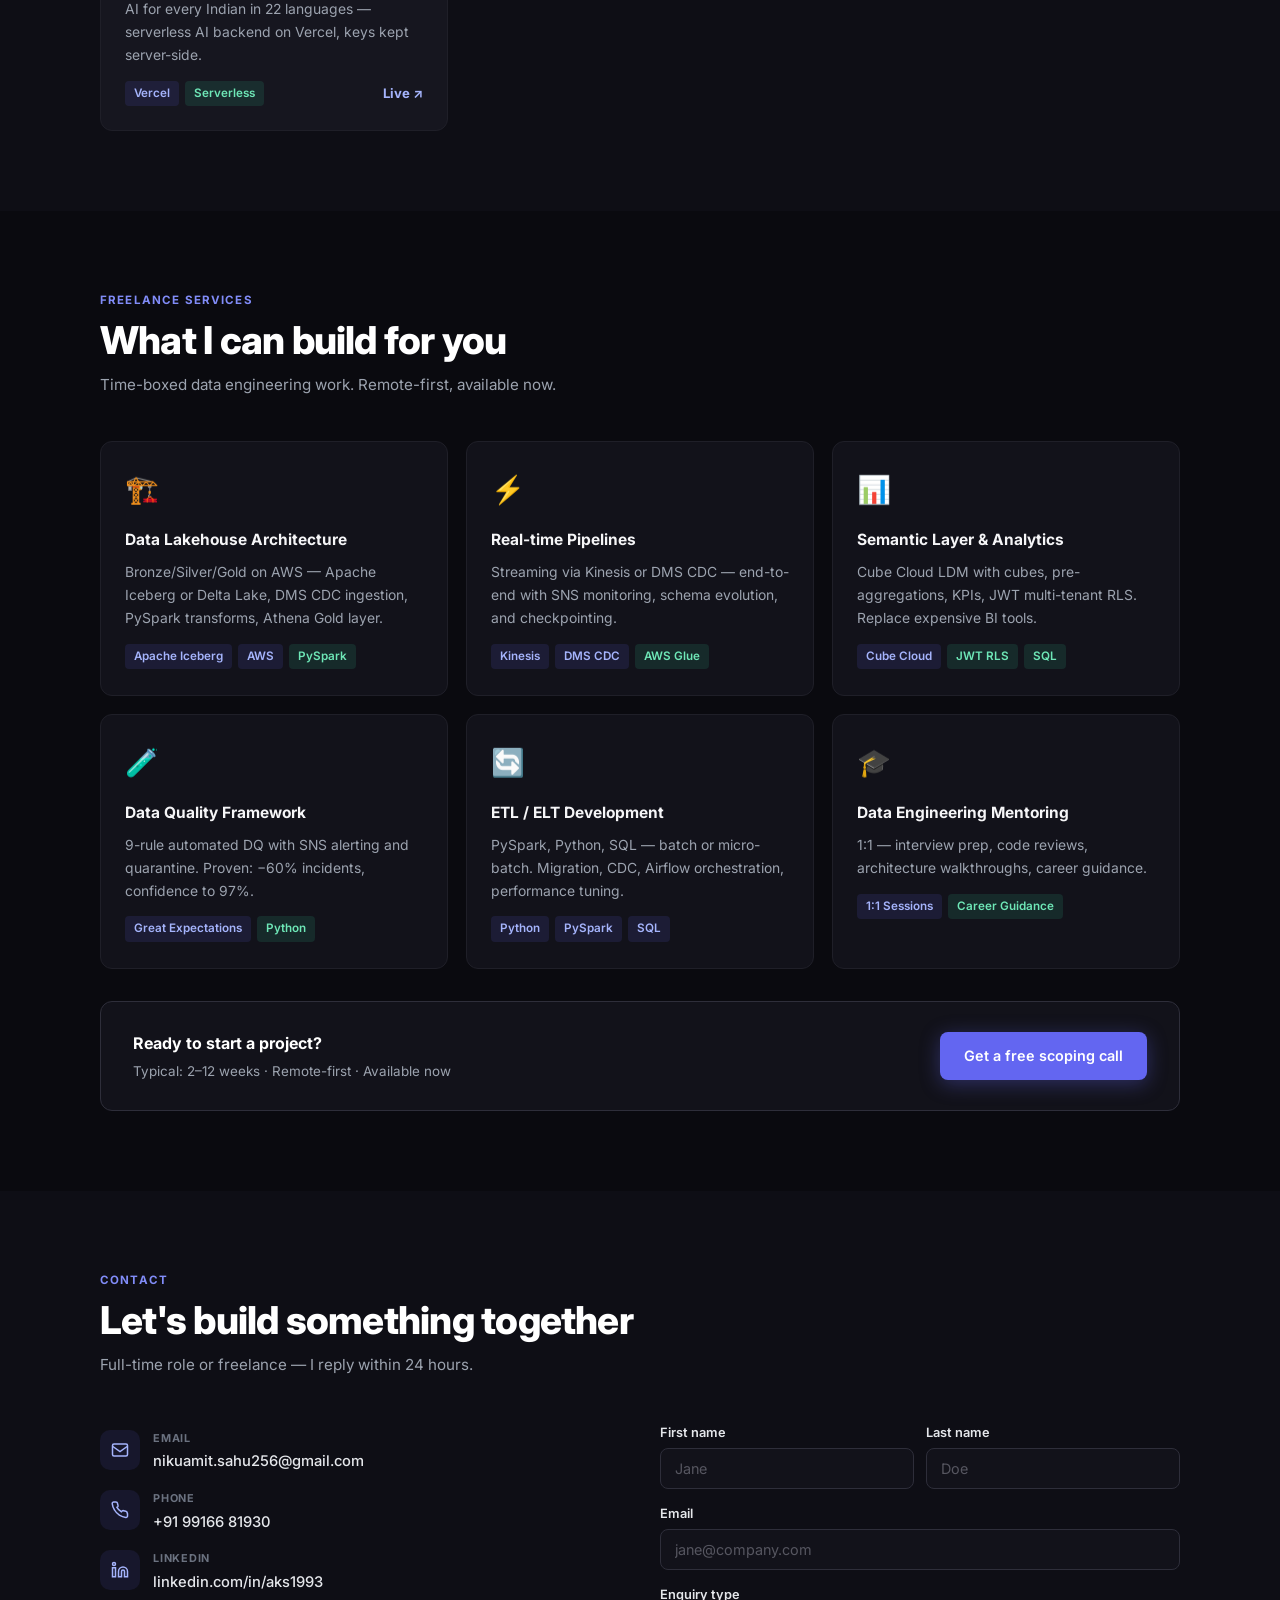
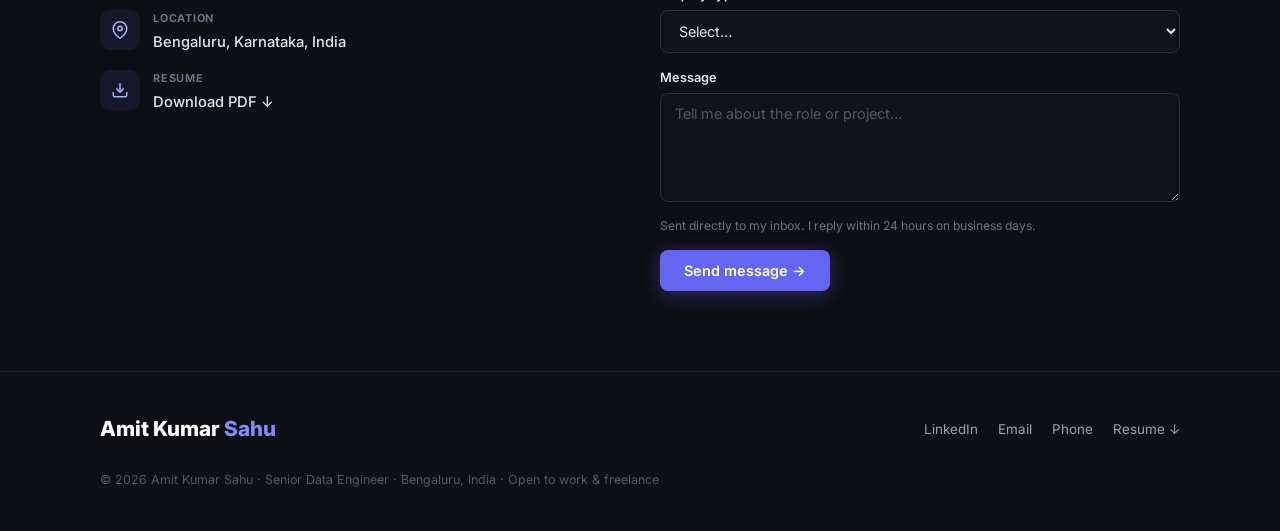
==== commit 0023d7d9: "Final hiring polish" ====
--- a/index.html
+++ b/index.html
@@ -4,6 +4,10 @@
   <meta charset="UTF-8"/>
   <meta name="viewport" content="width=device-width, initial-scale=1.0"/>
   <meta name="description" content="Amit Kumar Sahu — Senior Data Engineer. Python · PySpark · SQL · AWS · Apache Iceberg."/>
+  <meta property="og:title" content="Amit Kumar Sahu — Senior Data Engineer"/>
+  <meta property="og:description" content="9+ years building lakehouse and streaming data platforms across pharma, SaaS, IoT, consulting, and automotive manufacturing. Open to Senior/Lead Data Engineer roles."/>
+  <meta property="og:url" content="https://nikuamit.github.io"/>
+  <meta property="og:type" content="website"/>
   <title>Amit Kumar Sahu | Senior Data Engineer</title>
   <link rel="preconnect" href="https://fonts.googleapis.com"/>
   <link rel="preconnect" href="https://fonts.gstatic.com" crossorigin/>
@@ -237,7 +241,7 @@
 <section id="hero">
   <div class="hero-inner">
     <div>
-      <div class="hero-badge"><span class="pulse"></span>Open to work &amp; freelance</div>
+      <div class="hero-badge"><span class="pulse"></span>Open to work — Senior/Lead Data Engineer · immediate joiner</div>
       <h2 class="hero-h1">Senior Data Engineer<br>who builds pipelines<br><span class="accent">that actually scale</span></h2>
       <p class="hero-lead">9+ years designing enterprise data lakes, lakehouse platforms, and semantic analytics layers — Eli Lilly's 200K+ clinical assets to Kenko AI's 500+ multi-tenant SaaS clients.</p>
       <p class="hero-stack"><b>python</b> · <b>pyspark</b> · <b>sql</b> · <b>aws</b> · <b>apache-iceberg</b> · <b>cube-cloud-ldm</b> · <b>airflow</b></p>
@@ -352,6 +356,15 @@
           <li>Designed <b>Cube Cloud LDM</b> — 18 cubes, 58 KPIs, JWT multi-tenant RLS for 500+ operators.</li>
           <li>Built <b>9-check DQ framework</b> — data incidents <b>−60%</b>, confidence 82% → 97%.</li>
           <li>Gold layer replacing GoodData — BI licensing costs <b>−35%</b>.</li>
+          <li>Role eliminated in a company restructuring.</li>
+        </ul>
+      </div></div>
+      <div class="tl reveal"><div class="tl-dot gray"></div><div class="tl-body">
+        <p class="tl-period">May 2024 – Feb 2026</p><p class="tl-role">Planned career break</p>
+        <p class="tl-org">Bengaluru</p>
+        <ul class="tl-ul">
+          <li>Upskilling in lakehouse architecture — <b>Apache Iceberg</b>, <b>Delta Lake</b>.</li>
+          <li>GenAI on <b>AWS Bedrock</b>; building independent data projects.</li>
         </ul>
       </div></div>
       <div class="tl reveal"><div class="tl-dot"></div><div class="tl-body">
@@ -524,6 +537,7 @@
       <div class="proj-card reveal"><div class="proj-lang"><span class="proj-dot" style="background:#3572A5"></span>Python · PySpark · Airflow</div><div class="proj-name">Clinical Data Migration</div><div class="proj-desc">5+ TB CTMS IMPACT → Veeva Vault at Eli Lilly. GxP compliant, Airflow-orchestrated. Onboarding +60% across 6+ trials.</div><div class="proj-footer"><div class="tags"><span class="t-blue">PySpark</span><span class="t-teal">Airflow</span></div><a href="https://www.linkedin.com/in/aks1993" target="_blank" rel="noopener" class="proj-link">LinkedIn ↗</a></div></div>
       <div class="proj-card reveal"><div class="proj-lang"><span class="proj-dot" style="background:#3572A5"></span>Python · PostgreSQL · MQTT</div><div class="proj-name">Span Park — IoT Smart Parking</div><div class="proj-desc">Real-time smart parking — Python, Raspberry Pi, Azure IoT Hub, MQTT. Search time −50%.</div><div class="proj-footer"><div class="tags"><span class="t-blue">Python</span><span class="t-teal">Azure IoT</span></div><a href="https://www.linkedin.com/in/aks1993" target="_blank" rel="noopener" class="proj-link">LinkedIn ↗</a></div></div>
       <div class="proj-card reveal"><div class="proj-lang"><span class="proj-dot" style="background:#3572A5"></span>Python · Axon · PySpark</div><div class="proj-name">Axon Data Catalog</div><div class="proj-desc">Eli Lilly Enterprise Data Backbone — 200K+ clinical assets. Discoverability +50%, validation +30%.</div><div class="proj-footer"><div class="tags"><span class="t-blue">Axon Catalog</span><span class="t-teal">PySpark</span></div><a href="https://github.com/nikuamit/astra-data-platform" target="_blank" rel="noopener" class="proj-link">LinkedIn ↗</a></div></div>
+      <div class="proj-card reveal"><div class="proj-lang"><span class="proj-dot" style="background:#f7df1e"></span>JavaScript · Vercel · Claude API</div><div class="proj-name">Amavya</div><div class="proj-desc">AI for every Indian in 22 languages — serverless AI backend on Vercel, keys kept server-side.</div><div class="proj-footer"><div class="tags"><span class="t-blue">Vercel</span><span class="t-teal">Serverless</span></div><a href="https://amavya.vercel.app" target="_blank" rel="noopener" class="proj-link">Live ↗</a></div></div>
     </div>
   </div>
 </section>
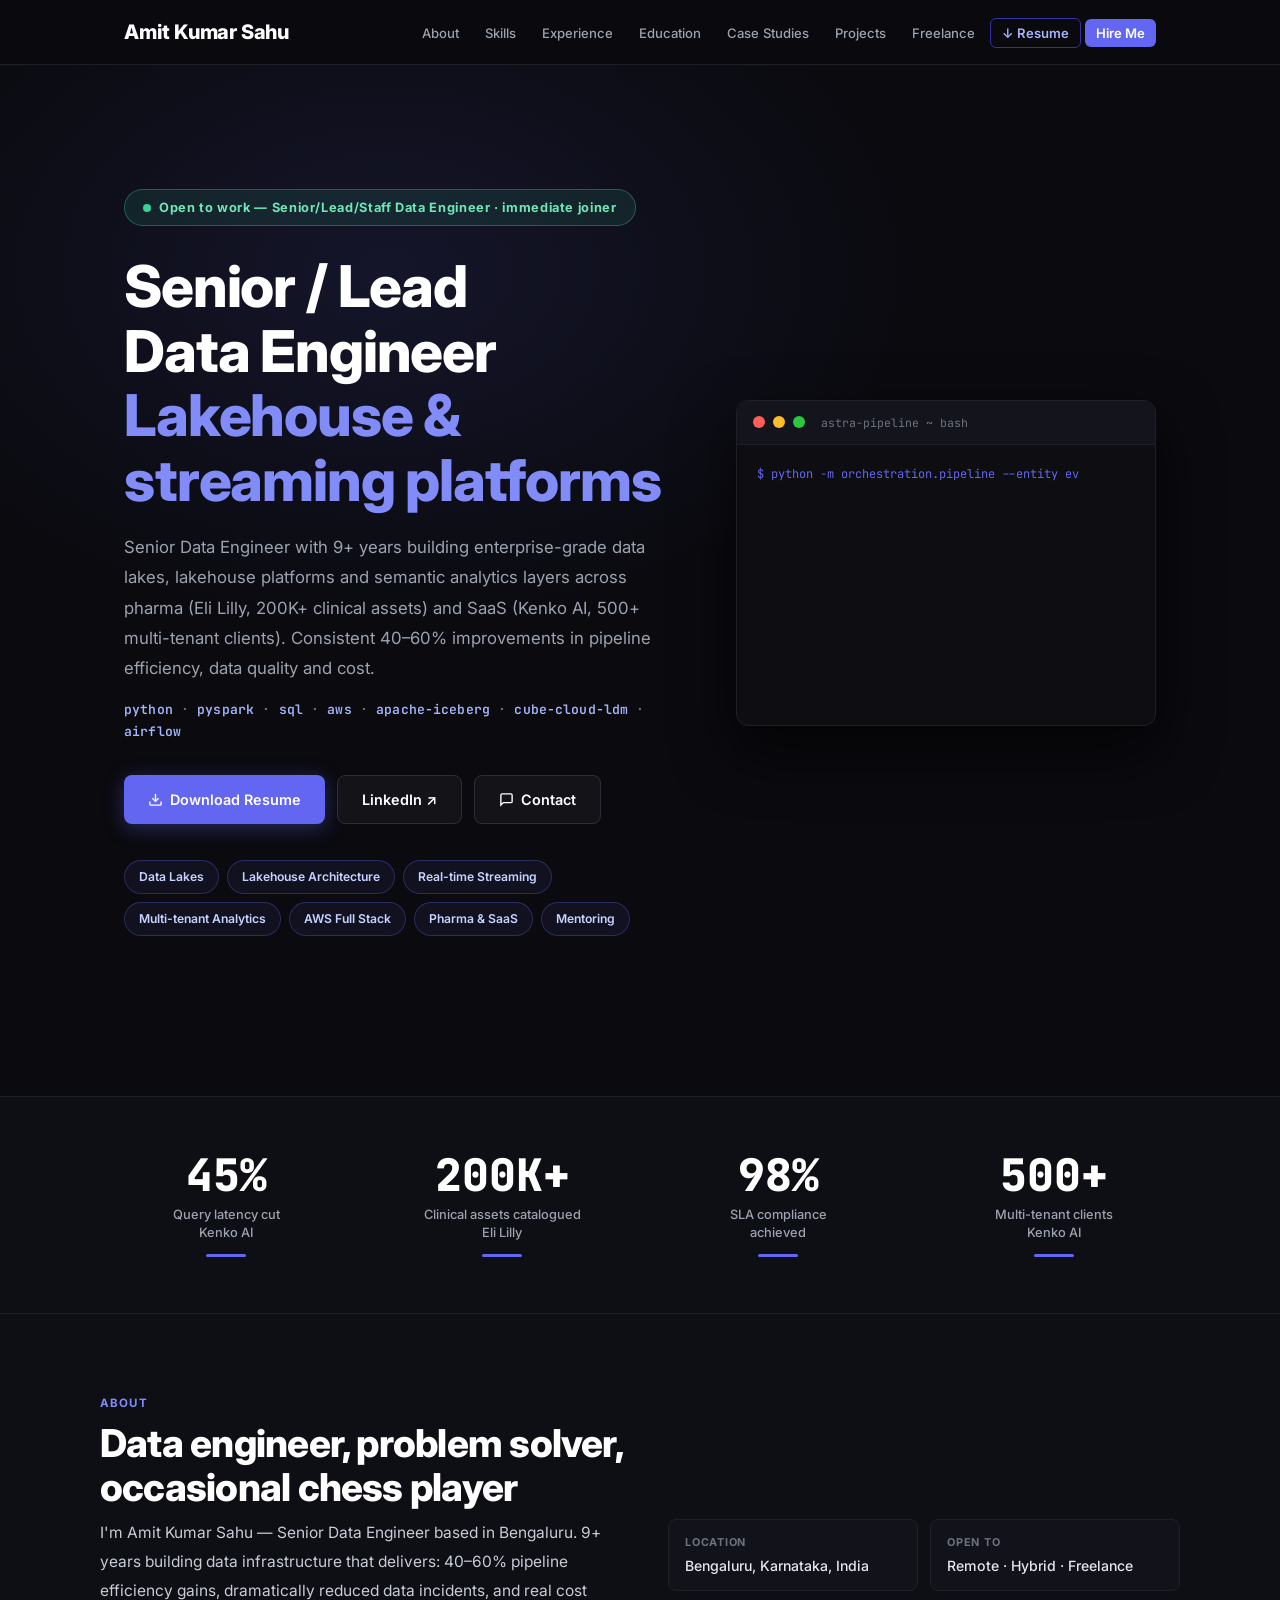
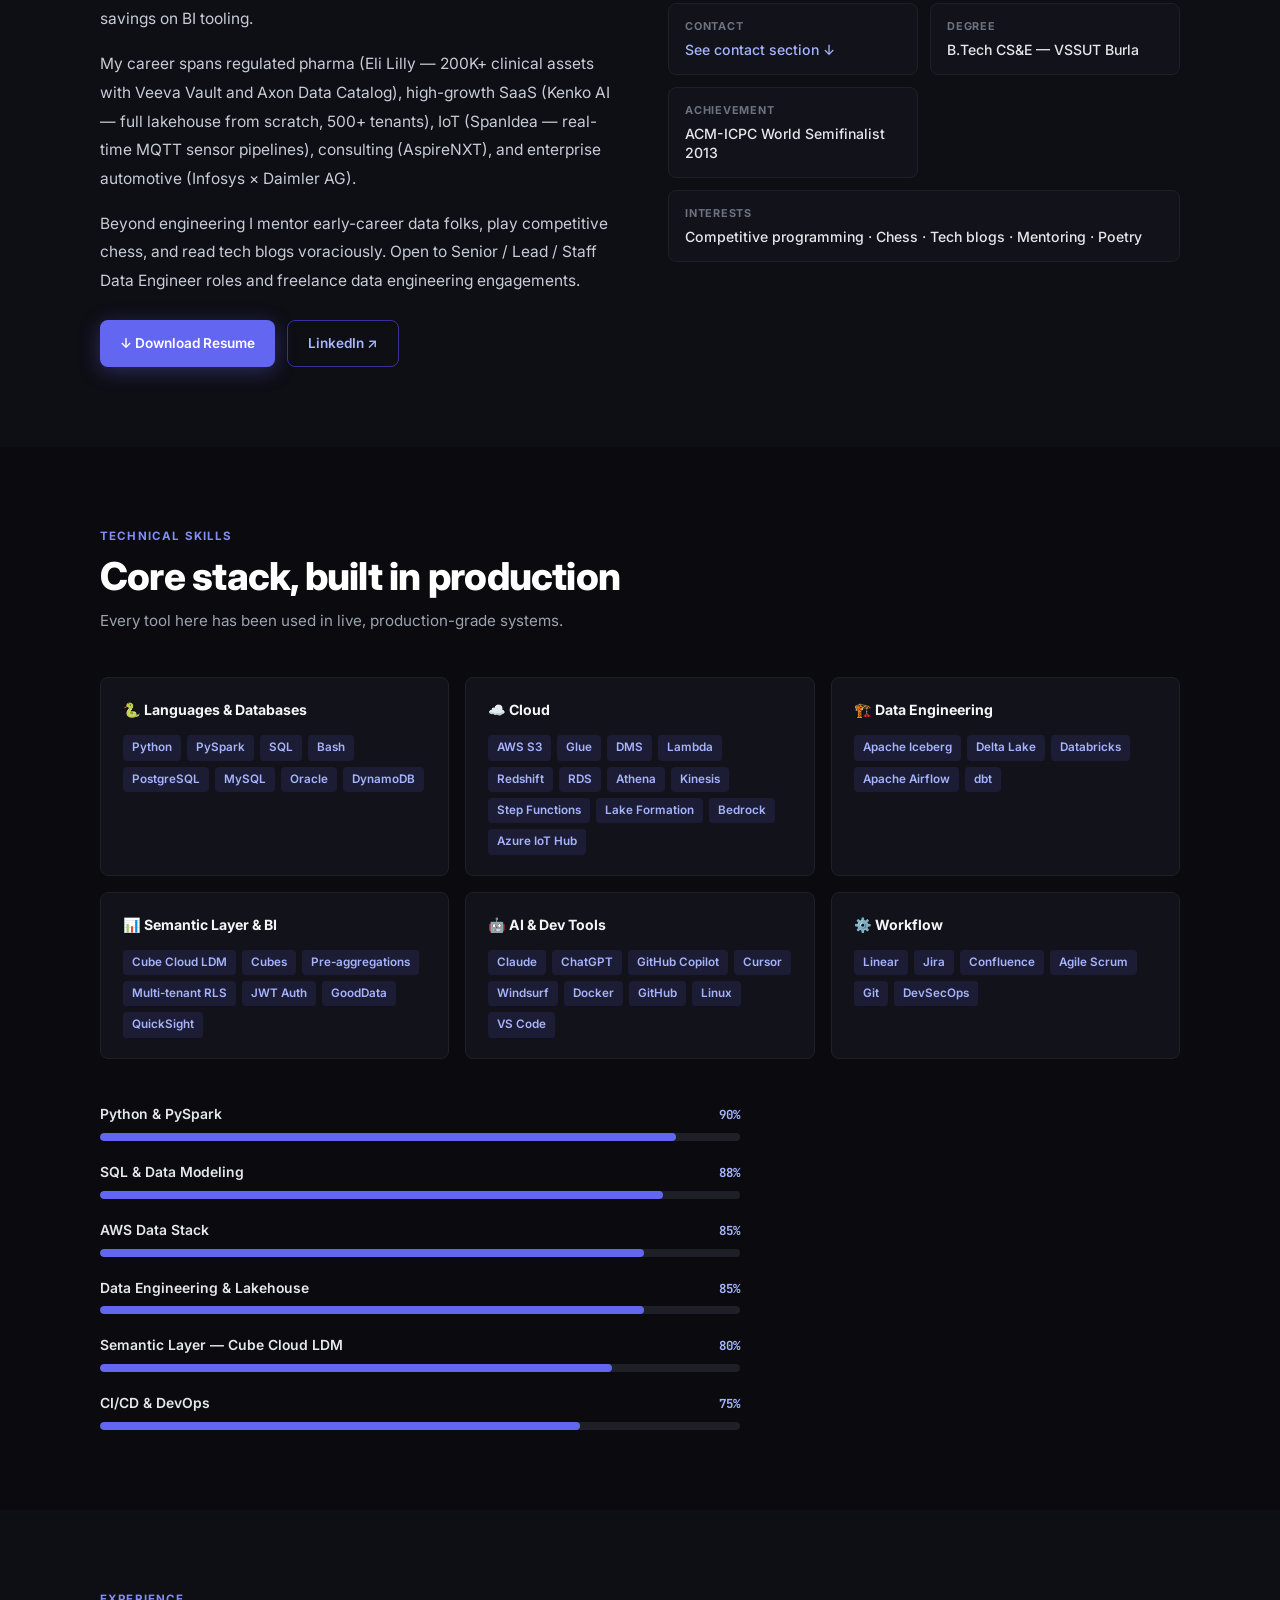
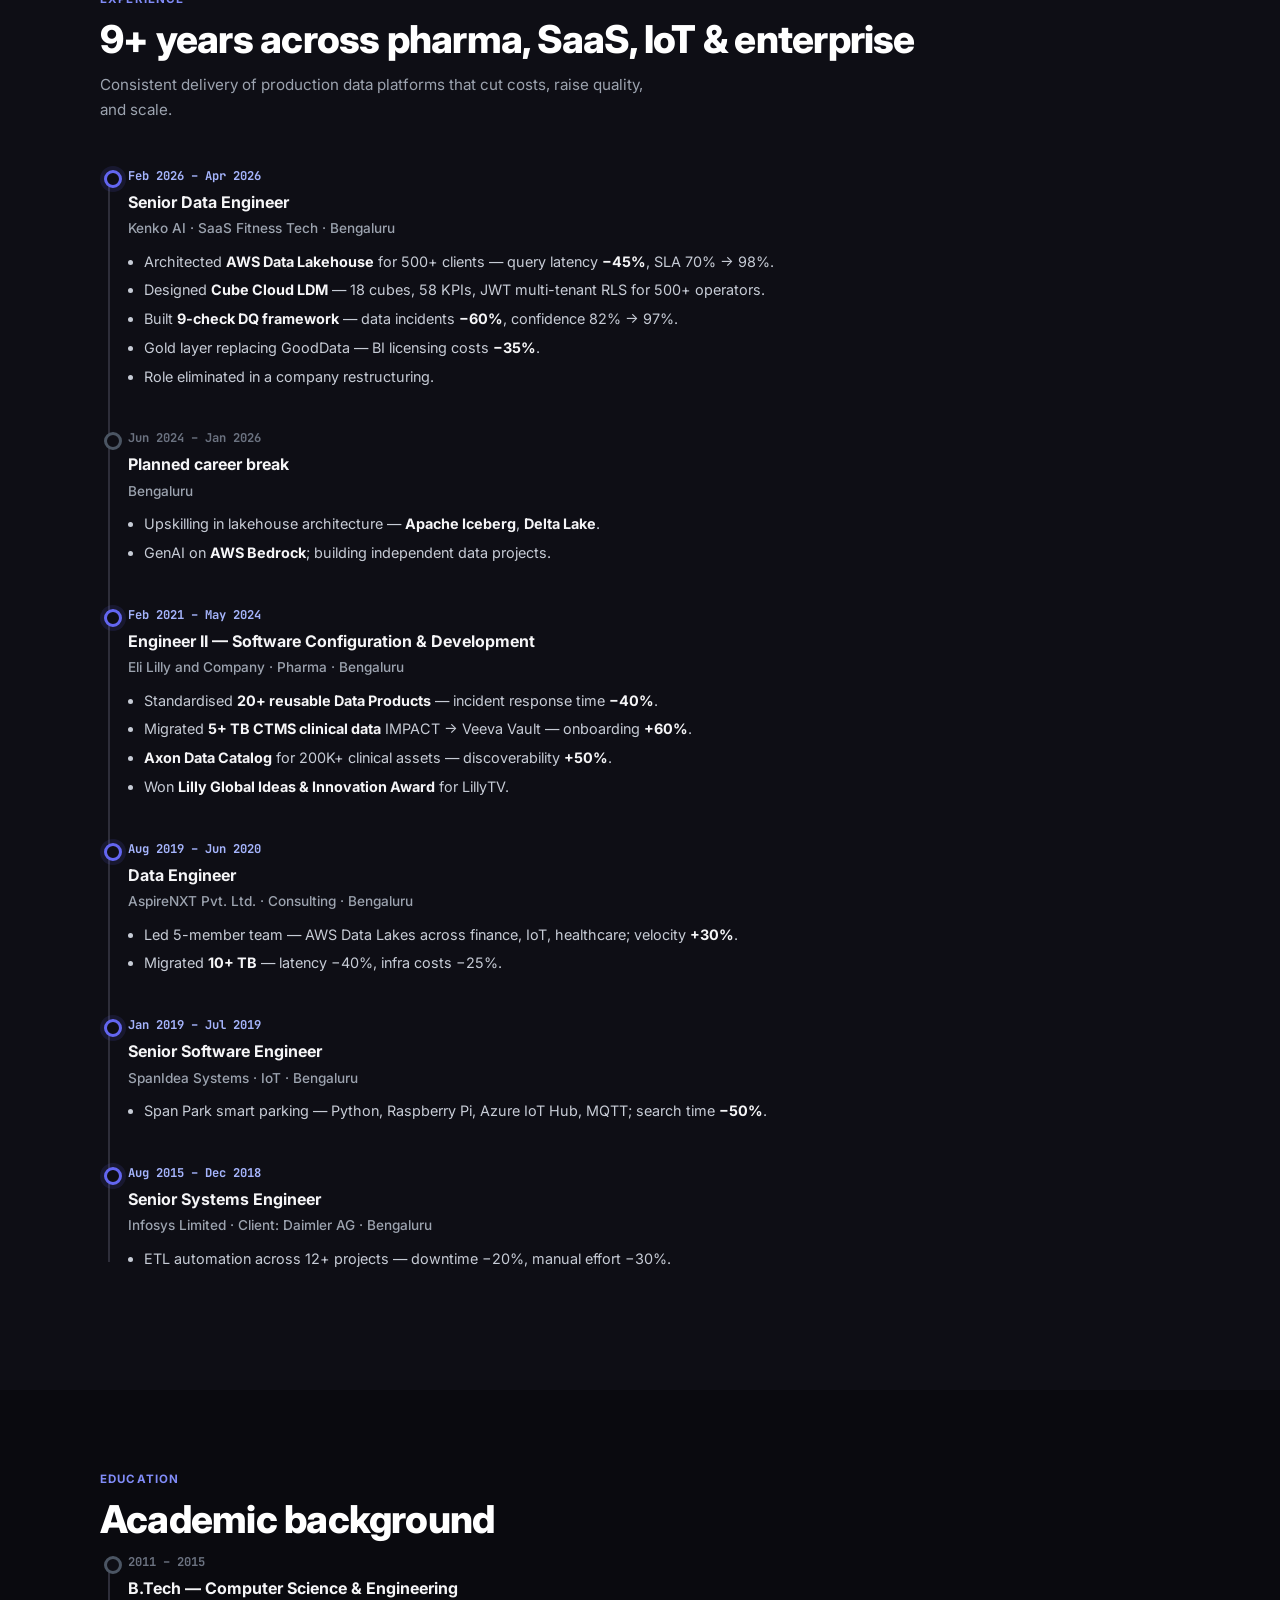
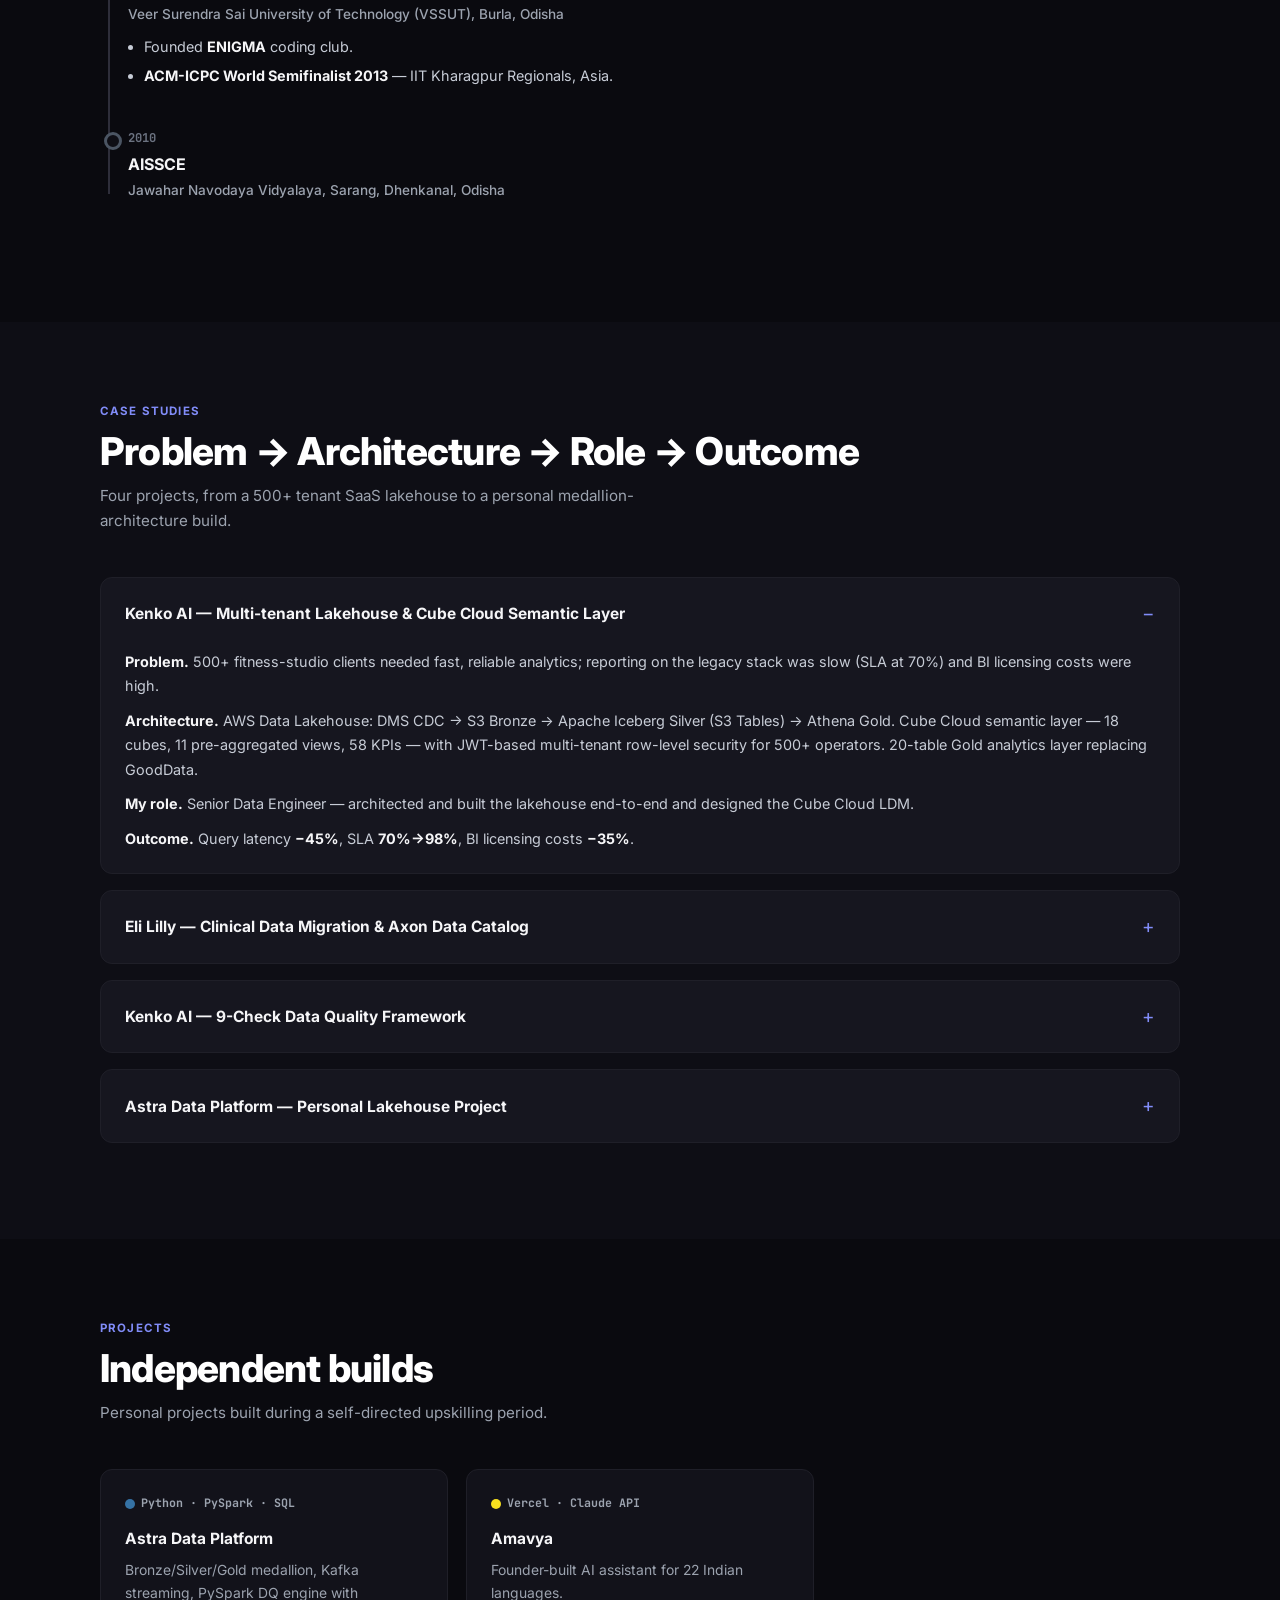
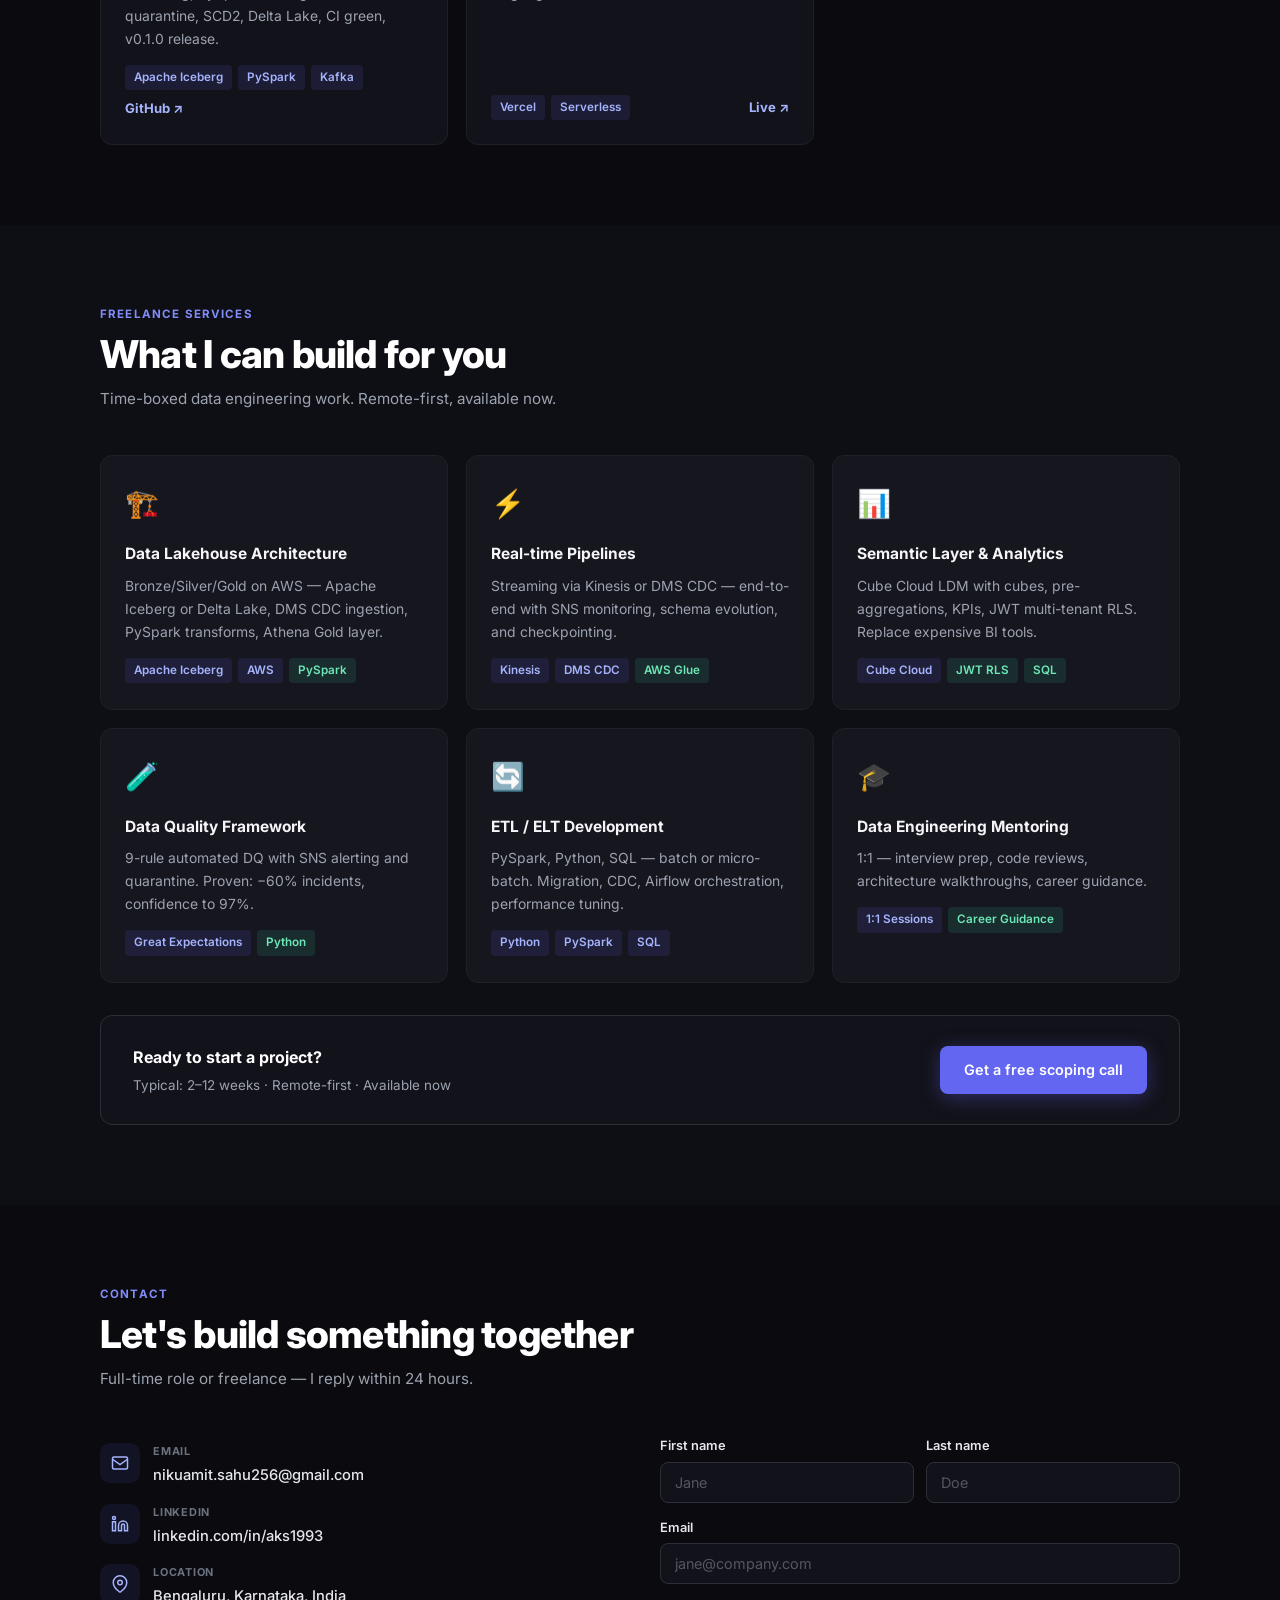
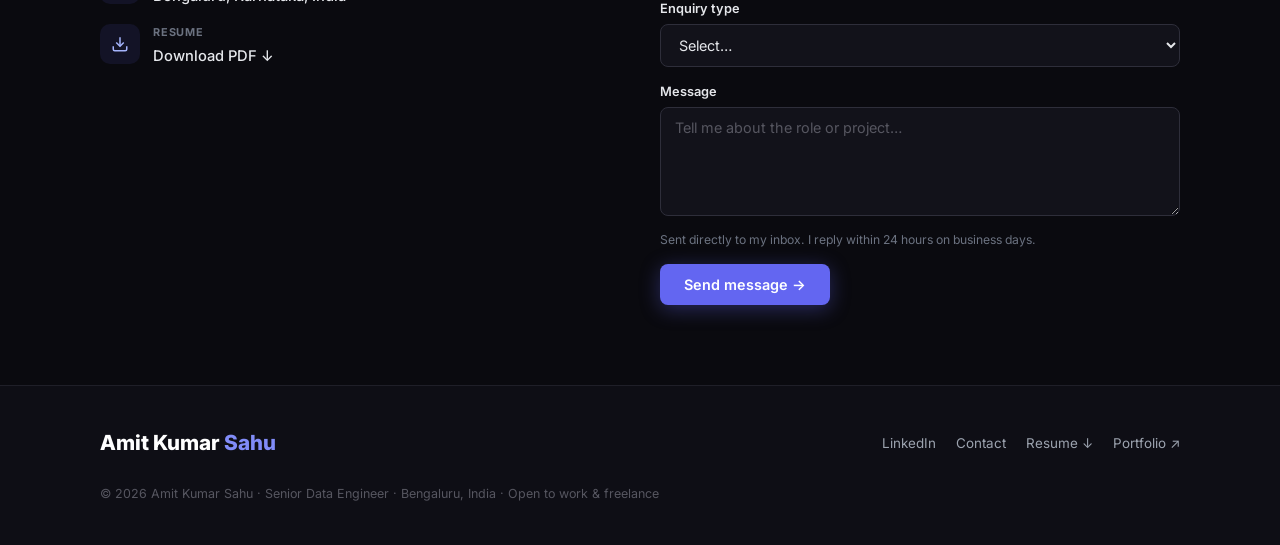
==== commit 5d91c3b8: "Resume-accurate Lead/Staff rebuild Rebuild index.html content to match the source-of-truth resume ex" ====
--- a/index.html
+++ b/index.html
@@ -5,10 +5,23 @@
   <meta name="viewport" content="width=device-width, initial-scale=1.0"/>
   <meta name="description" content="Amit Kumar Sahu — Senior Data Engineer. Python · PySpark · SQL · AWS · Apache Iceberg."/>
   <meta property="og:title" content="Amit Kumar Sahu — Senior Data Engineer"/>
-  <meta property="og:description" content="9+ years building lakehouse and streaming data platforms across pharma, SaaS, IoT, consulting, and automotive manufacturing. Open to Senior/Lead Data Engineer roles."/>
+  <meta property="og:description" content="Senior Data Engineer with 9+ years building enterprise-grade data lakes, lakehouse platforms and semantic analytics layers across pharma (Eli Lilly, 200K+ clinical assets) and SaaS (Kenko AI, 500+ multi-tenant clients). Consistent 40–60% improvements in pipeline efficiency, data quality and cost."/>
   <meta property="og:url" content="https://nikuamit.github.io"/>
   <meta property="og:type" content="website"/>
   <title>Amit Kumar Sahu | Senior Data Engineer</title>
+  <script type="application/ld+json">
+  {
+    "@context": "https://schema.org",
+    "@type": "Person",
+    "name": "Amit Kumar Sahu",
+    "jobTitle": "Senior Data Engineer",
+    "url": "https://nikuamit.github.io",
+    "sameAs": [
+      "https://www.linkedin.com/in/aks1993",
+      "https://github.com/nikuamit"
+    ]
+  }
+  </script>
   <link rel="preconnect" href="https://fonts.googleapis.com"/>
   <link rel="preconnect" href="https://fonts.gstatic.com" crossorigin/>
   <link href="https://fonts.googleapis.com/css2?family=Inter:wght@400;500;600;700;800&family=JetBrains+Mono:wght@400;500;600;700&display=swap" rel="stylesheet"/>
@@ -123,21 +136,26 @@
     .tl-ul li{font-size:.9rem;color:#c7ccd6;line-height:1.65}
     .tl-ul li b{color:#f5f5f7;font-weight:700}
 
-    /* CODE */
+    /* CODE (single illustrative snippet, used inside a case-study card) */
     .code-wrap{border:1px solid #1f1f28;border-radius:12px;overflow:hidden;box-shadow:0 16px 48px rgba(0,0,0,.4)}
-    .code-tabs-wrap{background:#0e0e15;padding:0 8px;border-bottom:1px solid #1f1f28}
-    .code-tabs{display:flex;flex-wrap:wrap}
-    .code-tab{font-size:.78rem;font-weight:600;padding:12px 16px;cursor:pointer;color:#6b7280;border:none;border-bottom:2px solid transparent;background:none;font-family:'Inter',Arial,sans-serif;transition:all .15s;margin-bottom:-1px}
-    .code-tab.active{color:#818cf8;border-bottom-color:#818cf8}
-    .code-tab:hover{color:#e5e7eb}
-    .code-panels{background:#0a0a0f}
-    .code-panel{display:none}
-    .code-panel.active{display:block}
     .code-hdr{display:flex;align-items:center;justify-content:space-between;padding:10px 20px;background:#0e0e15;border-bottom:1px solid #1f1f28}
     .code-fname{font-size:.75rem;color:#6b7280;font-family:'JetBrains Mono',monospace}
     .code-badge{font-size:.68rem;font-weight:600;background:rgba(99,102,241,.12);color:#a5b4fc;border:1px solid rgba(99,102,241,.35);padding:2px 8px;border-radius:4px}
     pre.cb{margin:0;padding:22px;overflow-x:auto;font-size:.77rem;line-height:1.85;font-family:'JetBrains Mono',monospace;color:#e6edf3}
     .kw{color:#ff7b72}.fn{color:#d2a8ff}.st{color:#a5d6ff}.cm{color:#6b7280;font-style:italic}.nm{color:#79c0ff}.dc{color:#ffa657}
+
+    /* CASE STUDIES */
+    .cs-card{background:#12121a;border:1.5px solid #1f1f28;border-radius:12px;margin-bottom:16px;overflow:hidden;transition:border-color .2s}
+    .cs-card:hover{border-color:#3730a3}
+    section.alt .cs-card{background:#16161f}
+    .cs-summary{list-style:none;cursor:pointer;padding:20px 24px;font-weight:700;font-size:.97rem;color:#f5f5f7;display:flex;align-items:center;justify-content:space-between;gap:12px}
+    .cs-summary::-webkit-details-marker{display:none}
+    .cs-summary::after{content:'+';color:#818cf8;font-size:1.2rem;font-weight:400;flex-shrink:0}
+    details[open] .cs-summary::after{content:'−'}
+    .cs-body{padding:0 24px 22px;display:flex;flex-direction:column;gap:10px}
+    .cs-body p{font-size:.9rem;color:#c7ccd6;line-height:1.7}
+    .cs-body b{color:#f5f5f7}
+    .cs-title{flex:1;min-width:0}
 
     /* PROJECTS */
     .proj-grid{display:grid;grid-template-columns:repeat(auto-fill,minmax(300px,1fr));gap:18px}
@@ -228,7 +246,8 @@
       <li><a href="#about">About</a></li>
       <li><a href="#skills">Skills</a></li>
       <li><a href="#experience">Experience</a></li>
-      <li><a href="#code">Code</a></li>
+      <li><a href="#education">Education</a></li>
+      <li><a href="#case-studies">Case Studies</a></li>
       <li><a href="#projects">Projects</a></li>
       <li><a href="#services">Freelance</a></li>
       <li><a href="Amit_Kumar_Sahu_Resume.pdf" download class="nav-dl">↓ Resume</a></li>
@@ -241,20 +260,20 @@
 <section id="hero">
   <div class="hero-inner">
     <div>
-      <div class="hero-badge"><span class="pulse"></span>Open to work — Senior/Lead Data Engineer · immediate joiner</div>
-      <h2 class="hero-h1">Senior Data Engineer<br>who builds pipelines<br><span class="accent">that actually scale</span></h2>
-      <p class="hero-lead">9+ years designing enterprise data lakes, lakehouse platforms, and semantic analytics layers — Eli Lilly's 200K+ clinical assets to Kenko AI's 500+ multi-tenant SaaS clients.</p>
+      <div class="hero-badge"><span class="pulse"></span>Open to work — Senior/Lead/Staff Data Engineer · immediate joiner</div>
+      <h2 class="hero-h1">Senior / Lead<br>Data Engineer<br><span class="accent">Lakehouse &amp; streaming platforms</span></h2>
+      <p class="hero-lead">Senior Data Engineer with 9+ years building enterprise-grade data lakes, lakehouse platforms and semantic analytics layers across pharma (Eli Lilly, 200K+ clinical assets) and SaaS (Kenko AI, 500+ multi-tenant clients). Consistent 40–60% improvements in pipeline efficiency, data quality and cost.</p>
       <p class="hero-stack"><b>python</b> · <b>pyspark</b> · <b>sql</b> · <b>aws</b> · <b>apache-iceberg</b> · <b>cube-cloud-ldm</b> · <b>airflow</b></p>
       <div class="hero-ctas">
-        <a href="#contact" class="btn btn-primary">
-          <svg width="15" height="15" fill="none" stroke="currentColor" stroke-width="2.2" viewBox="0 0 24 24"><path d="M21 15a2 2 0 0 1-2 2H7l-4 4V5a2 2 0 0 1 2-2h14a2 2 0 0 1 2 2z"/></svg>
-          Let's talk
-        </a>
-        <a href="Amit_Kumar_Sahu_Resume.pdf" download class="btn btn-secondary">
+        <a href="Amit_Kumar_Sahu_Resume.pdf" download class="btn btn-primary">
           <svg width="15" height="15" fill="none" stroke="currentColor" stroke-width="2.2" viewBox="0 0 24 24"><path d="M21 15v4a2 2 0 0 1-2 2H5a2 2 0 0 1-2-2v-4"/><polyline points="7 10 12 15 17 10"/><line x1="12" y1="15" x2="12" y2="3"/></svg>
           Download Resume
         </a>
         <a href="https://www.linkedin.com/in/aks1993" target="_blank" rel="noopener" class="btn btn-secondary">LinkedIn ↗</a>
+        <a href="#contact" class="btn btn-secondary">
+          <svg width="15" height="15" fill="none" stroke="currentColor" stroke-width="2.2" viewBox="0 0 24 24"><path d="M21 15a2 2 0 0 1-2 2H7l-4 4V5a2 2 0 0 1 2-2h14a2 2 0 0 1 2 2z"/></svg>
+          Contact
+        </a>
       </div>
       <div class="hero-pills">
         <span class="hpill">Data Lakes</span>
@@ -284,7 +303,7 @@
     <div class="reveal"><div class="m-num" data-target="45" data-suffix="%" id="cnt-latency">0%</div><div class="m-lbl">Query latency cut<br>Kenko AI</div><div class="m-bar"></div></div>
     <div class="reveal"><div class="m-num" data-target="200" data-suffix="K+" id="cnt-assets">0</div><div class="m-lbl">Clinical assets catalogued<br>Eli Lilly</div><div class="m-bar"></div></div>
     <div class="reveal"><div class="m-num" data-target="98" data-suffix="%" id="cnt-sla">0%</div><div class="m-lbl">SLA compliance<br>achieved</div><div class="m-bar"></div></div>
-    <div class="reveal"><div class="m-num" data-target="10" data-suffix=" TB+" id="cnt-tb">0</div><div class="m-lbl">Data migrated<br>AspireNXT</div><div class="m-bar"></div></div>
+    <div class="reveal"><div class="m-num" data-target="500" data-suffix="+" id="cnt-clients">0</div><div class="m-lbl">Multi-tenant clients<br>Kenko AI</div><div class="m-bar"></div></div>
   </div>
 </div>
 
@@ -306,8 +325,7 @@
       <div class="meta-grid reveal">
         <div class="meta-card"><div class="meta-label">Location</div><div class="meta-val">Bengaluru, Karnataka, India</div></div>
         <div class="meta-card"><div class="meta-label">Open to</div><div class="meta-val">Remote · Hybrid · Freelance</div></div>
-        <div class="meta-card"><div class="meta-label">Email</div><div class="meta-val"><a href="mailto:nikuamit.sahu256@gmail.com">nikuamit.sahu256@gmail.com</a></div></div>
-        <div class="meta-card"><div class="meta-label">Phone</div><div class="meta-val"><a href="tel:+919916681930">+91 9916681930</a></div></div>
+        <div class="meta-card"><div class="meta-label">Contact</div><div class="meta-val"><a href="#contact">See contact section ↓</a></div></div>
         <div class="meta-card"><div class="meta-label">Degree</div><div class="meta-val">B.Tech CS&amp;E — VSSUT Burla</div></div>
         <div class="meta-card"><div class="meta-label">Achievement</div><div class="meta-val">ACM-ICPC World Semifinalist 2013</div></div>
         <div class="meta-card" style="grid-column:span 2"><div class="meta-label">Interests</div><div class="meta-val">Competitive programming · Chess · Tech blogs · Mentoring · Poetry</div></div>
@@ -323,12 +341,12 @@
     <h2 class="sec-title reveal">Core stack, built in production</h2>
     <p class="sec-sub reveal">Every tool here has been used in live, production-grade systems.</p>
     <div class="skills-cols">
-      <div class="sk-card reveal"><div class="sk-head">🐍 Primary Languages</div><div class="tags"><span class="t-blue">Python</span><span class="t-blue">PySpark</span><span class="t-blue">SQL</span><span class="t-teal">Bash</span></div></div>
-      <div class="sk-card reveal"><div class="sk-head">☁️ AWS Data Stack</div><div class="tags"><span class="t-blue">S3</span><span class="t-blue">Glue</span><span class="t-blue">DMS/CDC</span><span class="t-blue">Kinesis</span><span class="t-blue">Redshift</span><span class="t-blue">Athena</span><span class="t-blue">Lake Formation</span><span class="t-teal">Lambda</span><span class="t-teal">Step Functions</span><span class="t-teal">Bedrock</span></div></div>
-      <div class="sk-card reveal"><div class="sk-head">🏗️ Data Engineering</div><div class="tags"><span class="t-blue">Apache Iceberg</span><span class="t-blue">Delta Lake</span><span class="t-blue">Apache Airflow</span><span class="t-blue">DBT</span><span class="t-teal">Databricks</span></div></div>
-      <div class="sk-card reveal"><div class="sk-head">📊 Semantic Layer &amp; BI</div><div class="tags"><span class="t-blue">Cube Cloud LDM</span><span class="t-blue">Multi-tenant RLS</span><span class="t-blue">JWT Auth</span><span class="t-teal">GoodData</span><span class="t-teal">QuickSight</span></div></div>
-      <div class="sk-card reveal"><div class="sk-head">🗄️ Databases</div><div class="tags"><span class="t-blue">PostgreSQL</span><span class="t-blue">MySQL</span><span class="t-teal">Oracle</span><span class="t-teal">DynamoDB</span><span class="t-teal">Azure IoT Hub</span></div></div>
-      <div class="sk-card reveal"><div class="sk-head">⚙️ DevOps &amp; AI Tools</div><div class="tags"><span class="t-blue">Docker</span><span class="t-blue">Git</span><span class="t-blue">DevSecOps</span><span class="t-purple">Claude AI</span><span class="t-purple">Cursor</span><span class="t-purple">GitHub Copilot</span><span class="t-teal">Linux</span></div></div>
+      <div class="sk-card reveal"><div class="sk-head">🐍 Languages &amp; Databases</div><div class="tags"><span class="t-blue">Python</span><span class="t-blue">PySpark</span><span class="t-blue">SQL</span><span class="t-blue">Bash</span><span class="t-blue">PostgreSQL</span><span class="t-blue">MySQL</span><span class="t-blue">Oracle</span><span class="t-blue">DynamoDB</span></div></div>
+      <div class="sk-card reveal"><div class="sk-head">☁️ Cloud</div><div class="tags"><span class="t-blue">AWS S3</span><span class="t-blue">Glue</span><span class="t-blue">DMS</span><span class="t-blue">Lambda</span><span class="t-blue">Redshift</span><span class="t-blue">RDS</span><span class="t-blue">Athena</span><span class="t-blue">Kinesis</span><span class="t-blue">Step Functions</span><span class="t-blue">Lake Formation</span><span class="t-blue">Bedrock</span><span class="t-blue">Azure IoT Hub</span></div></div>
+      <div class="sk-card reveal"><div class="sk-head">🏗️ Data Engineering</div><div class="tags"><span class="t-blue">Apache Iceberg</span><span class="t-blue">Delta Lake</span><span class="t-blue">Databricks</span><span class="t-blue">Apache Airflow</span><span class="t-blue">dbt</span></div></div>
+      <div class="sk-card reveal"><div class="sk-head">📊 Semantic Layer &amp; BI</div><div class="tags"><span class="t-blue">Cube Cloud LDM</span><span class="t-blue">Cubes</span><span class="t-blue">Pre-aggregations</span><span class="t-blue">Multi-tenant RLS</span><span class="t-blue">JWT Auth</span><span class="t-blue">GoodData</span><span class="t-blue">QuickSight</span></div></div>
+      <div class="sk-card reveal"><div class="sk-head">🤖 AI &amp; Dev Tools</div><div class="tags"><span class="t-blue">Claude</span><span class="t-blue">ChatGPT</span><span class="t-blue">GitHub Copilot</span><span class="t-blue">Cursor</span><span class="t-blue">Windsurf</span><span class="t-blue">Docker</span><span class="t-blue">GitHub</span><span class="t-blue">Linux</span><span class="t-blue">VS Code</span></div></div>
+      <div class="sk-card reveal"><div class="sk-head">⚙️ Workflow</div><div class="tags"><span class="t-blue">Linear</span><span class="t-blue">Jira</span><span class="t-blue">Confluence</span><span class="t-blue">Agile Scrum</span><span class="t-blue">Git</span><span class="t-blue">DevSecOps</span></div></div>
     </div>
     <div class="bars reveal">
       <div><div class="bar-top"><span class="bar-label">Python &amp; PySpark</span><span class="bar-pct">90%</span></div><div class="bar-track"><div class="bar-fill" data-w="90"></div></div></div>
@@ -344,8 +362,8 @@
 <!-- EXPERIENCE -->
 <section id="experience" class="alt">
   <div class="wrap">
-    <p class="eyebrow">Experience &amp; Education</p>
-    <h2 class="sec-title reveal">9 years across pharma, SaaS, IoT &amp; enterprise</h2>
+    <p class="eyebrow">Experience</p>
+    <h2 class="sec-title reveal">9+ years across pharma, SaaS, IoT &amp; enterprise</h2>
     <p class="sec-sub reveal">Consistent delivery of production data platforms that cut costs, raise quality, and scale.</p>
     <div class="timeline">
       <div class="tl reveal"><div class="tl-dot"></div><div class="tl-body">
@@ -360,7 +378,7 @@
         </ul>
       </div></div>
       <div class="tl reveal"><div class="tl-dot gray"></div><div class="tl-body">
-        <p class="tl-period">May 2024 – Feb 2026</p><p class="tl-role">Planned career break</p>
+        <p class="tl-period">Jun 2024 – Jan 2026</p><p class="tl-role">Planned career break</p>
         <p class="tl-org">Bengaluru</p>
         <ul class="tl-ul">
           <li>Upskilling in lakehouse architecture — <b>Apache Iceberg</b>, <b>Delta Lake</b>.</li>
@@ -395,155 +413,110 @@
         <p class="tl-org">Infosys Limited · Client: Daimler AG · Bengaluru</p>
         <ul class="tl-ul"><li>ETL automation across 12+ projects — downtime −20%, manual effort −30%.</li></ul>
       </div></div>
+    </div>
+  </div>
+</section>
+
+<!-- EDUCATION -->
+<section id="education">
+  <div class="wrap">
+    <p class="eyebrow">Education</p>
+    <h2 class="sec-title reveal">Academic background</h2>
+    <div class="timeline">
       <div class="tl reveal"><div class="tl-dot gray"></div><div class="tl-body">
         <p class="tl-period">2011 – 2015</p><p class="tl-role">B.Tech — Computer Science &amp; Engineering</p>
-        <p class="tl-org">VSSUT, Burla, Odisha</p>
-        <ul class="tl-ul"><li>Founded <b>ENIGMA</b> coding club · <b>ACM-ICPC World Semifinalist 2013</b></li></ul>
+        <p class="tl-org">Veer Surendra Sai University of Technology (VSSUT), Burla, Odisha</p>
+        <ul class="tl-ul">
+          <li>Founded <b>ENIGMA</b> coding club.</li>
+          <li><b>ACM-ICPC World Semifinalist 2013</b> — IIT Kharagpur Regionals, Asia.</li>
+        </ul>
       </div></div>
       <div class="tl reveal"><div class="tl-dot gray"></div><div class="tl-body">
-        <p class="tl-period">2003 – 2010</p><p class="tl-role">AISSCE &amp; AISSE</p>
+        <p class="tl-period">2010</p><p class="tl-role">AISSCE</p>
         <p class="tl-org">Jawahar Navodaya Vidyalaya, Sarang, Dhenkanal, Odisha</p>
       </div></div>
     </div>
   </div>
 </section>
 
-<!-- CODE -->
-<section id="code">
-  <div class="wrap">
-    <p class="eyebrow">Code Samples</p>
-    <h2 class="sec-title reveal">Real Python &amp; PySpark from production</h2>
-    <p class="sec-sub reveal">Patterns from Kenko AI and Eli Lilly. Full source on GitHub.</p>
-    <div class="code-wrap reveal">
-      <div class="code-tabs-wrap">
-        <div class="code-tabs">
-          <button class="code-tab active" onclick="showTab('iceberg',this)">Iceberg Pipeline</button>
-          <button class="code-tab" onclick="showTab('dq',this)">DQ Engine</button>
-          <button class="code-tab" onclick="showTab('cdc',this)">DMS CDC</button>
-          <button class="code-tab" onclick="showTab('gold',this)">Gold Revenue Mart</button>
+<!-- CASE STUDIES -->
+<section id="case-studies" class="alt">
+  <div class="wrap">
+    <p class="eyebrow">Case Studies</p>
+    <h2 class="sec-title reveal">Problem → Architecture → Role → Outcome</h2>
+    <p class="sec-sub reveal">Four projects, from a 500+ tenant SaaS lakehouse to a personal medallion-architecture build.</p>
+
+    <details class="cs-card reveal" open>
+      <summary class="cs-summary"><span class="cs-title">Kenko AI — Multi-tenant Lakehouse &amp; Cube Cloud Semantic Layer</span></summary>
+      <div class="cs-body">
+        <p><b>Problem.</b> 500+ fitness-studio clients needed fast, reliable analytics; reporting on the legacy stack was slow (SLA at 70%) and BI licensing costs were high.</p>
+        <p><b>Architecture.</b> AWS Data Lakehouse: DMS CDC → S3 Bronze → Apache Iceberg Silver (S3 Tables) → Athena Gold. Cube Cloud semantic layer — 18 cubes, 11 pre-aggregated views, 58 KPIs — with JWT-based multi-tenant row-level security for 500+ operators. 20-table Gold analytics layer replacing GoodData.</p>
+        <p><b>My role.</b> Senior Data Engineer — architected and built the lakehouse end-to-end and designed the Cube Cloud LDM.</p>
+        <p><b>Outcome.</b> Query latency <b>−45%</b>, SLA <b>70%→98%</b>, BI licensing costs <b>−35%</b>.</p>
+      </div>
+    </details>
+
+    <details class="cs-card reveal">
+      <summary class="cs-summary"><span class="cs-title">Eli Lilly — Clinical Data Migration &amp; Axon Data Catalog</span></summary>
+      <div class="cs-body">
+        <p><b>Problem.</b> 5+ TB of CTMS clinical trial data sat in a legacy IMPACT system, slowing onboarding across 6+ clinical trial projects, and 200K+ clinical assets had no searchable catalog.</p>
+        <p><b>Architecture.</b> PySpark/Airflow migration pipeline moving CTMS data from IMPACT to Veeva Vault; Axon Data Catalog indexing 200K+ clinical assets; 20+ standardised, reusable Data Products and DWS APIs shared across 5+ teams.</p>
+        <p><b>My role.</b> Engineer II, Software Configuration and Development — led the migration engineering and built the catalog and reusable Data Products.</p>
+        <p><b>Outcome.</b> Onboarding <b>60% faster</b> across 6+ trials, discoverability <b>+50%</b>, validation efficiency <b>+30%</b>, incident response time <b>−40%</b>.</p>
+      </div>
+    </details>
+
+    <details class="cs-card reveal">
+      <summary class="cs-summary"><span class="cs-title">Kenko AI — 9-Check Data Quality Framework</span></summary>
+      <div class="cs-body">
+        <p><b>Problem.</b> Growing multi-tenant data volume across 500+ clients risked silent data quality issues undermining trust in the Gold analytics layer.</p>
+        <p><b>Architecture.</b> A 9-check PySpark DQ framework with a quarantine path for failing records and SNS alerting, wired into the Bronze→Silver pipeline.</p>
+        <p><b>My role.</b> Designed and built the framework as part of the Kenko AI lakehouse build.</p>
+        <p><b>Outcome.</b> Data incidents <b>−60%</b>, data confidence <b>82%→97%</b>.</p>
+        <div class="code-wrap" style="margin-top:16px">
+          <div class="code-hdr"><span class="code-fname">dq/quality_engine.py</span><span class="code-badge">Python · PySpark (illustrative)</span></div>
+          <pre class="cb"><span class="cm"># One of 9 checks in the quarantine-and-alert DQ pipeline</span>
+<span class="kw">def</span> <span class="fn">run</span>(self, df, quarantine_path=None):
+    total = df.count(); bad_mask = F.lit(False)
+    <span class="kw">for</span> rule <span class="kw">in</span> self.rules:
+        fail_cond = self._build_condition(rule)
+        bad_mask = bad_mask | fail_cond
+    clean_df = df.filter(~bad_mask)
+    <span class="kw">if</span> quarantine_path:
+        df.filter(bad_mask).write.format(<span class="st">"delta"</span>) \
+            .mode(<span class="st">"append"</span>).save(quarantine_path)
+    <span class="kw">return</span> clean_df</pre>
         </div>
       </div>
-      <div class="code-panels">
-        <div class="code-panel active" id="panel-iceberg">
-          <div class="code-hdr"><span class="code-fname">processing/silver/bronze_to_iceberg.py</span><span class="code-badge">Python · PySpark</span></div>
-          <pre class="cb"><span class="cm"># Bronze → Silver: Apache Iceberg with schema evolution & dedup</span>
-<span class="kw">from</span> <span class="nm">pyspark.sql</span> <span class="kw">import</span> SparkSession
-<span class="kw">import</span> <span class="nm">pyspark.sql.functions</span> <span class="kw">as</span> F
-<span class="kw">from</span> <span class="nm">pyspark.sql.window</span> <span class="kw">import</span> Window
-
-<span class="kw">def</span> <span class="fn">bronze_to_silver_iceberg</span>(spark, bronze_path, silver_table, tenant_id, batch_date):
-    df = (spark.read.format(<span class="st">"delta"</span>).load(bronze_path)
-          .filter((F.col(<span class="st">"_batch_date"</span>) == batch_date) &amp; (F.col(<span class="st">"tenant_id"</span>) == tenant_id)))
-    w = Window.partitionBy(<span class="st">"event_id"</span>).orderBy(F.col(<span class="st">"kafka_ts"</span>).desc())
-    deduped = df.withColumn(<span class="st">"_rn"</span>, F.row_number().over(w)).filter(F.col(<span class="st">"_rn"</span>) == <span class="dc">1</span>).drop(<span class="st">"_rn"</span>)
-    silver_df = deduped.select(
-        <span class="st">"event_id"</span>, <span class="st">"tenant_id"</span>, <span class="st">"user_id"</span>, <span class="st">"event_type"</span>, <span class="st">"amount"</span>,
-        F.current_timestamp().alias(<span class="st">"_silver_ts"</span>), F.lit(batch_date).alias(<span class="st">"_batch_date"</span>))
-    (silver_df.writeTo(silver_table).option(<span class="st">"mergeSchema"</span>, <span class="st">"true"</span>)
-     .partitionedBy(<span class="st">"tenant_id"</span>, <span class="st">"_batch_date"</span>).createOrReplace())</pre>
-        </div>
-        <div class="code-panel" id="panel-dq">
-          <div class="code-hdr"><span class="code-fname">dq/quality_engine.py</span><span class="code-badge">Python · PySpark</span></div>
-          <pre class="cb"><span class="cm"># 9-rule DQ Engine — incidents −60%, confidence 82%→97% at Kenko AI</span>
-<span class="kw">from</span> <span class="nm">dataclasses</span> <span class="kw">import</span> dataclass
-<span class="kw">from</span> <span class="nm">enum</span> <span class="kw">import</span> Enum
-<span class="kw">import</span> <span class="nm">pyspark.sql.functions</span> <span class="kw">as</span> F
-
-<span class="kw">class</span> <span class="fn">RuleType</span>(str, Enum):
-    NOT_NULL=<span class="st">"not_null"</span>; UNIQUE=<span class="st">"unique"</span>; RANGE=<span class="st">"range"</span>; REGEX=<span class="st">"regex"</span>
-    ACCEPTED_VALUES=<span class="st">"accepted_values"</span>; REFERENTIAL=<span class="st">"referential_integrity"</span>
-    FRESHNESS=<span class="st">"freshness"</span>; SCHEMA=<span class="st">"schema_check"</span>; SEMANTIC=<span class="st">"semantic"</span>
-
-@dataclass
-<span class="kw">class</span> <span class="fn">DQResult</span>:
-    rule_name: str; passed: bool; total_rows: int; failed_rows: int; failure_rate: float
-
-<span class="kw">class</span> <span class="fn">QualityEngine</span>:
-    <span class="kw">def</span> <span class="fn">__init__</span>(self, rules, alert_threshold=<span class="dc">0.05</span>):
-        self.rules=rules; self.alert_threshold=alert_threshold
-
-    <span class="kw">def</span> <span class="fn">run</span>(self, df, quarantine_path=None):
-        total=df.count(); bad_mask=F.lit(False); results=[]
-        <span class="kw">for</span> rule <span class="kw">in</span> self.rules:
-            fail_cond=self._build_condition(rule)
-            failed=df.filter(fail_cond).count(); rate=failed/total <span class="kw">if</span> total <span class="kw">else</span> <span class="dc">0.0</span>
-            results.append(DQResult(rule.name, rate&lt;=self.alert_threshold, total, failed, round(rate,<span class="dc">4</span>)))
-            bad_mask=bad_mask|fail_cond
-        clean_df=df.filter(~bad_mask)
-        <span class="kw">if</span> quarantine_path: df.filter(bad_mask).write.format(<span class="st">"delta"</span>).mode(<span class="st">"append"</span>).save(quarantine_path)
-        <span class="kw">return</span> clean_df, results</pre>
-        </div>
-        <div class="code-panel" id="panel-cdc">
-          <div class="code-hdr"><span class="code-fname">ingestion/streaming/dms_cdc_to_bronze.py</span><span class="code-badge">Python · Structured Streaming</span></div>
-          <pre class="cb"><span class="cm"># AWS DMS CDC → Bronze Iceberg (real-time at Kenko AI)</span>
-<span class="kw">import</span> <span class="nm">pyspark.sql.functions</span> <span class="kw">as</span> F
-<span class="kw">from</span> <span class="nm">pyspark.sql.types</span> <span class="kw">import</span> StructType, StringType, TimestampType
-
-CDC_SCHEMA = (StructType().add(<span class="st">"Op"</span>,StringType()).add(<span class="st">"tenant_id"</span>,StringType())
-              .add(<span class="st">"member_id"</span>,StringType()).add(<span class="st">"status"</span>,StringType()).add(<span class="st">"updated_at"</span>,TimestampType()))
-
-<span class="kw">def</span> <span class="fn">run_cdc_stream</span>(spark, s3_path, bronze_table):
-    raw = spark.readStream.format(<span class="st">"csv"</span>).schema(CDC_SCHEMA).option(<span class="st">"header"</span>,<span class="st">"true"</span>).load(s3_path)
-    bronze = raw.filter(F.col(<span class="st">"Op"</span>).isin([<span class="st">"I"</span>,<span class="st">"U"</span>])).select(
-        <span class="st">"tenant_id"</span>,<span class="st">"member_id"</span>,<span class="st">"status"</span>,
-        F.col(<span class="st">"updated_at"</span>).alias(<span class="st">"source_ts"</span>), F.current_timestamp().alias(<span class="st">"ingest_ts"</span>),
-        F.to_date(<span class="st">"updated_at"</span>).alias(<span class="st">"_date"</span>))
-    <span class="kw">def</span> <span class="fn">write_batch</span>(batch_df, _):
-        batch_df.writeTo(bronze_table).option(<span class="st">"mergeSchema"</span>,<span class="st">"true"</span>).append()
-    (bronze.writeStream.foreachBatch(write_batch)
-     .option(<span class="st">"checkpointLocation"</span>,<span class="st">f"s3://ckpts/{bronze_table}"</span>)
-     .trigger(processingTime=<span class="st">"60 seconds"</span>).start().awaitTermination())</pre>
-        </div>
-        <div class="code-panel" id="panel-gold">
-          <div class="code-hdr"><span class="code-fname">processing/gold/revenue_mart.py</span><span class="code-badge">Python · PySpark · SQL</span></div>
-          <pre class="cb"><span class="cm"># Gold: MoM Revenue Mart — replaced GoodData, licensing −35%</span>
-<span class="kw">import</span> <span class="nm">pyspark.sql.functions</span> <span class="kw">as</span> F
-<span class="kw">from</span> <span class="nm">pyspark.sql.window</span> <span class="kw">import</span> Window
-<span class="kw">from</span> <span class="nm">delta.tables</span> <span class="kw">import</span> DeltaTable
-
-<span class="kw">def</span> <span class="fn">build_revenue_mart</span>(spark, silver_path, gold_path, batch_date):
-    silver = spark.read.format(<span class="st">"delta"</span>).load(silver_path).filter(F.col(<span class="st">"_batch_date"</span>)==batch_date)
-    w = Window.partitionBy(<span class="st">"tenant_id"</span>).orderBy(<span class="st">"month"</span>)
-    revenue = (silver.groupBy(<span class="st">"tenant_id"</span>,<span class="st">"studio_id"</span>,F.date_trunc(<span class="st">"month"</span>,<span class="st">"payment_date"</span>).alias(<span class="st">"month"</span>))
-        .agg(F.sum(<span class="st">"amount"</span>).alias(<span class="st">"total_revenue"</span>),F.countDistinct(<span class="st">"member_id"</span>).alias(<span class="st">"paying_members"</span>))
-        .withColumn(<span class="st">"prev_revenue"</span>,F.lag(<span class="st">"total_revenue"</span>).over(w))
-        .withColumn(<span class="st">"mom_growth_pct"</span>,F.round((F.col(<span class="st">"total_revenue"</span>)-F.col(<span class="st">"prev_revenue"</span>))/F.nullif(F.col(<span class="st">"prev_revenue"</span>),F.lit(<span class="dc">0</span>))*<span class="dc">100</span>,<span class="dc">2</span>))
-        .withColumn(<span class="st">"_gold_ts"</span>,F.current_timestamp()))
-    <span class="kw">if</span> DeltaTable.isDeltaTable(spark,gold_path):
-        DeltaTable.forPath(spark,gold_path).alias(<span class="st">"t"</span>).merge(revenue.alias(<span class="st">"s"</span>),
-            <span class="st">"t.tenant_id=s.tenant_id AND t.studio_id=s.studio_id AND t.month=s.month"</span>
-        ).whenMatchedUpdateAll().whenNotMatchedInsertAll().execute()
-    <span class="kw">else</span>:
-        revenue.write.format(<span class="st">"delta"</span>).partitionBy(<span class="st">"tenant_id"</span>).save(gold_path)</pre>
-        </div>
-      </div>
-    </div>
-    <div style="margin-top:14px;text-align:right">
-      <a href="https://github.com/nikuamit/astra-data-platform" target="_blank" rel="noopener" class="btn btn-light" style="font-size:.82rem;padding:8px 18px">Full Astra repo on GitHub ↗</a>
-    </div>
+    </details>
+
+    <details class="cs-card reveal">
+      <summary class="cs-summary"><span class="cs-title">Astra Data Platform — Personal Lakehouse Project</span></summary>
+      <div class="cs-body">
+        <p><b>Problem.</b> Wanted a hands-on way to prove out lakehouse and data-quality patterns learned during a self-directed upskilling period, outside production constraints.</p>
+        <p><b>Architecture.</b> Bronze/Silver/Gold medallion architecture with Kafka streaming ingestion, a PySpark DQ engine with quarantine, SCD Type 2 dimensions, and Delta Lake storage.</p>
+        <p><b>My role.</b> Independent creator and maintainer — architecture, pipeline code, and CI/CD.</p>
+        <p><b>Outcome.</b> CI green, v0.1.0 released. <a href="https://github.com/nikuamit/astra-data-platform" target="_blank" rel="noopener">github.com/nikuamit/astra-data-platform ↗</a></p>
+      </div>
+    </details>
   </div>
 </section>
 
 <!-- PROJECTS -->
-<section id="projects" class="alt">
+<section id="projects">
   <div class="wrap">
     <p class="eyebrow">Projects</p>
-    <h2 class="sec-title reveal">Python &amp; data engineering in production code</h2>
-    <p class="sec-sub reveal">Real code, real patterns, runnable locally.</p>
+    <h2 class="sec-title reveal">Independent builds</h2>
+    <p class="sec-sub reveal">Personal projects built during a self-directed upskilling period.</p>
     <div class="proj-grid">
-      <div class="proj-card reveal"><div class="proj-lang"><span class="proj-dot" style="background:#3572A5"></span>Python · PySpark · SQL</div><div class="proj-name">Astra Data Platform</div><div class="proj-desc">Bronze→Silver→Gold medallion lakehouse. Kafka streaming, 9-rule DQ engine, SCD Type 2, config-driven pipelines, local runner.</div><div class="proj-footer"><div class="tags"><span class="t-blue">Apache Iceberg</span><span class="t-blue">PySpark</span><span class="t-teal">Kafka</span></div><a href="https://github.com/nikuamit/astra-data-platform" target="_blank" rel="noopener" class="proj-link">GitHub ↗</a></div></div>
-      <div class="proj-card reveal"><div class="proj-lang"><span class="proj-dot" style="background:#3572A5"></span>Python · SQL · AWS</div><div class="proj-name">Data Quality Framework</div><div class="proj-desc">9-check PySpark DQ engine — quarantine, SNS alerting, HTML reports. Incidents −60%, confidence 82%→97% at Kenko AI.</div><div class="proj-footer"><div class="tags"><span class="t-blue">Python</span><span class="t-teal">Great Expectations</span></div><a href="https://github.com/nikuamit/astra-data-platform" target="_blank" rel="noopener" class="proj-link">GitHub ↗</a></div></div>
-      <div class="proj-card reveal"><div class="proj-lang"><span class="proj-dot" style="background:#e38c00"></span>SQL · Cube Cloud LDM</div><div class="proj-name">Multi-tenant Semantic Layer</div><div class="proj-desc">18 cubes, 58 KPIs, JWT RLS for 500+ tenants. Replaced GoodData — licensing −35%, latency −45%.</div><div class="proj-footer"><div class="tags"><span class="t-blue">Cube Cloud</span><span class="t-teal">JWT RLS</span></div><a href="https://www.linkedin.com/in/aks1993" target="_blank" rel="noopener" class="proj-link">LinkedIn ↗</a></div></div>
-      <div class="proj-card reveal"><div class="proj-lang"><span class="proj-dot" style="background:#3572A5"></span>Python · PySpark · Airflow</div><div class="proj-name">Clinical Data Migration</div><div class="proj-desc">5+ TB CTMS IMPACT → Veeva Vault at Eli Lilly. GxP compliant, Airflow-orchestrated. Onboarding +60% across 6+ trials.</div><div class="proj-footer"><div class="tags"><span class="t-blue">PySpark</span><span class="t-teal">Airflow</span></div><a href="https://www.linkedin.com/in/aks1993" target="_blank" rel="noopener" class="proj-link">LinkedIn ↗</a></div></div>
-      <div class="proj-card reveal"><div class="proj-lang"><span class="proj-dot" style="background:#3572A5"></span>Python · PostgreSQL · MQTT</div><div class="proj-name">Span Park — IoT Smart Parking</div><div class="proj-desc">Real-time smart parking — Python, Raspberry Pi, Azure IoT Hub, MQTT. Search time −50%.</div><div class="proj-footer"><div class="tags"><span class="t-blue">Python</span><span class="t-teal">Azure IoT</span></div><a href="https://www.linkedin.com/in/aks1993" target="_blank" rel="noopener" class="proj-link">LinkedIn ↗</a></div></div>
-      <div class="proj-card reveal"><div class="proj-lang"><span class="proj-dot" style="background:#3572A5"></span>Python · Axon · PySpark</div><div class="proj-name">Axon Data Catalog</div><div class="proj-desc">Eli Lilly Enterprise Data Backbone — 200K+ clinical assets. Discoverability +50%, validation +30%.</div><div class="proj-footer"><div class="tags"><span class="t-blue">Axon Catalog</span><span class="t-teal">PySpark</span></div><a href="https://github.com/nikuamit/astra-data-platform" target="_blank" rel="noopener" class="proj-link">LinkedIn ↗</a></div></div>
-      <div class="proj-card reveal"><div class="proj-lang"><span class="proj-dot" style="background:#f7df1e"></span>JavaScript · Vercel · Claude API</div><div class="proj-name">Amavya</div><div class="proj-desc">AI for every Indian in 22 languages — serverless AI backend on Vercel, keys kept server-side.</div><div class="proj-footer"><div class="tags"><span class="t-blue">Vercel</span><span class="t-teal">Serverless</span></div><a href="https://amavya.vercel.app" target="_blank" rel="noopener" class="proj-link">Live ↗</a></div></div>
+      <div class="proj-card reveal"><div class="proj-lang"><span class="proj-dot" style="background:#3572A5"></span>Python · PySpark · SQL</div><div class="proj-name">Astra Data Platform</div><div class="proj-desc">Bronze/Silver/Gold medallion, Kafka streaming, PySpark DQ engine with quarantine, SCD2, Delta Lake, CI green, v0.1.0 release.</div><div class="proj-footer"><div class="tags"><span class="t-blue">Apache Iceberg</span><span class="t-blue">PySpark</span><span class="t-blue">Kafka</span></div><a href="https://github.com/nikuamit/astra-data-platform" target="_blank" rel="noopener" class="proj-link">GitHub ↗</a></div></div>
+      <div class="proj-card reveal"><div class="proj-lang"><span class="proj-dot" style="background:#f7df1e"></span>Vercel · Claude API</div><div class="proj-name">Amavya</div><div class="proj-desc">Founder-built AI assistant for 22 Indian languages.</div><div class="proj-footer"><div class="tags"><span class="t-blue">Vercel</span><span class="t-blue">Serverless</span></div><a href="https://amavya.vercel.app" target="_blank" rel="noopener" class="proj-link">Live ↗</a></div></div>
     </div>
   </div>
 </section>
 
 <!-- SERVICES -->
-<section id="services">
+<section id="services" class="alt">
   <div class="wrap">
     <p class="eyebrow">Freelance Services</p>
     <h2 class="sec-title reveal">What I can build for you</h2>
@@ -564,7 +537,7 @@
 </section>
 
 <!-- CONTACT -->
-<section id="contact" class="alt">
+<section id="contact">
   <div class="wrap">
     <p class="eyebrow">Contact</p>
     <h2 class="sec-title reveal">Let's build something together</h2>
@@ -573,7 +546,6 @@
       <div class="reveal">
         <div class="ci-list">
           <div class="ci"><div class="ci-ico"><svg width="18" height="18" fill="none" stroke-width="2" viewBox="0 0 24 24"><rect x="2" y="4" width="20" height="16" rx="2"/><path d="m2 7 10 7 10-7"/></svg></div><div><div class="ci-label">Email</div><div class="ci-val"><a href="mailto:nikuamit.sahu256@gmail.com">nikuamit.sahu256@gmail.com</a></div></div></div>
-          <div class="ci"><div class="ci-ico"><svg width="18" height="18" fill="none" stroke-width="2" viewBox="0 0 24 24"><path d="M22 16.92v3a2 2 0 0 1-2.18 2 19.8 19.8 0 0 1-8.63-3.07A19.5 19.5 0 0 1 4.69 12 19.8 19.8 0 0 1 1.61 3.42 2 2 0 0 1 3.59 1.25h3a2 2 0 0 1 2 1.72c.127.96.361 1.903.7 2.81a2 2 0 0 1-.45 2.11L7.91 8.35a16 16 0 0 0 6 6l.92-.92a2 2 0 0 1 2.11-.45c.907.339 1.85.573 2.81.7a2 2 0 0 1 1.72 2.02z"/></svg></div><div><div class="ci-label">Phone</div><div class="ci-val"><a href="tel:+919916681930">+91 99166 81930</a></div></div></div>
           <div class="ci"><div class="ci-ico"><svg width="18" height="18" fill="none" stroke-width="2" viewBox="0 0 24 24"><path d="M16 8a6 6 0 0 1 6 6v7h-4v-7a2 2 0 0 0-2-2 2 2 0 0 0-2 2v7h-4v-7a6 6 0 0 1 6-6z"/><rect x="2" y="9" width="4" height="12"/><circle cx="4" cy="4" r="2"/></svg></div><div><div class="ci-label">LinkedIn</div><div class="ci-val"><a href="https://www.linkedin.com/in/aks1993" target="_blank" rel="noopener">linkedin.com/in/aks1993</a></div></div></div>
           <div class="ci"><div class="ci-ico"><svg width="18" height="18" fill="none" stroke-width="2" viewBox="0 0 24 24"><path d="M21 10c0 7-9 13-9 13s-9-6-9-13a9 9 0 0 1 18 0z"/><circle cx="12" cy="10" r="3"/></svg></div><div><div class="ci-label">Location</div><div class="ci-val">Bengaluru, Karnataka, India</div></div></div>
           <div class="ci"><div class="ci-ico"><svg width="18" height="18" fill="none" stroke-width="2" viewBox="0 0 24 24"><path d="M21 15v4a2 2 0 0 1-2 2H5a2 2 0 0 1-2-2v-4"/><polyline points="7 10 12 15 17 10"/><line x1="12" y1="15" x2="12" y2="3"/></svg></div><div><div class="ci-label">Resume</div><div class="ci-val"><a href="Amit_Kumar_Sahu_Resume.pdf" download>Download PDF ↓</a></div></div></div>
@@ -608,9 +580,10 @@
     <span class="foot-brand">Amit Kumar <span>Sahu</span></span>
     <div class="foot-links">
       <a href="https://www.linkedin.com/in/aks1993" target="_blank" rel="noopener">LinkedIn</a>
-      <a href="mailto:nikuamit.sahu256@gmail.com">Email</a>
-      <a href="tel:+919916681930">Phone</a>
+      <a href="#contact">Contact</a>
       <a href="Amit_Kumar_Sahu_Resume.pdf" download>Resume ↓</a>
+      <!-- TODO(parent): update to Track C's actual production URL once known -->
+      <a href="https://nikuamit-portfolio.vercel.app" target="_blank" rel="noopener">Portfolio ↗</a>
     </div>
     <p class="foot-copy">© 2026 Amit Kumar Sahu · Senior Data Engineer · Bengaluru, India · Open to work &amp; freelance</p>
   </div>
@@ -673,13 +646,6 @@
 },{threshold:.5});
 document.querySelectorAll('.m-num[data-target]').forEach(el=>cntObs.observe(el));
 
-// Code tabs
-function showTab(name,el){
-  document.querySelectorAll('.code-panel').forEach(p=>p.classList.remove('active'));
-  document.querySelectorAll('.code-tab').forEach(t=>t.classList.remove('active'));
-  document.getElementById('panel-'+name).classList.add('active');el.classList.add('active');
-}
-
 // Mobile nav toggle
 const navToggle=document.getElementById('navToggle');
 const navMenu=document.getElementById('navMenu');
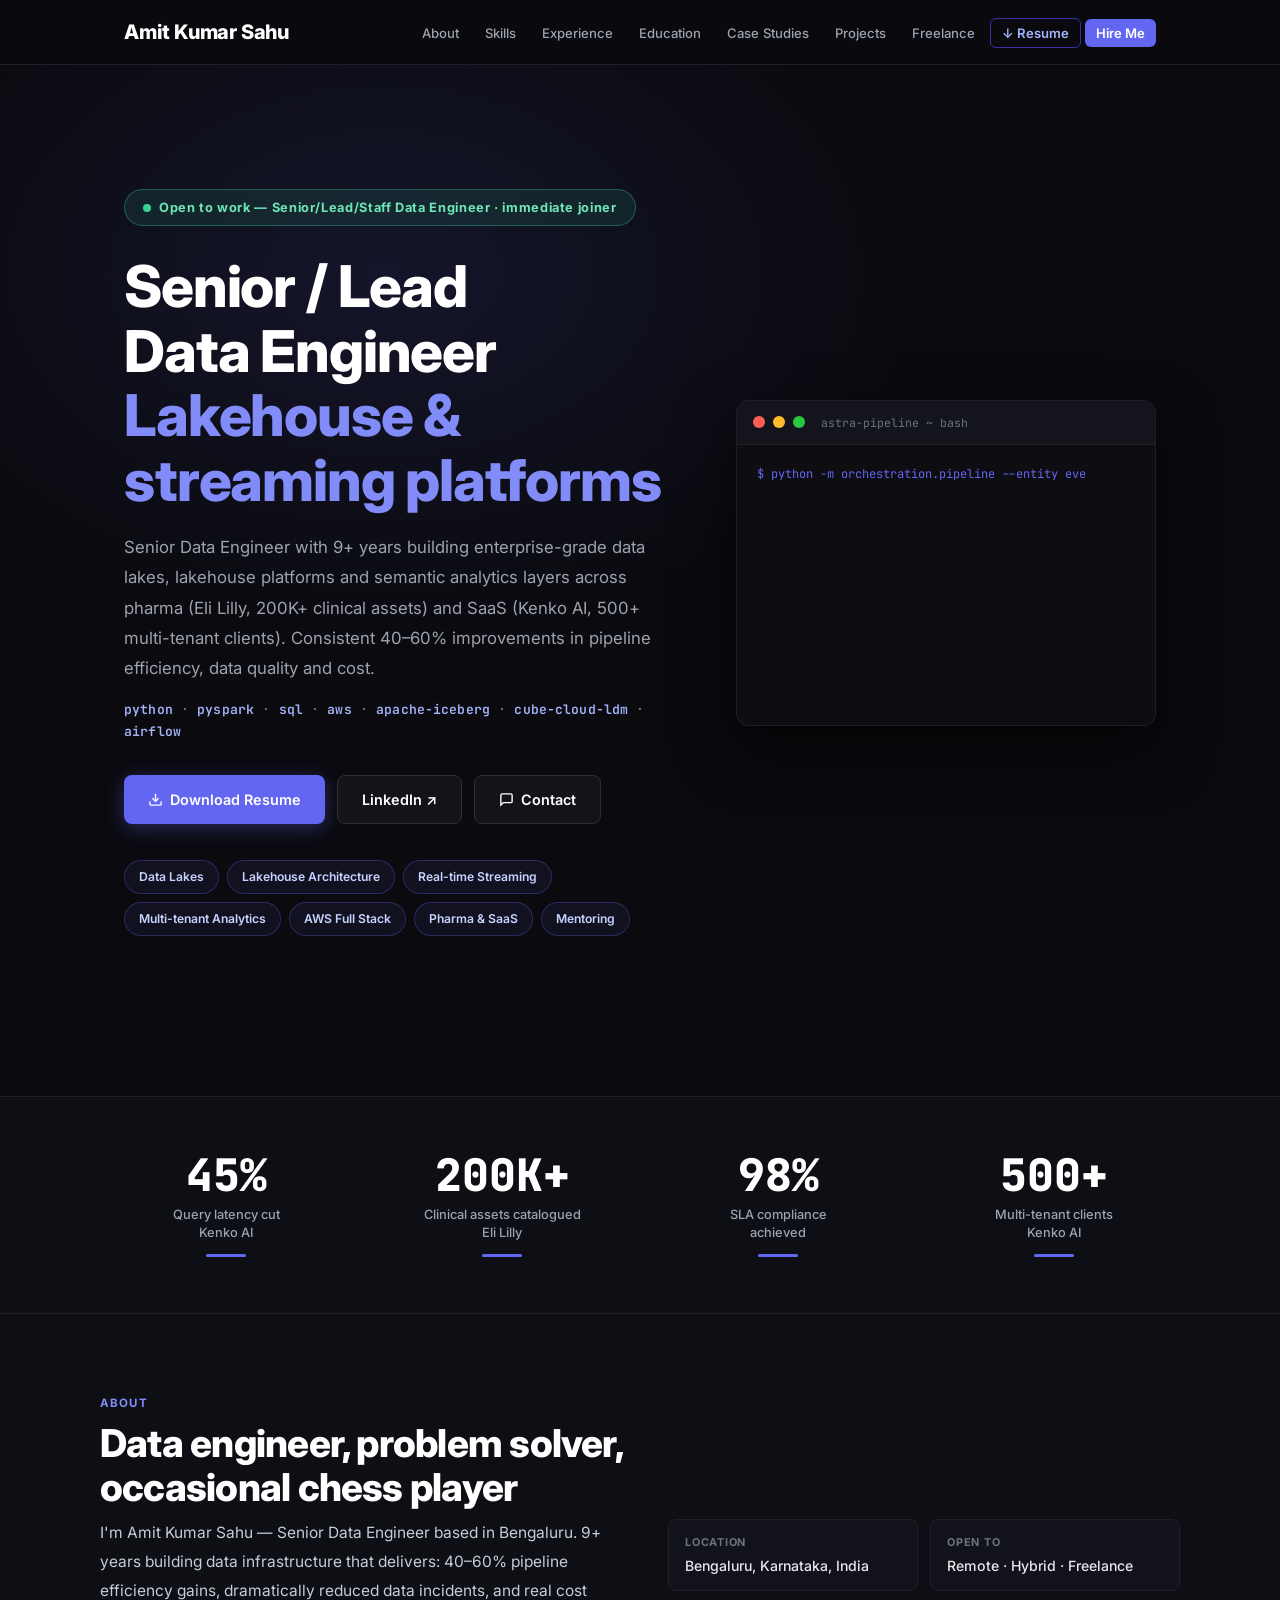
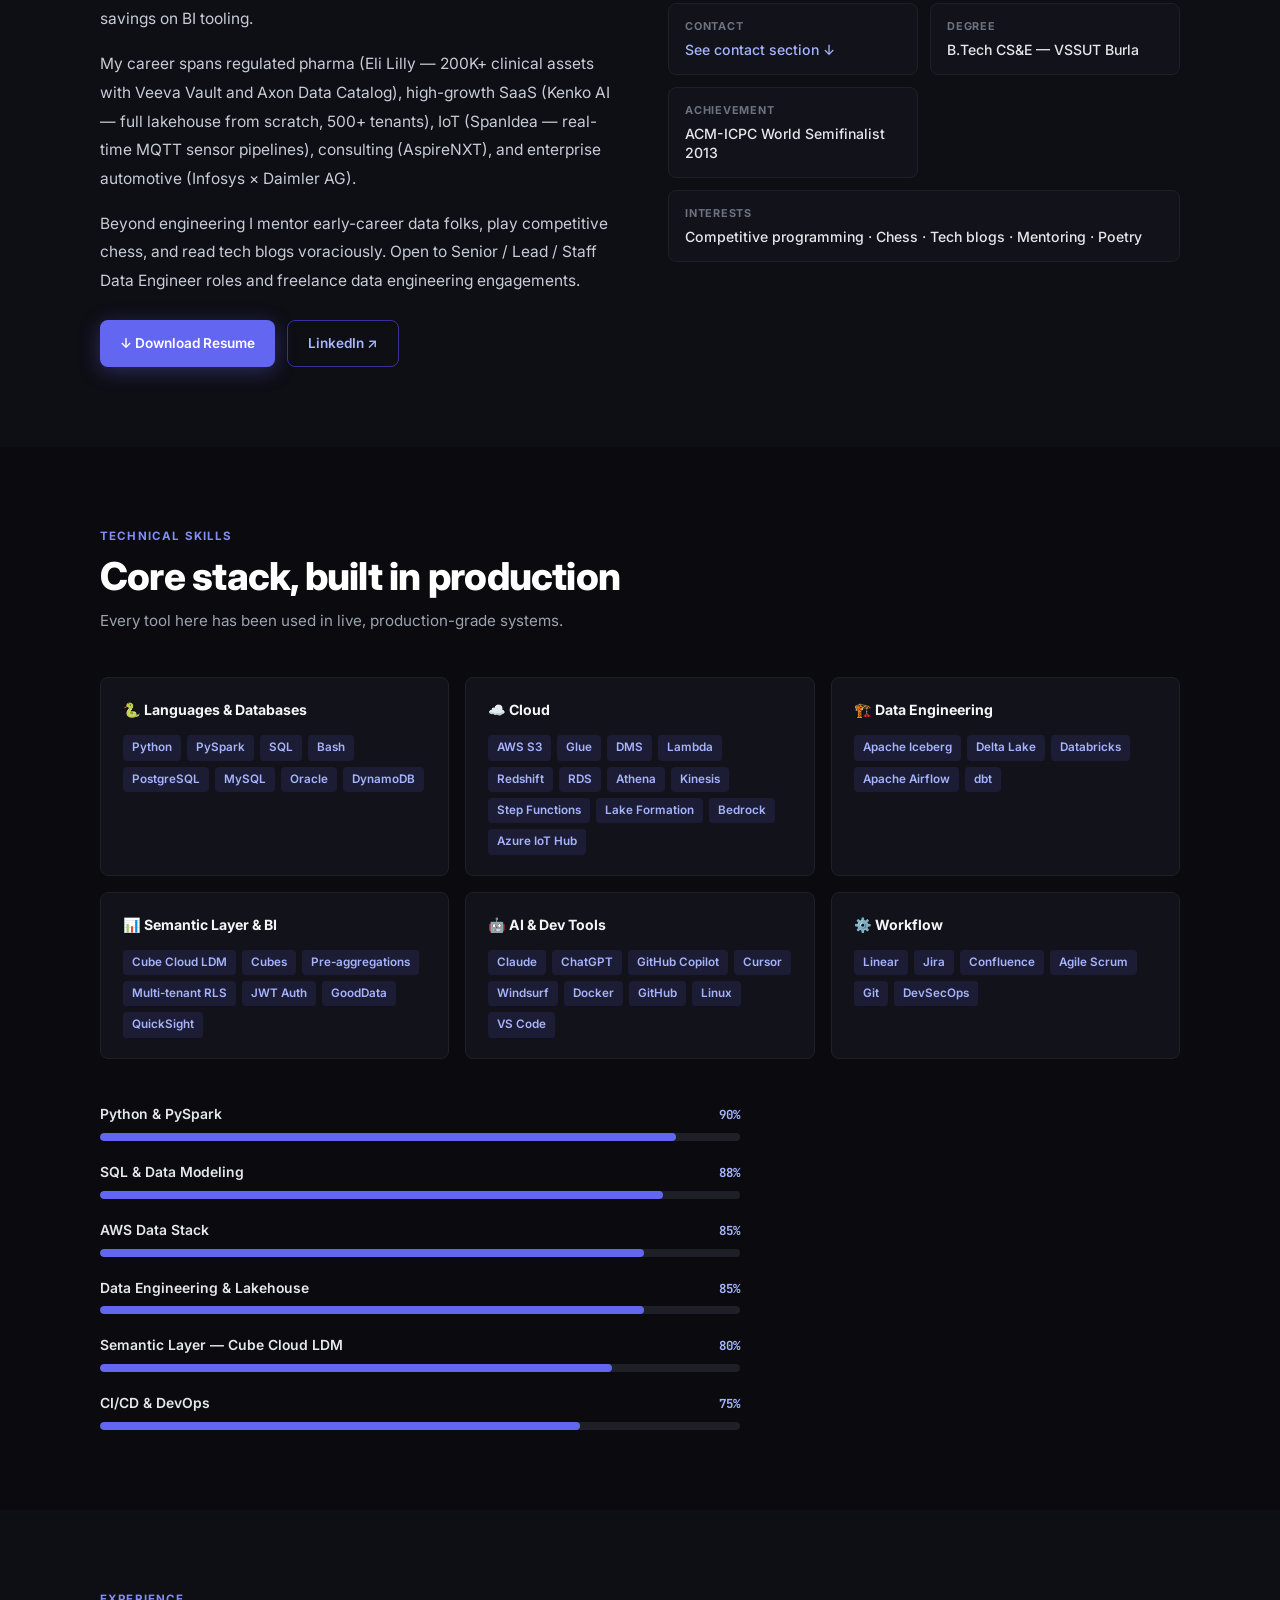
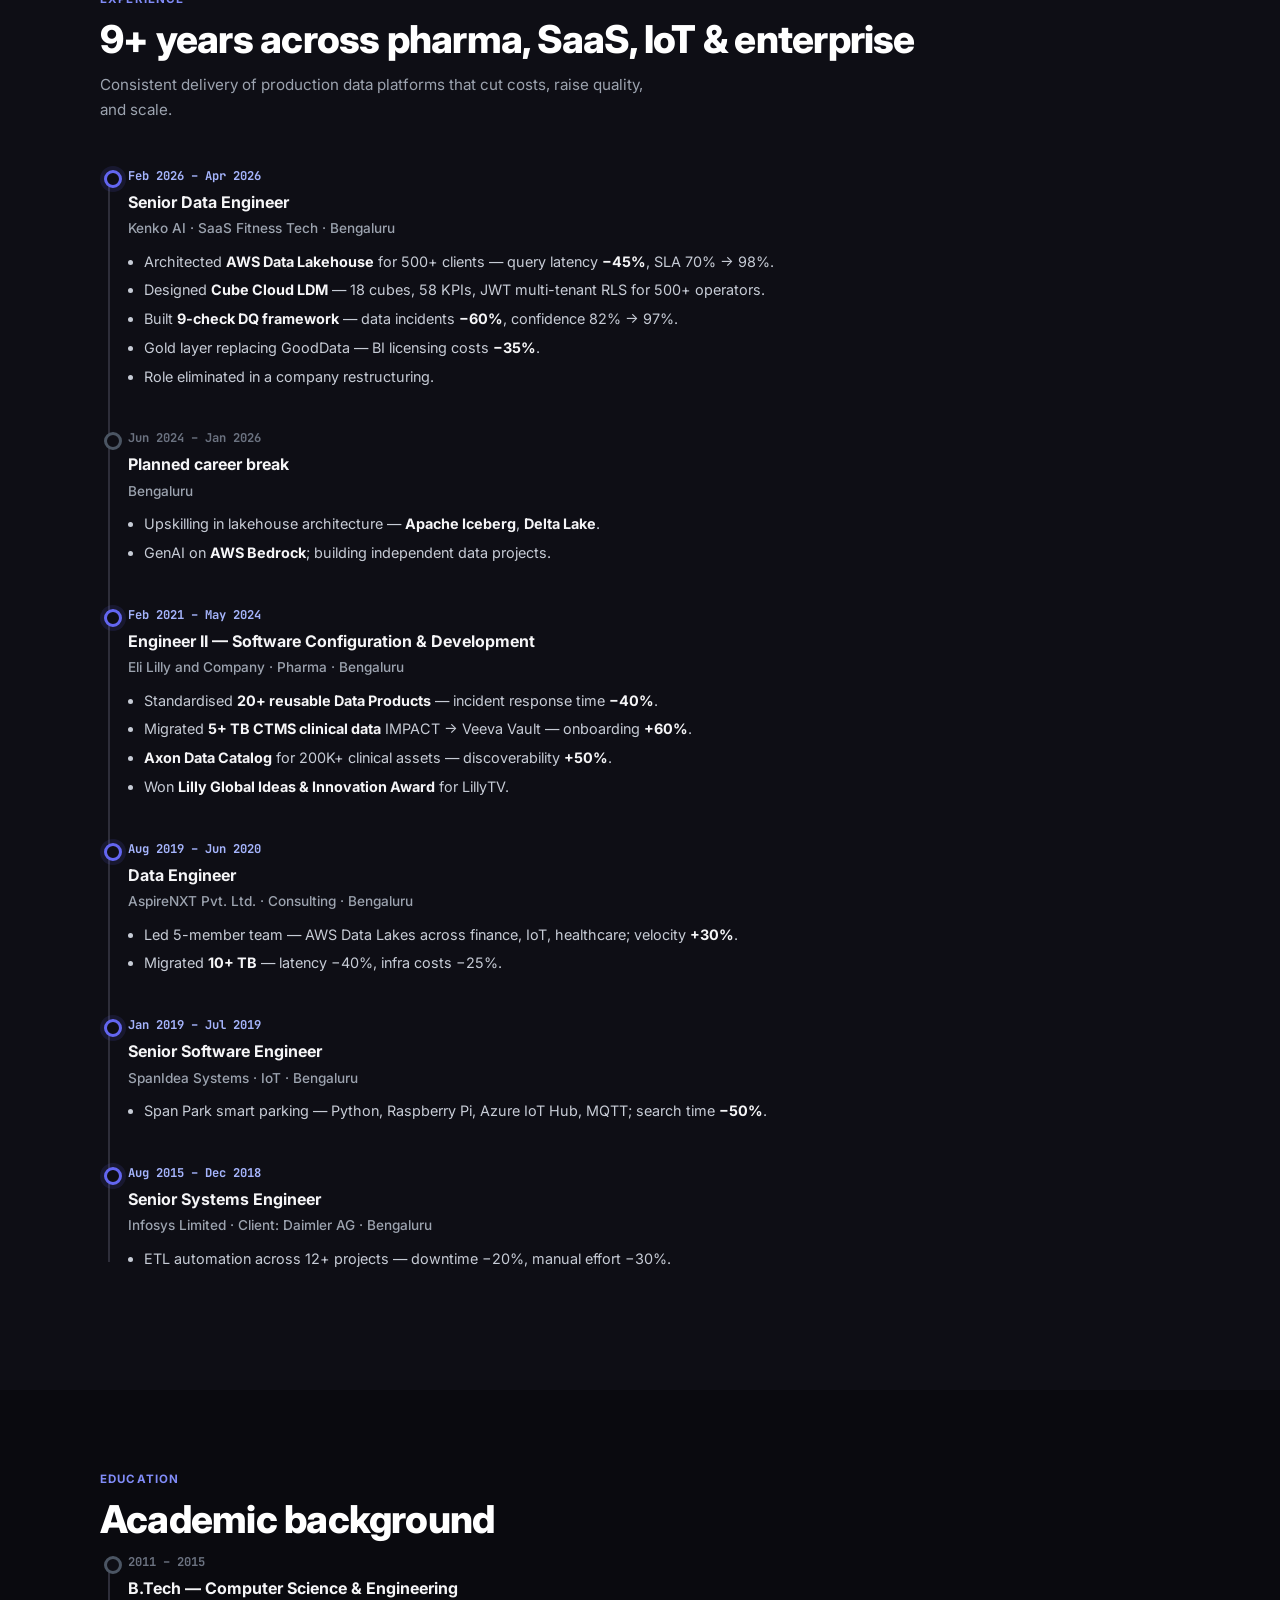
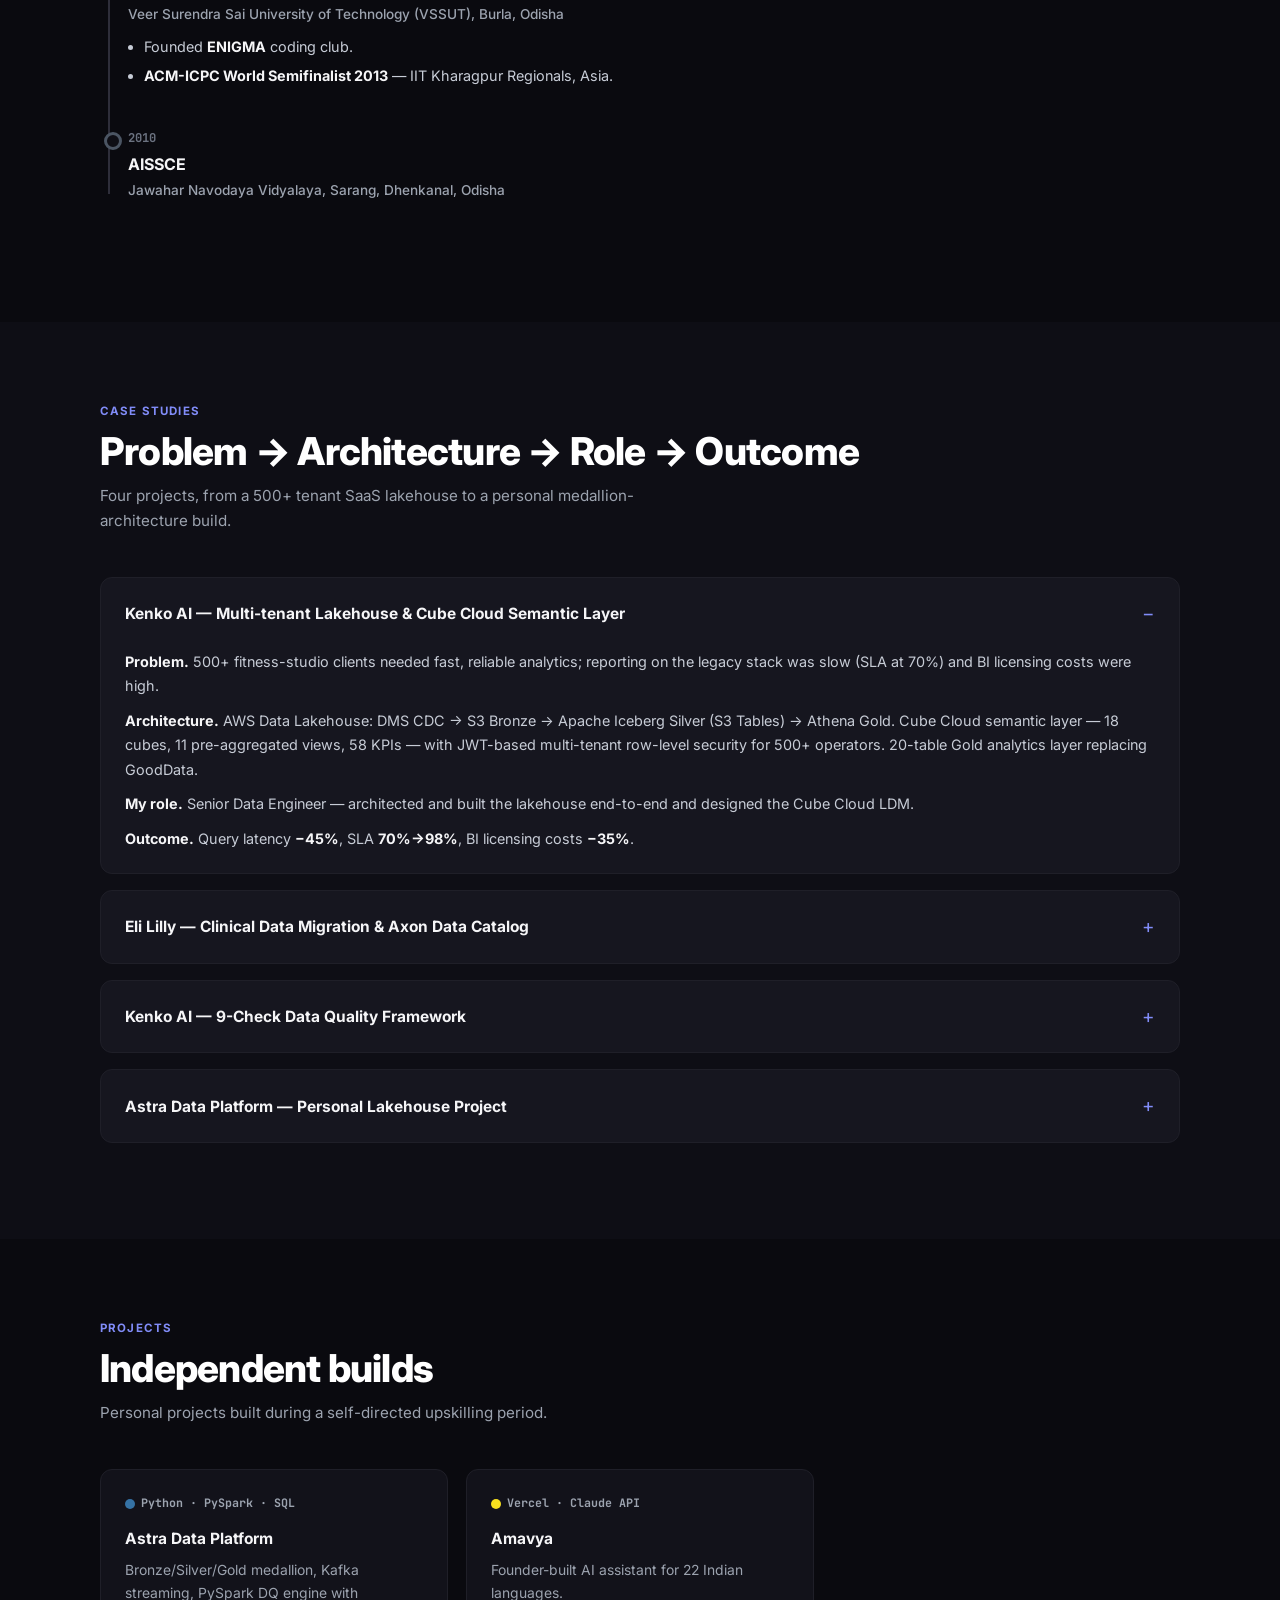
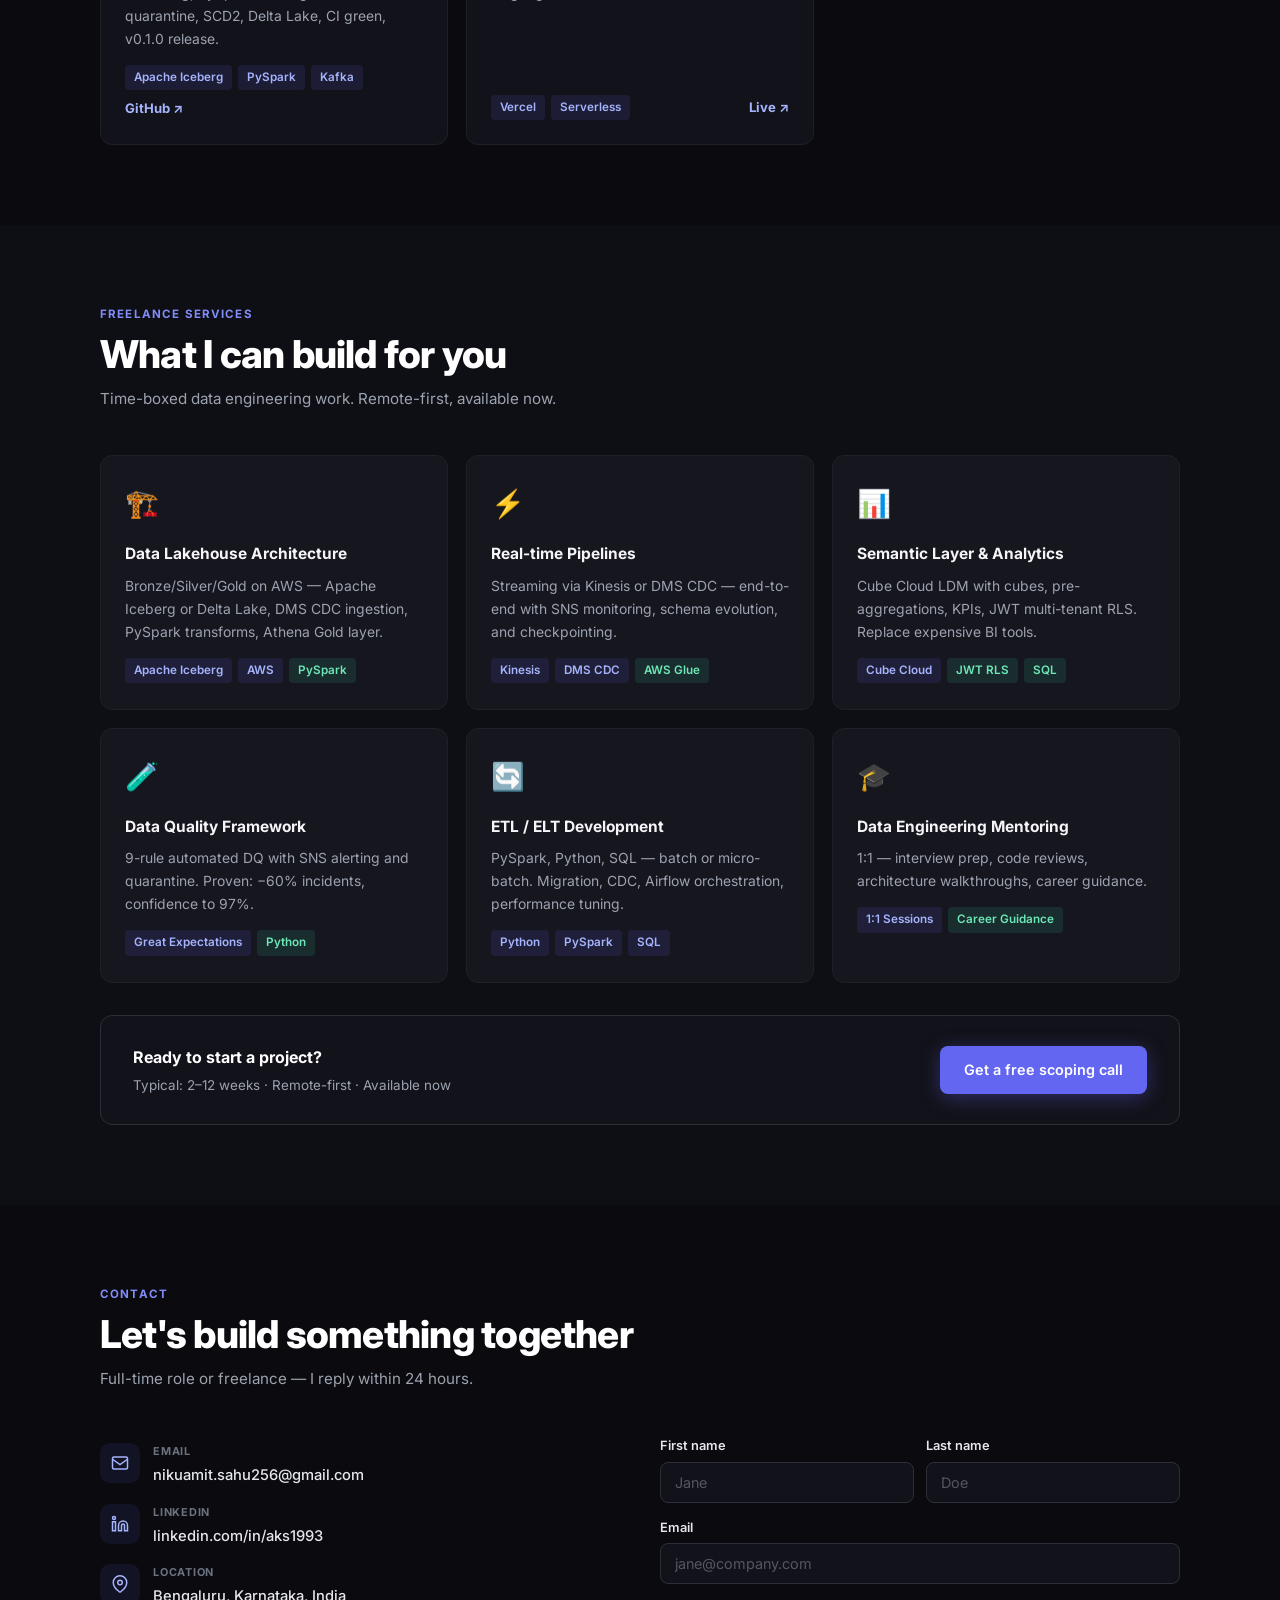
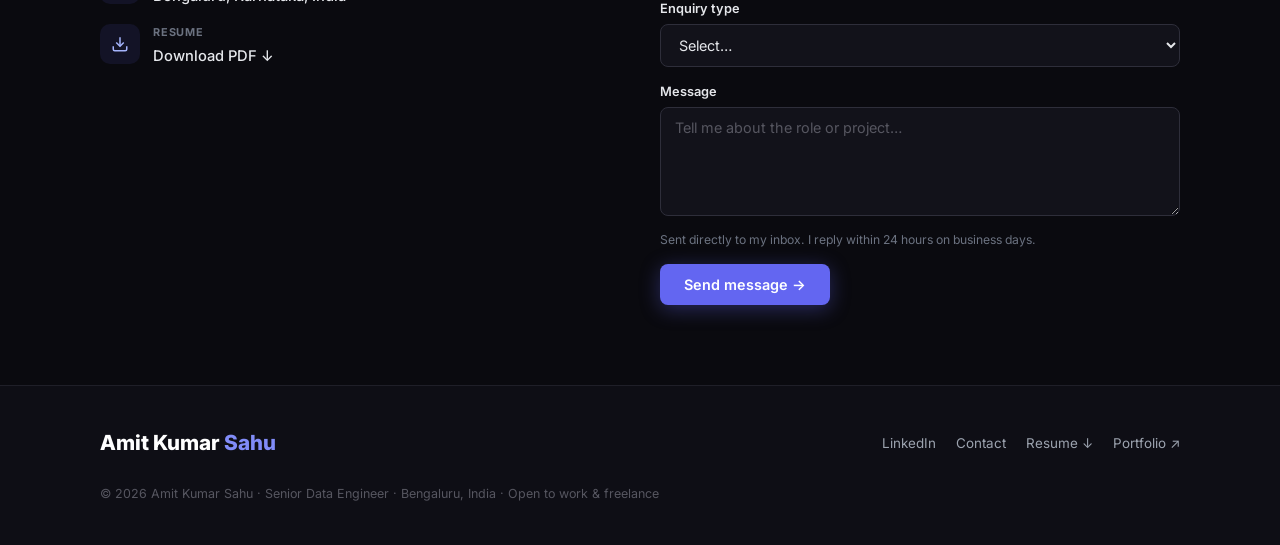
==== commit d8f5a510: "Cross-link: fill in Track C's real production URL" ====
--- a/index.html
+++ b/index.html
@@ -582,7 +582,6 @@
       <a href="https://www.linkedin.com/in/aks1993" target="_blank" rel="noopener">LinkedIn</a>
       <a href="#contact">Contact</a>
       <a href="Amit_Kumar_Sahu_Resume.pdf" download>Resume ↓</a>
-      <!-- TODO(parent): update to Track C's actual production URL once known -->
       <a href="https://nikuamit-portfolio.vercel.app" target="_blank" rel="noopener">Portfolio ↗</a>
     </div>
     <p class="foot-copy">© 2026 Amit Kumar Sahu · Senior Data Engineer · Bengaluru, India · Open to work &amp; freelance</p>
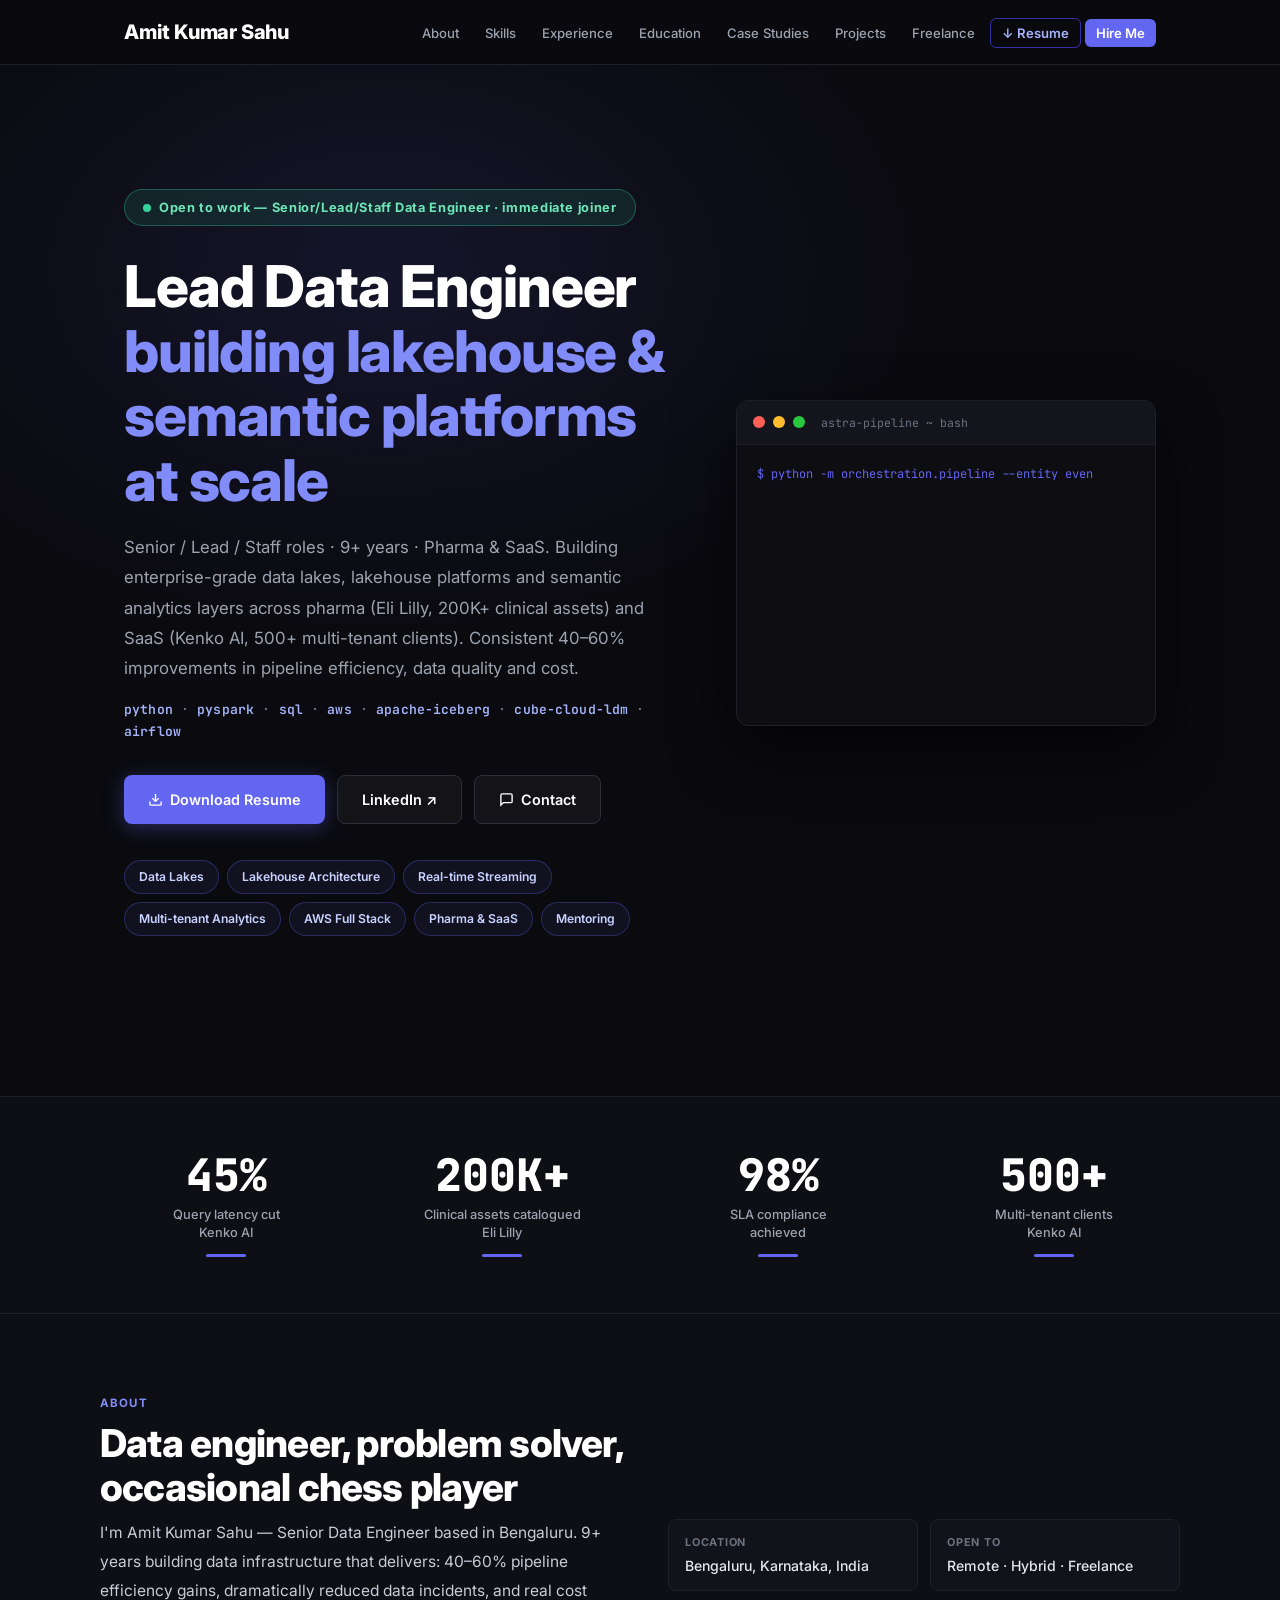
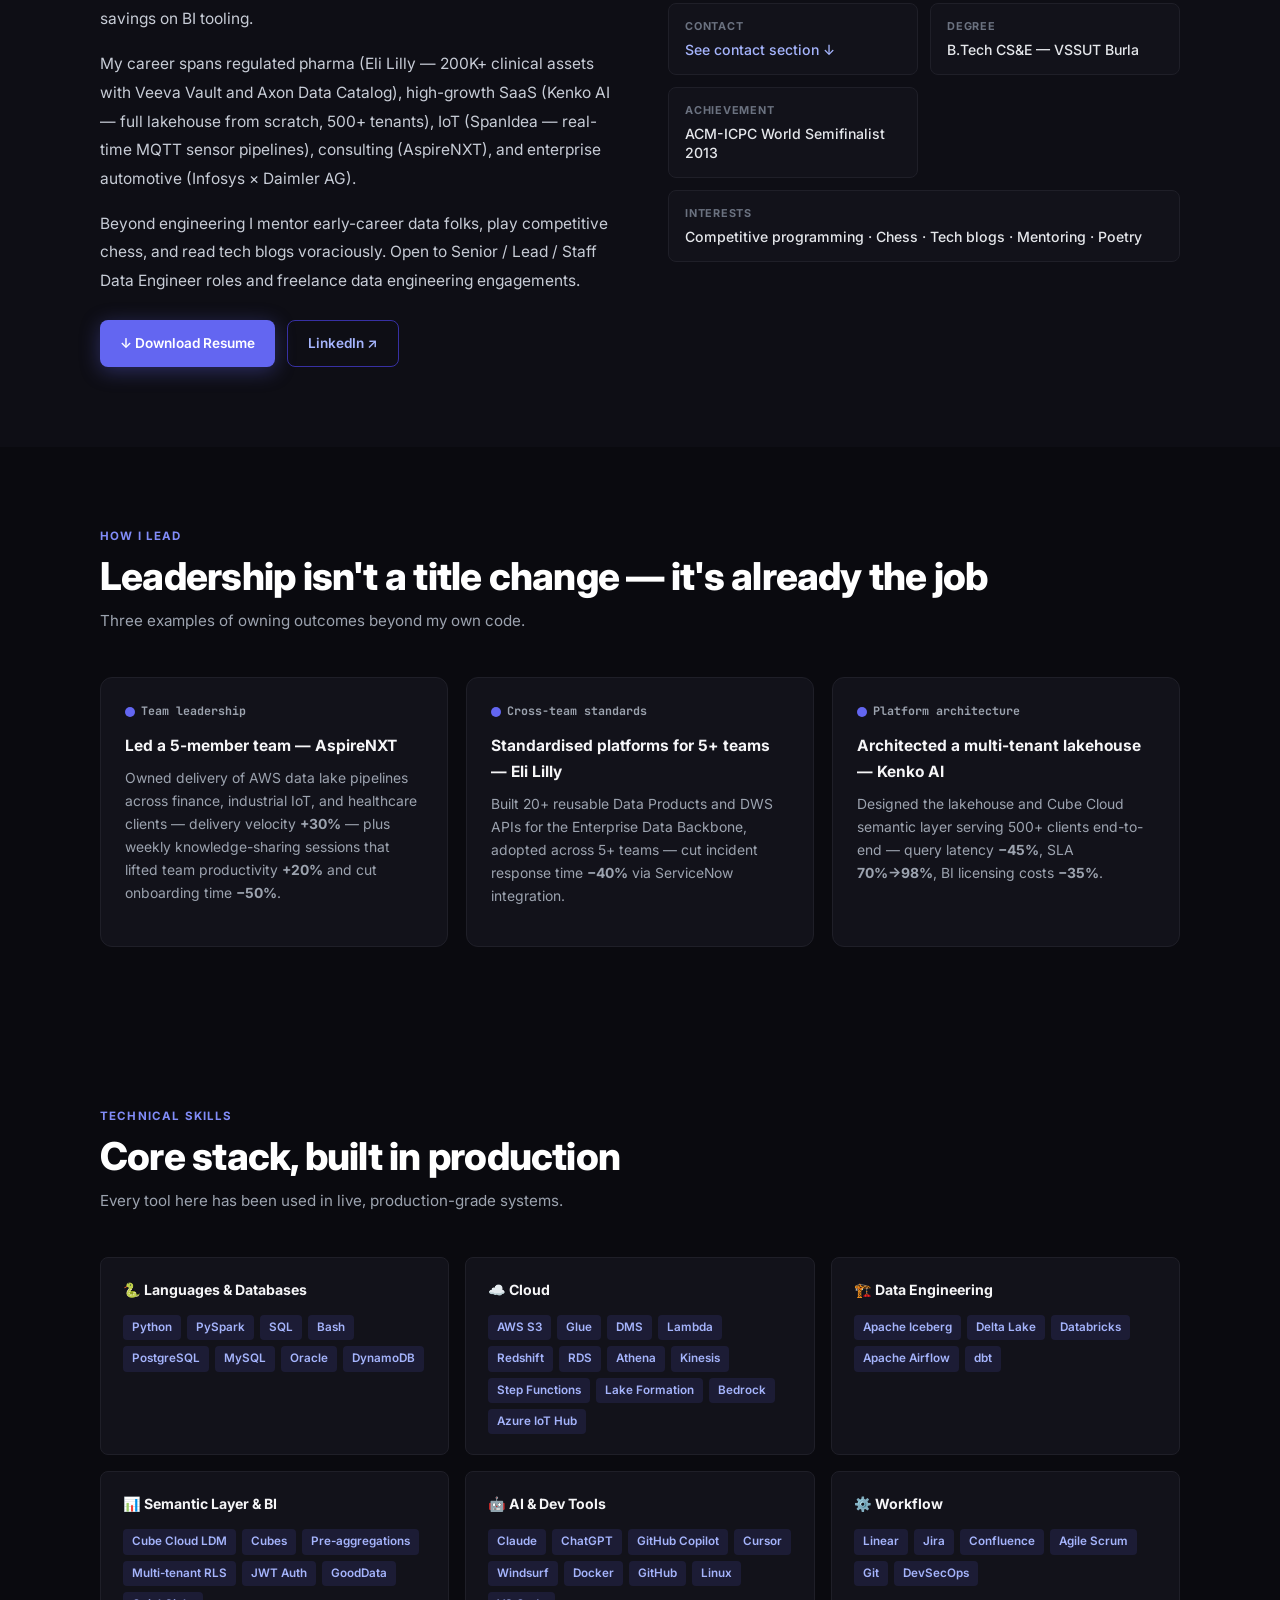
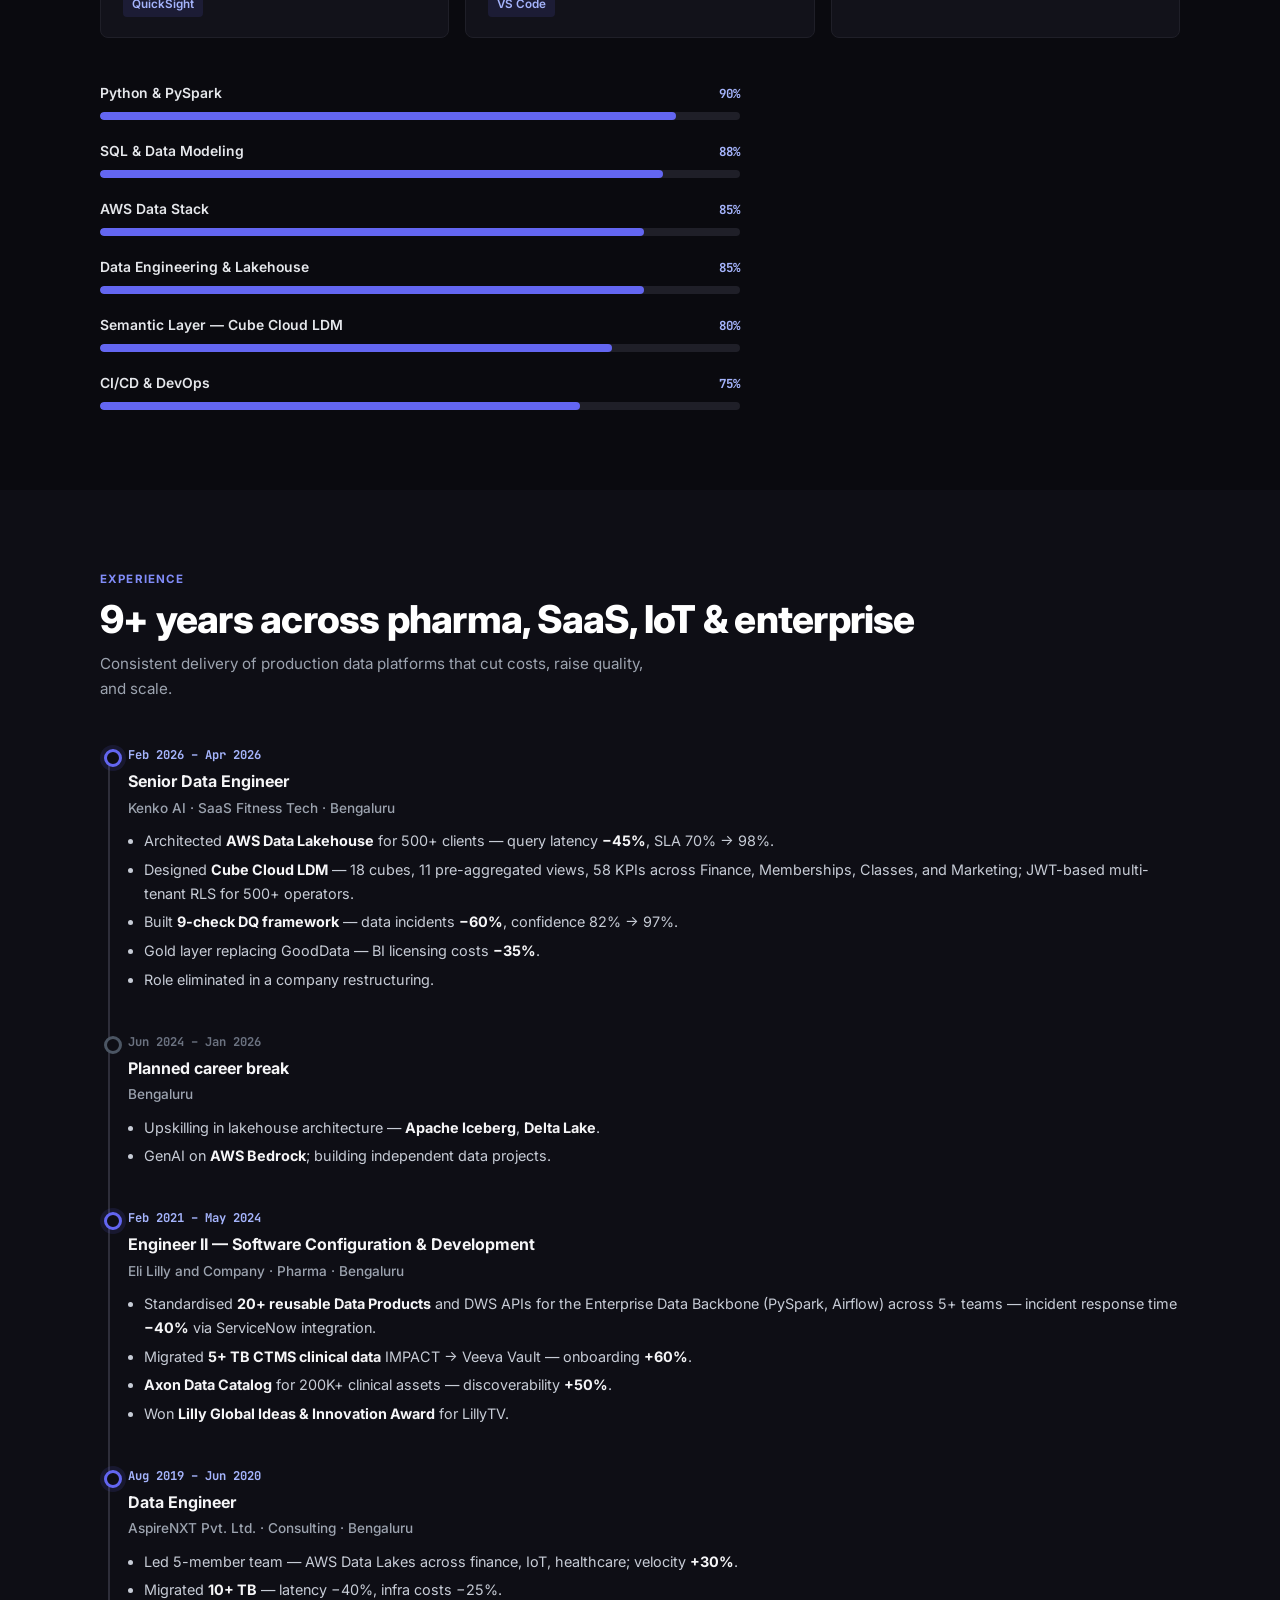
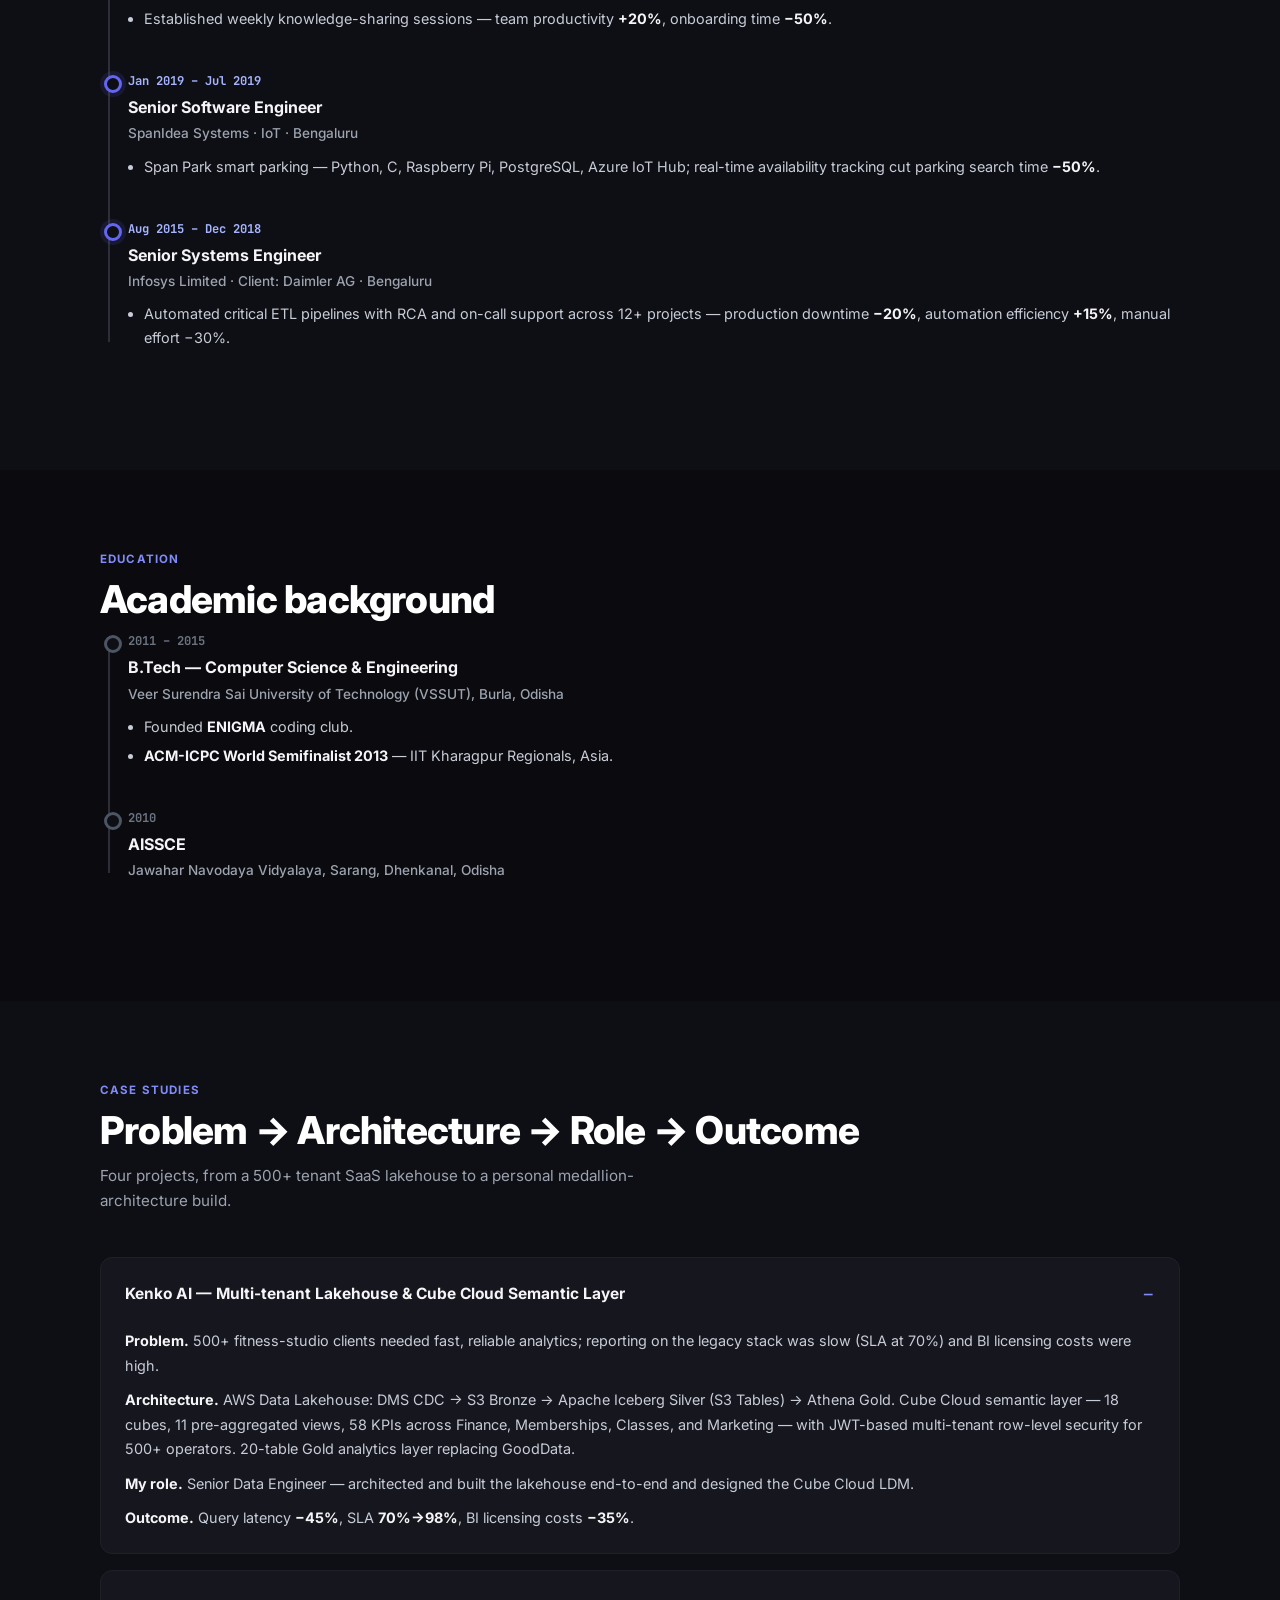
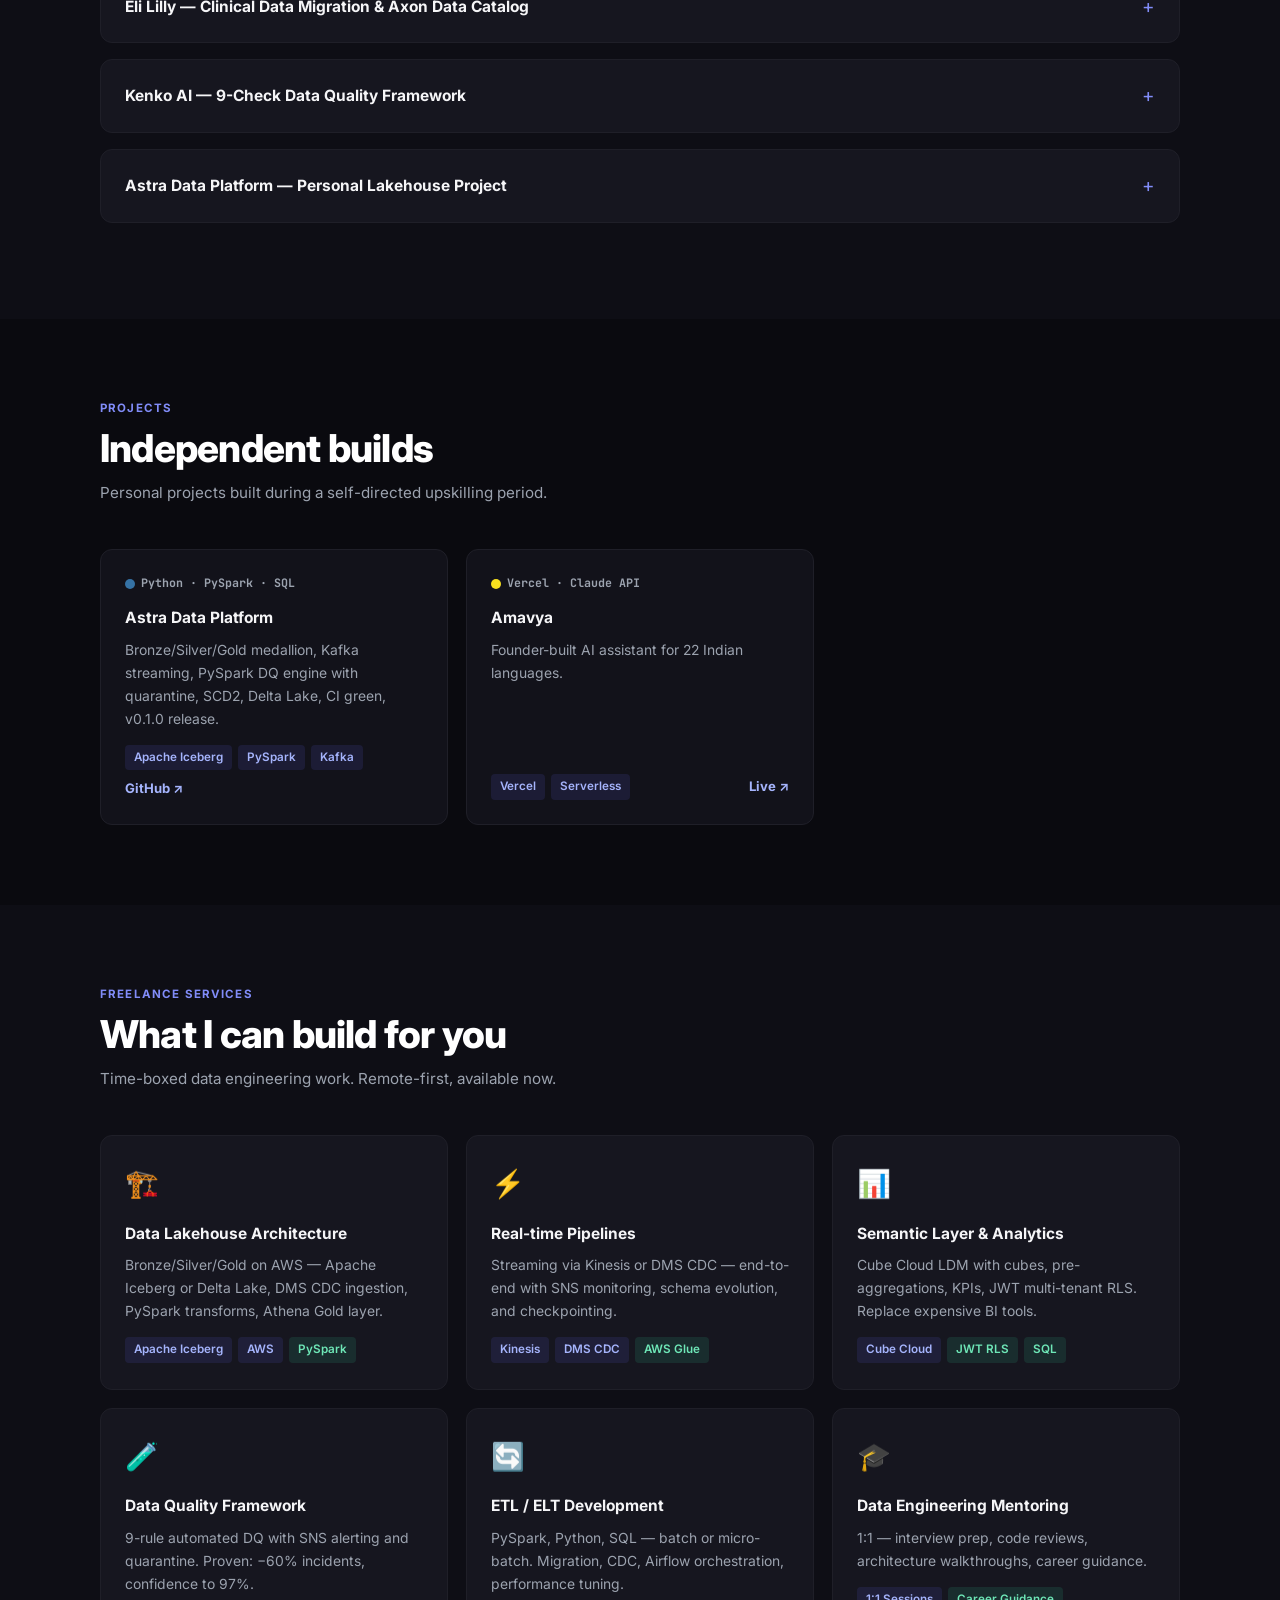
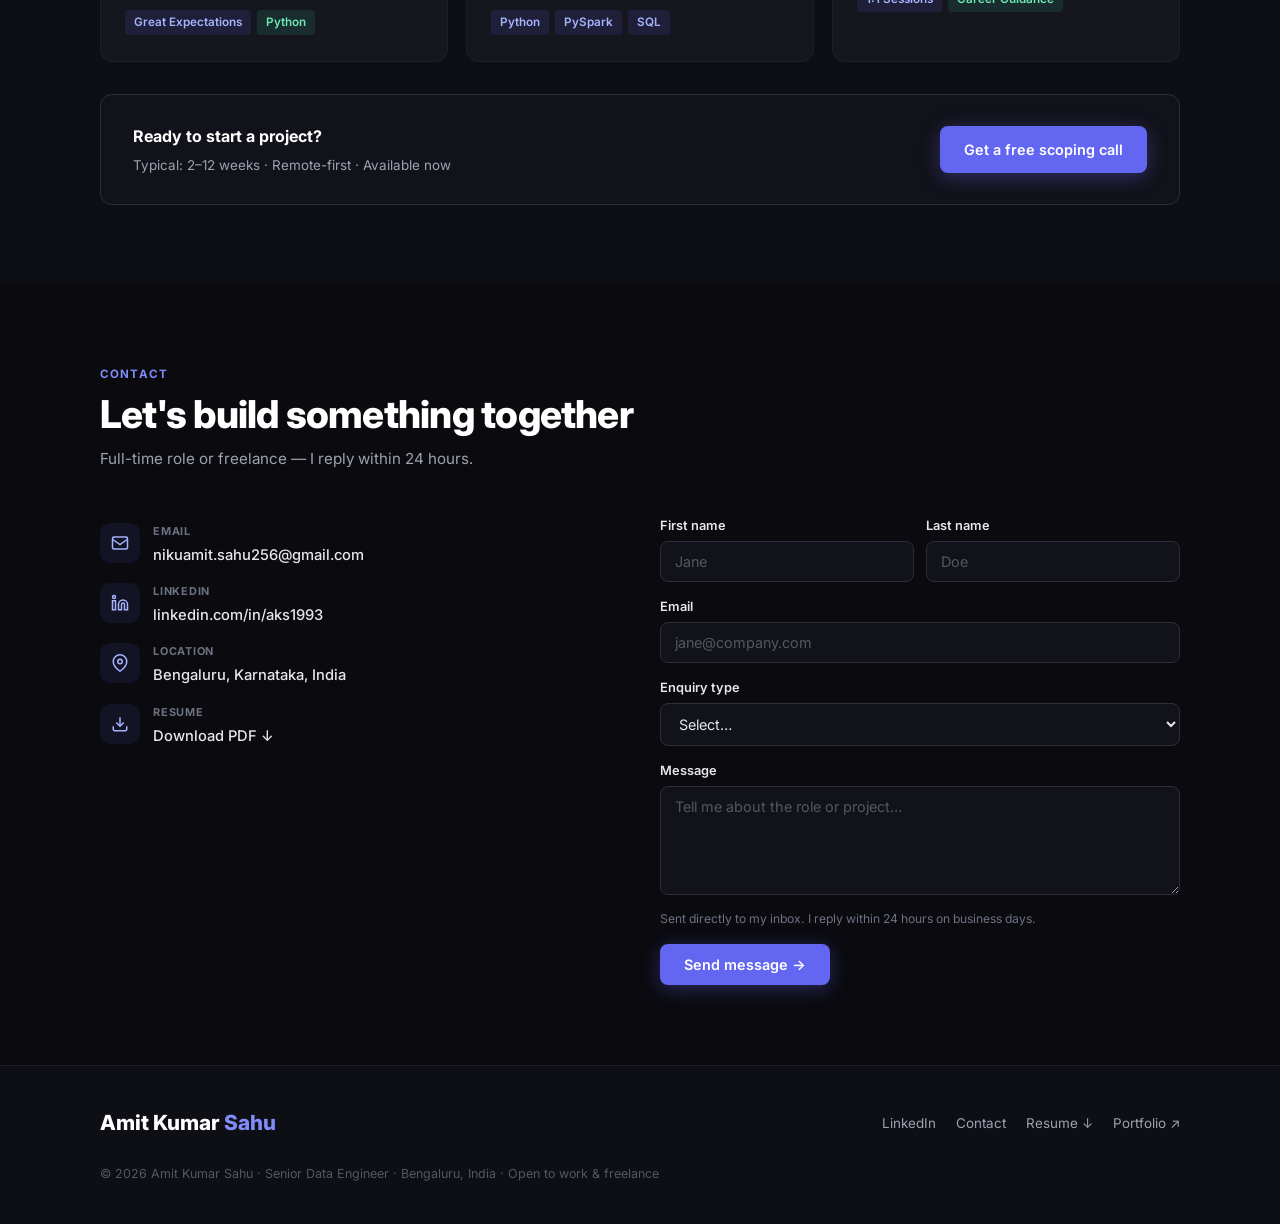
==== commit 6a5f8896: "Verified resume bullets, Lead positioning, How I Lead section" ====
--- a/index.html
+++ b/index.html
@@ -261,8 +261,8 @@
   <div class="hero-inner">
     <div>
       <div class="hero-badge"><span class="pulse"></span>Open to work — Senior/Lead/Staff Data Engineer · immediate joiner</div>
-      <h2 class="hero-h1">Senior / Lead<br>Data Engineer<br><span class="accent">Lakehouse &amp; streaming platforms</span></h2>
-      <p class="hero-lead">Senior Data Engineer with 9+ years building enterprise-grade data lakes, lakehouse platforms and semantic analytics layers across pharma (Eli Lilly, 200K+ clinical assets) and SaaS (Kenko AI, 500+ multi-tenant clients). Consistent 40–60% improvements in pipeline efficiency, data quality and cost.</p>
+      <h2 class="hero-h1">Lead Data Engineer<br><span class="accent">building lakehouse &amp; semantic platforms at scale</span></h2>
+      <p class="hero-lead">Senior / Lead / Staff roles · 9+ years · Pharma &amp; SaaS. Building enterprise-grade data lakes, lakehouse platforms and semantic analytics layers across pharma (Eli Lilly, 200K+ clinical assets) and SaaS (Kenko AI, 500+ multi-tenant clients). Consistent 40–60% improvements in pipeline efficiency, data quality and cost.</p>
       <p class="hero-stack"><b>python</b> · <b>pyspark</b> · <b>sql</b> · <b>aws</b> · <b>apache-iceberg</b> · <b>cube-cloud-ldm</b> · <b>airflow</b></p>
       <div class="hero-ctas">
         <a href="Amit_Kumar_Sahu_Resume.pdf" download class="btn btn-primary">
@@ -334,6 +334,32 @@
   </div>
 </section>
 
+<!-- HOW I LEAD -->
+<section id="leadership">
+  <div class="wrap">
+    <p class="eyebrow">How I Lead</p>
+    <h2 class="sec-title reveal">Leadership isn't a title change — it's already the job</h2>
+    <p class="sec-sub reveal">Three examples of owning outcomes beyond my own code.</p>
+    <div class="proj-grid">
+      <div class="proj-card reveal">
+        <div class="proj-lang"><span class="proj-dot" style="background:#6366f1"></span>Team leadership</div>
+        <div class="proj-name">Led a 5-member team — AspireNXT</div>
+        <div class="proj-desc">Owned delivery of AWS data lake pipelines across finance, industrial IoT, and healthcare clients — delivery velocity <b>+30%</b> — plus weekly knowledge-sharing sessions that lifted team productivity <b>+20%</b> and cut onboarding time <b>−50%</b>.</div>
+      </div>
+      <div class="proj-card reveal">
+        <div class="proj-lang"><span class="proj-dot" style="background:#6366f1"></span>Cross-team standards</div>
+        <div class="proj-name">Standardised platforms for 5+ teams — Eli Lilly</div>
+        <div class="proj-desc">Built 20+ reusable Data Products and DWS APIs for the Enterprise Data Backbone, adopted across 5+ teams — cut incident response time <b>−40%</b> via ServiceNow integration.</div>
+      </div>
+      <div class="proj-card reveal">
+        <div class="proj-lang"><span class="proj-dot" style="background:#6366f1"></span>Platform architecture</div>
+        <div class="proj-name">Architected a multi-tenant lakehouse — Kenko AI</div>
+        <div class="proj-desc">Designed the lakehouse and Cube Cloud semantic layer serving 500+ clients end-to-end — query latency <b>−45%</b>, SLA <b>70%→98%</b>, BI licensing costs <b>−35%</b>.</div>
+      </div>
+    </div>
+  </div>
+</section>
+
 <!-- SKILLS -->
 <section id="skills">
   <div class="wrap">
@@ -371,7 +397,7 @@
         <p class="tl-org">Kenko AI · SaaS Fitness Tech · Bengaluru</p>
         <ul class="tl-ul">
           <li>Architected <b>AWS Data Lakehouse</b> for 500+ clients — query latency <b>−45%</b>, SLA 70% → 98%.</li>
-          <li>Designed <b>Cube Cloud LDM</b> — 18 cubes, 58 KPIs, JWT multi-tenant RLS for 500+ operators.</li>
+          <li>Designed <b>Cube Cloud LDM</b> — 18 cubes, 11 pre-aggregated views, 58 KPIs across Finance, Memberships, Classes, and Marketing; JWT-based multi-tenant RLS for 500+ operators.</li>
           <li>Built <b>9-check DQ framework</b> — data incidents <b>−60%</b>, confidence 82% → 97%.</li>
           <li>Gold layer replacing GoodData — BI licensing costs <b>−35%</b>.</li>
           <li>Role eliminated in a company restructuring.</li>
@@ -389,7 +415,7 @@
         <p class="tl-period">Feb 2021 – May 2024</p><p class="tl-role">Engineer II — Software Configuration &amp; Development</p>
         <p class="tl-org">Eli Lilly and Company · Pharma · Bengaluru</p>
         <ul class="tl-ul">
-          <li>Standardised <b>20+ reusable Data Products</b> — incident response time <b>−40%</b>.</li>
+          <li>Standardised <b>20+ reusable Data Products</b> and DWS APIs for the Enterprise Data Backbone (PySpark, Airflow) across 5+ teams — incident response time <b>−40%</b> via ServiceNow integration.</li>
           <li>Migrated <b>5+ TB CTMS clinical data</b> IMPACT → Veeva Vault — onboarding <b>+60%</b>.</li>
           <li><b>Axon Data Catalog</b> for 200K+ clinical assets — discoverability <b>+50%</b>.</li>
           <li>Won <b>Lilly Global Ideas &amp; Innovation Award</b> for LillyTV.</li>
@@ -401,17 +427,18 @@
         <ul class="tl-ul">
           <li>Led 5-member team — AWS Data Lakes across finance, IoT, healthcare; velocity <b>+30%</b>.</li>
           <li>Migrated <b>10+ TB</b> — latency −40%, infra costs −25%.</li>
+          <li>Established weekly knowledge-sharing sessions — team productivity <b>+20%</b>, onboarding time <b>−50%</b>.</li>
         </ul>
       </div></div>
       <div class="tl reveal"><div class="tl-dot"></div><div class="tl-body">
         <p class="tl-period">Jan 2019 – Jul 2019</p><p class="tl-role">Senior Software Engineer</p>
         <p class="tl-org">SpanIdea Systems · IoT · Bengaluru</p>
-        <ul class="tl-ul"><li>Span Park smart parking — Python, Raspberry Pi, Azure IoT Hub, MQTT; search time <b>−50%</b>.</li></ul>
+        <ul class="tl-ul"><li>Span Park smart parking — Python, C, Raspberry Pi, PostgreSQL, Azure IoT Hub; real-time availability tracking cut parking search time <b>−50%</b>.</li></ul>
       </div></div>
       <div class="tl reveal"><div class="tl-dot"></div><div class="tl-body">
         <p class="tl-period">Aug 2015 – Dec 2018</p><p class="tl-role">Senior Systems Engineer</p>
         <p class="tl-org">Infosys Limited · Client: Daimler AG · Bengaluru</p>
-        <ul class="tl-ul"><li>ETL automation across 12+ projects — downtime −20%, manual effort −30%.</li></ul>
+        <ul class="tl-ul"><li>Automated critical ETL pipelines with RCA and on-call support across 12+ projects — production downtime <b>−20%</b>, automation efficiency <b>+15%</b>, manual effort −30%.</li></ul>
       </div></div>
     </div>
   </div>
@@ -450,7 +477,7 @@
       <summary class="cs-summary"><span class="cs-title">Kenko AI — Multi-tenant Lakehouse &amp; Cube Cloud Semantic Layer</span></summary>
       <div class="cs-body">
         <p><b>Problem.</b> 500+ fitness-studio clients needed fast, reliable analytics; reporting on the legacy stack was slow (SLA at 70%) and BI licensing costs were high.</p>
-        <p><b>Architecture.</b> AWS Data Lakehouse: DMS CDC → S3 Bronze → Apache Iceberg Silver (S3 Tables) → Athena Gold. Cube Cloud semantic layer — 18 cubes, 11 pre-aggregated views, 58 KPIs — with JWT-based multi-tenant row-level security for 500+ operators. 20-table Gold analytics layer replacing GoodData.</p>
+        <p><b>Architecture.</b> AWS Data Lakehouse: DMS CDC → S3 Bronze → Apache Iceberg Silver (S3 Tables) → Athena Gold. Cube Cloud semantic layer — 18 cubes, 11 pre-aggregated views, 58 KPIs across Finance, Memberships, Classes, and Marketing — with JWT-based multi-tenant row-level security for 500+ operators. 20-table Gold analytics layer replacing GoodData.</p>
         <p><b>My role.</b> Senior Data Engineer — architected and built the lakehouse end-to-end and designed the Cube Cloud LDM.</p>
         <p><b>Outcome.</b> Query latency <b>−45%</b>, SLA <b>70%→98%</b>, BI licensing costs <b>−35%</b>.</p>
       </div>
